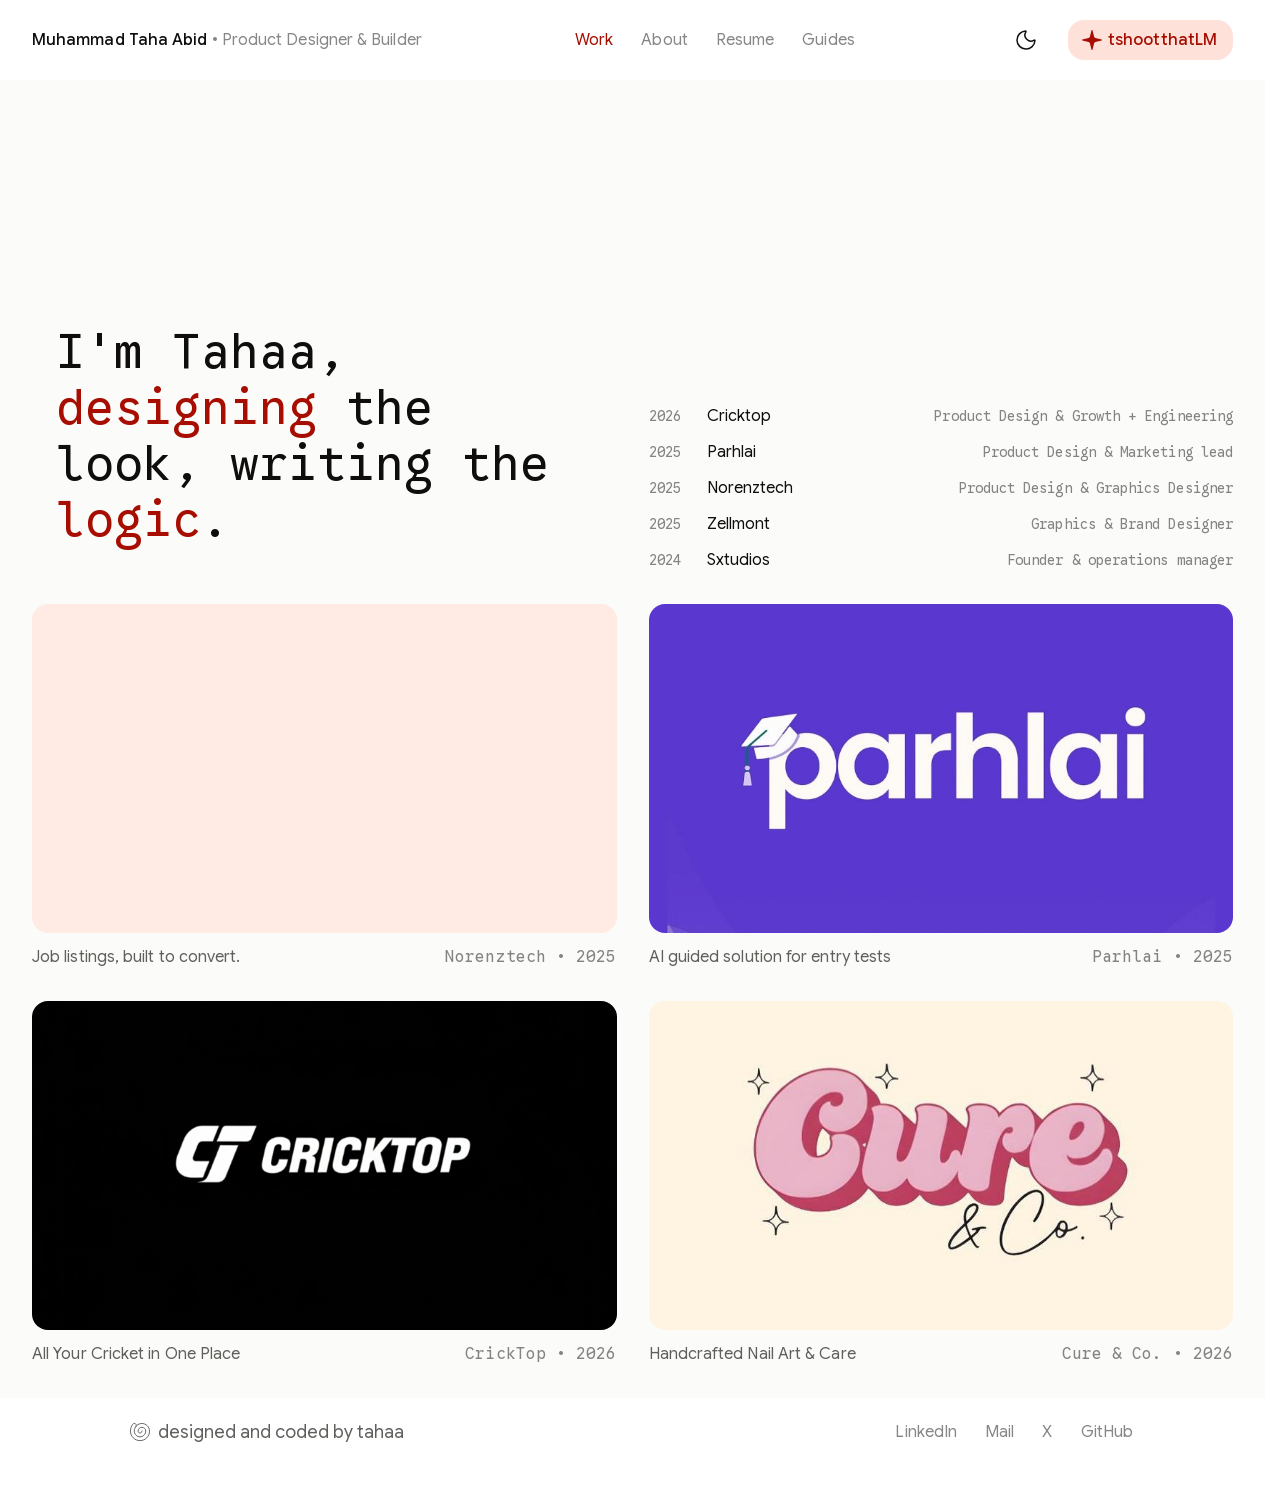
==== index.html @ 41723261 "initial commit: portfolio with vercel.json fix" ====
<!DOCTYPE html>
<html lang="en" data-theme="tahaa" class="h-full antialiased">

<head>
  <meta charset="utf-8" />
  <meta name="viewport" content="width=device-width, initial-scale=1" />
  <title>Muhammad Taha Abid · Product Designer &amp; Builder</title>
  <meta name="description"
    content="Portfolio of Muhammad Taha Abid, a product designer and builder crafting digital products, brands, and startups." />
  <meta name="robots" content="index, follow" />
  <link rel="canonical" href="https://tahaa.com" />

  <!-- OpenGraph -->
  <meta property="og:title" content="Muhammad Taha Abid · Product Designer &amp; Builder" />
  <meta property="og:description"
    content="Portfolio of Muhammad Taha Abid, a product designer and builder crafting digital products, brands, and startups." />
  <meta property="og:url" content="https://tahaa.com" />
  <meta property="og:site_name" content="Muhammad Taha Abid" />
  <meta property="og:locale" content="en_US" />
  <meta property="og:type" content="website" />
  <meta name="twitter:card" content="summary_large_image" />
  <meta name="twitter:title" content="Muhammad Taha Abid · Product Designer &amp; Builder" />
  <meta name="twitter:description"
    content="Portfolio of Muhammad Taha Abid, a product designer and builder crafting digital products, brands, and startups." />

  <!-- Icons -->
  <link rel="icon" href="icon.svg" sizes="any" type="image/svg+xml" />
  <link rel="apple-touch-icon" href="apple-icon.png" sizes="180x180" type="image/png" />

  <!-- Fonts & Styles -->
  <link rel="preload" href="media/9bf986576a67e941.p.3s_4z4byg0vu0.woff2" as="font" crossorigin="" type="font/woff2" />
  <link rel="preload" href="media/6babc54cc0db7717.p.21sbfhjunker-.woff2" as="font" crossorigin="" type="font/woff2" />

  <link rel="stylesheet" href="styles/fonts.css" />
  <link rel="stylesheet" href="styles/main.css" />
  <link rel="stylesheet" href="styles/interactions.css" />

  <script>
    try {
      if (localStorage.getItem("tahaa_portfolio_mode") === "dark" || sessionStorage.getItem("mode") === "dark") {
        document.documentElement.dataset.mode = "dark";
      }
    } catch (e) { }
  </script>
</head>

<body class="min-h-full">
  <div class="flex min-h-full flex-col">
    <!-- Header -->
    <header class="px-5 md:px-8">
      <div class="mx-auto flex h-20 w-full max-w-[1376px] items-center justify-between">
        <a class="flex items-center gap-2" aria-label="Home" href="index.html">
          <span class="text-body-md">
            <span class="text-content-primary font-medium">Muhammad Taha Abid</span>
            <span class="hidden text-content-tertiary desktop:inline"> • Product Designer &amp; Builder</span>
          </span>
        </a>

        <!-- Desktop Nav -->
        <nav aria-label="Main" class="hidden items-center gap-5 md:flex">
          <a class="inline-flex shrink-0 cursor-pointer items-center justify-center whitespace-nowrap transition-colors duration-(--s-motion-duration-fast) ease-standard disabled:cursor-not-allowed motion-reduce:transition-none text-(--s-color-content-brand) hover:text-(--s-color-content-brand-hover) active:text-(--s-color-border-brand-active) disabled:text-(--s-color-border-brand-disabled) text-body-md rounded-8 p-0"
            aria-current="page" href="index.html">
            <span class="px-1">Work</span>
          </a>

          <a class="inline-flex shrink-0 cursor-pointer items-center justify-center whitespace-nowrap transition-colors duration-(--s-motion-duration-fast) ease-standard disabled:cursor-not-allowed motion-reduce:transition-none text-(--s-color-content-tertiary) hover:text-(--s-color-content-secondary) active:text-(--s-color-content-primary) disabled:text-(--s-color-content-tertiary-disabled) text-body-md rounded-8 p-0"
            href="about.html">
            <span class="px-1">About</span>
          </a>
          <a class="inline-flex shrink-0 cursor-pointer items-center justify-center whitespace-nowrap transition-colors duration-(--s-motion-duration-fast) ease-standard disabled:cursor-not-allowed motion-reduce:transition-none text-(--s-color-content-tertiary) hover:text-(--s-color-content-secondary) active:text-(--s-color-content-primary) disabled:text-(--s-color-content-tertiary-disabled) text-body-md rounded-8 p-0"
            target="_blank" rel="noopener" href="https://taha-resume.vercel.app/">
            <span class="px-1">Resume</span>
          </a>
          <a class="inline-flex shrink-0 cursor-pointer items-center justify-center whitespace-nowrap transition-colors duration-(--s-motion-duration-fast) ease-standard disabled:cursor-not-allowed motion-reduce:transition-none text-(--s-color-content-tertiary) hover:text-(--s-color-content-secondary) active:text-(--s-color-content-primary) disabled:text-(--s-color-content-tertiary-disabled) text-body-md rounded-8 p-0"
            href="guides.html">
            <span class="px-1">Guides</span>
          </a>
        </nav>

        <!-- Header Actions -->
        <div class="relative z-50 flex items-center gap-3 md:gap-6">
          <button type="button"
            class="theme-toggle-btn inline-flex shrink-0 cursor-pointer items-center justify-center whitespace-nowrap transition-colors duration-(--s-motion-duration-fast) ease-standard disabled:cursor-not-allowed motion-reduce:transition-none text-(--s-color-content-primary) hover:bg-(--s-color-fill-primary-variant-hover) active:bg-(--s-color-fill-primary-variant-active) disabled:text-(--s-color-content-primary-disabled) disabled:bg-transparent text-body-sm rounded-7 size-9"
            aria-label="Switch to dark mode">
            <span aria-hidden="true" data-slot="icon" class="inline-block shrink-0 bg-current size-6"
              style="mask-image:url(icons/moon.svg);-webkit-mask-image:url(icons/moon.svg);mask-size:contain;-webkit-mask-size:contain;mask-repeat:no-repeat;-webkit-mask-repeat:no-repeat;mask-position:center;-webkit-mask-position:center"></span>
          </button>

          <button id="tahaalm-trigger-btn" type="button"
            class="inline-flex shrink-0 cursor-pointer items-center justify-center whitespace-nowrap transition-colors duration-(--s-motion-duration-fast) ease-standard disabled:cursor-not-allowed motion-reduce:transition-none bg-(--s-color-fill-brand-secondary) text-(--s-color-content-brand) hover:bg-(--s-color-fill-brand-secondary-hover) active:bg-(--s-color-fill-brand-secondary-active) text-body-md rounded-8 px-3 py-2">
            <span aria-hidden="true" data-slot="icon" class="inline-block shrink-0 bg-current size-6"
              style="mask-image:url(icons/sparkle.svg);-webkit-mask-image:url(icons/sparkle.svg);mask-size:contain;-webkit-mask-size:contain;mask-repeat:no-repeat;-webkit-mask-repeat:no-repeat;mask-position:center;-webkit-mask-position:center"></span>
            <span class="px-1 font-medium">tshootthatLM</span>
          </button>

          <button id="menu-toggle-btn" type="button"
            class="inline-flex shrink-0 cursor-pointer items-center justify-center whitespace-nowrap transition-colors duration-(--s-motion-duration-fast) ease-standard disabled:cursor-not-allowed motion-reduce:transition-none text-(--s-color-content-primary) hover:bg-(--s-color-fill-primary-variant-hover) active:bg-(--s-color-fill-primary-variant-active) text-body-sm rounded-7 size-9 md:hidden"
            aria-label="Open menu" aria-expanded="false">
            <span aria-hidden="true" data-slot="icon" class="inline-block shrink-0 bg-current size-6"
              style="mask-image:url(icons/panel-open.svg);-webkit-mask-image:url(icons/panel-open.svg);mask-size:contain;-webkit-mask-size:contain;mask-repeat:no-repeat;-webkit-mask-repeat:no-repeat;mask-position:center;-webkit-mask-position:center"></span>
          </button>
        </div>
      </div>

      <!-- Mobile Menu Backdrop -->
      <div id="menu-backdrop" aria-hidden="true"
        class="fixed inset-0 z-30 bg-content-primary/30 transition-opacity duration-(--s-motion-duration-slow) ease-standard motion-reduce:transition-none pointer-events-none opacity-0">
      </div>

      <!-- Mobile Menu Drawer -->
      <div id="menu-drawer" role="dialog" aria-modal="true" aria-label="Menu" inert=""
        class="fixed inset-y-0 right-0 z-40 flex w-[360px] max-w-[calc(100%-15px)] flex-col bg-fill-secondary-variant will-change-transform transition-[translate,visibility] duration-(--s-motion-duration-slow) ease-standard motion-reduce:transition-none invisible translate-x-full">
        <div class="flex h-20 items-center px-5">
          <button id="menu-close-btn" type="button"
            class="inline-flex shrink-0 cursor-pointer items-center justify-center whitespace-nowrap transition-colors duration-(--s-motion-duration-fast) ease-standard disabled:cursor-not-allowed motion-reduce:transition-none text-(--s-color-content-primary) hover:bg-(--s-color-fill-primary-variant-hover) active:bg-(--s-color-fill-primary-variant-active) text-body-sm rounded-7 size-9"
            aria-label="Close menu">
            <span aria-hidden="true" data-slot="icon" class="inline-block shrink-0 bg-current size-6"
              style="mask-image:url(icons/panel-open.svg);-webkit-mask-image:url(icons/panel-open.svg);mask-size:contain;-webkit-mask-size:contain;mask-repeat:no-repeat;-webkit-mask-repeat:no-repeat;mask-position:center;-webkit-mask-position:center"></span>
          </button>
        </div>
        <nav aria-label="Menu" class="flex flex-1 flex-col items-end justify-end gap-3 p-8">
          <a class="flex items-center text-heading-lg font-medium text-content-secondary transition-colors hover:text-content-primary motion-reduce:transition-none"
            href="index.html">Work</a>
          <a class="flex items-center text-heading-lg font-medium text-content-secondary transition-colors hover:text-content-primary motion-reduce:transition-none"
            href="about.html">About</a>
          <a target="_blank" rel="noopener"
            class="flex items-center text-heading-lg font-medium text-content-secondary transition-colors hover:text-content-primary motion-reduce:transition-none"
            href="https://taha-resume.vercel.app/">
            Resume
            <span aria-hidden="true" data-slot="icon" class="inline-block shrink-0 bg-current size-8"
              style="mask-image:url(icons/arrow-up-right.svg);-webkit-mask-image:url(icons/arrow-up-right.svg);mask-size:contain;-webkit-mask-size:contain;mask-repeat:no-repeat;-webkit-mask-repeat:no-repeat;mask-position:center;-webkit-mask-position:center"></span>
          </a>
          <a class="flex items-center text-heading-lg font-medium text-content-secondary transition-colors hover:text-content-primary motion-reduce:transition-none"
            href="guides.html">Guides</a>
        </nav>
        <div class="p-5">
          <ul class="flex items-center justify-between p-5">
            <li><a href="https://www.linkedin.com/in/tshootthat/" target="_blank" rel="noopener" aria-label="LinkedIn"
                class="text-content-primary transition-opacity hover:opacity-70 motion-reduce:transition-none"><span
                  aria-hidden="true" data-slot="icon" class="inline-block shrink-0 bg-current size-6"
                  style="mask-image:url(icons/linkedin.svg);-webkit-mask-image:url(icons/linkedin.svg);mask-size:contain;-webkit-mask-size:contain;mask-repeat:no-repeat;-webkit-mask-repeat:no-repeat;mask-position:center;-webkit-mask-position:center"></span></a>
            </li>
            <li><a href="mailto:Tah.bhati302@gmail.com" aria-label="Mail"
                class="text-content-primary transition-opacity hover:opacity-70 motion-reduce:transition-none"><span
                  aria-hidden="true" data-slot="icon" class="inline-block shrink-0 bg-current size-6"
                  style="mask-image:url(icons/mail.svg);-webkit-mask-image:url(icons/mail.svg);mask-size:contain;-webkit-mask-size:contain;mask-repeat:no-repeat;-webkit-mask-repeat:no-repeat;mask-position:center;-webkit-mask-position:center"></span></a>
            </li>
            <li><a href="https://x.com" target="_blank" rel="noopener" aria-label="X"
                class="text-content-primary transition-opacity hover:opacity-70 motion-reduce:transition-none"><span
                  aria-hidden="true" data-slot="icon" class="inline-block shrink-0 bg-current size-6"
                  style="mask-image:url(icons/twitter.svg);-webkit-mask-image:url(icons/twitter.svg);mask-size:contain;-webkit-mask-size:contain;mask-repeat:no-repeat;-webkit-mask-repeat:no-repeat;mask-position:center;-webkit-mask-position:center"></span></a>
            </li>
            <li><a href="https://github.com/tahabhatti10" target="_blank" rel="noopener" aria-label="GitHub"
                class="text-content-primary transition-opacity hover:opacity-70 motion-reduce:transition-none"><span
                  aria-hidden="true" data-slot="icon" class="inline-block shrink-0 bg-current size-6"
                  style="mask-image:url(icons/github.svg);-webkit-mask-image:url(icons/github.svg);mask-size:contain;-webkit-mask-size:contain;mask-repeat:no-repeat;-webkit-mask-repeat:no-repeat;mask-position:center;-webkit-mask-position:center"></span></a>
            </li>
          </ul>
        </div>
      </div>

      <!-- tshootthatLM Chat Backdrop -->
      <div id="tahaalm-backdrop" aria-hidden="true"
        class="fixed inset-0 z-[55] bg-content-primary/30 transition-opacity duration-(--s-motion-duration-slow) ease-standard motion-reduce:transition-none pointer-events-none opacity-0">
      </div>

      <!-- tshootthatLM Chat Drawer -->
      <div id="tahaalm-drawer" role="dialog" aria-modal="true" aria-label="tshootthatLM chat" inert=""
        class="fixed inset-y-0 right-0 z-[60] flex w-full flex-col bg-fill-primary-variant [background-image:linear-gradient(var(--s-color-fill-primary-disabled),var(--s-color-fill-primary-disabled))] will-change-transform transition-[translate,visibility] duration-(--s-motion-duration-slow) ease-standard motion-reduce:transition-none md:w-[600px] invisible translate-x-full">
        <!-- tshootthatLM Drawer Header -->
        <header class="flex shrink-0 items-center justify-between bg-fill-primary-variant p-5">
          <span class="flex pr-11">
            <button type="button"
              class="theme-toggle-btn inline-flex shrink-0 cursor-pointer items-center justify-center whitespace-nowrap transition-colors duration-(--s-motion-duration-fast) ease-standard disabled:cursor-not-allowed motion-reduce:transition-none text-(--s-color-content-primary) hover:bg-(--s-color-fill-primary-variant-hover) active:bg-(--s-color-fill-primary-variant-active) text-body-sm rounded-7 size-9"
              aria-label="Switch to dark mode">
              <span aria-hidden="true" data-slot="icon" class="inline-block shrink-0 bg-current size-6"
                style="mask-image:url(icons/moon.svg);-webkit-mask-image:url(icons/moon.svg);mask-size:contain;-webkit-mask-size:contain;mask-repeat:no-repeat;-webkit-mask-repeat:no-repeat;mask-position:center;-webkit-mask-position:center"></span>
            </button>
          </span>
          <span class="flex items-center gap-1.5 text-body-md text-content-primary">
            <span aria-hidden="true" data-slot="icon"
              class="inline-block shrink-0 bg-current size-6 text-(--s-color-fill-brand)"
              style="mask-image:url(icons/sparkle.svg);-webkit-mask-image:url(icons/sparkle.svg);mask-size:contain;-webkit-mask-size:contain;mask-repeat:no-repeat;-webkit-mask-repeat:no-repeat;mask-position:center;-webkit-mask-position:center"></span>
            tshootthatLM
            <span class="group relative flex items-center">
              <button type="button" aria-label="About tshootthatLM" aria-describedby="tahaalm-disclaimer"
                aria-expanded="false"
                class="flex cursor-help items-center text-content-tertiary transition-colors duration-(--s-motion-duration-fast) ease-standard hover:text-content-primary motion-reduce:transition-none">
                <span aria-hidden="true" data-slot="icon" class="inline-block shrink-0 bg-current size-3"
                  style="mask-image:url(icons/info-12.svg);-webkit-mask-image:url(icons/info-12.svg);mask-size:contain;-webkit-mask-size:contain;mask-repeat:no-repeat;-webkit-mask-repeat:no-repeat;mask-position:center;-webkit-mask-position:center"></span>
              </button>
              <span id="tahaalm-disclaimer" role="tooltip"
                class="pointer-events-none absolute top-full left-1/2 z-10 mt-2 w-64 -translate-x-1/2 rounded-8 border border-(--s-color-border-primary) bg-surface-elevated p-3 text-left text-body-sm text-content-secondary transition-opacity duration-(--s-motion-duration-fast) ease-standard motion-reduce:transition-none opacity-0 group-focus-within:opacity-100 group-hover:opacity-100">
                tshootthatLM is an AI chatbot, so it can get things wrong. Double-check anything important.
              </span>
            </span>
          </span>
          <span class="flex items-center gap-2">
            <button id="tahaalm-reset-btn" type="button"
              class="inline-flex shrink-0 cursor-pointer items-center justify-center whitespace-nowrap transition-colors duration-(--s-motion-duration-fast) ease-standard disabled:cursor-not-allowed motion-reduce:transition-none text-(--s-color-content-primary) hover:bg-(--s-color-fill-primary-variant-hover) active:bg-(--s-color-fill-primary-variant-active) disabled:text-(--s-color-content-primary-disabled) disabled:bg-transparent text-body-sm rounded-7 size-9"
              aria-label="Start a new chat" disabled="">
              <span aria-hidden="true" data-slot="icon" class="inline-block shrink-0 bg-current size-6"
                style="mask-image:url(icons/refresh-cw.svg);-webkit-mask-image:url(icons/refresh-cw.svg);mask-size:contain;-webkit-mask-size:contain;mask-repeat:no-repeat;-webkit-mask-repeat:no-repeat;mask-position:center;-webkit-mask-position:center"></span>
            </button>
            <button id="tahaalm-close-btn" type="button"
              class="inline-flex shrink-0 cursor-pointer items-center justify-center whitespace-nowrap transition-colors duration-(--s-motion-duration-fast) ease-standard disabled:cursor-not-allowed motion-reduce:transition-none text-(--s-color-content-primary) hover:bg-(--s-color-fill-primary-variant-hover) active:bg-(--s-color-fill-primary-variant-active) text-body-sm rounded-7 size-9"
              aria-label="Close tshootthatLM">
              <span aria-hidden="true" data-slot="icon" class="inline-block shrink-0 bg-current size-6"
                style="mask-image:url(icons/close.svg);-webkit-mask-image:url(icons/close.svg);mask-size:contain;-webkit-mask-size:contain;mask-repeat:no-repeat;-webkit-mask-repeat:no-repeat;mask-position:center;-webkit-mask-position:center"></span>
            </button>
          </span>
        </header>

        <!-- Intro Screen -->
        <div id="tahaalm-intro" class="flex flex-1 flex-col items-center justify-center gap-3 px-12 py-5 text-center">
          <p class="text-body-xl text-content-secondary">Ask me anything about myself and my journey</p>
        </div>

        <!-- Question Suggestions -->
        <div id="tahaalm-suggestions" class="flex w-full flex-col items-start px-3">
          <button type="button"
            class="inline-flex shrink-0 cursor-pointer items-center justify-center whitespace-nowrap transition-colors duration-(--s-motion-duration-fast) ease-standard text-body-lg rounded-9 px-3 py-2 text-content-tertiary hover:text-content-secondary hover:bg-(--s-color-fill-primary-variant-hover)">
            <span aria-hidden="true" data-slot="icon" class="inline-block shrink-0 bg-current size-5"
              style="mask-image:url(icons/arrow-up-right.svg);-webkit-mask-image:url(icons/arrow-up-right.svg);mask-size:contain;-webkit-mask-size:contain;mask-repeat:no-repeat;-webkit-mask-repeat:no-repeat;mask-position:center;-webkit-mask-position:center"></span>
            <span class="px-1">What are you working on now?</span>
          </button>
          <button type="button"
            class="inline-flex shrink-0 cursor-pointer items-center justify-center whitespace-nowrap transition-colors duration-(--s-motion-duration-fast) ease-standard text-body-lg rounded-9 px-3 py-2 text-content-tertiary hover:text-content-secondary hover:bg-(--s-color-fill-primary-variant-hover)">
            <span aria-hidden="true" data-slot="icon" class="inline-block shrink-0 bg-current size-5"
              style="mask-image:url(icons/arrow-up-right.svg);-webkit-mask-image:url(icons/arrow-up-right.svg);mask-size:contain;-webkit-mask-size:contain;mask-repeat:no-repeat;-webkit-mask-repeat:no-repeat;mask-position:center;-webkit-mask-position:center"></span>
            <span class="px-1">Show me your best work</span>
          </button>
          <button type="button"
            class="inline-flex shrink-0 cursor-pointer items-center justify-center whitespace-nowrap transition-colors duration-(--s-motion-duration-fast) ease-standard text-body-lg rounded-9 px-3 py-2 text-content-tertiary hover:text-content-secondary hover:bg-(--s-color-fill-primary-variant-hover)">
            <span aria-hidden="true" data-slot="icon" class="inline-block shrink-0 bg-current size-5"
              style="mask-image:url(icons/arrow-up-right.svg);-webkit-mask-image:url(icons/arrow-up-right.svg);mask-size:contain;-webkit-mask-size:contain;mask-repeat:no-repeat;-webkit-mask-repeat:no-repeat;mask-position:center;-webkit-mask-position:center"></span>
            <span class="px-1">What's your design process</span>
          </button>
          <button type="button"
            class="inline-flex shrink-0 cursor-pointer items-center justify-center whitespace-nowrap transition-colors duration-(--s-motion-duration-fast) ease-standard text-body-lg rounded-9 px-3 py-2 text-content-tertiary hover:text-content-secondary hover:bg-(--s-color-fill-primary-variant-hover)">
            <span aria-hidden="true" data-slot="icon" class="inline-block shrink-0 bg-current size-5"
              style="mask-image:url(icons/arrow-up-right.svg);-webkit-mask-image:url(icons/arrow-up-right.svg);mask-size:contain;-webkit-mask-size:contain;mask-repeat:no-repeat;-webkit-mask-repeat:no-repeat;mask-position:center;-webkit-mask-position:center"></span>
            <span class="px-1">How do you use AI in design</span>
          </button>
        </div>

        <!-- Live Chat Messages Container -->
        <div id="tahaalm-messages" class="chat-messages-container custom-scroll hidden"></div>

        <!-- Chat Input Form -->
        <div class="relative shrink-0 p-3">
          <form id="tahaalm-form"
            class="flex flex-col rounded-[28px] border border-(--s-color-border-primary) bg-fill-primary-variant py-1 pr-1 pl-5">
            <div class="flex items-end gap-3">
              <textarea id="tahaalm-input" rows="1" maxlength="600" placeholder="Ask anything about Tahaa"
                aria-label="Ask anything about Tahaa"
                class="max-h-40 min-w-0 flex-1 resize-none self-center bg-transparent py-2 text-body-md text-content-primary outline-none placeholder:text-(--s-color-content-primary-disabled)"></textarea>
              <button id="tahaalm-send-btn" type="submit"
                class="inline-flex shrink-0 cursor-pointer items-center justify-center whitespace-nowrap transition-colors duration-(--s-motion-duration-fast) ease-standard disabled:cursor-not-allowed text-body-lg rounded-full size-11 bg-linear-to-b from-[#c31800] to-[#5d0b00] text-(--s-color-content-fixed-inverse) disabled:opacity-40 disabled:bg-none"
                aria-label="Send message" disabled="">
                <span aria-hidden="true" data-slot="icon" class="inline-block shrink-0 bg-current size-6"
                  style="mask-image:url(icons/arrow-up.svg);-webkit-mask-image:url(icons/arrow-up.svg);mask-size:contain;-webkit-mask-size:contain;mask-repeat:no-repeat;-webkit-mask-repeat:no-repeat;mask-position:center;-webkit-mask-position:center"></span>
              </button>
            </div>
          </form>
        </div>
      </div>
    </header>

    <!-- Main Content -->
    <main class="flex flex-1 flex-col bg-fill-primary-disabled p-4 md:p-8">
      <div class="mx-auto flex w-full max-w-[1376px] flex-col gap-8">

        <!-- Hero Intro & Experience Section -->
        <div class="grid gap-8 desktop:grid-cols-2">
          <!-- Introduction -->
          <section aria-label="Introduction" class="flex flex-col gap-3 md:p-6 desktop:h-[460px] desktop:justify-end">
            <h1 class="font-mono text-hero-sm text-content-primary md:text-hero-lg">
              I'm Tahaa,<br />
              <em class="not-italic text-content-brand">designing</em> the<br />
              look, writing the<br />
              <em class="not-italic text-content-brand">logic</em>.
            </h1>
          </section>

          <!-- Experience -->
          <section id="experience" aria-label="Experience"
            class="flex flex-col gap-3 desktop:h-[460px] desktop:justify-end">
            <div class="flex items-center gap-2.5">
              <span class="w-12 shrink-0 font-mono text-body-sm text-content-tertiary">2026</span>
              <a href="https://play.google.com/store/apps/details?id=com.ddotrip.cricktop&amp;hl=en" target="_blank"
                rel="noopener"
                class="w-32 shrink-0 text-body-md text-content-primary transition-colors duration-(--s-motion-duration-fast) ease-standard hover:text-content-brand motion-reduce:transition-none">Cricktop</a>
              <span class="flex-1 text-right font-mono text-body-sm text-content-tertiary">Product Design &amp; Growth +
                Engineering</span>
            </div>

            <div class="flex items-center gap-2.5">
              <span class="w-12 shrink-0 font-mono text-body-sm text-content-tertiary">2025</span>
              <a href="https://parhlai.com/" target="_blank" rel="noopener"
                class="w-32 shrink-0 text-body-md text-content-primary transition-colors duration-(--s-motion-duration-fast) ease-standard hover:text-content-brand motion-reduce:transition-none">Parhlai</a>
              <span class="flex-1 text-right font-mono text-body-sm text-content-tertiary">Product Design &amp;
                Marketing lead</span>
            </div>
            <div class="flex items-center gap-2.5">
              <span class="w-12 shrink-0 font-mono text-body-sm text-content-tertiary">2025</span>
              <a href="https://www.norenztech.com/" target="_blank" rel="noopener"
                class="w-32 shrink-0 text-body-md text-content-primary transition-colors duration-(--s-motion-duration-fast) ease-standard hover:text-content-brand motion-reduce:transition-none">Norenztech</a>
              <span class="flex-1 text-right font-mono text-body-sm text-content-tertiary">Product Design &amp; Graphics
                Designer</span>
            </div>
            <div class="flex items-center gap-2.5">
              <span class="w-12 shrink-0 font-mono text-body-sm text-content-tertiary">2025</span>
              <a href="https://www.linkedin.com/company/rivonn-gen/about/" target="_blank" rel="noopener"
                class="w-32 shrink-0 text-body-md text-content-primary transition-colors duration-(--s-motion-duration-fast) ease-standard hover:text-content-brand motion-reduce:transition-none">Zellmont</a>
              <span class="flex-1 text-right font-mono text-body-sm text-content-tertiary">Graphics &amp; Brand
                Designer</span>
            </div>
            <div class="flex items-center gap-2.5">
              <span class="w-12 shrink-0 font-mono text-body-sm text-content-tertiary">2024</span>
              <a href="#"
                class="w-32 shrink-0 text-body-md text-content-primary transition-colors duration-(--s-motion-duration-fast) ease-standard hover:text-content-brand motion-reduce:transition-none">Sxtudios</a>
              <span class="flex-1 text-right font-mono text-body-sm text-content-tertiary">Founder &amp; operations
                manager</span>
            </div>
          </section>
        </div>

        <!-- Selected Work Section -->
        <section id="work" aria-label="Selected work" class="grid gap-8 md:grid-cols-2">
          <article class="flex flex-col gap-3">
            <div class="relative aspect-video w-full overflow-hidden bg-surface-brand rounded-8">
              <video aria-label="Emploi Rapide project preview"
                class="h-full w-full object-cover transition-transform duration-300 hover:scale-105" autoplay muted loop
                playsinline>
                <source src="media/emploi-rapide.mp4" type="video/mp4" />
                Your browser does not support the video preview.
              </video>
            </div>
            <div class="flex items-start gap-4 text-body-md">
              <h3 class="flex-1 font-normal text-content-secondary">Job listings, built to convert.</h3>
              <p class="flex-1 text-right font-mono text-content-tertiary">Norenztech • 2025</p>
            </div>
          </article>
          <article class="flex flex-col gap-3">
            <a href="https://parhlai.com/" target="_blank" rel="noopener" class="group flex flex-col gap-3">
              <div class="relative aspect-video w-full overflow-hidden bg-surface-brand rounded-8">
                <img alt="Parhlai - Entry Test Prep in Pakistan"
                  class="h-full w-full object-cover transition-transform duration-300 group-hover:scale-105"
                  src="covers/parhlai-cover.jpg" />
              </div>
              <div class="flex items-start gap-4 text-body-md">
                <h3
                  class="flex-1 font-normal text-content-secondary transition-colors duration-(--s-motion-duration-fast) group-hover:text-content-primary">
                  AI guided solution for entry tests</h3>
                <p
                  class="flex-1 text-right font-mono text-content-tertiary transition-colors duration-(--s-motion-duration-fast) group-hover:text-content-brand">
                  Parhlai • 2025</p>
              </div>
            </a>
          </article>

          <article class="flex flex-col gap-3">
            <a href="https://play.google.com/store/apps/details?id=com.ddotrip.cricktop&amp;hl=en" target="_blank"
              rel="noopener" class="group flex flex-col gap-3">
              <div class="relative aspect-video w-full overflow-hidden bg-surface-brand rounded-8">
                <img alt="CrickTop - Apps on Google Play"
                  class="h-full w-full object-cover transition-transform duration-300 group-hover:scale-105"
                  src="covers/cricktop-logo.png" />
              </div>
              <div class="flex items-start gap-4 text-body-md">
                <h3
                  class="flex-1 font-normal text-content-secondary transition-colors duration-(--s-motion-duration-fast) group-hover:text-content-primary">
                  All Your Cricket in One Place</h3>
                <p
                  class="flex-1 text-right font-mono text-content-tertiary transition-colors duration-(--s-motion-duration-fast) group-hover:text-content-brand">
                  CrickTop • 2026</p>
              </div>
            </a>
          </article>

          <article class="flex flex-col gap-3">
            <a href="https://www.instagram.com/cure.and.co" target="_blank"
              rel="noopener" class="group flex flex-col gap-3">
              <div class="relative aspect-video w-full overflow-hidden bg-surface-brand rounded-8">
                <img alt="Cure &amp; Co. - Nail Studio"
                  class="h-full w-full object-cover transition-transform duration-300 group-hover:scale-105"
                  src="covers/cure-and-co.png"
                  onerror="if(this.src.endsWith('.png')){this.src='covers/cure-and-co.jpg';}else if(this.src.endsWith('.jpg')){this.src='covers/cure-and-co.png.jpeg';}" />
              </div>
              <div class="flex items-start gap-4 text-body-md">
                <h3
                  class="flex-1 font-normal text-content-secondary transition-colors duration-(--s-motion-duration-fast) group-hover:text-content-primary">
                  Handcrafted Nail Art &amp; Care</h3>
                <p
                  class="flex-1 text-right font-mono text-content-tertiary transition-colors duration-(--s-motion-duration-fast) group-hover:text-content-brand">
                  Cure &amp; Co. • 2026</p>
              </div>
            </a>
          </article>
        </section>

      </div>
    </main>

    <!-- Footer -->
    <footer class="flex flex-col-reverse items-center gap-3 p-5 md:flex-row md:justify-between desktop:px-32">
      <p class="flex items-center gap-1.5 text-body-lg text-content-secondary">
        <span aria-hidden="true" data-slot="icon" class="inline-block shrink-0 bg-current size-6"
          style="mask-image:url(icons/shell.svg);-webkit-mask-image:url(icons/shell.svg);mask-size:contain;-webkit-mask-size:contain;mask-repeat:no-repeat;-webkit-mask-repeat:no-repeat;mask-position:center;-webkit-mask-position:center"></span>
        designed and coded by tahaa
      </p>
      <nav aria-label="Social links" class="flex items-center gap-5">
        <a class="inline-flex shrink-0 cursor-pointer items-center justify-center whitespace-nowrap transition-colors duration-(--s-motion-duration-fast) ease-standard text-(--s-color-content-tertiary) hover:text-(--s-color-content-secondary) text-body-md rounded-8 p-0"
          href="https://www.linkedin.com/in/tshootthat/" target="_blank" rel="noopener">
          <span class="px-1">LinkedIn</span>
        </a>
        <a class="inline-flex shrink-0 cursor-pointer items-center justify-center whitespace-nowrap transition-colors duration-(--s-motion-duration-fast) ease-standard text-(--s-color-content-tertiary) hover:text-(--s-color-content-secondary) text-body-md rounded-8 p-0"
          href="mailto:Tah.bhati302@gmail.com">
          <span class="px-1">Mail</span>
        </a>
        <a class="inline-flex shrink-0 cursor-pointer items-center justify-center whitespace-nowrap transition-colors duration-(--s-motion-duration-fast) ease-standard text-(--s-color-content-tertiary) hover:text-(--s-color-content-secondary) text-body-md rounded-8 p-0"
          href="https://x.com" target="_blank" rel="noopener">
          <span class="px-1">X</span>
        </a>
        <a class="inline-flex shrink-0 cursor-pointer items-center justify-center whitespace-nowrap transition-colors duration-(--s-motion-duration-fast) ease-standard text-(--s-color-content-tertiary) hover:text-(--s-color-content-secondary) text-body-md rounded-8 p-0"
          href="https://github.com/tahabhatti10" target="_blank" rel="noopener">
          <span class="px-1">GitHub</span>
        </a>
      </nav>
    </footer>
  </div>

  <script type="application/ld+json">
  {
    "@context": "https://schema.org",
    "@type": "Person",
    "name": "Muhammad Taha Abid",
    "jobTitle": "Product Designer",
    "description": "Portfolio of Muhammad Taha Abid, a product designer and builder crafting digital products, brands, and startups.",
    "url": "https://tahaa.com",
    "address": {
      "@type": "PostalAddress",
      "addressCountry": "PK"
    },
    "knowsAbout": ["Product Design", "Graphic Design", "Product Building", "Startups", "UX Design"]
  }
  </script>

  <!-- Interactive Scripts -->
  <script src="scripts/icons.js"></script>
  <script src="scripts/theme.js"></script>
  <script src="scripts/drawer.js"></script>
  <script src="scripts/tahaalm.js"></script>
</body>

</html>
---- styles/fonts.css ----
@font-face {
  font-family: 'Google Sans Flex';
  font-style: normal;
  font-weight: 100 900;
  font-display: swap;
  src: url('../media/9bf986576a67e941.p.3s_4z4byg0vu0.woff2') format('woff2');
}

@font-face {
  font-family: 'Google Sans Code';
  font-style: normal;
  font-weight: 300 800;
  font-display: swap;
  src: url('../media/6babc54cc0db7717.p.21sbfhjunker-.woff2') format('woff2');
}

@font-face {
  font-family: 'Google Sans Code';
  font-style: italic;
  font-weight: 300 800;
  font-display: swap;
  src: url('../media/ef93e6f9fdca11e7.p.42sbsef65-742.woff2') format('woff2');
}

:root {
  --font-google-sans-flex: 'Google Sans Flex', -apple-system, BlinkMacSystemFont, 'Segoe UI', Roboto, sans-serif;
  --font-google-sans-code: 'Google Sans Code', 'JetBrains Mono', monospace;
}

body {
  font-family: var(--font-google-sans-flex);
}

.font-mono {
  font-family: var(--font-google-sans-code) !important;
}
---- styles/main.css ----
@layer properties{@supports (((-webkit-hyphens:none)) and (not (margin-trim:inline))) or ((-moz-orient:inline) and (not (color:rgb(from red r g b)))){*,:before,:after,::backdrop{--tw-translate-x:0;--tw-translate-y:0;--tw-translate-z:0;--tw-scale-x:1;--tw-scale-y:1;--tw-scale-z:1;--tw-rotate-x:initial;--tw-rotate-y:initial;--tw-rotate-z:initial;--tw-skew-x:initial;--tw-skew-y:initial;--tw-space-y-reverse:0;--tw-border-style:solid;--tw-gradient-position:initial;--tw-gradient-from:#0000;--tw-gradient-via:#0000;--tw-gradient-to:#0000;--tw-gradient-stops:initial;--tw-gradient-via-stops:initial;--tw-gradient-from-position:0%;--tw-gradient-via-position:50%;--tw-gradient-to-position:100%;--tw-font-weight:initial;--tw-shadow:0 0 #0000;--tw-shadow-color:initial;--tw-shadow-alpha:100%;--tw-inset-shadow:0 0 #0000;--tw-inset-shadow-color:initial;--tw-inset-shadow-alpha:100%;--tw-ring-color:initial;--tw-ring-shadow:0 0 #0000;--tw-inset-ring-color:initial;--tw-inset-ring-shadow:0 0 #0000;--tw-ring-inset:initial;--tw-ring-offset-width:0px;--tw-ring-offset-color:#fff;--tw-ring-offset-shadow:0 0 #0000;--tw-outline-style:solid;--tw-duration:initial;--tw-ease:initial}}}@layer theme{:root,:host{--color-black:#000;--spacing:.25rem;--font-weight-normal:400;--font-weight-medium:500;--font-weight-semibold:600;--aspect-video:16 / 9;--default-transition-duration:.15s;--default-transition-timing-function:cubic-bezier(.4, 0, .2, 1);--default-font-family:var(--s-font-family-body);--default-mono-font-family:var(--s-font-family-code)}}@layer base{*,:after,:before,::backdrop{box-sizing:border-box;border:0 solid;margin:0;padding:0}::file-selector-button{box-sizing:border-box;border:0 solid;margin:0;padding:0}html,:host{-webkit-text-size-adjust:100%;tab-size:4;line-height:1.5;font-family:var(--default-font-family,ui-sans-serif, system-ui, sans-serif, "Apple Color Emoji", "Segoe UI Emoji", "Segoe UI Symbol", "Noto Color Emoji");font-feature-settings:var(--default-font-feature-settings,normal);font-variation-settings:var(--default-font-variation-settings,normal);-webkit-tap-highlight-color:transparent}hr{height:0;color:inherit;border-top-width:1px}abbr:where([title]){-webkit-text-decoration:underline dotted;text-decoration:underline dotted}h1,h2,h3,h4,h5,h6{font-size:inherit;font-weight:inherit}a{color:inherit;-webkit-text-decoration:inherit;-webkit-text-decoration:inherit;-webkit-text-decoration:inherit;-webkit-text-decoration:inherit;text-decoration:inherit}b,strong{font-weight:bolder}code,kbd,samp,pre{font-family:var(--default-mono-font-family,ui-monospace, SFMono-Regular, Menlo, Monaco, Consolas, "Liberation Mono", "Courier New", monospace);font-feature-settings:var(--default-mono-font-feature-settings,normal);font-variation-settings:var(--default-mono-font-variation-settings,normal);font-size:1em}small{font-size:80%}sub,sup{vertical-align:baseline;font-size:75%;line-height:0;position:relative}sub{bottom:-.25em}sup{top:-.5em}table{text-indent:0;border-color:inherit;border-collapse:collapse}:-moz-focusring{outline:auto}progress{vertical-align:baseline}summary{display:list-item}ol,ul,menu{list-style:none}img,svg,video,canvas,audio,iframe,embed,object{vertical-align:middle;display:block}img,video{max-width:100%;height:auto}button,input,select,optgroup,textarea{font:inherit;font-feature-settings:inherit;font-variation-settings:inherit;letter-spacing:inherit;color:inherit;opacity:1;background-color:#0000;border-radius:0}::file-selector-button{font:inherit;font-feature-settings:inherit;font-variation-settings:inherit;letter-spacing:inherit;color:inherit;opacity:1;background-color:#0000;border-radius:0}:where(select:is([multiple],[size])) optgroup{font-weight:bolder}:where(select:is([multiple],[size])) optgroup option{padding-inline-start:20px}::file-selector-button{margin-inline-end:4px}::placeholder{opacity:1}@supports (not ((-webkit-appearance:-apple-pay-button))) or (contain-intrinsic-size:1px){::placeholder{color:currentColor}@supports (color:color-mix(in lab, red, red)){::placeholder{color:color-mix(in oklab, currentcolor 50%, transparent)}}}textarea{resize:vertical}::-webkit-search-decoration{-webkit-appearance:none}::-webkit-date-and-time-value{min-height:1lh;text-align:inherit}::-webkit-datetime-edit{display:inline-flex}::-webkit-datetime-edit-fields-wrapper{padding:0}::-webkit-datetime-edit{padding-block:0}::-webkit-datetime-edit-year-field{padding-block:0}::-webkit-datetime-edit-month-field{padding-block:0}::-webkit-datetime-edit-day-field{padding-block:0}::-webkit-datetime-edit-hour-field{padding-block:0}::-webkit-datetime-edit-minute-field{padding-block:0}::-webkit-datetime-edit-second-field{padding-block:0}::-webkit-datetime-edit-millisecond-field{padding-block:0}::-webkit-datetime-edit-meridiem-field{padding-block:0}::-webkit-calendar-picker-indicator{line-height:1}:-moz-ui-invalid{box-shadow:none}button,input:where([type=button],[type=reset],[type=submit]){appearance:button}::file-selector-button{appearance:button}::-webkit-inner-spin-button{height:auto}::-webkit-outer-spin-button{height:auto}[hidden]:where(:not([hidden=until-found])){display:none!important}}@layer components;@layer utilities{.pointer-events-none{pointer-events:none}.invisible{visibility:hidden}.visible{visibility:visible}.sr-only{clip-path:inset(50%);white-space:nowrap;border-width:0;width:1px;height:1px;margin:-1px;padding:0;position:absolute;overflow:hidden}.absolute{position:absolute}.fixed{position:fixed}.relative{position:relative}.static{position:static}.inset-0{inset:0}.inset-y-0{inset-block:0}.-top-14{top:calc(var(--spacing) * -14)}.top-0{top:0}.top-full{top:100%}.right-0{right:0}.left-0{left:0}.left-1\/2{left:50%}.z-10{z-index:10}.z-30{z-index:30}.z-40{z-index:40}.z-50{z-index:50}.z-\[45\]{z-index:45}.z-\[55\]{z-index:55}.z-\[60\]{z-index:60}.z-\[2147483647\]{z-index:2147483647}.container{width:100%}@media (min-width:40rem){.container{max-width:40rem}}@media (min-width:48rem){.container{max-width:48rem}}@media (min-width:64rem){.container{max-width:64rem}}@media (min-width:64.0625rem){.container{max-width:64.0625rem}}@media (min-width:80rem){.container{max-width:80rem}}@media (min-width:96rem){.container{max-width:96rem}}.mx-auto{margin-inline:auto}.mt-2{margin-top:calc(var(--spacing) * 2)}.mr-1\.5{margin-right:calc(var(--spacing) * 1.5)}.mb-2{margin-bottom:calc(var(--spacing) * 2)}.ml-1{margin-left:var(--spacing)}.line-clamp-2{-webkit-line-clamp:2;-webkit-box-orient:vertical;display:-webkit-box;overflow:hidden}.block{display:block}.flex{display:flex}.grid{display:grid}.hidden{display:none}.inline{display:inline}.inline-block{display:inline-block}.inline-flex{display:inline-flex}.table{display:table}.aspect-video{aspect-ratio:var(--aspect-video)}.size-3{width:calc(var(--spacing) * 3);height:calc(var(--spacing) * 3)}.size-5{width:calc(var(--spacing) * 5);height:calc(var(--spacing) * 5)}.size-6{width:calc(var(--spacing) * 6);height:calc(var(--spacing) * 6)}.size-8{width:calc(var(--spacing) * 8);height:calc(var(--spacing) * 8)}.size-9{width:calc(var(--spacing) * 9);height:calc(var(--spacing) * 9)}.size-10{width:calc(var(--spacing) * 10);height:calc(var(--spacing) * 10)}.size-11{width:calc(var(--spacing) * 11);height:calc(var(--spacing) * 11)}.size-\[18px\]{width:18px;height:18px}.h-9{height:calc(var(--spacing) * 9)}.h-20{height:calc(var(--spacing) * 20)}.h-full{height:100%}.max-h-40{max-height:calc(var(--spacing) * 40)}.min-h-full{min-height:100%}.w-12{width:calc(var(--spacing) * 12)}.w-32{width:calc(var(--spacing) * 32)}.w-64{width:calc(var(--spacing) * 64)}.w-\[360px\]{width:360px}.w-full{width:100%}.max-w-\[360px\]{max-width:360px}.max-w-\[560px\]{max-width:560px}.max-w-\[720px\]{max-width:720px}.max-w-\[1376px\]{max-width:1376px}.max-w-\[calc\(100\%-15px\)\]{max-width:calc(100% - 15px)}.max-w-full{max-width:100%}.min-w-0{min-width:0}.flex-1{flex:1}.shrink{flex-shrink:1}.shrink-0{flex-shrink:0}.origin-bottom{transform-origin:bottom}.-translate-x-1\/2{--tw-translate-x:calc(calc(1 / 2 * 100%) * -1);translate:var(--tw-translate-x) var(--tw-translate-y)}.translate-x-0{--tw-translate-x:0;translate:var(--tw-translate-x) var(--tw-translate-y)}.translate-x-full{--tw-translate-x:100%;translate:var(--tw-translate-x) var(--tw-translate-y)}.scale-50{--tw-scale-x:50%;--tw-scale-y:50%;--tw-scale-z:50%;scale:var(--tw-scale-x) var(--tw-scale-y)}.scale-100{--tw-scale-x:100%;--tw-scale-y:100%;--tw-scale-z:100%;scale:var(--tw-scale-x) var(--tw-scale-y)}.-scale-x-100{--tw-scale-x:calc(100% * -1);scale:var(--tw-scale-x) var(--tw-scale-y)}.scale-x-100{--tw-scale-x:100%;scale:var(--tw-scale-x) var(--tw-scale-y)}.scale-\[1\.8\]{scale:1.8}.transform{transform:var(--tw-rotate-x,) var(--tw-rotate-y,) var(--tw-rotate-z,) var(--tw-skew-x,) var(--tw-skew-y,)}.animate-message-in{animation:message-in var(--s-motion-duration-fast) var(--s-motion-easing-standard)}.animate-quote-pill-in{animation:quote-pill-in var(--s-motion-duration-fast) var(--s-motion-easing-entrance)}.animate-theme-icon{animation:theme-icon-in var(--s-motion-duration-slow) var(--s-motion-easing-entrance)}.cursor-help{cursor:help}.cursor-pointer{cursor:pointer}.resize-none{resize:none}.scroll-mt-24{scroll-margin-top:calc(var(--spacing) * 24)}.list-decimal{list-style-type:decimal}.list-disc{list-style-type:disc}.flex-col{flex-direction:column}.flex-col-reverse{flex-direction:column-reverse}.items-center{align-items:center}.items-end{align-items:flex-end}.items-start{align-items:flex-start}.justify-between{justify-content:space-between}.justify-center{justify-content:center}.justify-end{justify-content:flex-end}.gap-0{gap:0}.gap-1{gap:var(--spacing)}.gap-1\.5{gap:calc(var(--spacing) * 1.5)}.gap-2{gap:calc(var(--spacing) * 2)}.gap-2\.5{gap:calc(var(--spacing) * 2.5)}.gap-3{gap:calc(var(--spacing) * 3)}.gap-4{gap:calc(var(--spacing) * 4)}.gap-5{gap:calc(var(--spacing) * 5)}.gap-8{gap:calc(var(--spacing) * 8)}.gap-10{gap:calc(var(--spacing) * 10)}.gap-\[3px\]{gap:3px}:where(.space-y-1>:not(:last-child)){--tw-space-y-reverse:0;margin-block-start:calc(var(--spacing) * var(--tw-space-y-reverse));margin-block-end:calc(var(--spacing) * calc(1 - var(--tw-space-y-reverse)))}:where(.space-y-2\.5>:not(:last-child)){--tw-space-y-reverse:0;margin-block-start:calc(calc(var(--spacing) * 2.5) * var(--tw-space-y-reverse));margin-block-end:calc(calc(var(--spacing) * 2.5) * calc(1 - var(--tw-space-y-reverse)))}.self-center{align-self:center}.overflow-hidden{overflow:hidden}.overflow-visible{overflow:visible}.overflow-x-auto{overflow-x:auto}.overflow-y-auto{overflow-y:auto}.rounded-7{border-radius:var(--s-radius-7)}.rounded-8{border-radius:var(--s-radius-8)}.rounded-9{border-radius:var(--s-radius-9)}.rounded-10{border-radius:var(--s-radius-10)}.rounded-\[18px\]{border-radius:18px}.rounded-\[28px\]{border-radius:28px}.rounded-full{border-radius:3.40282e38px}.border{border-style:var(--tw-border-style);border-width:1px}.border-t{border-top-style:var(--tw-border-style);border-top-width:1px}.border-b{border-bottom-style:var(--tw-border-style);border-bottom-width:1px}.border-l-2{border-left-style:var(--tw-border-style);border-left-width:2px}.border-\(--s-color-border-brand\){border-color:var(--s-color-border-brand)}.border-\(--s-color-border-primary\){border-color:var(--s-color-border-primary)}.border-\(--s-color-border-secondary\){border-color:var(--s-color-border-secondary)}.bg-\(--s-color-fill-brand\){background-color:var(--s-color-fill-brand)}.bg-\(--s-color-fill-brand-secondary\){background-color:var(--s-color-fill-brand-secondary)}.bg-\(--s-color-fill-critical\){background-color:var(--s-color-fill-critical)}.bg-\(--s-color-fill-inverse\){background-color:var(--s-color-fill-inverse)}.bg-\(--s-color-fill-secondary\){background-color:var(--s-color-fill-secondary)}.bg-\(--s-color-fill-success\){background-color:var(--s-color-fill-success)}.bg-\(--s-color-fill-tertiary\){background-color:var(--s-color-fill-tertiary)}.bg-\(--s-color-fill-warning\){background-color:var(--s-color-fill-warning)}.bg-black\/40{background-color:#0006}@supports (color:color-mix(in lab, red, red)){.bg-black\/40{background-color:color-mix(in oklab, var(--color-black) 40%, transparent)}}.bg-content-brand{background-color:var(--s-color-content-brand)}.bg-content-primary\/30{background-color:var(--s-color-content-primary)}@supports (color:color-mix(in lab, red, red)){.bg-content-primary\/30{background-color:color-mix(in oklab, var(--s-color-content-primary) 30%, transparent)}}.bg-current{background-color:currentColor}.bg-fill-primary-disabled{background-color:var(--s-color-fill-primary-disabled)}.bg-fill-primary-variant{background-color:var(--s-color-fill-primary-variant)}.bg-fill-secondary{background-color:var(--s-color-fill-secondary)}.bg-fill-secondary-variant{background-color:var(--s-color-fill-secondary-variant)}.bg-surface-brand{background-color:var(--s-color-surface-brand)}.bg-surface-elevated{background-color:var(--s-color-surface-elevated)}.bg-transparent{background-color:#0000}.bg-linear-to-b{--tw-gradient-position:to bottom}@supports (background-image:linear-gradient(in lab, red, red)){.bg-linear-to-b{--tw-gradient-position:to bottom in oklab}}.bg-linear-to-b{background-image:linear-gradient(var(--tw-gradient-stops))}.\[background-image\:linear-gradient\(var\(--s-color-fill-primary-disabled\)\,var\(--s-color-fill-primary-disabled\)\)\]{background-image:linear-gradient(var(--s-color-fill-primary-disabled),var(--s-color-fill-primary-disabled))}.from-\[\#c31800\]{--tw-gradient-from:#c31800;--tw-gradient-stops:var(--tw-gradient-via-stops,var(--tw-gradient-position), var(--tw-gradient-from) var(--tw-gradient-from-position), var(--tw-gradient-to) var(--tw-gradient-to-position))}.to-\[\#5d0b00\]{--tw-gradient-to:#5d0b00;--tw-gradient-stops:var(--tw-gradient-via-stops,var(--tw-gradient-position), var(--tw-gradient-from) var(--tw-gradient-from-position), var(--tw-gradient-to) var(--tw-gradient-to-position))}.object-cover{object-fit:cover}.p-0{padding:0}.p-3{padding:calc(var(--spacing) * 3)}.p-4{padding:calc(var(--spacing) * 4)}.p-5{padding:calc(var(--spacing) * 5)}.p-6{padding:calc(var(--spacing) * 6)}.p-8{padding:calc(var(--spacing) * 8)}.p-\[18px\]{padding:18px}.px-1{padding-inline:var(--spacing)}.px-3{padding-inline:calc(var(--spacing) * 3)}.px-4{padding-inline:calc(var(--spacing) * 4)}.px-5{padding-inline:calc(var(--spacing) * 5)}.px-12{padding-inline:calc(var(--spacing) * 12)}.py-1{padding-block:var(--spacing)}.py-2{padding-block:calc(var(--spacing) * 2)}.py-2\.5{padding-block:calc(var(--spacing) * 2.5)}.py-3{padding-block:calc(var(--spacing) * 3)}.py-5{padding-block:calc(var(--spacing) * 5)}.py-6{padding-block:calc(var(--spacing) * 6)}.pt-4{padding-top:calc(var(--spacing) * 4)}.pr-1{padding-right:var(--spacing)}.pr-3{padding-right:calc(var(--spacing) * 3)}.pr-4{padding-right:calc(var(--spacing) * 4)}.pr-11{padding-right:calc(var(--spacing) * 11)}.pl-2\.5{padding-left:calc(var(--spacing) * 2.5)}.pl-3{padding-left:calc(var(--spacing) * 3)}.pl-4{padding-left:calc(var(--spacing) * 4)}.pl-5{padding-left:calc(var(--spacing) * 5)}.text-center{text-align:center}.text-left{text-align:left}.text-right{text-align:right}.align-text-bottom{vertical-align:text-bottom}.align-top{vertical-align:top}.font-mono{font-family:var(--s-font-family-code)}.text-body-md{font-size:var(--s-font-size-body-md);line-height:var(--tw-leading,var(--s-line-height-body-md));letter-spacing:var(--tw-tracking,var(--s-letter-spacing-body-md))}.text-body-sm{font-size:var(--s-font-size-body-sm);line-height:var(--tw-leading,var(--s-line-height-body-sm));letter-spacing:var(--tw-tracking,var(--s-letter-spacing-body-sm))}.text-label-xs{font-size:var(--s-font-size-label-xs);line-height:var(--tw-leading,var(--s-line-height-label-xs));letter-spacing:var(--tw-tracking,var(--s-letter-spacing-label-xs))}.text-body-lg{font-size:var(--s-font-size-body-lg);line-height:var(--tw-leading,var(--s-line-height-body-lg))}.text-body-xl{font-size:var(--s-font-size-body-xl);line-height:var(--tw-leading,var(--s-line-height-body-xl))}.text-heading-lg{font-size:var(--s-font-size-heading-lg);line-height:var(--tw-leading,var(--s-line-height-heading-lg))}.text-hero-sm{font-size:32px;line-height:var(--tw-leading,40px)}.text-\(length\:--site-font-size-hero\){font-size:var(--site-font-size-hero)}.font-medium{--tw-font-weight:var(--font-weight-medium);font-weight:var(--font-weight-medium)}.font-normal{--tw-font-weight:var(--font-weight-normal);font-weight:var(--font-weight-normal)}.font-semibold{--tw-font-weight:var(--font-weight-semibold);font-weight:var(--font-weight-semibold)}.whitespace-nowrap{white-space:nowrap}.text-\(--s-color-content-brand\){color:var(--s-color-content-brand)}.text-\(--s-color-content-fixed-inverse\){color:var(--s-color-content-fixed-inverse)}.text-\(--s-color-content-primary\){color:var(--s-color-content-primary)}.text-\(--s-color-content-tertiary\){color:var(--s-color-content-tertiary)}.text-\(--s-color-fill-brand\){color:var(--s-color-fill-brand)}.text-content-brand{color:var(--s-color-content-brand)}.text-content-primary{color:var(--s-color-content-primary)}.text-content-secondary{color:var(--s-color-content-secondary)}.text-content-tertiary{color:var(--s-color-content-tertiary)}.italic{font-style:italic}.not-italic{font-style:normal}.underline{text-decoration-line:underline}.decoration-\(--s-color-border-primary\){-webkit-text-decoration-color:var(--s-color-border-primary);-webkit-text-decoration-color:var(--s-color-border-primary);-webkit-text-decoration-color:var(--s-color-border-primary);text-decoration-color:var(--s-color-border-primary)}.underline-offset-4{text-underline-offset:4px}.antialiased{-webkit-font-smoothing:antialiased;-moz-osx-font-smoothing:grayscale}.opacity-0{opacity:0}.opacity-50{opacity:.5}.opacity-55{opacity:.55}.opacity-70{opacity:.7}.opacity-90{opacity:.9}.opacity-100{opacity:1}.shadow-\(--s-elevation-md\){--tw-shadow:var(--s-elevation-md);box-shadow:var(--tw-inset-shadow), var(--tw-inset-ring-shadow), var(--tw-ring-offset-shadow), var(--tw-ring-shadow), var(--tw-shadow)}.ring{--tw-ring-shadow:var(--tw-ring-inset,) 0 0 0 calc(1px + var(--tw-ring-offset-width)) var(--tw-ring-color,currentcolor);box-shadow:var(--tw-inset-shadow), var(--tw-inset-ring-shadow), var(--tw-ring-offset-shadow), var(--tw-ring-shadow), var(--tw-shadow)}.outline{outline-style:var(--tw-outline-style);outline-width:1px}.transition{transition-property:color,background-color,border-color,outline-color,text-decoration-color,fill,stroke,--tw-gradient-from,--tw-gradient-via,--tw-gradient-to,opacity,box-shadow,transform,translate,scale,rotate,filter,-webkit-backdrop-filter,backdrop-filter,display,content-visibility,overlay,pointer-events;transition-timing-function:var(--tw-ease,var(--default-transition-timing-function));transition-duration:var(--tw-duration,var(--default-transition-duration))}.transition-\[scale\,opacity\]{transition-property:scale,opacity;transition-timing-function:var(--tw-ease,var(--default-transition-timing-function));transition-duration:var(--tw-duration,var(--default-transition-duration))}.transition-\[scale\]{transition-property:scale;transition-timing-function:var(--tw-ease,var(--default-transition-timing-function));transition-duration:var(--tw-duration,var(--default-transition-duration))}.transition-\[translate\,visibility\]{transition-property:translate,visibility;transition-timing-function:var(--tw-ease,var(--default-transition-timing-function));transition-duration:var(--tw-duration,var(--default-transition-duration))}.transition-colors{transition-property:color,background-color,border-color,outline-color,text-decoration-color,fill,stroke,--tw-gradient-from,--tw-gradient-via,--tw-gradient-to;transition-timing-function:var(--tw-ease,var(--default-transition-timing-function));transition-duration:var(--tw-duration,var(--default-transition-duration))}.transition-opacity{transition-property:opacity;transition-timing-function:var(--tw-ease,var(--default-transition-timing-function));transition-duration:var(--tw-duration,var(--default-transition-duration))}.duration-\(--s-motion-duration-base\){--tw-duration:var(--s-motion-duration-base);transition-duration:var(--s-motion-duration-base)}.duration-\(--s-motion-duration-fast\){--tw-duration:var(--s-motion-duration-fast);transition-duration:var(--s-motion-duration-fast)}.duration-\(--s-motion-duration-slow\){--tw-duration:var(--s-motion-duration-slow);transition-duration:var(--s-motion-duration-slow)}.ease-entrance{--tw-ease:var(--s-motion-easing-entrance);transition-timing-function:var(--s-motion-easing-entrance)}.ease-standard{--tw-ease:var(--s-motion-easing-standard);transition-timing-function:var(--s-motion-easing-standard)}.will-change-transform{will-change:transform}.outline-none{--tw-outline-style:none;outline-style:none}.\[animation-fill-mode\:backwards\]{animation-fill-mode:backwards}.\[view-transition-name\:cursor\]{view-transition-name:cursor}.group-focus-within\:opacity-100:is(:where(.group):focus-within *),.group-focus-within\/message\:opacity-100:is(:where(.group\/message):focus-within *){opacity:1}@media (hover:hover){.group-hover\:opacity-100:is(:where(.group):hover *),.group-hover\/message\:opacity-100:is(:where(.group\/message):hover *){opacity:1}}.marker\:text-content-tertiary ::marker{color:var(--s-color-content-tertiary)}.marker\:text-content-tertiary::marker{color:var(--s-color-content-tertiary)}.marker\:text-content-tertiary ::-webkit-details-marker{color:var(--s-color-content-tertiary)}.marker\:text-content-tertiary::-webkit-details-marker{color:var(--s-color-content-tertiary)}.placeholder\:text-\(--s-color-content-primary-disabled\)::placeholder{color:var(--s-color-content-primary-disabled)}@media (hover:hover){.hover\:border-\(--s-color-border-secondary-hover\):hover{border-color:var(--s-color-border-secondary-hover)}.hover\:bg-\(--s-color-fill-brand-hover\):hover{background-color:var(--s-color-fill-brand-hover)}.hover\:bg-\(--s-color-fill-brand-secondary-hover\):hover{background-color:var(--s-color-fill-brand-secondary-hover)}.hover\:bg-\(--s-color-fill-critical-hover\):hover{background-color:var(--s-color-fill-critical-hover)}.hover\:bg-\(--s-color-fill-inverse-hover\):hover{background-color:var(--s-color-fill-inverse-hover)}.hover\:bg-\(--s-color-fill-primary-variant-hover\):hover{background-color:var(--s-color-fill-primary-variant-hover)}.hover\:bg-\(--s-color-fill-secondary-hover\):hover{background-color:var(--s-color-fill-secondary-hover)}.hover\:bg-\(--s-color-fill-success-hover\):hover{background-color:var(--s-color-fill-success-hover)}.hover\:bg-\(--s-color-fill-tertiary-hover\):hover{background-color:var(--s-color-fill-tertiary-hover)}.hover\:bg-\(--s-color-fill-warning-hover\):hover{background-color:var(--s-color-fill-warning-hover)}.hover\:bg-black\/60:hover{background-color:#0009}@supports (color:color-mix(in lab, red, red)){.hover\:bg-black\/60:hover{background-color:color-mix(in oklab, var(--color-black) 60%, transparent)}}.hover\:bg-fill-secondary:hover{background-color:var(--s-color-fill-secondary)}.hover\:bg-transparent:hover{background-color:#0000}.hover\:text-\(--s-color-content-brand-hover\):hover{color:var(--s-color-content-brand-hover)}.hover\:text-\(--s-color-content-secondary\):hover{color:var(--s-color-content-secondary)}.hover\:text-content-brand:hover{color:var(--s-color-content-brand)}.hover\:text-content-primary:hover{color:var(--s-color-content-primary)}.hover\:text-content-secondary:hover{color:var(--s-color-content-secondary)}.hover\:opacity-70:hover{opacity:.7}}.active\:border-\(--s-color-border-secondary\):active{border-color:var(--s-color-border-secondary)}.active\:bg-\(--s-color-fill-brand-active\):active{background-color:var(--s-color-fill-brand-active)}.active\:bg-\(--s-color-fill-brand-secondary-active\):active{background-color:var(--s-color-fill-brand-secondary-active)}.active\:bg-\(--s-color-fill-critical-active\):active{background-color:var(--s-color-fill-critical-active)}.active\:bg-\(--s-color-fill-inverse-active\):active{background-color:var(--s-color-fill-inverse-active)}.active\:bg-\(--s-color-fill-primary-variant-active\):active{background-color:var(--s-color-fill-primary-variant-active)}.active\:bg-\(--s-color-fill-secondary-active\):active{background-color:var(--s-color-fill-secondary-active)}.active\:bg-\(--s-color-fill-success-active\):active{background-color:var(--s-color-fill-success-active)}.active\:bg-\(--s-color-fill-tertiary-active\):active{background-color:var(--s-color-fill-tertiary-active)}.active\:bg-\(--s-color-fill-warning-active\):active{background-color:var(--s-color-fill-warning-active)}.active\:text-\(--s-color-border-brand-active\):active{color:var(--s-color-border-brand-active)}.active\:text-\(--s-color-content-primary\):active{color:var(--s-color-content-primary)}.disabled\:cursor-not-allowed:disabled{cursor:not-allowed}.disabled\:border-\(--s-color-border-secondary-disabled\):disabled{border-color:var(--s-color-border-secondary-disabled)}.disabled\:bg-\(--s-color-fill-brand-disabled\):disabled{background-color:var(--s-color-fill-brand-disabled)}.disabled\:bg-\(--s-color-fill-brand-secondary\):disabled{background-color:var(--s-color-fill-brand-secondary)}.disabled\:bg-\(--s-color-fill-critical-disabled\):disabled{background-color:var(--s-color-fill-critical-disabled)}.disabled\:bg-\(--s-color-fill-inverse-disabled\):disabled{background-color:var(--s-color-fill-inverse-disabled)}.disabled\:bg-\(--s-color-fill-secondary-disabled\):disabled{background-color:var(--s-color-fill-secondary-disabled)}.disabled\:bg-\(--s-color-fill-success-disabled\):disabled{background-color:var(--s-color-fill-success-disabled)}.disabled\:bg-\(--s-color-fill-tertiary-disabled\):disabled{background-color:var(--s-color-fill-tertiary-disabled)}.disabled\:bg-\(--s-color-fill-warning-disabled\):disabled{background-color:var(--s-color-fill-warning-disabled)}.disabled\:bg-transparent:disabled{background-color:#0000}.disabled\:bg-none:disabled{background-image:none}.disabled\:text-\(--s-color-border-brand-disabled\):disabled{color:var(--s-color-border-brand-disabled)}.disabled\:text-\(--s-color-content-fixed-inverse-disabled\):disabled{color:var(--s-color-content-fixed-inverse-disabled)}.disabled\:text-\(--s-color-content-primary-disabled\):disabled{color:var(--s-color-content-primary-disabled)}.disabled\:text-\(--s-color-content-tertiary-disabled\):disabled{color:var(--s-color-content-tertiary-disabled)}:is(.\*\:data-\[slot\=icon\]\:size-3\.5>*)[data-slot=icon]{width:calc(var(--spacing) * 3.5);height:calc(var(--spacing) * 3.5)}:is(.\*\:data-\[slot\=icon\]\:size-4>*)[data-slot=icon]{width:calc(var(--spacing) * 4);height:calc(var(--spacing) * 4)}:is(.\*\:data-\[slot\=icon\]\:size-5>*)[data-slot=icon]{width:calc(var(--spacing) * 5);height:calc(var(--spacing) * 5)}:is(.\*\:data-\[slot\=icon\]\:size-6>*)[data-slot=icon]{width:calc(var(--spacing) * 6);height:calc(var(--spacing) * 6)}:is(.\*\:data-\[slot\=icon\]\:size-7>*)[data-slot=icon]{width:calc(var(--spacing) * 7);height:calc(var(--spacing) * 7)}:is(.\*\:data-\[slot\=icon\]\:size-8>*)[data-slot=icon]{width:calc(var(--spacing) * 8);height:calc(var(--spacing) * 8)}@media (prefers-reduced-motion:reduce){.motion-reduce\:animate-none{animation:none}.motion-reduce\:transition-none{transition-property:none}}@media not all and (min-width:767px){.max-\[767px\]\:opacity-100{opacity:1}}@media (min-width:40rem){.sm\:col-start-2{grid-column-start:2}.sm\:grid-cols-2{grid-template-columns:repeat(2,minmax(0,1fr))}}@media (min-width:48rem){.md\:flex{display:flex}.md\:hidden{display:none}.md\:w-\[600px\]{width:600px}.md\:grid-cols-2{grid-template-columns:repeat(2,minmax(0,1fr))}.md\:flex-row{flex-direction:row}.md\:justify-between{justify-content:space-between}.md\:gap-6{gap:calc(var(--spacing) * 6)}.md\:p-6{padding:calc(var(--spacing) * 6)}.md\:p-8{padding:calc(var(--spacing) * 8)}.md\:px-8{padding-inline:calc(var(--spacing) * 8)}.md\:text-hero-lg{font-size:48px;line-height:var(--tw-leading,56px)}}@media (min-width:64.0625rem){.desktop\:inline{display:inline}.desktop\:h-\[460px\]{height:460px}.desktop\:grid-cols-2{grid-template-columns:repeat(2,minmax(0,1fr))}.desktop\:justify-end{justify-content:flex-end}}@media (min-width:64rem){.lg\:p-8{padding:calc(var(--spacing) * 8)}}@media (min-width:64.0625rem){.desktop\:px-32{padding-inline:calc(var(--spacing) * 32)}}@media (min-width:80rem){.xl\:grid-cols-3{grid-template-columns:repeat(3,minmax(0,1fr))}.xl\:p-6{padding:calc(var(--spacing) * 6)}}.\[\&\>\[data-slot\=icon\]\]\:size-7>[data-slot=icon]{width:calc(var(--spacing) * 7);height:calc(var(--spacing) * 7)}.\[\&\>\[data-slot\=icon\]\]\:size-\[14px\]>[data-slot=icon]{width:14px;height:14px}}:root{--lightningcss-light:initial;--lightningcss-dark: ;color-scheme:light;--s-prim-neutral-10:#f7f7f4;--s-prim-neutral-20:#ecebe8;--s-prim-neutral-25:#e4e4e1;--s-prim-neutral-30:#dddcd9;--s-prim-neutral-35:#d4d3d0;--s-prim-neutral-40:#cbcac8;--s-prim-neutral-50:#b8b7b4;--s-prim-neutral-60:#605f5c;--s-prim-neutral-65:#4b4a48;--s-prim-neutral-70:#444441;--s-prim-neutral-75:#3b3a38;--s-prim-neutral-80:#32322f;--s-prim-neutral-85:#272624;--s-prim-neutral-90:#22221f;--s-prim-neutral-100:#181715;--s-prim-neutral-110:#0f0e0c;--s-prim-neutral-white:#fff;--s-prim-neutral-black:#000;--s-prim-brand-10:#ffebe4;--s-prim-brand-20:#ffcdc0;--s-prim-brand-30:#ffa48d;--s-prim-brand-40:#ff7559;--s-prim-brand-50:#f53606;--s-prim-brand-60:#c31800;--s-prim-brand-70:#a70d00;--s-prim-brand-80:#810300;--s-prim-brand-90:#5b0000;--s-prim-brand-100:#380000;--s-prim-brand-alt-10:#e4f6f4;--s-prim-brand-alt-20:#bfe8e2;--s-prim-brand-alt-30:#86d5cc;--s-prim-brand-alt-40:#3abbaf;--s-prim-brand-alt-50:#009a8d;--s-prim-brand-alt-60:#007f74;--s-prim-brand-alt-70:#006b62;--s-prim-brand-alt-80:#00524a;--s-prim-brand-alt-90:#003832;--s-prim-brand-alt-100:#00201c;--s-prim-error-10:#ffe9e8;--s-prim-error-20:#ffccca;--s-prim-error-30:#ffa1a0;--s-prim-error-40:#f75c64;--s-prim-error-50:#e42d45;--s-prim-error-60:#ba0b2f;--s-prim-error-70:#9c0325;--s-prim-error-80:#75061b;--s-prim-error-90:#4c0610;--s-prim-error-100:#280205;--s-prim-success-10:#e1f7e4;--s-prim-success-20:#beecc6;--s-prim-success-30:#8fd89e;--s-prim-success-40:#4db869;--s-prim-success-50:#009a44;--s-prim-success-60:#007f34;--s-prim-success-70:#006429;--s-prim-success-80:#004b1d;--s-prim-success-90:#023011;--s-prim-success-100:#011706;--s-prim-warning-10:#ffefd7;--s-prim-warning-20:#ffdcab;--s-prim-warning-30:#ffc16c;--s-prim-warning-40:#fcaa38;--s-prim-warning-50:#e19005;--s-prim-warning-60:#b46e00;--s-prim-warning-70:#8c5500;--s-prim-warning-80:#663d00;--s-prim-warning-90:#432600;--s-prim-warning-100:#231200;--s-prim-info-10:#e2f2ff;--s-prim-info-20:#c1e2ff;--s-prim-info-30:#8ccaff;--s-prim-info-40:#4ba3f7;--s-prim-info-50:#007cdf;--s-prim-info-60:#0062c6;--s-prim-info-70:#0051ad;--s-prim-info-80:#003c82;--s-prim-info-90:#002654;--s-prim-info-100:#00112d;--s-prim-spectrum-blue-10:#d8f6ff;--s-prim-spectrum-blue-20:#afe4ff;--s-prim-spectrum-blue-30:#83cbff;--s-prim-spectrum-blue-40:#58aefb;--s-prim-spectrum-blue-50:#2191e7;--s-prim-spectrum-blue-60:#0075c4;--s-prim-spectrum-blue-70:#005ea2;--s-prim-spectrum-blue-80:#00447c;--s-prim-spectrum-blue-90:#002f5d;--s-prim-spectrum-blue-100:#001b3d;--s-prim-spectrum-yellow-10:#fff5c8;--s-prim-spectrum-yellow-20:#ffe38d;--s-prim-spectrum-yellow-30:#f8d14f;--s-prim-spectrum-yellow-40:#e2b926;--s-prim-spectrum-yellow-50:#c09a00;--s-prim-spectrum-yellow-60:#9e7c00;--s-prim-spectrum-yellow-70:#7c5f00;--s-prim-spectrum-yellow-80:#5b4500;--s-prim-spectrum-yellow-90:#3f2e00;--s-prim-spectrum-yellow-100:#251900;--s-prim-spectrum-green-10:#d0ffdb;--s-prim-spectrum-green-20:#a6f3ba;--s-prim-spectrum-green-30:#70e093;--s-prim-spectrum-green-40:#47cf79;--s-prim-spectrum-green-50:#00b057;--s-prim-spectrum-green-60:#008d41;--s-prim-spectrum-green-70:#00702f;--s-prim-spectrum-green-80:#00531e;--s-prim-spectrum-green-90:#003b11;--s-prim-spectrum-green-100:#002405;--s-prim-neutral-10-opacity-8:#f7f7f414;--s-prim-neutral-20-opacity-8:#ecebe814;--s-prim-neutral-25-opacity-8:#e4e4e114;--s-prim-neutral-30-opacity-8:#dddcd914;--s-prim-neutral-35-opacity-8:#d4d3d014;--s-prim-neutral-40-opacity-8:#cbcac814;--s-prim-neutral-50-opacity-8:#b8b7b414;--s-prim-neutral-60-opacity-8:#605f5c14;--s-prim-neutral-65-opacity-8:#4b4a4814;--s-prim-neutral-70-opacity-8:#44444114;--s-prim-neutral-75-opacity-8:#3b3a3814;--s-prim-neutral-80-opacity-8:#32322f14;--s-prim-neutral-85-opacity-8:#27262414;--s-prim-neutral-90-opacity-8:#22221f14;--s-prim-neutral-100-opacity-8:#18171514;--s-prim-neutral-110-opacity-8:#0f0e0c14;--s-prim-neutral-white-opacity-8:#ffffff14;--s-prim-neutral-black-opacity-8:#00000014;--s-prim-brand-10-opacity-8:#ffebe414;--s-prim-brand-20-opacity-8:#ffcdc014;--s-prim-brand-30-opacity-8:#ffa48d14;--s-prim-brand-40-opacity-8:#ff755914;--s-prim-brand-50-opacity-8:#f5360614;--s-prim-brand-60-opacity-8:#c3180014;--s-prim-brand-70-opacity-8:#a70d0014;--s-prim-brand-80-opacity-8:#81030014;--s-prim-brand-90-opacity-8:#5b000014;--s-prim-brand-100-opacity-8:#38000014;--s-prim-brand-alt-10-opacity-8:#e4f6f414;--s-prim-brand-alt-20-opacity-8:#bfe8e214;--s-prim-brand-alt-30-opacity-8:#86d5cc14;--s-prim-brand-alt-40-opacity-8:#3abbaf14;--s-prim-brand-alt-50-opacity-8:#009a8d14;--s-prim-brand-alt-60-opacity-8:#007f7414;--s-prim-brand-alt-70-opacity-8:#006b6214;--s-prim-brand-alt-80-opacity-8:#00524a14;--s-prim-brand-alt-90-opacity-8:#00383214;--s-prim-brand-alt-100-opacity-8:#00201c14;--s-prim-error-10-opacity-8:#ffe9e814;--s-prim-error-20-opacity-8:#ffccca14;--s-prim-error-30-opacity-8:#ffa1a014;--s-prim-error-40-opacity-8:#f75c6414;--s-prim-error-50-opacity-8:#e42d4514;--s-prim-error-60-opacity-8:#ba0b2f14;--s-prim-error-70-opacity-8:#9c032514;--s-prim-error-80-opacity-8:#75061b14;--s-prim-error-90-opacity-8:#4c061014;--s-prim-error-100-opacity-8:#28020514;--s-prim-success-10-opacity-8:#e1f7e414;--s-prim-success-20-opacity-8:#beecc614;--s-prim-success-30-opacity-8:#8fd89e14;--s-prim-success-40-opacity-8:#4db86914;--s-prim-success-50-opacity-8:#009a4414;--s-prim-success-60-opacity-8:#007f3414;--s-prim-success-70-opacity-8:#00642914;--s-prim-success-80-opacity-8:#004b1d14;--s-prim-success-90-opacity-8:#02301114;--s-prim-success-100-opacity-8:#01170614;--s-prim-warning-10-opacity-8:#ffefd714;--s-prim-warning-20-opacity-8:#ffdcab14;--s-prim-warning-30-opacity-8:#ffc16c14;--s-prim-warning-40-opacity-8:#fcaa3814;--s-prim-warning-50-opacity-8:#e1900514;--s-prim-warning-60-opacity-8:#b46e0014;--s-prim-warning-70-opacity-8:#8c550014;--s-prim-warning-80-opacity-8:#663d0014;--s-prim-warning-90-opacity-8:#43260014;--s-prim-warning-100-opacity-8:#23120014;--s-prim-info-10-opacity-8:#e2f2ff14;--s-prim-info-20-opacity-8:#c1e2ff14;--s-prim-info-30-opacity-8:#8ccaff14;--s-prim-info-40-opacity-8:#4ba3f714;--s-prim-info-50-opacity-8:#007cdf14;--s-prim-info-60-opacity-8:#0062c614;--s-prim-info-70-opacity-8:#0051ad14;--s-prim-info-80-opacity-8:#003c8214;--s-prim-info-90-opacity-8:#00265414;--s-prim-info-100-opacity-8:#00112d14;--s-prim-spectrum-blue-10-opacity-8:#d8f6ff14;--s-prim-spectrum-blue-20-opacity-8:#afe4ff14;--s-prim-spectrum-blue-30-opacity-8:#83cbff14;--s-prim-spectrum-blue-40-opacity-8:#58aefb14;--s-prim-spectrum-blue-50-opacity-8:#2191e714;--s-prim-spectrum-blue-60-opacity-8:#0075c414;--s-prim-spectrum-blue-70-opacity-8:#005ea214;--s-prim-spectrum-blue-80-opacity-8:#00447c14;--s-prim-spectrum-blue-90-opacity-8:#002f5d14;--s-prim-spectrum-blue-100-opacity-8:#001b3d14;--s-prim-spectrum-yellow-10-opacity-8:#fff5c814;--s-prim-spectrum-yellow-20-opacity-8:#ffe38d14;--s-prim-spectrum-yellow-30-opacity-8:#f8d14f14;--s-prim-spectrum-yellow-40-opacity-8:#e2b92614;--s-prim-spectrum-yellow-50-opacity-8:#c09a0014;--s-prim-spectrum-yellow-60-opacity-8:#9e7c0014;--s-prim-spectrum-yellow-70-opacity-8:#7c5f0014;--s-prim-spectrum-yellow-80-opacity-8:#5b450014;--s-prim-spectrum-yellow-90-opacity-8:#3f2e0014;--s-prim-spectrum-yellow-100-opacity-8:#25190014;--s-prim-spectrum-green-10-opacity-8:#d0ffdb14;--s-prim-spectrum-green-20-opacity-8:#a6f3ba14;--s-prim-spectrum-green-30-opacity-8:#70e09314;--s-prim-spectrum-green-40-opacity-8:#47cf7914;--s-prim-spectrum-green-50-opacity-8:#00b05714;--s-prim-spectrum-green-60-opacity-8:#008d4114;--s-prim-spectrum-green-70-opacity-8:#00702f14;--s-prim-spectrum-green-80-opacity-8:#00531e14;--s-prim-spectrum-green-90-opacity-8:#003b1114;--s-prim-spectrum-green-100-opacity-8:#00240514;--s-prim-neutral-10-opacity-15:#f7f7f426;--s-prim-neutral-20-opacity-15:#ecebe826;--s-prim-neutral-25-opacity-15:#e4e4e126;--s-prim-neutral-30-opacity-15:#dddcd926;--s-prim-neutral-35-opacity-15:#d4d3d026;--s-prim-neutral-40-opacity-15:#cbcac826;--s-prim-neutral-50-opacity-15:#b8b7b426;--s-prim-neutral-60-opacity-15:#605f5c26;--s-prim-neutral-65-opacity-15:#4b4a4826;--s-prim-neutral-70-opacity-15:#44444126;--s-prim-neutral-75-opacity-15:#3b3a3826;--s-prim-neutral-80-opacity-15:#32322f26;--s-prim-neutral-85-opacity-15:#27262426;--s-prim-neutral-90-opacity-15:#22221f26;--s-prim-neutral-100-opacity-15:#18171526;--s-prim-neutral-110-opacity-15:#0f0e0c26;--s-prim-neutral-white-opacity-15:#ffffff26;--s-prim-neutral-black-opacity-15:#00000026;--s-prim-brand-10-opacity-15:#ffebe426;--s-prim-brand-20-opacity-15:#ffcdc026;--s-prim-brand-30-opacity-15:#ffa48d26;--s-prim-brand-40-opacity-15:#ff755926;--s-prim-brand-50-opacity-15:#f5360626;--s-prim-brand-60-opacity-15:#c3180026;--s-prim-brand-70-opacity-15:#a70d0026;--s-prim-brand-80-opacity-15:#81030026;--s-prim-brand-90-opacity-15:#5b000026;--s-prim-brand-100-opacity-15:#38000026;--s-prim-brand-alt-10-opacity-15:#e4f6f426;--s-prim-brand-alt-20-opacity-15:#bfe8e226;--s-prim-brand-alt-30-opacity-15:#86d5cc26;--s-prim-brand-alt-40-opacity-15:#3abbaf26;--s-prim-brand-alt-50-opacity-15:#009a8d26;--s-prim-brand-alt-60-opacity-15:#007f7426;--s-prim-brand-alt-70-opacity-15:#006b6226;--s-prim-brand-alt-80-opacity-15:#00524a26;--s-prim-brand-alt-90-opacity-15:#00383226;--s-prim-brand-alt-100-opacity-15:#00201c26;--s-prim-error-10-opacity-15:#ffe9e826;--s-prim-error-20-opacity-15:#ffccca26;--s-prim-error-30-opacity-15:#ffa1a026;--s-prim-error-40-opacity-15:#f75c6426;--s-prim-error-50-opacity-15:#e42d4526;--s-prim-error-60-opacity-15:#ba0b2f26;--s-prim-error-70-opacity-15:#9c032526;--s-prim-error-80-opacity-15:#75061b26;--s-prim-error-90-opacity-15:#4c061026;--s-prim-error-100-opacity-15:#28020526;--s-prim-success-10-opacity-15:#e1f7e426;--s-prim-success-20-opacity-15:#beecc626;--s-prim-success-30-opacity-15:#8fd89e26;--s-prim-success-40-opacity-15:#4db86926;--s-prim-success-50-opacity-15:#009a4426;--s-prim-success-60-opacity-15:#007f3426;--s-prim-success-70-opacity-15:#00642926;--s-prim-success-80-opacity-15:#004b1d26;--s-prim-success-90-opacity-15:#02301126;--s-prim-success-100-opacity-15:#01170626;--s-prim-warning-10-opacity-15:#ffefd726;--s-prim-warning-20-opacity-15:#ffdcab26;--s-prim-warning-30-opacity-15:#ffc16c26;--s-prim-warning-40-opacity-15:#fcaa3826;--s-prim-warning-50-opacity-15:#e1900526;--s-prim-warning-60-opacity-15:#b46e0026;--s-prim-warning-70-opacity-15:#8c550026;--s-prim-warning-80-opacity-15:#663d0026;--s-prim-warning-90-opacity-15:#43260026;--s-prim-warning-100-opacity-15:#23120026;--s-prim-info-10-opacity-15:#e2f2ff26;--s-prim-info-20-opacity-15:#c1e2ff26;--s-prim-info-30-opacity-15:#8ccaff26;--s-prim-info-40-opacity-15:#4ba3f726;--s-prim-info-50-opacity-15:#007cdf26;--s-prim-info-60-opacity-15:#0062c626;--s-prim-info-70-opacity-15:#0051ad26;--s-prim-info-80-opacity-15:#003c8226;--s-prim-info-90-opacity-15:#00265426;--s-prim-info-100-opacity-15:#00112d26;--s-prim-spectrum-blue-10-opacity-15:#d8f6ff26;--s-prim-spectrum-blue-20-opacity-15:#afe4ff26;--s-prim-spectrum-blue-30-opacity-15:#83cbff26;--s-prim-spectrum-blue-40-opacity-15:#58aefb26;--s-prim-spectrum-blue-50-opacity-15:#2191e726;--s-prim-spectrum-blue-60-opacity-15:#0075c426;--s-prim-spectrum-blue-70-opacity-15:#005ea226;--s-prim-spectrum-blue-80-opacity-15:#00447c26;--s-prim-spectrum-blue-90-opacity-15:#002f5d26;--s-prim-spectrum-blue-100-opacity-15:#001b3d26;--s-prim-spectrum-yellow-10-opacity-15:#fff5c826;--s-prim-spectrum-yellow-20-opacity-15:#ffe38d26;--s-prim-spectrum-yellow-30-opacity-15:#f8d14f26;--s-prim-spectrum-yellow-40-opacity-15:#e2b92626;--s-prim-spectrum-yellow-50-opacity-15:#c09a0026;--s-prim-spectrum-yellow-60-opacity-15:#9e7c0026;--s-prim-spectrum-yellow-70-opacity-15:#7c5f0026;--s-prim-spectrum-yellow-80-opacity-15:#5b450026;--s-prim-spectrum-yellow-90-opacity-15:#3f2e0026;--s-prim-spectrum-yellow-100-opacity-15:#25190026;--s-prim-spectrum-green-10-opacity-15:#d0ffdb26;--s-prim-spectrum-green-20-opacity-15:#a6f3ba26;--s-prim-spectrum-green-30-opacity-15:#70e09326;--s-prim-spectrum-green-40-opacity-15:#47cf7926;--s-prim-spectrum-green-50-opacity-15:#00b05726;--s-prim-spectrum-green-60-opacity-15:#008d4126;--s-prim-spectrum-green-70-opacity-15:#00702f26;--s-prim-spectrum-green-80-opacity-15:#00531e26;--s-prim-spectrum-green-90-opacity-15:#003b1126;--s-prim-spectrum-green-100-opacity-15:#00240526;--s-prim-neutral-10-opacity-30:#f7f7f44d;--s-prim-neutral-20-opacity-30:#ecebe84d;--s-prim-neutral-25-opacity-30:#e4e4e14d;--s-prim-neutral-30-opacity-30:#dddcd94d;--s-prim-neutral-35-opacity-30:#d4d3d04d;--s-prim-neutral-40-opacity-30:#cbcac84d;--s-prim-neutral-50-opacity-30:#b8b7b44d;--s-prim-neutral-60-opacity-30:#605f5c4d;--s-prim-neutral-65-opacity-30:#4b4a484d;--s-prim-neutral-70-opacity-30:#4444414d;--s-prim-neutral-75-opacity-30:#3b3a384d;--s-prim-neutral-80-opacity-30:#32322f4d;--s-prim-neutral-85-opacity-30:#2726244d;--s-prim-neutral-90-opacity-30:#22221f4d;--s-prim-neutral-100-opacity-30:#1817154d;--s-prim-neutral-110-opacity-30:#0f0e0c4d;--s-prim-neutral-white-opacity-30:#ffffff4d;--s-prim-neutral-black-opacity-30:#0000004d;--s-prim-brand-10-opacity-30:#ffebe44d;--s-prim-brand-20-opacity-30:#ffcdc04d;--s-prim-brand-30-opacity-30:#ffa48d4d;--s-prim-brand-40-opacity-30:#ff75594d;--s-prim-brand-50-opacity-30:#f536064d;--s-prim-brand-60-opacity-30:#c318004d;--s-prim-brand-70-opacity-30:#a70d004d;--s-prim-brand-80-opacity-30:#8103004d;--s-prim-brand-90-opacity-30:#5b00004d;--s-prim-brand-100-opacity-30:#3800004d;--s-prim-brand-alt-10-opacity-30:#e4f6f44d;--s-prim-brand-alt-20-opacity-30:#bfe8e24d;--s-prim-brand-alt-30-opacity-30:#86d5cc4d;--s-prim-brand-alt-40-opacity-30:#3abbaf4d;--s-prim-brand-alt-50-opacity-30:#009a8d4d;--s-prim-brand-alt-60-opacity-30:#007f744d;--s-prim-brand-alt-70-opacity-30:#006b624d;--s-prim-brand-alt-80-opacity-30:#00524a4d;--s-prim-brand-alt-90-opacity-30:#0038324d;--s-prim-brand-alt-100-opacity-30:#00201c4d;--s-prim-error-10-opacity-30:#ffe9e84d;--s-prim-error-20-opacity-30:#ffccca4d;--s-prim-error-30-opacity-30:#ffa1a04d;--s-prim-error-40-opacity-30:#f75c644d;--s-prim-error-50-opacity-30:#e42d454d;--s-prim-error-60-opacity-30:#ba0b2f4d;--s-prim-error-70-opacity-30:#9c03254d;--s-prim-error-80-opacity-30:#75061b4d;--s-prim-error-90-opacity-30:#4c06104d;--s-prim-error-100-opacity-30:#2802054d;--s-prim-success-10-opacity-30:#e1f7e44d;--s-prim-success-20-opacity-30:#beecc64d;--s-prim-success-30-opacity-30:#8fd89e4d;--s-prim-success-40-opacity-30:#4db8694d;--s-prim-success-50-opacity-30:#009a444d;--s-prim-success-60-opacity-30:#007f344d;--s-prim-success-70-opacity-30:#0064294d;--s-prim-success-80-opacity-30:#004b1d4d;--s-prim-success-90-opacity-30:#0230114d;--s-prim-success-100-opacity-30:#0117064d;--s-prim-warning-10-opacity-30:#ffefd74d;--s-prim-warning-20-opacity-30:#ffdcab4d;--s-prim-warning-30-opacity-30:#ffc16c4d;--s-prim-warning-40-opacity-30:#fcaa384d;--s-prim-warning-50-opacity-30:#e190054d;--s-prim-warning-60-opacity-30:#b46e004d;--s-prim-warning-70-opacity-30:#8c55004d;--s-prim-warning-80-opacity-30:#663d004d;--s-prim-warning-90-opacity-30:#4326004d;--s-prim-warning-100-opacity-30:#2312004d;--s-prim-info-10-opacity-30:#e2f2ff4d;--s-prim-info-20-opacity-30:#c1e2ff4d;--s-prim-info-30-opacity-30:#8ccaff4d;--s-prim-info-40-opacity-30:#4ba3f74d;--s-prim-info-50-opacity-30:#007cdf4d;--s-prim-info-60-opacity-30:#0062c64d;--s-prim-info-70-opacity-30:#0051ad4d;--s-prim-info-80-opacity-30:#003c824d;--s-prim-info-90-opacity-30:#0026544d;--s-prim-info-100-opacity-30:#00112d4d;--s-prim-spectrum-blue-10-opacity-30:#d8f6ff4d;--s-prim-spectrum-blue-20-opacity-30:#afe4ff4d;--s-prim-spectrum-blue-30-opacity-30:#83cbff4d;--s-prim-spectrum-blue-40-opacity-30:#58aefb4d;--s-prim-spectrum-blue-50-opacity-30:#2191e74d;--s-prim-spectrum-blue-60-opacity-30:#0075c44d;--s-prim-spectrum-blue-70-opacity-30:#005ea24d;--s-prim-spectrum-blue-80-opacity-30:#00447c4d;--s-prim-spectrum-blue-90-opacity-30:#002f5d4d;--s-prim-spectrum-blue-100-opacity-30:#001b3d4d;--s-prim-spectrum-yellow-10-opacity-30:#fff5c84d;--s-prim-spectrum-yellow-20-opacity-30:#ffe38d4d;--s-prim-spectrum-yellow-30-opacity-30:#f8d14f4d;--s-prim-spectrum-yellow-40-opacity-30:#e2b9264d;--s-prim-spectrum-yellow-50-opacity-30:#c09a004d;--s-prim-spectrum-yellow-60-opacity-30:#9e7c004d;--s-prim-spectrum-yellow-70-opacity-30:#7c5f004d;--s-prim-spectrum-yellow-80-opacity-30:#5b45004d;--s-prim-spectrum-yellow-90-opacity-30:#3f2e004d;--s-prim-spectrum-yellow-100-opacity-30:#2519004d;--s-prim-spectrum-green-10-opacity-30:#d0ffdb4d;--s-prim-spectrum-green-20-opacity-30:#a6f3ba4d;--s-prim-spectrum-green-30-opacity-30:#70e0934d;--s-prim-spectrum-green-40-opacity-30:#47cf794d;--s-prim-spectrum-green-50-opacity-30:#00b0574d;--s-prim-spectrum-green-60-opacity-30:#008d414d;--s-prim-spectrum-green-70-opacity-30:#00702f4d;--s-prim-spectrum-green-80-opacity-30:#00531e4d;--s-prim-spectrum-green-90-opacity-30:#003b114d;--s-prim-spectrum-green-100-opacity-30:#0024054d;--s-prim-neutral-10-opacity-50:#f7f7f480;--s-prim-neutral-20-opacity-50:#ecebe880;--s-prim-neutral-25-opacity-50:#e4e4e180;--s-prim-neutral-30-opacity-50:#dddcd980;--s-prim-neutral-35-opacity-50:#d4d3d080;--s-prim-neutral-40-opacity-50:#cbcac880;--s-prim-neutral-50-opacity-50:#b8b7b480;--s-prim-neutral-60-opacity-50:#605f5c80;--s-prim-neutral-65-opacity-50:#4b4a4880;--s-prim-neutral-70-opacity-50:#44444180;--s-prim-neutral-75-opacity-50:#3b3a3880;--s-prim-neutral-80-opacity-50:#32322f80;--s-prim-neutral-85-opacity-50:#27262480;--s-prim-neutral-90-opacity-50:#22221f80;--s-prim-neutral-100-opacity-50:#18171580;--s-prim-neutral-110-opacity-50:#0f0e0c80;--s-prim-neutral-white-opacity-50:#ffffff80;--s-prim-neutral-black-opacity-50:#00000080;--s-prim-brand-10-opacity-50:#ffebe480;--s-prim-brand-20-opacity-50:#ffcdc080;--s-prim-brand-30-opacity-50:#ffa48d80;--s-prim-brand-40-opacity-50:#ff755980;--s-prim-brand-50-opacity-50:#f5360680;--s-prim-brand-60-opacity-50:#c3180080;--s-prim-brand-70-opacity-50:#a70d0080;--s-prim-brand-80-opacity-50:#81030080;--s-prim-brand-90-opacity-50:#5b000080;--s-prim-brand-100-opacity-50:#38000080;--s-prim-brand-alt-10-opacity-50:#e4f6f480;--s-prim-brand-alt-20-opacity-50:#bfe8e280;--s-prim-brand-alt-30-opacity-50:#86d5cc80;--s-prim-brand-alt-40-opacity-50:#3abbaf80;--s-prim-brand-alt-50-opacity-50:#009a8d80;--s-prim-brand-alt-60-opacity-50:#007f7480;--s-prim-brand-alt-70-opacity-50:#006b6280;--s-prim-brand-alt-80-opacity-50:#00524a80;--s-prim-brand-alt-90-opacity-50:#00383280;--s-prim-brand-alt-100-opacity-50:#00201c80;--s-prim-error-10-opacity-50:#ffe9e880;--s-prim-error-20-opacity-50:#ffccca80;--s-prim-error-30-opacity-50:#ffa1a080;--s-prim-error-40-opacity-50:#f75c6480;--s-prim-error-50-opacity-50:#e42d4580;--s-prim-error-60-opacity-50:#ba0b2f80;--s-prim-error-70-opacity-50:#9c032580;--s-prim-error-80-opacity-50:#75061b80;--s-prim-error-90-opacity-50:#4c061080;--s-prim-error-100-opacity-50:#28020580;--s-prim-success-10-opacity-50:#e1f7e480;--s-prim-success-20-opacity-50:#beecc680;--s-prim-success-30-opacity-50:#8fd89e80;--s-prim-success-40-opacity-50:#4db86980;--s-prim-success-50-opacity-50:#009a4480;--s-prim-success-60-opacity-50:#007f3480;--s-prim-success-70-opacity-50:#00642980;--s-prim-success-80-opacity-50:#004b1d80;--s-prim-success-90-opacity-50:#02301180;--s-prim-success-100-opacity-50:#01170680;--s-prim-warning-10-opacity-50:#ffefd780;--s-prim-warning-20-opacity-50:#ffdcab80;--s-prim-warning-30-opacity-50:#ffc16c80;--s-prim-warning-40-opacity-50:#fcaa3880;--s-prim-warning-50-opacity-50:#e1900580;--s-prim-warning-60-opacity-50:#b46e0080;--s-prim-warning-70-opacity-50:#8c550080;--s-prim-warning-80-opacity-50:#663d0080;--s-prim-warning-90-opacity-50:#43260080;--s-prim-warning-100-opacity-50:#23120080;--s-prim-info-10-opacity-50:#e2f2ff80;--s-prim-info-20-opacity-50:#c1e2ff80;--s-prim-info-30-opacity-50:#8ccaff80;--s-prim-info-40-opacity-50:#4ba3f780;--s-prim-info-50-opacity-50:#007cdf80;--s-prim-info-60-opacity-50:#0062c680;--s-prim-info-70-opacity-50:#0051ad80;--s-prim-info-80-opacity-50:#003c8280;--s-prim-info-90-opacity-50:#00265480;--s-prim-info-100-opacity-50:#00112d80;--s-prim-spectrum-blue-10-opacity-50:#d8f6ff80;--s-prim-spectrum-blue-20-opacity-50:#afe4ff80;--s-prim-spectrum-blue-30-opacity-50:#83cbff80;--s-prim-spectrum-blue-40-opacity-50:#58aefb80;--s-prim-spectrum-blue-50-opacity-50:#2191e780;--s-prim-spectrum-blue-60-opacity-50:#0075c480;--s-prim-spectrum-blue-70-opacity-50:#005ea280;--s-prim-spectrum-blue-80-opacity-50:#00447c80;--s-prim-spectrum-blue-90-opacity-50:#002f5d80;--s-prim-spectrum-blue-100-opacity-50:#001b3d80;--s-prim-spectrum-yellow-10-opacity-50:#fff5c880;--s-prim-spectrum-yellow-20-opacity-50:#ffe38d80;--s-prim-spectrum-yellow-30-opacity-50:#f8d14f80;--s-prim-spectrum-yellow-40-opacity-50:#e2b92680;--s-prim-spectrum-yellow-50-opacity-50:#c09a0080;--s-prim-spectrum-yellow-60-opacity-50:#9e7c0080;--s-prim-spectrum-yellow-70-opacity-50:#7c5f0080;--s-prim-spectrum-yellow-80-opacity-50:#5b450080;--s-prim-spectrum-yellow-90-opacity-50:#3f2e0080;--s-prim-spectrum-yellow-100-opacity-50:#25190080;--s-prim-spectrum-green-10-opacity-50:#d0ffdb80;--s-prim-spectrum-green-20-opacity-50:#a6f3ba80;--s-prim-spectrum-green-30-opacity-50:#70e09380;--s-prim-spectrum-green-40-opacity-50:#47cf7980;--s-prim-spectrum-green-50-opacity-50:#00b05780;--s-prim-spectrum-green-60-opacity-50:#008d4180;--s-prim-spectrum-green-70-opacity-50:#00702f80;--s-prim-spectrum-green-80-opacity-50:#00531e80;--s-prim-spectrum-green-90-opacity-50:#003b1180;--s-prim-spectrum-green-100-opacity-50:#00240580;--s-number-0:0px;--s-number-05:.5px;--s-number-1:1px;--s-number-105:1.5px;--s-number-2:2px;--s-number-205:2.5px;--s-number-4:4px;--s-number-6:6px;--s-number-8:8px;--s-number-10:10px;--s-number-12:12px;--s-number-14:14px;--s-number-16:16px;--s-number-18:18px;--s-number-20:20px;--s-number-24:24px;--s-number-28:28px;--s-number-32:32px;--s-number-36:36px;--s-number-40:40px;--s-number-48:48px;--s-number-56:56px;--s-number-64:64px;--s-number-72:72px;--s-number-80:80px;--s-number-96:96px;--s-number-120:120px;--s-number-1000:1000px;--s-spacing-1:4px;--s-spacing-2:6px;--s-spacing-3:8px;--s-spacing-4:12px;--s-spacing-5:16px;--s-spacing-6:20px;--s-spacing-7:24px;--s-spacing-8:28px;--s-spacing-9:32px;--s-spacing-10:36px;--s-spacing-11:40px;--s-spacing-12:48px;--s-spacing-13:56px;--s-spacing-14:64px;--s-spacing-15:72px;--s-spacing-16:80px;--s-spacing-17:96px;--s-spacing-18:120px;--s-radius-1:2px;--s-radius-2:4px;--s-radius-3:6px;--s-radius-4:8px;--s-radius-5:10px;--s-radius-6:12px;--s-radius-7:14px;--s-radius-8:16px;--s-radius-9:18px;--s-radius-10:20px;--s-radius-11:24px;--s-radius-12:32px;--s-radius-13:40px;--s-radius-14:56px;--s-radius-full:1000px;--s-stroke-width-1:.5px;--s-stroke-width-2:1px;--s-stroke-width-3:1.5px;--s-stroke-width-4:2px;--s-stroke-width-5:2.5px;--s-stroke-width-6:4px;--s-focus-ring-width:2px;--s-focus-ring-offset:2px;--s-size-target-min:44px;--s-size-target-comfortable:48px;--s-icon-size-sm:16px;--s-icon-size-md:20px;--s-icon-size-lg:24px;--s-icon-size-xl:32px;--s-icon-stroke:2px;--s-layer-base:0;--s-layer-dropdown:1000;--s-layer-sticky:1100;--s-layer-overlay:1200;--s-layer-modal:1300;--s-layer-popover:1400;--s-layer-toast:1500;--s-layer-tooltip:1600;--s-drag-opacity:.5;--s-breakpoint-sm:480px;--s-breakpoint-md:768px;--s-breakpoint-lg:1024px;--s-breakpoint-xl:1280px;--s-container-sm:640px;--s-container-md:768px;--s-container-lg:1024px;--s-container-xl:1280px;--s-container-gutter:24px;--s-container-measure:65ch;--s-font-family-display:Google Sans Flex;--s-font-family-heading:Google Sans Flex;--s-font-family-body:Google Sans Flex;--s-font-family-label:Google Sans Flex;--s-font-family-code:Google Sans Code;--s-font-family-pixel:Bitcount;--s-font-family-pixel-alt:Pixelify Sans;--s-font-weight-regular:400;--s-font-weight-medium:500;--s-font-weight-semibold:600;--s-font-weight-bold:700;--s-font-weight-extrabold:800;--s-font-style-regular:Regular;--s-font-style-medium:Medium;--s-font-style-semibold:SemiBold;--s-font-style-bold:Bold;--s-font-style-extrabold:ExtraBold;--s-font-size-display-md:clamp(36px, calc(36px + (72 - 36) * (100vw - 360px) / 880), 72px);--s-font-size-display-sm:clamp(32px, calc(32px + (60 - 32) * (100vw - 360px) / 880), 60px);--s-font-size-display-xs:clamp(28px, calc(28px + (48 - 28) * (100vw - 360px) / 880), 48px);--s-font-size-heading-2xl:clamp(28px, calc(28px + (40 - 28) * (100vw - 360px) / 880), 40px);--s-font-size-heading-xl:clamp(26px, calc(26px + (36 - 26) * (100vw - 360px) / 880), 36px);--s-font-size-heading-lg:clamp(24px, calc(24px + (32 - 24) * (100vw - 360px) / 880), 32px);--s-font-size-heading-md:clamp(22px, calc(22px + (28 - 22) * (100vw - 360px) / 880), 28px);--s-font-size-heading-sm:clamp(20px, calc(20px + (24 - 20) * (100vw - 360px) / 880), 24px);--s-font-size-heading-xs:clamp(18px, calc(18px + (20 - 18) * (100vw - 360px) / 880), 20px);--s-font-size-body-xl:20px;--s-font-size-body-lg:18px;--s-font-size-body-md:16px;--s-font-size-body-sm:14px;--s-font-size-body-xs:12px;--s-font-size-label-2xl:20px;--s-font-size-label-xl:18px;--s-font-size-label-lg:16px;--s-font-size-label-md:14px;--s-font-size-label-sm:12px;--s-font-size-label-xs:11px;--s-line-height-display-md:1.167;--s-line-height-display-sm:1.2;--s-line-height-display-xs:1.167;--s-line-height-heading-2xl:1.2;--s-line-height-heading-xl:1.222;--s-line-height-heading-lg:1.25;--s-line-height-heading-md:1.286;--s-line-height-heading-sm:1.333;--s-line-height-heading-xs:1.2;--s-line-height-body-xl:1.4;--s-line-height-body-lg:1.556;--s-line-height-body-md:1.5;--s-line-height-body-sm:1.429;--s-line-height-body-xs:1.333;--s-line-height-label-2xl:1.2;--s-line-height-label-xl:1.333;--s-line-height-label-lg:1.25;--s-line-height-label-md:1.429;--s-line-height-label-sm:1.333;--s-line-height-label-xs:1.455;--s-letter-spacing-display-md:-.02em;--s-letter-spacing-display-sm:-.015em;--s-letter-spacing-display-xs:0em;--s-letter-spacing-heading-2xl:0em;--s-letter-spacing-heading-xl:0em;--s-letter-spacing-heading-lg:0em;--s-letter-spacing-heading-md:0em;--s-letter-spacing-heading-sm:.005em;--s-letter-spacing-heading-xs:.005em;--s-letter-spacing-body-xl:0em;--s-letter-spacing-body-lg:0em;--s-letter-spacing-body-md:.005em;--s-letter-spacing-body-sm:.005em;--s-letter-spacing-body-xs:.005em;--s-letter-spacing-label-2xl:.01em;--s-letter-spacing-label-xl:.01em;--s-letter-spacing-label-lg:.01em;--s-letter-spacing-label-md:.01em;--s-letter-spacing-label-sm:.01em;--s-letter-spacing-label-xs:.015em;--s-default-weight-display:bold;--s-default-weight-heading:semibold;--s-default-weight-body:regular;--s-default-weight-label:medium;--s-motion-spring-effects-fast:linear(0, .024, .0822, .1593, .2446, .3313, .4151, .4932, .5644, .628, .6842, .7333, .7756, .812, .843, .8693, .8915, .9101, .9257, .9387, .9496, .9585, .966, .9721, .9772, .9814, .9848, .9876, .9899, .9918, .9933, .9946, .9956, .9964, .9971, .9977, .9981, .9985, .9988, 1);--s-motion-spring-effects-fast-ms:.12s;--s-motion-spring-effects-default:linear(0, .024, .0822, .1593, .2446, .3313, .4151, .4932, .5644, .628, .6842, .7333, .7756, .812, .843, .8693, .8915, .9101, .9257, .9387, .9496, .9585, .966, .9721, .9772, .9814, .9848, .9876, .9899, .9918, .9933, .9946, .9956, .9964, .9971, .9977, .9981, .9985, .9988, 1);--s-motion-spring-effects-default-ms:.18s;--s-motion-spring-effects-slow:linear(0, .024, .0822, .1593, .2446, .3313, .4151, .4932, .5644, .628, .6842, .7333, .7756, .812, .843, .8693, .8915, .9101, .9257, .9387, .9496, .9585, .966, .9721, .9772, .9814, .9848, .9876, .9899, .9918, .9933, .9946, .9956, .9964, .9971, .9977, .9981, .9985, .9988, 1);--s-motion-spring-effects-slow-ms:.28s;--s-motion-spring-spatial-fast:linear(0, .018, .064, .1281, .2028, .2822, .3624, .4403, .5141, .5823, .6444, .7001, .7493, .7924, .8297, .8616, .8888, .9116, .9306, .9463, .9592, .9696, .9779, .9845, .9896, .9936, .9966, .9988, 1.0004, 1.0016, 1.0023, 1.0027, 1.0029, 1.003, 1.0029, 1.0028, 1.0026, 1.0023, 1.0021, 1);--s-motion-spring-spatial-fast-ms:.19s;--s-motion-spring-spatial-default:linear(0, .0207, .0736, .1469, .2318, .3214, .4108, .4967, .5766, .6492, .7139, .7705, .8192, .8605, .8949, .9231, .946, .9641, .9782, .989, .997, 1.0027, 1.0066, 1.0091, 1.0105, 1.0111, 1.011, 1.0106, 1.0098, 1.0089, 1.0079, 1.0069, 1.006, 1.0051, 1.0042, 1.0035, 1.0028, 1.0022, 1.0017, 1);--s-motion-spring-spatial-default-ms:.34s;--s-motion-spring-spatial-slow:linear(0, .0229, .0812, .1618, .2547, .352, .4484, .5398, .6239, .6991, .7649, .8213, .8685, .9074, .9387, .9632, .9821, .9961, 1.0061, 1.0128, 1.017, 1.0192, 1.0199, 1.0196, 1.0185, 1.0169, 1.0151, 1.0131, 1.0112, 1.0094, 1.0077, 1.0061, 1.0048, 1.0037, 1.0027, 1.0019, 1.0013, 1.0008, 1.0004, 1);--s-motion-spring-spatial-slow-ms:.48s;--s-motion-spring-expressive:linear(0, .0361, .1273, .2508, .3887, .5271, .6565, .7708, .8666, .9429, 1.0004, 1.0407, 1.0662, 1.0796, 1.0835, 1.0806, 1.073, 1.0628, 1.0513, 1.0397, 1.0289, 1.0193, 1.0113, 1.0049, 1, .9966, .9945, .9934, .993, .9933, .9939, .9947, .9957, .9967, .9976, .9984, .9991, .9996, 1, 1);--s-motion-spring-expressive-ms:.52s;--s-motion-scale-spatial:1;--s-motion-duration-instant:0s;--s-motion-duration-fast:.15s;--s-motion-duration-base:.25s;--s-motion-duration-slow:.42s;--s-motion-duration-slower:.72s;--s-motion-duration-ambient:1.5s;--s-motion-easing-entrance:cubic-bezier(.34, 1.56, .64, 1);--s-motion-easing-exit:cubic-bezier(.4, 0, 1, 1);--s-motion-easing-standard:cubic-bezier(.4, 0, .2, 1);--s-motion-easing-linear:linear;--s-color-background:var(--s-prim-neutral-white);--s-color-surface-primary:var(--s-prim-neutral-10);--s-color-surface-primary-variant:var(--s-prim-neutral-white);--s-color-surface-secondary:var(--s-prim-neutral-20);--s-color-surface-secondary-variant:var(--s-prim-neutral-10);--s-color-surface-tertiary:var(--s-prim-neutral-30);--s-color-surface-tertiary-variant:var(--s-prim-neutral-20);--s-color-surface-inverse:var(--s-prim-neutral-110);--s-color-surface-elevated:var(--s-prim-neutral-white);--s-color-surface-overlay:var(--s-prim-neutral-white);--s-color-surface-fixed:var(--s-prim-neutral-white);--s-color-surface-brand:var(--s-prim-brand-10);--s-color-surface-critical:var(--s-prim-error-10);--s-color-surface-success:var(--s-prim-success-10);--s-color-surface-warning:var(--s-prim-warning-10);--s-color-surface-info:var(--s-prim-info-10);--s-color-surface-brand-flat:var(--s-prim-brand-10);--s-color-surface-critical-flat:var(--s-prim-error-10);--s-color-surface-success-flat:var(--s-prim-success-10);--s-color-surface-warning-flat:var(--s-prim-warning-10);--s-color-surface-info-flat:var(--s-prim-info-10);--s-color-surface-skeleton:var(--s-prim-neutral-20);--s-color-surface-skeleton-highlight:var(--s-prim-neutral-10);--s-color-fill-primary:var(--s-prim-neutral-10);--s-color-fill-primary-hover:var(--s-prim-neutral-20);--s-color-fill-primary-active:var(--s-prim-neutral-30);--s-color-fill-primary-disabled:var(--s-prim-neutral-10-opacity-50);--s-color-fill-primary-variant:var(--s-prim-neutral-white);--s-color-fill-primary-variant-hover:var(--s-prim-neutral-10);--s-color-fill-primary-variant-active:var(--s-prim-neutral-20);--s-color-fill-primary-variant-disabled:var(--s-prim-neutral-white-opacity-50);--s-color-fill-secondary:var(--s-prim-neutral-20);--s-color-fill-secondary-hover:var(--s-prim-neutral-30);--s-color-fill-secondary-active:var(--s-prim-neutral-40);--s-color-fill-secondary-disabled:var(--s-prim-neutral-20-opacity-50);--s-color-fill-secondary-variant:var(--s-prim-neutral-10);--s-color-fill-secondary-variant-hover:var(--s-prim-neutral-20);--s-color-fill-secondary-variant-active:var(--s-prim-neutral-30);--s-color-fill-secondary-variant-disabled:var(--s-prim-neutral-10-opacity-50);--s-color-fill-tertiary:var(--s-prim-neutral-30);--s-color-fill-tertiary-hover:var(--s-prim-neutral-40);--s-color-fill-tertiary-active:var(--s-prim-neutral-50);--s-color-fill-tertiary-disabled:var(--s-prim-neutral-30-opacity-50);--s-color-fill-tertiary-variant:var(--s-prim-neutral-20);--s-color-fill-tertiary-variant-hover:var(--s-prim-neutral-30);--s-color-fill-tertiary-variant-active:var(--s-prim-neutral-40);--s-color-fill-tertiary-variant-disabled:var(--s-prim-neutral-20-opacity-50);--s-color-fill-inverse:var(--s-prim-neutral-110);--s-color-fill-inverse-hover:var(--s-prim-neutral-100);--s-color-fill-inverse-active:var(--s-prim-neutral-90);--s-color-fill-inverse-disabled:var(--s-prim-neutral-110-opacity-50);--s-color-fill-elevated:var(--s-prim-neutral-white);--s-color-fill-elevated-hover:var(--s-prim-neutral-10);--s-color-fill-elevated-active:var(--s-prim-neutral-20);--s-color-fill-elevated-disabled:var(--s-prim-neutral-white-opacity-50);--s-color-fill-fixed:var(--s-prim-neutral-white);--s-color-fill-fixed-disabled:var(--s-prim-neutral-white-opacity-50);--s-color-fill-brand:var(--s-prim-brand-60);--s-color-fill-brand-hover:var(--s-prim-brand-70);--s-color-fill-brand-active:var(--s-prim-brand-80);--s-color-fill-brand-disabled:var(--s-prim-brand-60-opacity-50);--s-color-fill-brand-secondary:var(--s-prim-brand-50-opacity-15);--s-color-fill-brand-secondary-hover:var(--s-prim-brand-50-opacity-30);--s-color-fill-brand-secondary-active:var(--s-prim-brand-60-opacity-30);--s-color-fill-brand-secondary-disabled:var(--s-prim-brand-50-opacity-8);--s-color-fill-success:var(--s-prim-success-60);--s-color-fill-success-hover:var(--s-prim-success-70);--s-color-fill-success-active:var(--s-prim-success-80);--s-color-fill-success-disabled:var(--s-prim-success-60-opacity-50);--s-color-fill-warning:var(--s-prim-warning-50);--s-color-fill-warning-hover:var(--s-prim-warning-60);--s-color-fill-warning-active:var(--s-prim-warning-70);--s-color-fill-warning-disabled:var(--s-prim-warning-50-opacity-50);--s-color-fill-critical:var(--s-prim-error-60);--s-color-fill-critical-hover:var(--s-prim-error-70);--s-color-fill-critical-active:var(--s-prim-error-80);--s-color-fill-critical-disabled:var(--s-prim-error-60-opacity-50);--s-color-fill-info:var(--s-prim-info-60);--s-color-fill-info-hover:var(--s-prim-info-70);--s-color-fill-info-active:var(--s-prim-info-80);--s-color-fill-info-disabled:var(--s-prim-info-60-opacity-50);--s-color-fill-success-secondary:var(--s-prim-success-50-opacity-15);--s-color-fill-success-secondary-hover:var(--s-prim-success-50-opacity-30);--s-color-fill-success-secondary-active:var(--s-prim-success-60-opacity-30);--s-color-fill-success-secondary-disabled:var(--s-prim-success-50-opacity-8);--s-color-fill-warning-secondary:var(--s-prim-warning-50-opacity-15);--s-color-fill-warning-secondary-hover:var(--s-prim-warning-50-opacity-30);--s-color-fill-warning-secondary-active:var(--s-prim-warning-60-opacity-30);--s-color-fill-warning-secondary-disabled:var(--s-prim-warning-50-opacity-8);--s-color-fill-critical-secondary:var(--s-prim-error-50-opacity-15);--s-color-fill-critical-secondary-hover:var(--s-prim-error-50-opacity-30);--s-color-fill-critical-secondary-active:var(--s-prim-error-60-opacity-30);--s-color-fill-critical-secondary-disabled:var(--s-prim-error-50-opacity-8);--s-color-fill-info-secondary:var(--s-prim-info-50-opacity-15);--s-color-fill-info-secondary-hover:var(--s-prim-info-50-opacity-30);--s-color-fill-info-secondary-active:var(--s-prim-info-60-opacity-30);--s-color-fill-info-secondary-disabled:var(--s-prim-info-50-opacity-8);--s-color-fill-selected:var(--s-prim-brand-50-opacity-15);--s-color-fill-selected-hover:var(--s-prim-brand-50-opacity-30);--s-color-fill-selected-active:var(--s-prim-brand-60-opacity-30);--s-color-fill-selected-disabled:var(--s-prim-brand-50-opacity-8);--s-color-fill-text-selection:var(--s-prim-brand-50-opacity-30);--s-color-fill-dropzone:var(--s-prim-brand-50-opacity-15);--s-color-fill-dropzone-active:var(--s-prim-brand-50-opacity-30);--s-color-border-primary:var(--s-prim-neutral-25);--s-color-border-primary-hover:var(--s-prim-neutral-35);--s-color-border-primary-disabled:var(--s-prim-neutral-25-opacity-50);--s-color-border-secondary:var(--s-prim-neutral-35);--s-color-border-secondary-hover:var(--s-prim-neutral-40);--s-color-border-secondary-disabled:var(--s-prim-neutral-35-opacity-50);--s-color-border-tertiary:var(--s-prim-neutral-40);--s-color-border-tertiary-hover:var(--s-prim-neutral-50);--s-color-border-tertiary-disabled:var(--s-prim-neutral-40-opacity-50);--s-color-border-inverse:var(--s-prim-neutral-110);--s-color-border-inverse-hover:var(--s-prim-neutral-100);--s-color-border-inverse-disabled:var(--s-prim-neutral-110-opacity-50);--s-color-border-elevated:var(--s-prim-neutral-25);--s-color-border-elevated-hover:var(--s-prim-neutral-30);--s-color-border-elevated-disabled:var(--s-prim-neutral-25-opacity-50);--s-color-border-brand:var(--s-prim-brand-60);--s-color-border-brand-hover:var(--s-prim-brand-70);--s-color-border-brand-disabled:var(--s-prim-brand-60-opacity-50);--s-color-border-brand-secondary:var(--s-prim-brand-50-opacity-15);--s-color-border-brand-secondary-hover:var(--s-prim-brand-50-opacity-30);--s-color-border-brand-secondary-active:var(--s-prim-brand-60-opacity-30);--s-color-border-brand-secondary-disabled:var(--s-prim-brand-50-opacity-8);--s-color-border-selected:var(--s-prim-brand-70);--s-color-border-success:var(--s-prim-success-50);--s-color-border-success-hover:var(--s-prim-success-60);--s-color-border-success-disabled:var(--s-prim-success-50-opacity-50);--s-color-border-warning:var(--s-prim-warning-50);--s-color-border-warning-hover:var(--s-prim-warning-60);--s-color-border-warning-disabled:var(--s-prim-warning-50-opacity-50);--s-color-border-critical:var(--s-prim-error-50);--s-color-border-critical-hover:var(--s-prim-error-60);--s-color-border-critical-disabled:var(--s-prim-error-50-opacity-50);--s-color-border-info:var(--s-prim-info-50);--s-color-border-info-hover:var(--s-prim-info-60);--s-color-border-info-disabled:var(--s-prim-info-50-opacity-50);--s-color-border-dropzone:var(--s-prim-brand-60-opacity-30);--s-color-border-primary-active:var(--s-prim-neutral-40);--s-color-border-secondary-active:var(--s-prim-neutral-50);--s-color-border-brand-active:var(--s-prim-brand-80);--s-color-border-critical-active:var(--s-prim-error-70);--s-color-border-success-active:var(--s-prim-success-70);--s-color-border-warning-active:var(--s-prim-warning-70);--s-color-border-info-active:var(--s-prim-info-70);--s-color-border-focus:var(--s-prim-brand-60);--s-color-border-focus-inverse:var(--s-prim-neutral-white);--s-color-content-primary:var(--s-prim-neutral-110);--s-color-content-secondary:var(--s-prim-neutral-60);--s-color-content-tertiary:var(--s-prim-neutral-110-opacity-50);--s-color-content-primary-disabled:var(--s-prim-neutral-110-opacity-30);--s-color-content-secondary-disabled:var(--s-prim-neutral-60-opacity-30);--s-color-content-tertiary-disabled:var(--s-prim-neutral-110-opacity-15);--s-color-content-primary-inverse:var(--s-prim-neutral-white);--s-color-content-primary-inverse-disabled:var(--s-prim-neutral-white-opacity-50);--s-color-content-secondary-inverse:var(--s-prim-neutral-50);--s-color-content-secondary-inverse-disabled:var(--s-prim-neutral-50-opacity-50);--s-color-content-fixed:var(--s-prim-neutral-110);--s-color-content-fixed-disabled:var(--s-prim-neutral-110-opacity-50);--s-color-content-fixed-inverse:var(--s-prim-neutral-white);--s-color-content-fixed-inverse-disabled:var(--s-prim-neutral-white-opacity-50);--s-color-content-on-brand:var(--s-prim-neutral-white);--s-color-content-on-brand-disabled:var(--s-prim-neutral-white-opacity-50);--s-color-content-on-critical:var(--s-prim-neutral-white);--s-color-content-on-critical-disabled:var(--s-prim-neutral-white-opacity-50);--s-color-content-on-success:var(--s-prim-neutral-white);--s-color-content-on-success-disabled:var(--s-prim-neutral-white-opacity-50);--s-color-content-on-warning:var(--s-prim-neutral-110);--s-color-content-on-warning-disabled:var(--s-prim-neutral-110-opacity-50);--s-color-content-on-info:var(--s-prim-neutral-white);--s-color-content-on-info-disabled:var(--s-prim-neutral-white-opacity-50);--s-color-content-link:var(--s-prim-brand-70);--s-color-content-link-hover:var(--s-prim-brand-80);--s-color-content-link-visited:var(--s-prim-brand-90);--s-color-content-placeholder:var(--s-prim-neutral-110-opacity-50);--s-color-content-selected:var(--s-prim-brand-80);--s-color-content-brand:var(--s-prim-brand-70);--s-color-content-brand-hover:var(--s-prim-brand-80);--s-color-content-brand-active:var(--s-prim-brand-90);--s-color-content-brand-disabled:var(--s-prim-brand-70-opacity-50);--s-color-content-critical:var(--s-prim-error-70);--s-color-content-critical-hover:var(--s-prim-error-80);--s-color-content-critical-active:var(--s-prim-error-90);--s-color-content-critical-disabled:var(--s-prim-error-70-opacity-50);--s-color-content-success:var(--s-prim-success-70);--s-color-content-success-hover:var(--s-prim-success-80);--s-color-content-success-active:var(--s-prim-success-90);--s-color-content-success-disabled:var(--s-prim-success-70-opacity-50);--s-color-content-warning:var(--s-prim-warning-70);--s-color-content-warning-hover:var(--s-prim-warning-80);--s-color-content-warning-active:var(--s-prim-warning-90);--s-color-content-warning-disabled:var(--s-prim-warning-70-opacity-50);--s-color-content-info:var(--s-prim-info-70);--s-color-content-info-hover:var(--s-prim-info-80);--s-color-content-info-active:var(--s-prim-info-90);--s-color-content-info-disabled:var(--s-prim-info-70-opacity-50);--s-color-content-brand-inverse:var(--s-prim-brand-30);--s-color-content-critical-inverse:var(--s-prim-error-40);--s-color-content-success-inverse:var(--s-prim-success-40);--s-color-content-warning-inverse:var(--s-prim-warning-40);--s-color-content-info-inverse:var(--s-prim-info-40);--s-elevation-overlay-dimness:#00000080;--s-elevation-overlay-blur:4px;--s-elevation-drop-shadow-x-small:#9f9e9c14;--s-elevation-drop-shadow-small:#9f9e9c1f;--s-elevation-drop-shadow-medium:#9f9e9c29;--s-elevation-drop-shadow-large:#9f9e9c38;--s-elevation-sm:0 1px 2px #9f9e9c1f, 0 1px 3px #9f9e9c1f;--s-elevation-md:0 2px 6px #9f9e9c29, 0 4px 12px #9f9e9c29;--s-elevation-lg:0 8px 24px #9f9e9c38, 0 2px 6px #9f9e9c38}[data-theme=tahaa][data-mode=light],[data-theme=tahaa][data-mode=light]{--lightningcss-light:initial;--lightningcss-dark: ;color-scheme:light;--s-color-background:var(--s-prim-neutral-white);--s-color-surface-primary:var(--s-prim-neutral-10);--s-color-surface-primary-variant:var(--s-prim-neutral-white);--s-color-surface-secondary:var(--s-prim-neutral-20);--s-color-surface-secondary-variant:var(--s-prim-neutral-10);--s-color-surface-tertiary:var(--s-prim-neutral-30);--s-color-surface-tertiary-variant:var(--s-prim-neutral-20);--s-color-surface-inverse:var(--s-prim-neutral-110);--s-color-surface-elevated:var(--s-prim-neutral-white);--s-color-surface-overlay:var(--s-prim-neutral-white);--s-color-surface-fixed:var(--s-prim-neutral-white);--s-color-surface-brand:var(--s-prim-brand-10);--s-color-surface-critical:var(--s-prim-error-10);--s-color-surface-success:var(--s-prim-success-10);--s-color-surface-warning:var(--s-prim-warning-10);--s-color-surface-info:var(--s-prim-info-10);--s-color-surface-brand-flat:var(--s-prim-brand-10);--s-color-surface-critical-flat:var(--s-prim-error-10);--s-color-surface-success-flat:var(--s-prim-success-10);--s-color-surface-warning-flat:var(--s-prim-warning-10);--s-color-surface-info-flat:var(--s-prim-info-10);--s-color-surface-skeleton:var(--s-prim-neutral-20);--s-color-surface-skeleton-highlight:var(--s-prim-neutral-10);--s-color-fill-primary:var(--s-prim-neutral-10);--s-color-fill-primary-hover:var(--s-prim-neutral-20);--s-color-fill-primary-active:var(--s-prim-neutral-30);--s-color-fill-primary-disabled:var(--s-prim-neutral-10-opacity-50);--s-color-fill-primary-variant:var(--s-prim-neutral-white);--s-color-fill-primary-variant-hover:var(--s-prim-neutral-10);--s-color-fill-primary-variant-active:var(--s-prim-neutral-20);--s-color-fill-primary-variant-disabled:var(--s-prim-neutral-white-opacity-50);--s-color-fill-secondary:var(--s-prim-neutral-20);--s-color-fill-secondary-hover:var(--s-prim-neutral-30);--s-color-fill-secondary-active:var(--s-prim-neutral-40);--s-color-fill-secondary-disabled:var(--s-prim-neutral-20-opacity-50);--s-color-fill-secondary-variant:var(--s-prim-neutral-10);--s-color-fill-secondary-variant-hover:var(--s-prim-neutral-20);--s-color-fill-secondary-variant-active:var(--s-prim-neutral-30);--s-color-fill-secondary-variant-disabled:var(--s-prim-neutral-10-opacity-50);--s-color-fill-tertiary:var(--s-prim-neutral-30);--s-color-fill-tertiary-hover:var(--s-prim-neutral-40);--s-color-fill-tertiary-active:var(--s-prim-neutral-50);--s-color-fill-tertiary-disabled:var(--s-prim-neutral-30-opacity-50);--s-color-fill-tertiary-variant:var(--s-prim-neutral-20);--s-color-fill-tertiary-variant-hover:var(--s-prim-neutral-30);--s-color-fill-tertiary-variant-active:var(--s-prim-neutral-40);--s-color-fill-tertiary-variant-disabled:var(--s-prim-neutral-20-opacity-50);--s-color-fill-inverse:var(--s-prim-neutral-110);--s-color-fill-inverse-hover:var(--s-prim-neutral-100);--s-color-fill-inverse-active:var(--s-prim-neutral-90);--s-color-fill-inverse-disabled:var(--s-prim-neutral-110-opacity-50);--s-color-fill-elevated:var(--s-prim-neutral-white);--s-color-fill-elevated-hover:var(--s-prim-neutral-10);--s-color-fill-elevated-active:var(--s-prim-neutral-20);--s-color-fill-elevated-disabled:var(--s-prim-neutral-white-opacity-50);--s-color-fill-fixed:var(--s-prim-neutral-white);--s-color-fill-fixed-disabled:var(--s-prim-neutral-white-opacity-50);--s-color-fill-brand:var(--s-prim-brand-60);--s-color-fill-brand-hover:var(--s-prim-brand-70);--s-color-fill-brand-active:var(--s-prim-brand-80);--s-color-fill-brand-disabled:var(--s-prim-brand-60-opacity-50);--s-color-fill-brand-secondary:var(--s-prim-brand-50-opacity-15);--s-color-fill-brand-secondary-hover:var(--s-prim-brand-50-opacity-30);--s-color-fill-brand-secondary-active:var(--s-prim-brand-60-opacity-30);--s-color-fill-brand-secondary-disabled:var(--s-prim-brand-50-opacity-8);--s-color-fill-success:var(--s-prim-success-60);--s-color-fill-success-hover:var(--s-prim-success-70);--s-color-fill-success-active:var(--s-prim-success-80);--s-color-fill-success-disabled:var(--s-prim-success-60-opacity-50);--s-color-fill-warning:var(--s-prim-warning-50);--s-color-fill-warning-hover:var(--s-prim-warning-60);--s-color-fill-warning-active:var(--s-prim-warning-70);--s-color-fill-warning-disabled:var(--s-prim-warning-50-opacity-50);--s-color-fill-critical:var(--s-prim-error-60);--s-color-fill-critical-hover:var(--s-prim-error-70);--s-color-fill-critical-active:var(--s-prim-error-80);--s-color-fill-critical-disabled:var(--s-prim-error-60-opacity-50);--s-color-fill-info:var(--s-prim-info-60);--s-color-fill-info-hover:var(--s-prim-info-70);--s-color-fill-info-active:var(--s-prim-info-80);--s-color-fill-info-disabled:var(--s-prim-info-60-opacity-50);--s-color-fill-success-secondary:var(--s-prim-success-50-opacity-15);--s-color-fill-success-secondary-hover:var(--s-prim-success-50-opacity-30);--s-color-fill-success-secondary-active:var(--s-prim-success-60-opacity-30);--s-color-fill-success-secondary-disabled:var(--s-prim-success-50-opacity-8);--s-color-fill-warning-secondary:var(--s-prim-warning-50-opacity-15);--s-color-fill-warning-secondary-hover:var(--s-prim-warning-50-opacity-30);--s-color-fill-warning-secondary-active:var(--s-prim-warning-60-opacity-30);--s-color-fill-warning-secondary-disabled:var(--s-prim-warning-50-opacity-8);--s-color-fill-critical-secondary:var(--s-prim-error-50-opacity-15);--s-color-fill-critical-secondary-hover:var(--s-prim-error-50-opacity-30);--s-color-fill-critical-secondary-active:var(--s-prim-error-60-opacity-30);--s-color-fill-critical-secondary-disabled:var(--s-prim-error-50-opacity-8);--s-color-fill-info-secondary:var(--s-prim-info-50-opacity-15);--s-color-fill-info-secondary-hover:var(--s-prim-info-50-opacity-30);--s-color-fill-info-secondary-active:var(--s-prim-info-60-opacity-30);--s-color-fill-info-secondary-disabled:var(--s-prim-info-50-opacity-8);--s-color-fill-selected:var(--s-prim-brand-50-opacity-15);--s-color-fill-selected-hover:var(--s-prim-brand-50-opacity-30);--s-color-fill-selected-active:var(--s-prim-brand-60-opacity-30);--s-color-fill-selected-disabled:var(--s-prim-brand-50-opacity-8);--s-color-fill-text-selection:var(--s-prim-brand-50-opacity-30);--s-color-fill-dropzone:var(--s-prim-brand-50-opacity-15);--s-color-fill-dropzone-active:var(--s-prim-brand-50-opacity-30);--s-color-border-primary:var(--s-prim-neutral-25);--s-color-border-primary-hover:var(--s-prim-neutral-35);--s-color-border-primary-disabled:var(--s-prim-neutral-25-opacity-50);--s-color-border-secondary:var(--s-prim-neutral-35);--s-color-border-secondary-hover:var(--s-prim-neutral-40);--s-color-border-secondary-disabled:var(--s-prim-neutral-35-opacity-50);--s-color-border-tertiary:var(--s-prim-neutral-40);--s-color-border-tertiary-hover:var(--s-prim-neutral-50);--s-color-border-tertiary-disabled:var(--s-prim-neutral-40-opacity-50);--s-color-border-inverse:var(--s-prim-neutral-110);--s-color-border-inverse-hover:var(--s-prim-neutral-100);--s-color-border-inverse-disabled:var(--s-prim-neutral-110-opacity-50);--s-color-border-elevated:var(--s-prim-neutral-25);--s-color-border-elevated-hover:var(--s-prim-neutral-30);--s-color-border-elevated-disabled:var(--s-prim-neutral-25-opacity-50);--s-color-border-brand:var(--s-prim-brand-60);--s-color-border-brand-hover:var(--s-prim-brand-70);--s-color-border-brand-disabled:var(--s-prim-brand-60-opacity-50);--s-color-border-brand-secondary:var(--s-prim-brand-50-opacity-15);--s-color-border-brand-secondary-hover:var(--s-prim-brand-50-opacity-30);--s-color-border-brand-secondary-active:var(--s-prim-brand-60-opacity-30);--s-color-border-brand-secondary-disabled:var(--s-prim-brand-50-opacity-8);--s-color-border-selected:var(--s-prim-brand-70);--s-color-border-success:var(--s-prim-success-50);--s-color-border-success-hover:var(--s-prim-success-60);--s-color-border-success-disabled:var(--s-prim-success-50-opacity-50);--s-color-border-warning:var(--s-prim-warning-50);--s-color-border-warning-hover:var(--s-prim-warning-60);--s-color-border-warning-disabled:var(--s-prim-warning-50-opacity-50);--s-color-border-critical:var(--s-prim-error-50);--s-color-border-critical-hover:var(--s-prim-error-60);--s-color-border-critical-disabled:var(--s-prim-error-50-opacity-50);--s-color-border-info:var(--s-prim-info-50);--s-color-border-info-hover:var(--s-prim-info-60);--s-color-border-info-disabled:var(--s-prim-info-50-opacity-50);--s-color-border-dropzone:var(--s-prim-brand-60-opacity-30);--s-color-border-primary-active:var(--s-prim-neutral-40);--s-color-border-secondary-active:var(--s-prim-neutral-50);--s-color-border-brand-active:var(--s-prim-brand-80);--s-color-border-critical-active:var(--s-prim-error-70);--s-color-border-success-active:var(--s-prim-success-70);--s-color-border-warning-active:var(--s-prim-warning-70);--s-color-border-info-active:var(--s-prim-info-70);--s-color-border-focus:var(--s-prim-brand-60);--s-color-border-focus-inverse:var(--s-prim-neutral-white);--s-color-content-primary:var(--s-prim-neutral-110);--s-color-content-secondary:var(--s-prim-neutral-60);--s-color-content-tertiary:var(--s-prim-neutral-110-opacity-50);--s-color-content-primary-disabled:var(--s-prim-neutral-110-opacity-30);--s-color-content-secondary-disabled:var(--s-prim-neutral-60-opacity-30);--s-color-content-tertiary-disabled:var(--s-prim-neutral-110-opacity-15);--s-color-content-primary-inverse:var(--s-prim-neutral-white);--s-color-content-primary-inverse-disabled:var(--s-prim-neutral-white-opacity-50);--s-color-content-secondary-inverse:var(--s-prim-neutral-50);--s-color-content-secondary-inverse-disabled:var(--s-prim-neutral-50-opacity-50);--s-color-content-fixed:var(--s-prim-neutral-110);--s-color-content-fixed-disabled:var(--s-prim-neutral-110-opacity-50);--s-color-content-fixed-inverse:var(--s-prim-neutral-white);--s-color-content-fixed-inverse-disabled:var(--s-prim-neutral-white-opacity-50);--s-color-content-on-brand:var(--s-prim-neutral-white);--s-color-content-on-brand-disabled:var(--s-prim-neutral-white-opacity-50);--s-color-content-on-critical:var(--s-prim-neutral-white);--s-color-content-on-critical-disabled:var(--s-prim-neutral-white-opacity-50);--s-color-content-on-success:var(--s-prim-neutral-white);--s-color-content-on-success-disabled:var(--s-prim-neutral-white-opacity-50);--s-color-content-on-warning:var(--s-prim-neutral-110);--s-color-content-on-warning-disabled:var(--s-prim-neutral-110-opacity-50);--s-color-content-on-info:var(--s-prim-neutral-white);--s-color-content-on-info-disabled:var(--s-prim-neutral-white-opacity-50);--s-color-content-link:var(--s-prim-brand-70);--s-color-content-link-hover:var(--s-prim-brand-80);--s-color-content-link-visited:var(--s-prim-brand-90);--s-color-content-placeholder:var(--s-prim-neutral-110-opacity-50);--s-color-content-selected:var(--s-prim-brand-80);--s-color-content-brand:var(--s-prim-brand-70);--s-color-content-brand-hover:var(--s-prim-brand-80);--s-color-content-brand-active:var(--s-prim-brand-90);--s-color-content-brand-disabled:var(--s-prim-brand-70-opacity-50);--s-color-content-critical:var(--s-prim-error-70);--s-color-content-critical-hover:var(--s-prim-error-80);--s-color-content-critical-active:var(--s-prim-error-90);--s-color-content-critical-disabled:var(--s-prim-error-70-opacity-50);--s-color-content-success:var(--s-prim-success-70);--s-color-content-success-hover:var(--s-prim-success-80);--s-color-content-success-active:var(--s-prim-success-90);--s-color-content-success-disabled:var(--s-prim-success-70-opacity-50);--s-color-content-warning:var(--s-prim-warning-70);--s-color-content-warning-hover:var(--s-prim-warning-80);--s-color-content-warning-active:var(--s-prim-warning-90);--s-color-content-warning-disabled:var(--s-prim-warning-70-opacity-50);--s-color-content-info:var(--s-prim-info-70);--s-color-content-info-hover:var(--s-prim-info-80);--s-color-content-info-active:var(--s-prim-info-90);--s-color-content-info-disabled:var(--s-prim-info-70-opacity-50);--s-color-content-brand-inverse:var(--s-prim-brand-30);--s-color-content-critical-inverse:var(--s-prim-error-40);--s-color-content-success-inverse:var(--s-prim-success-40);--s-color-content-warning-inverse:var(--s-prim-warning-40);--s-color-content-info-inverse:var(--s-prim-info-40);--s-elevation-overlay-dimness:#00000080;--s-elevation-overlay-blur:4px;--s-elevation-drop-shadow-x-small:#9f9e9c14;--s-elevation-drop-shadow-small:#9f9e9c1f;--s-elevation-drop-shadow-medium:#9f9e9c29;--s-elevation-drop-shadow-large:#9f9e9c38;--s-elevation-sm:0 1px 2px #9f9e9c1f, 0 1px 3px #9f9e9c1f;--s-elevation-md:0 2px 6px #9f9e9c29, 0 4px 12px #9f9e9c29;--s-elevation-lg:0 8px 24px #9f9e9c38, 0 2px 6px #9f9e9c38}[data-theme=tahaa][data-mode=dark],[data-theme=tahaa][data-mode=dark]{--lightningcss-light: ;--lightningcss-dark:initial;color-scheme:dark;--s-color-background:var(--s-prim-neutral-110);--s-color-surface-primary:var(--s-prim-neutral-100);--s-color-surface-primary-variant:var(--s-prim-neutral-110);--s-color-surface-secondary:var(--s-prim-neutral-90);--s-color-surface-secondary-variant:var(--s-prim-neutral-100);--s-color-surface-tertiary:var(--s-prim-neutral-80);--s-color-surface-tertiary-variant:var(--s-prim-neutral-90);--s-color-surface-inverse:var(--s-prim-neutral-10);--s-color-surface-elevated:var(--s-prim-neutral-75);--s-color-surface-overlay:var(--s-prim-neutral-75);--s-color-surface-fixed:var(--s-prim-neutral-white);--s-color-surface-brand:var(--s-prim-brand-50-opacity-15);--s-color-surface-critical:var(--s-prim-error-50-opacity-15);--s-color-surface-success:var(--s-prim-success-50-opacity-15);--s-color-surface-warning:var(--s-prim-warning-60-opacity-15);--s-color-surface-info:var(--s-prim-info-50-opacity-15);--s-color-surface-brand-flat:var(--s-prim-brand-100);--s-color-surface-critical-flat:var(--s-prim-error-100);--s-color-surface-success-flat:var(--s-prim-success-100);--s-color-surface-warning-flat:var(--s-prim-warning-100);--s-color-surface-info-flat:var(--s-prim-info-100);--s-color-surface-skeleton:var(--s-prim-neutral-90);--s-color-surface-skeleton-highlight:var(--s-prim-neutral-80);--s-color-fill-primary:var(--s-prim-neutral-100);--s-color-fill-primary-hover:var(--s-prim-neutral-90);--s-color-fill-primary-active:var(--s-prim-neutral-80);--s-color-fill-primary-disabled:var(--s-prim-neutral-100-opacity-50);--s-color-fill-primary-variant:var(--s-prim-neutral-110);--s-color-fill-primary-variant-hover:var(--s-prim-neutral-100);--s-color-fill-primary-variant-active:var(--s-prim-neutral-90);--s-color-fill-primary-variant-disabled:var(--s-prim-neutral-110-opacity-50);--s-color-fill-secondary:var(--s-prim-neutral-90);--s-color-fill-secondary-hover:var(--s-prim-neutral-80);--s-color-fill-secondary-active:var(--s-prim-neutral-70);--s-color-fill-secondary-disabled:var(--s-prim-neutral-90-opacity-50);--s-color-fill-secondary-variant:var(--s-prim-neutral-100);--s-color-fill-secondary-variant-hover:var(--s-prim-neutral-90);--s-color-fill-secondary-variant-active:var(--s-prim-neutral-80);--s-color-fill-secondary-variant-disabled:var(--s-prim-neutral-100-opacity-50);--s-color-fill-tertiary:var(--s-prim-neutral-80);--s-color-fill-tertiary-hover:var(--s-prim-neutral-70);--s-color-fill-tertiary-active:var(--s-prim-neutral-60);--s-color-fill-tertiary-disabled:var(--s-prim-neutral-80-opacity-50);--s-color-fill-tertiary-variant:var(--s-prim-neutral-90);--s-color-fill-tertiary-variant-hover:var(--s-prim-neutral-80);--s-color-fill-tertiary-variant-active:var(--s-prim-neutral-70);--s-color-fill-tertiary-variant-disabled:var(--s-prim-neutral-90-opacity-50);--s-color-fill-inverse:var(--s-prim-neutral-10);--s-color-fill-inverse-hover:var(--s-prim-neutral-20);--s-color-fill-inverse-active:var(--s-prim-neutral-30);--s-color-fill-inverse-disabled:var(--s-prim-neutral-10-opacity-50);--s-color-fill-elevated:var(--s-prim-neutral-75);--s-color-fill-elevated-hover:var(--s-prim-neutral-70);--s-color-fill-elevated-active:var(--s-prim-neutral-60);--s-color-fill-elevated-disabled:var(--s-prim-neutral-75-opacity-50);--s-color-fill-fixed:var(--s-prim-neutral-white);--s-color-fill-fixed-disabled:var(--s-prim-neutral-white-opacity-50);--s-color-fill-brand:var(--s-prim-brand-60);--s-color-fill-brand-hover:var(--s-prim-brand-70);--s-color-fill-brand-active:var(--s-prim-brand-80);--s-color-fill-brand-disabled:var(--s-prim-brand-60-opacity-50);--s-color-fill-brand-secondary:var(--s-prim-brand-50-opacity-15);--s-color-fill-brand-secondary-hover:var(--s-prim-brand-50-opacity-30);--s-color-fill-brand-secondary-active:var(--s-prim-brand-40-opacity-30);--s-color-fill-brand-secondary-disabled:var(--s-prim-brand-50-opacity-8);--s-color-fill-success:var(--s-prim-success-60);--s-color-fill-success-hover:var(--s-prim-success-70);--s-color-fill-success-active:var(--s-prim-success-80);--s-color-fill-success-disabled:var(--s-prim-success-60-opacity-50);--s-color-fill-warning:var(--s-prim-warning-50);--s-color-fill-warning-hover:var(--s-prim-warning-40);--s-color-fill-warning-active:var(--s-prim-warning-30);--s-color-fill-warning-disabled:var(--s-prim-warning-50-opacity-50);--s-color-fill-critical:var(--s-prim-error-60);--s-color-fill-critical-hover:var(--s-prim-error-70);--s-color-fill-critical-active:var(--s-prim-error-80);--s-color-fill-critical-disabled:var(--s-prim-error-60-opacity-50);--s-color-fill-info:var(--s-prim-info-60);--s-color-fill-info-hover:var(--s-prim-info-70);--s-color-fill-info-active:var(--s-prim-info-80);--s-color-fill-info-disabled:var(--s-prim-info-60-opacity-50);--s-color-fill-success-secondary:var(--s-prim-success-50-opacity-15);--s-color-fill-success-secondary-hover:var(--s-prim-success-50-opacity-30);--s-color-fill-success-secondary-active:var(--s-prim-success-40-opacity-30);--s-color-fill-success-secondary-disabled:var(--s-prim-success-50-opacity-8);--s-color-fill-warning-secondary:var(--s-prim-warning-50-opacity-15);--s-color-fill-warning-secondary-hover:var(--s-prim-warning-50-opacity-30);--s-color-fill-warning-secondary-active:var(--s-prim-warning-40-opacity-30);--s-color-fill-warning-secondary-disabled:var(--s-prim-warning-50-opacity-8);--s-color-fill-critical-secondary:var(--s-prim-error-50-opacity-15);--s-color-fill-critical-secondary-hover:var(--s-prim-error-50-opacity-30);--s-color-fill-critical-secondary-active:var(--s-prim-error-40-opacity-30);--s-color-fill-critical-secondary-disabled:var(--s-prim-error-50-opacity-8);--s-color-fill-info-secondary:var(--s-prim-info-50-opacity-15);--s-color-fill-info-secondary-hover:var(--s-prim-info-50-opacity-30);--s-color-fill-info-secondary-active:var(--s-prim-info-40-opacity-30);--s-color-fill-info-secondary-disabled:var(--s-prim-info-50-opacity-8);--s-color-fill-selected:var(--s-prim-brand-50-opacity-15);--s-color-fill-selected-hover:var(--s-prim-brand-50-opacity-30);--s-color-fill-selected-active:var(--s-prim-brand-40-opacity-30);--s-color-fill-selected-disabled:var(--s-prim-brand-50-opacity-8);--s-color-fill-text-selection:var(--s-prim-brand-50-opacity-30);--s-color-fill-dropzone:var(--s-prim-brand-50-opacity-15);--s-color-fill-dropzone-active:var(--s-prim-brand-50-opacity-30);--s-color-border-primary:var(--s-prim-neutral-85);--s-color-border-primary-hover:var(--s-prim-neutral-80);--s-color-border-primary-disabled:var(--s-prim-neutral-85-opacity-50);--s-color-border-secondary:var(--s-prim-neutral-80);--s-color-border-secondary-hover:var(--s-prim-neutral-70);--s-color-border-secondary-disabled:var(--s-prim-neutral-80-opacity-50);--s-color-border-tertiary:var(--s-prim-neutral-70);--s-color-border-tertiary-hover:var(--s-prim-neutral-60);--s-color-border-tertiary-disabled:var(--s-prim-neutral-70-opacity-50);--s-color-border-inverse:var(--s-prim-neutral-10);--s-color-border-inverse-hover:var(--s-prim-neutral-20);--s-color-border-inverse-disabled:var(--s-prim-neutral-10-opacity-50);--s-color-border-elevated:var(--s-prim-neutral-65);--s-color-border-elevated-hover:var(--s-prim-neutral-60);--s-color-border-elevated-disabled:var(--s-prim-neutral-65-opacity-50);--s-color-border-brand:var(--s-prim-brand-50);--s-color-border-brand-hover:var(--s-prim-brand-40);--s-color-border-brand-disabled:var(--s-prim-brand-50-opacity-50);--s-color-border-brand-secondary:var(--s-prim-brand-50-opacity-15);--s-color-border-brand-secondary-hover:var(--s-prim-brand-50-opacity-30);--s-color-border-brand-secondary-active:var(--s-prim-brand-40-opacity-30);--s-color-border-brand-secondary-disabled:var(--s-prim-brand-50-opacity-8);--s-color-border-selected:var(--s-prim-brand-40);--s-color-border-success:var(--s-prim-success-50);--s-color-border-success-hover:var(--s-prim-success-40);--s-color-border-success-disabled:var(--s-prim-success-50-opacity-50);--s-color-border-warning:var(--s-prim-warning-50);--s-color-border-warning-hover:var(--s-prim-warning-40);--s-color-border-warning-disabled:var(--s-prim-warning-50-opacity-50);--s-color-border-critical:var(--s-prim-error-50);--s-color-border-critical-hover:var(--s-prim-error-40);--s-color-border-critical-disabled:var(--s-prim-error-50-opacity-50);--s-color-border-info:var(--s-prim-info-50);--s-color-border-info-hover:var(--s-prim-info-40);--s-color-border-info-disabled:var(--s-prim-info-50-opacity-50);--s-color-border-dropzone:var(--s-prim-brand-50-opacity-30);--s-color-border-primary-active:var(--s-prim-neutral-70);--s-color-border-secondary-active:var(--s-prim-neutral-60);--s-color-border-brand-active:var(--s-prim-brand-30);--s-color-border-critical-active:var(--s-prim-error-30);--s-color-border-success-active:var(--s-prim-success-30);--s-color-border-warning-active:var(--s-prim-warning-30);--s-color-border-info-active:var(--s-prim-info-30);--s-color-border-focus:var(--s-prim-brand-40);--s-color-border-focus-inverse:var(--s-prim-neutral-110);--s-color-content-primary:var(--s-prim-neutral-10);--s-color-content-secondary:var(--s-prim-neutral-50);--s-color-content-tertiary:var(--s-prim-neutral-10-opacity-50);--s-color-content-primary-disabled:var(--s-prim-neutral-10-opacity-30);--s-color-content-secondary-disabled:var(--s-prim-neutral-50-opacity-30);--s-color-content-tertiary-disabled:var(--s-prim-neutral-10-opacity-15);--s-color-content-primary-inverse:var(--s-prim-neutral-110);--s-color-content-primary-inverse-disabled:var(--s-prim-neutral-110-opacity-50);--s-color-content-secondary-inverse:var(--s-prim-neutral-60);--s-color-content-secondary-inverse-disabled:var(--s-prim-neutral-60-opacity-50);--s-color-content-fixed:var(--s-prim-neutral-110);--s-color-content-fixed-disabled:var(--s-prim-neutral-110-opacity-50);--s-color-content-fixed-inverse:var(--s-prim-neutral-white);--s-color-content-fixed-inverse-disabled:var(--s-prim-neutral-white-opacity-50);--s-color-content-on-brand:var(--s-prim-neutral-white);--s-color-content-on-brand-disabled:var(--s-prim-neutral-white-opacity-50);--s-color-content-on-critical:var(--s-prim-neutral-white);--s-color-content-on-critical-disabled:var(--s-prim-neutral-white-opacity-50);--s-color-content-on-success:var(--s-prim-neutral-white);--s-color-content-on-success-disabled:var(--s-prim-neutral-white-opacity-50);--s-color-content-on-warning:var(--s-prim-neutral-110);--s-color-content-on-warning-disabled:var(--s-prim-neutral-110-opacity-50);--s-color-content-on-info:var(--s-prim-neutral-white);--s-color-content-on-info-disabled:var(--s-prim-neutral-white-opacity-50);--s-color-content-link:var(--s-prim-brand-30);--s-color-content-link-hover:var(--s-prim-brand-20);--s-color-content-link-visited:var(--s-prim-brand-40);--s-color-content-placeholder:var(--s-prim-neutral-10-opacity-50);--s-color-content-selected:var(--s-prim-brand-30);--s-color-content-brand:var(--s-prim-brand-30);--s-color-content-brand-hover:var(--s-prim-brand-20);--s-color-content-brand-active:var(--s-prim-brand-10);--s-color-content-brand-disabled:var(--s-prim-brand-30-opacity-50);--s-color-content-critical:var(--s-prim-error-40);--s-color-content-critical-hover:var(--s-prim-error-30);--s-color-content-critical-active:var(--s-prim-error-20);--s-color-content-critical-disabled:var(--s-prim-error-40-opacity-50);--s-color-content-success:var(--s-prim-success-40);--s-color-content-success-hover:var(--s-prim-success-30);--s-color-content-success-active:var(--s-prim-success-20);--s-color-content-success-disabled:var(--s-prim-success-40-opacity-50);--s-color-content-warning:var(--s-prim-warning-40);--s-color-content-warning-hover:var(--s-prim-warning-30);--s-color-content-warning-active:var(--s-prim-warning-20);--s-color-content-warning-disabled:var(--s-prim-warning-40-opacity-50);--s-color-content-info:var(--s-prim-info-40);--s-color-content-info-hover:var(--s-prim-info-30);--s-color-content-info-active:var(--s-prim-info-20);--s-color-content-info-disabled:var(--s-prim-info-40-opacity-50);--s-color-content-brand-inverse:var(--s-prim-brand-70);--s-color-content-critical-inverse:var(--s-prim-error-70);--s-color-content-success-inverse:var(--s-prim-success-70);--s-color-content-warning-inverse:var(--s-prim-warning-70);--s-color-content-info-inverse:var(--s-prim-info-70);--s-elevation-overlay-dimness:#0009;--s-elevation-overlay-blur:4px;--s-elevation-drop-shadow-x-small:#0003;--s-elevation-drop-shadow-small:#00000047;--s-elevation-drop-shadow-medium:#00000061;--s-elevation-drop-shadow-large:#00000080;--s-elevation-sm:0 1px 2px #00000047, 0 1px 3px #00000047;--s-elevation-md:0 2px 6px #00000061, 0 4px 12px #00000061;--s-elevation-lg:0 8px 24px #00000080, 0 2px 6px #00000080}@media (prefers-reduced-motion:reduce){:root{--s-motion-spring-effects-fast-ms:0s;--s-motion-spring-effects-default-ms:0s;--s-motion-spring-effects-slow-ms:0s;--s-motion-spring-spatial-fast-ms:0s;--s-motion-spring-spatial-default-ms:0s;--s-motion-spring-spatial-slow-ms:0s;--s-motion-spring-expressive-ms:0s;--s-motion-duration-instant:0s;--s-motion-duration-fast:0s;--s-motion-duration-base:0s;--s-motion-duration-slow:0s;--s-motion-duration-slower:0s;--s-motion-duration-ambient:0s}}::selection{background-color:var(--s-color-fill-text-selection)}::view-transition-old(root){animation-duration:var(--s-motion-duration-slow);animation-timing-function:var(--s-motion-easing-standard)}::view-transition-new(root){animation-duration:var(--s-motion-duration-slow);animation-timing-function:var(--s-motion-easing-standard)}::view-transition-old(theme-toggle){opacity:0;animation:none}::view-transition-new(theme-toggle){opacity:1;animation:none}::view-transition-old(cursor){opacity:0;animation:none}::view-transition-new(cursor){opacity:1;animation:none}[data-custom-cursor],[data-custom-cursor] *{cursor:none!important}[data-custom-cursor] :is(input,textarea,select,[contenteditable=true]){cursor:auto!important}:root{--s-font-family-display:var(--font-google-sans-flex), system-ui, sans-serif;--s-font-family-heading:var(--font-google-sans-flex), system-ui, sans-serif;--s-font-family-body:var(--font-google-sans-flex), system-ui, sans-serif;--s-font-family-label:var(--font-google-sans-flex), system-ui, sans-serif;--s-font-family-code:var(--font-google-sans-code), ui-monospace, monospace;--site-font-size-hero:clamp(32px, calc(32px + 24 * (100vw - 360px) / 1080), 56px)}html{scrollbar-gutter:stable}body{background:var(--s-color-background);color:var(--s-color-content-primary);font-family:var(--s-font-family-body)}:focus-visible{outline:2px solid var(--s-color-border-focus);outline-offset:2px}input:focus-visible,textarea:focus-visible,select:focus-visible,[contenteditable=true]:focus-visible{outline:none}@property --tw-translate-x{syntax:"*";inherits:false;initial-value:0}@property --tw-translate-y{syntax:"*";inherits:false;initial-value:0}@property --tw-translate-z{syntax:"*";inherits:false;initial-value:0}@property --tw-scale-x{syntax:"*";inherits:false;initial-value:1}@property --tw-scale-y{syntax:"*";inherits:false;initial-value:1}@property --tw-scale-z{syntax:"*";inherits:false;initial-value:1}@property --tw-rotate-x{syntax:"*";inherits:false}@property --tw-rotate-y{syntax:"*";inherits:false}@property --tw-rotate-z{syntax:"*";inherits:false}@property --tw-skew-x{syntax:"*";inherits:false}@property --tw-skew-y{syntax:"*";inherits:false}@property --tw-space-y-reverse{syntax:"*";inherits:false;initial-value:0}@property --tw-border-style{syntax:"*";inherits:false;initial-value:solid}@property --tw-gradient-position{syntax:"*";inherits:false}@property --tw-gradient-from{syntax:"<color>";inherits:false;initial-value:#0000}@property --tw-gradient-via{syntax:"<color>";inherits:false;initial-value:#0000}@property --tw-gradient-to{syntax:"<color>";inherits:false;initial-value:#0000}@property --tw-gradient-stops{syntax:"*";inherits:false}@property --tw-gradient-via-stops{syntax:"*";inherits:false}@property --tw-gradient-from-position{syntax:"<length-percentage>";inherits:false;initial-value:0%}@property --tw-gradient-via-position{syntax:"<length-percentage>";inherits:false;initial-value:50%}@property --tw-gradient-to-position{syntax:"<length-percentage>";inherits:false;initial-value:100%}@property --tw-font-weight{syntax:"*";inherits:false}@property --tw-shadow{syntax:"*";inherits:false;initial-value:0 0 #0000}@property --tw-shadow-color{syntax:"*";inherits:false}@property --tw-shadow-alpha{syntax:"<percentage>";inherits:false;initial-value:100%}@property --tw-inset-shadow{syntax:"*";inherits:false;initial-value:0 0 #0000}@property --tw-inset-shadow-color{syntax:"*";inherits:false}@property --tw-inset-shadow-alpha{syntax:"<percentage>";inherits:false;initial-value:100%}@property --tw-ring-color{syntax:"*";inherits:false}@property --tw-ring-shadow{syntax:"*";inherits:false;initial-value:0 0 #0000}@property --tw-inset-ring-color{syntax:"*";inherits:false}@property --tw-inset-ring-shadow{syntax:"*";inherits:false;initial-value:0 0 #0000}@property --tw-ring-inset{syntax:"*";inherits:false}@property --tw-ring-offset-width{syntax:"<length>";inherits:false;initial-value:0}@property --tw-ring-offset-color{syntax:"*";inherits:false;initial-value:#fff}@property --tw-ring-offset-shadow{syntax:"*";inherits:false;initial-value:0 0 #0000}@property --tw-outline-style{syntax:"*";inherits:false;initial-value:solid}@property --tw-duration{syntax:"*";inherits:false}@property --tw-ease{syntax:"*";inherits:false}@keyframes theme-icon-in{0%{opacity:0;transform:rotate(-90deg)scale(0)}}@keyframes message-in{0%{opacity:0;transform:translateY(8px)}}@keyframes quote-pill-in{0%{opacity:0;transform:scale(.95)}}
---- styles/interactions.css ----
/* Interactions and State Transitions */

/* Drawer Open States */
.drawer-open {
  transform: translateX(0) !important;
  visibility: visible !important;
}

.backdrop-open {
  opacity: 1 !important;
  pointer-events: auto !important;
}

/* Chat Messages Container */
.chat-messages-container {
  display: flex;
  flex-direction: column;
  gap: 16px;
  padding: 16px 20px;
  overflow-y: auto;
  flex: 1 1 auto;
}

.chat-bubble-user {
  align-self: flex-end;
  background-color: var(--s-color-fill-secondary-hover, #ebeae7);
  color: var(--s-color-content-primary, #181715);
  border-radius: 18px 18px 4px 18px;
  padding: 10px 16px;
  font-size: 0.95rem;
  line-height: 1.45;
  max-width: 85%;
  word-break: break-word;
  box-shadow: 0 1px 3px rgba(0, 0, 0, 0.05);
}

[data-mode="dark"] .chat-bubble-user {
  background-color: var(--s-color-surface-secondary, #22221f);
  color: var(--s-color-content-primary, #f7f7f4);
}

.chat-bubble-ai {
  align-self: flex-start;
  background-color: transparent;
  color: var(--s-color-content-primary, #181715);
  font-size: 0.95rem;
  line-height: 1.5;
  max-width: 90%;
  display: flex;
  gap: 12px;
  align-items: flex-start;
}

[data-mode="dark"] .chat-bubble-ai {
  color: var(--s-color-content-primary, #f7f7f4);
}

.chat-bubble-ai-content {
  background-color: var(--s-color-fill-secondary, #f7f7f4);
  padding: 12px 16px;
  border-radius: 4px 18px 18px 18px;
  border: 1px solid var(--s-color-border-primary, rgba(0, 0, 0, 0.06));
}

[data-mode="dark"] .chat-bubble-ai-content {
  background-color: var(--s-color-surface-primary, #181715);
  border-color: var(--s-color-border-primary, rgba(255, 255, 255, 0.08));
}

/* Typing pulse animation */
@keyframes typingPulse {
  0%, 100% { opacity: 0.3; transform: scale(0.9); }
  50% { opacity: 1; transform: scale(1.1); }
}

.typing-dot {
  display: inline-block;
  width: 6px;
  height: 6px;
  background-color: currentColor;
  border-radius: 50%;
  animation: typingPulse 1.2s infinite ease-in-out;
}
.typing-dot:nth-child(2) { animation-delay: 0.2s; }
.typing-dot:nth-child(3) { animation-delay: 0.4s; }

/* Custom scrollbar */
.custom-scroll::-webkit-scrollbar {
  width: 6px;
}
.custom-scroll::-webkit-scrollbar-track {
  background: transparent;
}
.custom-scroll::-webkit-scrollbar-thumb {
  background: var(--s-color-border-primary, rgba(0, 0, 0, 0.1));
  border-radius: 3px;
}
[data-mode="dark"] .custom-scroll::-webkit-scrollbar-thumb {
  background: var(--s-color-border-primary, rgba(255, 255, 255, 0.15));
}

/* Floating Selection "Ask TshootthatLM" Popup */
.selection-lm-popup {
  position: absolute;
  z-index: 50;
  display: inline-flex;
  align-items: center;
  gap: 6px;
  padding: 6px 14px;
  border-radius: 9999px;
  background-color: #ffffff;
  color: var(--s-color-content-primary, #181715);
  border: 1px solid rgba(0, 0, 0, 0.1);
  box-shadow: 0 4px 16px rgba(0, 0, 0, 0.08), 0 1px 4px rgba(0, 0, 0, 0.04);
  font-family: var(--default-font-family, system-ui, sans-serif);
  font-size: 0.8125rem;
  line-height: 1.25;
  font-weight: 500;
  cursor: pointer;
  white-space: nowrap;
  pointer-events: none;
  opacity: 0;
  transform: translateY(6px) scale(0.96);
  transition: opacity 0.16s cubic-bezier(0.16, 1, 0.3, 1),
              transform 0.16s cubic-bezier(0.16, 1, 0.3, 1),
              background-color 0.15s ease,
              border-color 0.15s ease;
  user-select: none;
  -webkit-user-select: none;
}

.selection-lm-popup.visible {
  opacity: 1;
  pointer-events: auto;
  transform: translateY(0) scale(1);
}

.selection-lm-popup:hover {
  background-color: var(--s-color-fill-secondary, #f7f7f4);
  border-color: rgba(0, 0, 0, 0.18);
}

.selection-lm-popup:active {
  transform: translateY(0) scale(0.97);
}

[data-mode="dark"] .selection-lm-popup {
  background-color: var(--s-color-surface-elevated, #22221f);
  color: var(--s-color-content-primary, #f7f7f4);
  border-color: rgba(255, 255, 255, 0.14);
  box-shadow: 0 4px 20px rgba(0, 0, 0, 0.45), 0 1px 4px rgba(0, 0, 0, 0.3);
}

[data-mode="dark"] .selection-lm-popup:hover {
  background-color: var(--s-color-fill-primary-variant-hover, #2c2b28);
  border-color: rgba(255, 255, 255, 0.22);
}

.selection-lm-icon {
  display: inline-flex;
  align-items: center;
  justify-content: center;
  color: #c31800;
  flex-shrink: 0;
}

.selection-lm-text {
  letter-spacing: -0.01em;
}
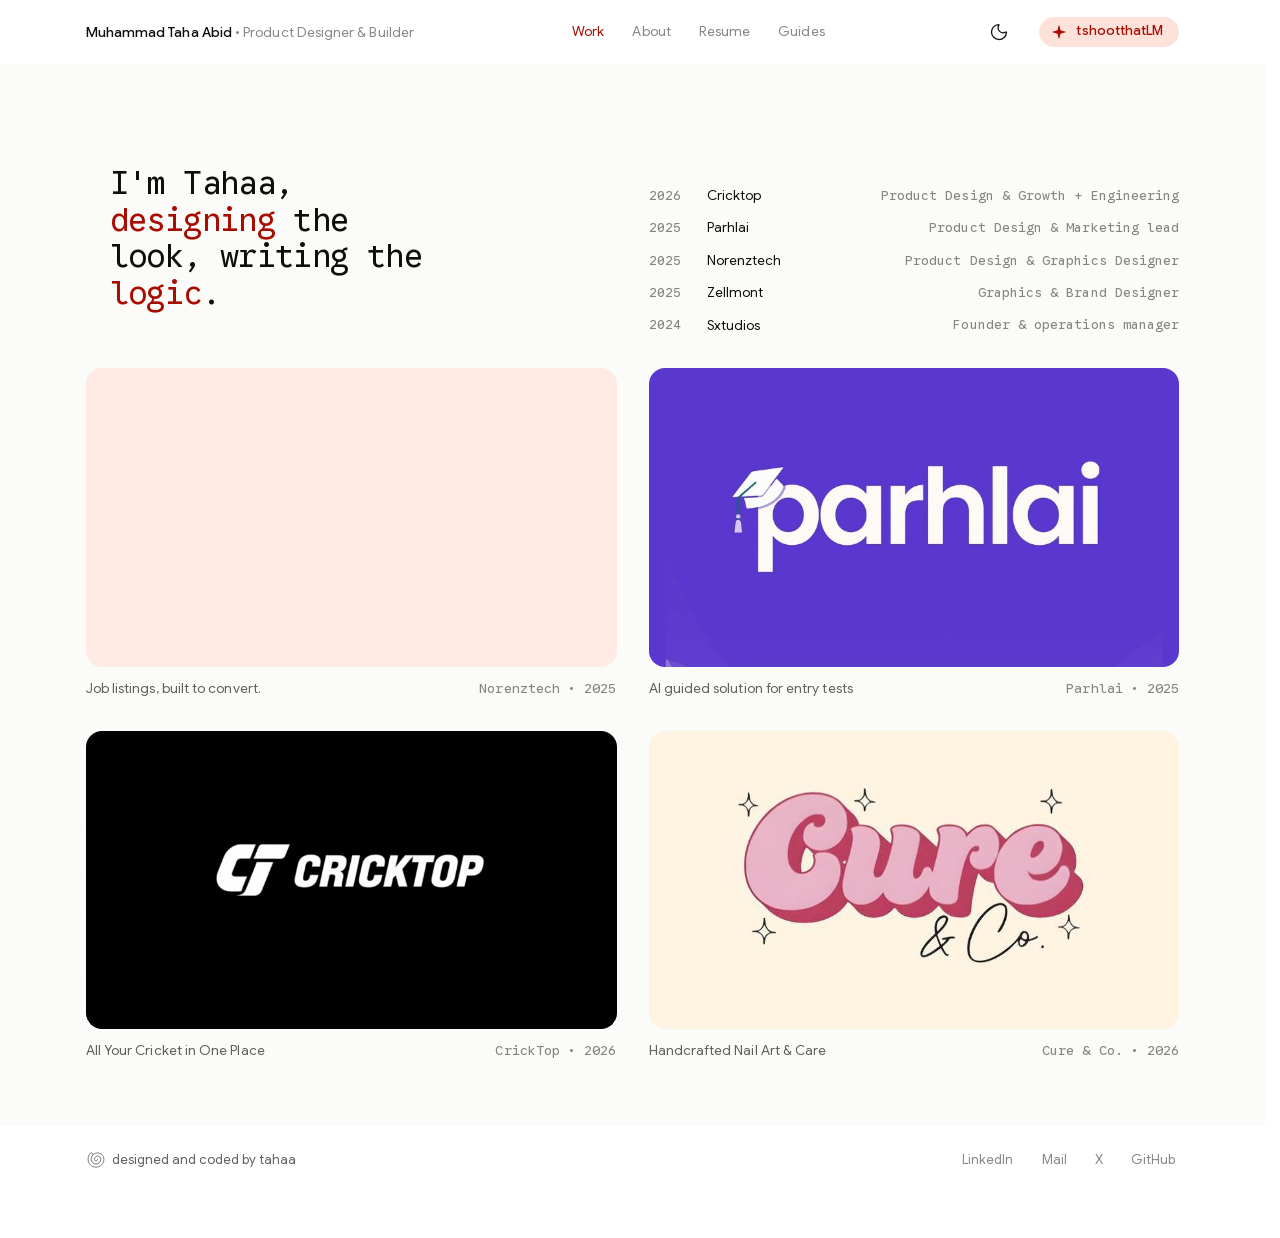
==== commit 4b90fdc2: "Add CrickTop case study, match responsive nav and typography across portfolio" ====
--- a/index.html
+++ b/index.html
@@ -288,8 +288,7 @@
             class="flex flex-col gap-3 desktop:h-[460px] desktop:justify-end">
             <div class="flex items-center gap-2.5">
               <span class="w-12 shrink-0 font-mono text-body-sm text-content-tertiary">2026</span>
-              <a href="https://play.google.com/store/apps/details?id=com.ddotrip.cricktop&amp;hl=en" target="_blank"
-                rel="noopener"
+              <a href="cricktop.html"
                 class="w-32 shrink-0 text-body-md text-content-primary transition-colors duration-(--s-motion-duration-fast) ease-standard hover:text-content-brand motion-reduce:transition-none">Cricktop</a>
               <span class="flex-1 text-right font-mono text-body-sm text-content-tertiary">Product Design &amp; Growth +
                 Engineering</span>
@@ -361,10 +360,9 @@
           </article>
 
           <article class="flex flex-col gap-3">
-            <a href="https://play.google.com/store/apps/details?id=com.ddotrip.cricktop&amp;hl=en" target="_blank"
-              rel="noopener" class="group flex flex-col gap-3">
+            <a href="cricktop.html" class="group flex flex-col gap-3">
               <div class="relative aspect-video w-full overflow-hidden bg-surface-brand rounded-8">
-                <img alt="CrickTop - Apps on Google Play"
+                <img alt="CrickTop - All Your Cricket in One Place"
                   class="h-full w-full object-cover transition-transform duration-300 group-hover:scale-105"
                   src="covers/cricktop-logo.png" />
               </div>
--- a/styles/main.css
+++ b/styles/main.css
@@ -1 +1,209 @@
-@layer properties{@supports (((-webkit-hyphens:none)) and (not (margin-trim:inline))) or ((-moz-orient:inline) and (not (color:rgb(from red r g b)))){*,:before,:after,::backdrop{--tw-translate-x:0;--tw-translate-y:0;--tw-translate-z:0;--tw-scale-x:1;--tw-scale-y:1;--tw-scale-z:1;--tw-rotate-x:initial;--tw-rotate-y:initial;--tw-rotate-z:initial;--tw-skew-x:initial;--tw-skew-y:initial;--tw-space-y-reverse:0;--tw-border-style:solid;--tw-gradient-position:initial;--tw-gradient-from:#0000;--tw-gradient-via:#0000;--tw-gradient-to:#0000;--tw-gradient-stops:initial;--tw-gradient-via-stops:initial;--tw-gradient-from-position:0%;--tw-gradient-via-position:50%;--tw-gradient-to-position:100%;--tw-font-weight:initial;--tw-shadow:0 0 #0000;--tw-shadow-color:initial;--tw-shadow-alpha:100%;--tw-inset-shadow:0 0 #0000;--tw-inset-shadow-color:initial;--tw-inset-shadow-alpha:100%;--tw-ring-color:initial;--tw-ring-shadow:0 0 #0000;--tw-inset-ring-color:initial;--tw-inset-ring-shadow:0 0 #0000;--tw-ring-inset:initial;--tw-ring-offset-width:0px;--tw-ring-offset-color:#fff;--tw-ring-offset-shadow:0 0 #0000;--tw-outline-style:solid;--tw-duration:initial;--tw-ease:initial}}}@layer theme{:root,:host{--color-black:#000;--spacing:.25rem;--font-weight-normal:400;--font-weight-medium:500;--font-weight-semibold:600;--aspect-video:16 / 9;--default-transition-duration:.15s;--default-transition-timing-function:cubic-bezier(.4, 0, .2, 1);--default-font-family:var(--s-font-family-body);--default-mono-font-family:var(--s-font-family-code)}}@layer base{*,:after,:before,::backdrop{box-sizing:border-box;border:0 solid;margin:0;padding:0}::file-selector-button{box-sizing:border-box;border:0 solid;margin:0;padding:0}html,:host{-webkit-text-size-adjust:100%;tab-size:4;line-height:1.5;font-family:var(--default-font-family,ui-sans-serif, system-ui, sans-serif, "Apple Color Emoji", "Segoe UI Emoji", "Segoe UI Symbol", "Noto Color Emoji");font-feature-settings:var(--default-font-feature-settings,normal);font-variation-settings:var(--default-font-variation-settings,normal);-webkit-tap-highlight-color:transparent}hr{height:0;color:inherit;border-top-width:1px}abbr:where([title]){-webkit-text-decoration:underline dotted;text-decoration:underline dotted}h1,h2,h3,h4,h5,h6{font-size:inherit;font-weight:inherit}a{color:inherit;-webkit-text-decoration:inherit;-webkit-text-decoration:inherit;-webkit-text-decoration:inherit;-webkit-text-decoration:inherit;text-decoration:inherit}b,strong{font-weight:bolder}code,kbd,samp,pre{font-family:var(--default-mono-font-family,ui-monospace, SFMono-Regular, Menlo, Monaco, Consolas, "Liberation Mono", "Courier New", monospace);font-feature-settings:var(--default-mono-font-feature-settings,normal);font-variation-settings:var(--default-mono-font-variation-settings,normal);font-size:1em}small{font-size:80%}sub,sup{vertical-align:baseline;font-size:75%;line-height:0;position:relative}sub{bottom:-.25em}sup{top:-.5em}table{text-indent:0;border-color:inherit;border-collapse:collapse}:-moz-focusring{outline:auto}progress{vertical-align:baseline}summary{display:list-item}ol,ul,menu{list-style:none}img,svg,video,canvas,audio,iframe,embed,object{vertical-align:middle;display:block}img,video{max-width:100%;height:auto}button,input,select,optgroup,textarea{font:inherit;font-feature-settings:inherit;font-variation-settings:inherit;letter-spacing:inherit;color:inherit;opacity:1;background-color:#0000;border-radius:0}::file-selector-button{font:inherit;font-feature-settings:inherit;font-variation-settings:inherit;letter-spacing:inherit;color:inherit;opacity:1;background-color:#0000;border-radius:0}:where(select:is([multiple],[size])) optgroup{font-weight:bolder}:where(select:is([multiple],[size])) optgroup option{padding-inline-start:20px}::file-selector-button{margin-inline-end:4px}::placeholder{opacity:1}@supports (not ((-webkit-appearance:-apple-pay-button))) or (contain-intrinsic-size:1px){::placeholder{color:currentColor}@supports (color:color-mix(in lab, red, red)){::placeholder{color:color-mix(in oklab, currentcolor 50%, transparent)}}}textarea{resize:vertical}::-webkit-search-decoration{-webkit-appearance:none}::-webkit-date-and-time-value{min-height:1lh;text-align:inherit}::-webkit-datetime-edit{display:inline-flex}::-webkit-datetime-edit-fields-wrapper{padding:0}::-webkit-datetime-edit{padding-block:0}::-webkit-datetime-edit-year-field{padding-block:0}::-webkit-datetime-edit-month-field{padding-block:0}::-webkit-datetime-edit-day-field{padding-block:0}::-webkit-datetime-edit-hour-field{padding-block:0}::-webkit-datetime-edit-minute-field{padding-block:0}::-webkit-datetime-edit-second-field{padding-block:0}::-webkit-datetime-edit-millisecond-field{padding-block:0}::-webkit-datetime-edit-meridiem-field{padding-block:0}::-webkit-calendar-picker-indicator{line-height:1}:-moz-ui-invalid{box-shadow:none}button,input:where([type=button],[type=reset],[type=submit]){appearance:button}::file-selector-button{appearance:button}::-webkit-inner-spin-button{height:auto}::-webkit-outer-spin-button{height:auto}[hidden]:where(:not([hidden=until-found])){display:none!important}}@layer components;@layer utilities{.pointer-events-none{pointer-events:none}.invisible{visibility:hidden}.visible{visibility:visible}.sr-only{clip-path:inset(50%);white-space:nowrap;border-width:0;width:1px;height:1px;margin:-1px;padding:0;position:absolute;overflow:hidden}.absolute{position:absolute}.fixed{position:fixed}.relative{position:relative}.static{position:static}.inset-0{inset:0}.inset-y-0{inset-block:0}.-top-14{top:calc(var(--spacing) * -14)}.top-0{top:0}.top-full{top:100%}.right-0{right:0}.left-0{left:0}.left-1\/2{left:50%}.z-10{z-index:10}.z-30{z-index:30}.z-40{z-index:40}.z-50{z-index:50}.z-\[45\]{z-index:45}.z-\[55\]{z-index:55}.z-\[60\]{z-index:60}.z-\[2147483647\]{z-index:2147483647}.container{width:100%}@media (min-width:40rem){.container{max-width:40rem}}@media (min-width:48rem){.container{max-width:48rem}}@media (min-width:64rem){.container{max-width:64rem}}@media (min-width:64.0625rem){.container{max-width:64.0625rem}}@media (min-width:80rem){.container{max-width:80rem}}@media (min-width:96rem){.container{max-width:96rem}}.mx-auto{margin-inline:auto}.mt-2{margin-top:calc(var(--spacing) * 2)}.mr-1\.5{margin-right:calc(var(--spacing) * 1.5)}.mb-2{margin-bottom:calc(var(--spacing) * 2)}.ml-1{margin-left:var(--spacing)}.line-clamp-2{-webkit-line-clamp:2;-webkit-box-orient:vertical;display:-webkit-box;overflow:hidden}.block{display:block}.flex{display:flex}.grid{display:grid}.hidden{display:none}.inline{display:inline}.inline-block{display:inline-block}.inline-flex{display:inline-flex}.table{display:table}.aspect-video{aspect-ratio:var(--aspect-video)}.size-3{width:calc(var(--spacing) * 3);height:calc(var(--spacing) * 3)}.size-5{width:calc(var(--spacing) * 5);height:calc(var(--spacing) * 5)}.size-6{width:calc(var(--spacing) * 6);height:calc(var(--spacing) * 6)}.size-8{width:calc(var(--spacing) * 8);height:calc(var(--spacing) * 8)}.size-9{width:calc(var(--spacing) * 9);height:calc(var(--spacing) * 9)}.size-10{width:calc(var(--spacing) * 10);height:calc(var(--spacing) * 10)}.size-11{width:calc(var(--spacing) * 11);height:calc(var(--spacing) * 11)}.size-\[18px\]{width:18px;height:18px}.h-9{height:calc(var(--spacing) * 9)}.h-20{height:calc(var(--spacing) * 20)}.h-full{height:100%}.max-h-40{max-height:calc(var(--spacing) * 40)}.min-h-full{min-height:100%}.w-12{width:calc(var(--spacing) * 12)}.w-32{width:calc(var(--spacing) * 32)}.w-64{width:calc(var(--spacing) * 64)}.w-\[360px\]{width:360px}.w-full{width:100%}.max-w-\[360px\]{max-width:360px}.max-w-\[560px\]{max-width:560px}.max-w-\[720px\]{max-width:720px}.max-w-\[1376px\]{max-width:1376px}.max-w-\[calc\(100\%-15px\)\]{max-width:calc(100% - 15px)}.max-w-full{max-width:100%}.min-w-0{min-width:0}.flex-1{flex:1}.shrink{flex-shrink:1}.shrink-0{flex-shrink:0}.origin-bottom{transform-origin:bottom}.-translate-x-1\/2{--tw-translate-x:calc(calc(1 / 2 * 100%) * -1);translate:var(--tw-translate-x) var(--tw-translate-y)}.translate-x-0{--tw-translate-x:0;translate:var(--tw-translate-x) var(--tw-translate-y)}.translate-x-full{--tw-translate-x:100%;translate:var(--tw-translate-x) var(--tw-translate-y)}.scale-50{--tw-scale-x:50%;--tw-scale-y:50%;--tw-scale-z:50%;scale:var(--tw-scale-x) var(--tw-scale-y)}.scale-100{--tw-scale-x:100%;--tw-scale-y:100%;--tw-scale-z:100%;scale:var(--tw-scale-x) var(--tw-scale-y)}.-scale-x-100{--tw-scale-x:calc(100% * -1);scale:var(--tw-scale-x) var(--tw-scale-y)}.scale-x-100{--tw-scale-x:100%;scale:var(--tw-scale-x) var(--tw-scale-y)}.scale-\[1\.8\]{scale:1.8}.transform{transform:var(--tw-rotate-x,) var(--tw-rotate-y,) var(--tw-rotate-z,) var(--tw-skew-x,) var(--tw-skew-y,)}.animate-message-in{animation:message-in var(--s-motion-duration-fast) var(--s-motion-easing-standard)}.animate-quote-pill-in{animation:quote-pill-in var(--s-motion-duration-fast) var(--s-motion-easing-entrance)}.animate-theme-icon{animation:theme-icon-in var(--s-motion-duration-slow) var(--s-motion-easing-entrance)}.cursor-help{cursor:help}.cursor-pointer{cursor:pointer}.resize-none{resize:none}.scroll-mt-24{scroll-margin-top:calc(var(--spacing) * 24)}.list-decimal{list-style-type:decimal}.list-disc{list-style-type:disc}.flex-col{flex-direction:column}.flex-col-reverse{flex-direction:column-reverse}.items-center{align-items:center}.items-end{align-items:flex-end}.items-start{align-items:flex-start}.justify-between{justify-content:space-between}.justify-center{justify-content:center}.justify-end{justify-content:flex-end}.gap-0{gap:0}.gap-1{gap:var(--spacing)}.gap-1\.5{gap:calc(var(--spacing) * 1.5)}.gap-2{gap:calc(var(--spacing) * 2)}.gap-2\.5{gap:calc(var(--spacing) * 2.5)}.gap-3{gap:calc(var(--spacing) * 3)}.gap-4{gap:calc(var(--spacing) * 4)}.gap-5{gap:calc(var(--spacing) * 5)}.gap-8{gap:calc(var(--spacing) * 8)}.gap-10{gap:calc(var(--spacing) * 10)}.gap-\[3px\]{gap:3px}:where(.space-y-1>:not(:last-child)){--tw-space-y-reverse:0;margin-block-start:calc(var(--spacing) * var(--tw-space-y-reverse));margin-block-end:calc(var(--spacing) * calc(1 - var(--tw-space-y-reverse)))}:where(.space-y-2\.5>:not(:last-child)){--tw-space-y-reverse:0;margin-block-start:calc(calc(var(--spacing) * 2.5) * var(--tw-space-y-reverse));margin-block-end:calc(calc(var(--spacing) * 2.5) * calc(1 - var(--tw-space-y-reverse)))}.self-center{align-self:center}.overflow-hidden{overflow:hidden}.overflow-visible{overflow:visible}.overflow-x-auto{overflow-x:auto}.overflow-y-auto{overflow-y:auto}.rounded-7{border-radius:var(--s-radius-7)}.rounded-8{border-radius:var(--s-radius-8)}.rounded-9{border-radius:var(--s-radius-9)}.rounded-10{border-radius:var(--s-radius-10)}.rounded-\[18px\]{border-radius:18px}.rounded-\[28px\]{border-radius:28px}.rounded-full{border-radius:3.40282e38px}.border{border-style:var(--tw-border-style);border-width:1px}.border-t{border-top-style:var(--tw-border-style);border-top-width:1px}.border-b{border-bottom-style:var(--tw-border-style);border-bottom-width:1px}.border-l-2{border-left-style:var(--tw-border-style);border-left-width:2px}.border-\(--s-color-border-brand\){border-color:var(--s-color-border-brand)}.border-\(--s-color-border-primary\){border-color:var(--s-color-border-primary)}.border-\(--s-color-border-secondary\){border-color:var(--s-color-border-secondary)}.bg-\(--s-color-fill-brand\){background-color:var(--s-color-fill-brand)}.bg-\(--s-color-fill-brand-secondary\){background-color:var(--s-color-fill-brand-secondary)}.bg-\(--s-color-fill-critical\){background-color:var(--s-color-fill-critical)}.bg-\(--s-color-fill-inverse\){background-color:var(--s-color-fill-inverse)}.bg-\(--s-color-fill-secondary\){background-color:var(--s-color-fill-secondary)}.bg-\(--s-color-fill-success\){background-color:var(--s-color-fill-success)}.bg-\(--s-color-fill-tertiary\){background-color:var(--s-color-fill-tertiary)}.bg-\(--s-color-fill-warning\){background-color:var(--s-color-fill-warning)}.bg-black\/40{background-color:#0006}@supports (color:color-mix(in lab, red, red)){.bg-black\/40{background-color:color-mix(in oklab, var(--color-black) 40%, transparent)}}.bg-content-brand{background-color:var(--s-color-content-brand)}.bg-content-primary\/30{background-color:var(--s-color-content-primary)}@supports (color:color-mix(in lab, red, red)){.bg-content-primary\/30{background-color:color-mix(in oklab, var(--s-color-content-primary) 30%, transparent)}}.bg-current{background-color:currentColor}.bg-fill-primary-disabled{background-color:var(--s-color-fill-primary-disabled)}.bg-fill-primary-variant{background-color:var(--s-color-fill-primary-variant)}.bg-fill-secondary{background-color:var(--s-color-fill-secondary)}.bg-fill-secondary-variant{background-color:var(--s-color-fill-secondary-variant)}.bg-surface-brand{background-color:var(--s-color-surface-brand)}.bg-surface-elevated{background-color:var(--s-color-surface-elevated)}.bg-transparent{background-color:#0000}.bg-linear-to-b{--tw-gradient-position:to bottom}@supports (background-image:linear-gradient(in lab, red, red)){.bg-linear-to-b{--tw-gradient-position:to bottom in oklab}}.bg-linear-to-b{background-image:linear-gradient(var(--tw-gradient-stops))}.\[background-image\:linear-gradient\(var\(--s-color-fill-primary-disabled\)\,var\(--s-color-fill-primary-disabled\)\)\]{background-image:linear-gradient(var(--s-color-fill-primary-disabled),var(--s-color-fill-primary-disabled))}.from-\[\#c31800\]{--tw-gradient-from:#c31800;--tw-gradient-stops:var(--tw-gradient-via-stops,var(--tw-gradient-position), var(--tw-gradient-from) var(--tw-gradient-from-position), var(--tw-gradient-to) var(--tw-gradient-to-position))}.to-\[\#5d0b00\]{--tw-gradient-to:#5d0b00;--tw-gradient-stops:var(--tw-gradient-via-stops,var(--tw-gradient-position), var(--tw-gradient-from) var(--tw-gradient-from-position), var(--tw-gradient-to) var(--tw-gradient-to-position))}.object-cover{object-fit:cover}.p-0{padding:0}.p-3{padding:calc(var(--spacing) * 3)}.p-4{padding:calc(var(--spacing) * 4)}.p-5{padding:calc(var(--spacing) * 5)}.p-6{padding:calc(var(--spacing) * 6)}.p-8{padding:calc(var(--spacing) * 8)}.p-\[18px\]{padding:18px}.px-1{padding-inline:var(--spacing)}.px-3{padding-inline:calc(var(--spacing) * 3)}.px-4{padding-inline:calc(var(--spacing) * 4)}.px-5{padding-inline:calc(var(--spacing) * 5)}.px-12{padding-inline:calc(var(--spacing) * 12)}.py-1{padding-block:var(--spacing)}.py-2{padding-block:calc(var(--spacing) * 2)}.py-2\.5{padding-block:calc(var(--spacing) * 2.5)}.py-3{padding-block:calc(var(--spacing) * 3)}.py-5{padding-block:calc(var(--spacing) * 5)}.py-6{padding-block:calc(var(--spacing) * 6)}.pt-4{padding-top:calc(var(--spacing) * 4)}.pr-1{padding-right:var(--spacing)}.pr-3{padding-right:calc(var(--spacing) * 3)}.pr-4{padding-right:calc(var(--spacing) * 4)}.pr-11{padding-right:calc(var(--spacing) * 11)}.pl-2\.5{padding-left:calc(var(--spacing) * 2.5)}.pl-3{padding-left:calc(var(--spacing) * 3)}.pl-4{padding-left:calc(var(--spacing) * 4)}.pl-5{padding-left:calc(var(--spacing) * 5)}.text-center{text-align:center}.text-left{text-align:left}.text-right{text-align:right}.align-text-bottom{vertical-align:text-bottom}.align-top{vertical-align:top}.font-mono{font-family:var(--s-font-family-code)}.text-body-md{font-size:var(--s-font-size-body-md);line-height:var(--tw-leading,var(--s-line-height-body-md));letter-spacing:var(--tw-tracking,var(--s-letter-spacing-body-md))}.text-body-sm{font-size:var(--s-font-size-body-sm);line-height:var(--tw-leading,var(--s-line-height-body-sm));letter-spacing:var(--tw-tracking,var(--s-letter-spacing-body-sm))}.text-label-xs{font-size:var(--s-font-size-label-xs);line-height:var(--tw-leading,var(--s-line-height-label-xs));letter-spacing:var(--tw-tracking,var(--s-letter-spacing-label-xs))}.text-body-lg{font-size:var(--s-font-size-body-lg);line-height:var(--tw-leading,var(--s-line-height-body-lg))}.text-body-xl{font-size:var(--s-font-size-body-xl);line-height:var(--tw-leading,var(--s-line-height-body-xl))}.text-heading-lg{font-size:var(--s-font-size-heading-lg);line-height:var(--tw-leading,var(--s-line-height-heading-lg))}.text-hero-sm{font-size:32px;line-height:var(--tw-leading,40px)}.text-\(length\:--site-font-size-hero\){font-size:var(--site-font-size-hero)}.font-medium{--tw-font-weight:var(--font-weight-medium);font-weight:var(--font-weight-medium)}.font-normal{--tw-font-weight:var(--font-weight-normal);font-weight:var(--font-weight-normal)}.font-semibold{--tw-font-weight:var(--font-weight-semibold);font-weight:var(--font-weight-semibold)}.whitespace-nowrap{white-space:nowrap}.text-\(--s-color-content-brand\){color:var(--s-color-content-brand)}.text-\(--s-color-content-fixed-inverse\){color:var(--s-color-content-fixed-inverse)}.text-\(--s-color-content-primary\){color:var(--s-color-content-primary)}.text-\(--s-color-content-tertiary\){color:var(--s-color-content-tertiary)}.text-\(--s-color-fill-brand\){color:var(--s-color-fill-brand)}.text-content-brand{color:var(--s-color-content-brand)}.text-content-primary{color:var(--s-color-content-primary)}.text-content-secondary{color:var(--s-color-content-secondary)}.text-content-tertiary{color:var(--s-color-content-tertiary)}.italic{font-style:italic}.not-italic{font-style:normal}.underline{text-decoration-line:underline}.decoration-\(--s-color-border-primary\){-webkit-text-decoration-color:var(--s-color-border-primary);-webkit-text-decoration-color:var(--s-color-border-primary);-webkit-text-decoration-color:var(--s-color-border-primary);text-decoration-color:var(--s-color-border-primary)}.underline-offset-4{text-underline-offset:4px}.antialiased{-webkit-font-smoothing:antialiased;-moz-osx-font-smoothing:grayscale}.opacity-0{opacity:0}.opacity-50{opacity:.5}.opacity-55{opacity:.55}.opacity-70{opacity:.7}.opacity-90{opacity:.9}.opacity-100{opacity:1}.shadow-\(--s-elevation-md\){--tw-shadow:var(--s-elevation-md);box-shadow:var(--tw-inset-shadow), var(--tw-inset-ring-shadow), var(--tw-ring-offset-shadow), var(--tw-ring-shadow), var(--tw-shadow)}.ring{--tw-ring-shadow:var(--tw-ring-inset,) 0 0 0 calc(1px + var(--tw-ring-offset-width)) var(--tw-ring-color,currentcolor);box-shadow:var(--tw-inset-shadow), var(--tw-inset-ring-shadow), var(--tw-ring-offset-shadow), var(--tw-ring-shadow), var(--tw-shadow)}.outline{outline-style:var(--tw-outline-style);outline-width:1px}.transition{transition-property:color,background-color,border-color,outline-color,text-decoration-color,fill,stroke,--tw-gradient-from,--tw-gradient-via,--tw-gradient-to,opacity,box-shadow,transform,translate,scale,rotate,filter,-webkit-backdrop-filter,backdrop-filter,display,content-visibility,overlay,pointer-events;transition-timing-function:var(--tw-ease,var(--default-transition-timing-function));transition-duration:var(--tw-duration,var(--default-transition-duration))}.transition-\[scale\,opacity\]{transition-property:scale,opacity;transition-timing-function:var(--tw-ease,var(--default-transition-timing-function));transition-duration:var(--tw-duration,var(--default-transition-duration))}.transition-\[scale\]{transition-property:scale;transition-timing-function:var(--tw-ease,var(--default-transition-timing-function));transition-duration:var(--tw-duration,var(--default-transition-duration))}.transition-\[translate\,visibility\]{transition-property:translate,visibility;transition-timing-function:var(--tw-ease,var(--default-transition-timing-function));transition-duration:var(--tw-duration,var(--default-transition-duration))}.transition-colors{transition-property:color,background-color,border-color,outline-color,text-decoration-color,fill,stroke,--tw-gradient-from,--tw-gradient-via,--tw-gradient-to;transition-timing-function:var(--tw-ease,var(--default-transition-timing-function));transition-duration:var(--tw-duration,var(--default-transition-duration))}.transition-opacity{transition-property:opacity;transition-timing-function:var(--tw-ease,var(--default-transition-timing-function));transition-duration:var(--tw-duration,var(--default-transition-duration))}.duration-\(--s-motion-duration-base\){--tw-duration:var(--s-motion-duration-base);transition-duration:var(--s-motion-duration-base)}.duration-\(--s-motion-duration-fast\){--tw-duration:var(--s-motion-duration-fast);transition-duration:var(--s-motion-duration-fast)}.duration-\(--s-motion-duration-slow\){--tw-duration:var(--s-motion-duration-slow);transition-duration:var(--s-motion-duration-slow)}.ease-entrance{--tw-ease:var(--s-motion-easing-entrance);transition-timing-function:var(--s-motion-easing-entrance)}.ease-standard{--tw-ease:var(--s-motion-easing-standard);transition-timing-function:var(--s-motion-easing-standard)}.will-change-transform{will-change:transform}.outline-none{--tw-outline-style:none;outline-style:none}.\[animation-fill-mode\:backwards\]{animation-fill-mode:backwards}.\[view-transition-name\:cursor\]{view-transition-name:cursor}.group-focus-within\:opacity-100:is(:where(.group):focus-within *),.group-focus-within\/message\:opacity-100:is(:where(.group\/message):focus-within *){opacity:1}@media (hover:hover){.group-hover\:opacity-100:is(:where(.group):hover *),.group-hover\/message\:opacity-100:is(:where(.group\/message):hover *){opacity:1}}.marker\:text-content-tertiary ::marker{color:var(--s-color-content-tertiary)}.marker\:text-content-tertiary::marker{color:var(--s-color-content-tertiary)}.marker\:text-content-tertiary ::-webkit-details-marker{color:var(--s-color-content-tertiary)}.marker\:text-content-tertiary::-webkit-details-marker{color:var(--s-color-content-tertiary)}.placeholder\:text-\(--s-color-content-primary-disabled\)::placeholder{color:var(--s-color-content-primary-disabled)}@media (hover:hover){.hover\:border-\(--s-color-border-secondary-hover\):hover{border-color:var(--s-color-border-secondary-hover)}.hover\:bg-\(--s-color-fill-brand-hover\):hover{background-color:var(--s-color-fill-brand-hover)}.hover\:bg-\(--s-color-fill-brand-secondary-hover\):hover{background-color:var(--s-color-fill-brand-secondary-hover)}.hover\:bg-\(--s-color-fill-critical-hover\):hover{background-color:var(--s-color-fill-critical-hover)}.hover\:bg-\(--s-color-fill-inverse-hover\):hover{background-color:var(--s-color-fill-inverse-hover)}.hover\:bg-\(--s-color-fill-primary-variant-hover\):hover{background-color:var(--s-color-fill-primary-variant-hover)}.hover\:bg-\(--s-color-fill-secondary-hover\):hover{background-color:var(--s-color-fill-secondary-hover)}.hover\:bg-\(--s-color-fill-success-hover\):hover{background-color:var(--s-color-fill-success-hover)}.hover\:bg-\(--s-color-fill-tertiary-hover\):hover{background-color:var(--s-color-fill-tertiary-hover)}.hover\:bg-\(--s-color-fill-warning-hover\):hover{background-color:var(--s-color-fill-warning-hover)}.hover\:bg-black\/60:hover{background-color:#0009}@supports (color:color-mix(in lab, red, red)){.hover\:bg-black\/60:hover{background-color:color-mix(in oklab, var(--color-black) 60%, transparent)}}.hover\:bg-fill-secondary:hover{background-color:var(--s-color-fill-secondary)}.hover\:bg-transparent:hover{background-color:#0000}.hover\:text-\(--s-color-content-brand-hover\):hover{color:var(--s-color-content-brand-hover)}.hover\:text-\(--s-color-content-secondary\):hover{color:var(--s-color-content-secondary)}.hover\:text-content-brand:hover{color:var(--s-color-content-brand)}.hover\:text-content-primary:hover{color:var(--s-color-content-primary)}.hover\:text-content-secondary:hover{color:var(--s-color-content-secondary)}.hover\:opacity-70:hover{opacity:.7}}.active\:border-\(--s-color-border-secondary\):active{border-color:var(--s-color-border-secondary)}.active\:bg-\(--s-color-fill-brand-active\):active{background-color:var(--s-color-fill-brand-active)}.active\:bg-\(--s-color-fill-brand-secondary-active\):active{background-color:var(--s-color-fill-brand-secondary-active)}.active\:bg-\(--s-color-fill-critical-active\):active{background-color:var(--s-color-fill-critical-active)}.active\:bg-\(--s-color-fill-inverse-active\):active{background-color:var(--s-color-fill-inverse-active)}.active\:bg-\(--s-color-fill-primary-variant-active\):active{background-color:var(--s-color-fill-primary-variant-active)}.active\:bg-\(--s-color-fill-secondary-active\):active{background-color:var(--s-color-fill-secondary-active)}.active\:bg-\(--s-color-fill-success-active\):active{background-color:var(--s-color-fill-success-active)}.active\:bg-\(--s-color-fill-tertiary-active\):active{background-color:var(--s-color-fill-tertiary-active)}.active\:bg-\(--s-color-fill-warning-active\):active{background-color:var(--s-color-fill-warning-active)}.active\:text-\(--s-color-border-brand-active\):active{color:var(--s-color-border-brand-active)}.active\:text-\(--s-color-content-primary\):active{color:var(--s-color-content-primary)}.disabled\:cursor-not-allowed:disabled{cursor:not-allowed}.disabled\:border-\(--s-color-border-secondary-disabled\):disabled{border-color:var(--s-color-border-secondary-disabled)}.disabled\:bg-\(--s-color-fill-brand-disabled\):disabled{background-color:var(--s-color-fill-brand-disabled)}.disabled\:bg-\(--s-color-fill-brand-secondary\):disabled{background-color:var(--s-color-fill-brand-secondary)}.disabled\:bg-\(--s-color-fill-critical-disabled\):disabled{background-color:var(--s-color-fill-critical-disabled)}.disabled\:bg-\(--s-color-fill-inverse-disabled\):disabled{background-color:var(--s-color-fill-inverse-disabled)}.disabled\:bg-\(--s-color-fill-secondary-disabled\):disabled{background-color:var(--s-color-fill-secondary-disabled)}.disabled\:bg-\(--s-color-fill-success-disabled\):disabled{background-color:var(--s-color-fill-success-disabled)}.disabled\:bg-\(--s-color-fill-tertiary-disabled\):disabled{background-color:var(--s-color-fill-tertiary-disabled)}.disabled\:bg-\(--s-color-fill-warning-disabled\):disabled{background-color:var(--s-color-fill-warning-disabled)}.disabled\:bg-transparent:disabled{background-color:#0000}.disabled\:bg-none:disabled{background-image:none}.disabled\:text-\(--s-color-border-brand-disabled\):disabled{color:var(--s-color-border-brand-disabled)}.disabled\:text-\(--s-color-content-fixed-inverse-disabled\):disabled{color:var(--s-color-content-fixed-inverse-disabled)}.disabled\:text-\(--s-color-content-primary-disabled\):disabled{color:var(--s-color-content-primary-disabled)}.disabled\:text-\(--s-color-content-tertiary-disabled\):disabled{color:var(--s-color-content-tertiary-disabled)}:is(.\*\:data-\[slot\=icon\]\:size-3\.5>*)[data-slot=icon]{width:calc(var(--spacing) * 3.5);height:calc(var(--spacing) * 3.5)}:is(.\*\:data-\[slot\=icon\]\:size-4>*)[data-slot=icon]{width:calc(var(--spacing) * 4);height:calc(var(--spacing) * 4)}:is(.\*\:data-\[slot\=icon\]\:size-5>*)[data-slot=icon]{width:calc(var(--spacing) * 5);height:calc(var(--spacing) * 5)}:is(.\*\:data-\[slot\=icon\]\:size-6>*)[data-slot=icon]{width:calc(var(--spacing) * 6);height:calc(var(--spacing) * 6)}:is(.\*\:data-\[slot\=icon\]\:size-7>*)[data-slot=icon]{width:calc(var(--spacing) * 7);height:calc(var(--spacing) * 7)}:is(.\*\:data-\[slot\=icon\]\:size-8>*)[data-slot=icon]{width:calc(var(--spacing) * 8);height:calc(var(--spacing) * 8)}@media (prefers-reduced-motion:reduce){.motion-reduce\:animate-none{animation:none}.motion-reduce\:transition-none{transition-property:none}}@media not all and (min-width:767px){.max-\[767px\]\:opacity-100{opacity:1}}@media (min-width:40rem){.sm\:col-start-2{grid-column-start:2}.sm\:grid-cols-2{grid-template-columns:repeat(2,minmax(0,1fr))}}@media (min-width:48rem){.md\:flex{display:flex}.md\:hidden{display:none}.md\:w-\[600px\]{width:600px}.md\:grid-cols-2{grid-template-columns:repeat(2,minmax(0,1fr))}.md\:flex-row{flex-direction:row}.md\:justify-between{justify-content:space-between}.md\:gap-6{gap:calc(var(--spacing) * 6)}.md\:p-6{padding:calc(var(--spacing) * 6)}.md\:p-8{padding:calc(var(--spacing) * 8)}.md\:px-8{padding-inline:calc(var(--spacing) * 8)}.md\:text-hero-lg{font-size:48px;line-height:var(--tw-leading,56px)}}@media (min-width:64.0625rem){.desktop\:inline{display:inline}.desktop\:h-\[460px\]{height:460px}.desktop\:grid-cols-2{grid-template-columns:repeat(2,minmax(0,1fr))}.desktop\:justify-end{justify-content:flex-end}}@media (min-width:64rem){.lg\:p-8{padding:calc(var(--spacing) * 8)}}@media (min-width:64.0625rem){.desktop\:px-32{padding-inline:calc(var(--spacing) * 32)}}@media (min-width:80rem){.xl\:grid-cols-3{grid-template-columns:repeat(3,minmax(0,1fr))}.xl\:p-6{padding:calc(var(--spacing) * 6)}}.\[\&\>\[data-slot\=icon\]\]\:size-7>[data-slot=icon]{width:calc(var(--spacing) * 7);height:calc(var(--spacing) * 7)}.\[\&\>\[data-slot\=icon\]\]\:size-\[14px\]>[data-slot=icon]{width:14px;height:14px}}:root{--lightningcss-light:initial;--lightningcss-dark: ;color-scheme:light;--s-prim-neutral-10:#f7f7f4;--s-prim-neutral-20:#ecebe8;--s-prim-neutral-25:#e4e4e1;--s-prim-neutral-30:#dddcd9;--s-prim-neutral-35:#d4d3d0;--s-prim-neutral-40:#cbcac8;--s-prim-neutral-50:#b8b7b4;--s-prim-neutral-60:#605f5c;--s-prim-neutral-65:#4b4a48;--s-prim-neutral-70:#444441;--s-prim-neutral-75:#3b3a38;--s-prim-neutral-80:#32322f;--s-prim-neutral-85:#272624;--s-prim-neutral-90:#22221f;--s-prim-neutral-100:#181715;--s-prim-neutral-110:#0f0e0c;--s-prim-neutral-white:#fff;--s-prim-neutral-black:#000;--s-prim-brand-10:#ffebe4;--s-prim-brand-20:#ffcdc0;--s-prim-brand-30:#ffa48d;--s-prim-brand-40:#ff7559;--s-prim-brand-50:#f53606;--s-prim-brand-60:#c31800;--s-prim-brand-70:#a70d00;--s-prim-brand-80:#810300;--s-prim-brand-90:#5b0000;--s-prim-brand-100:#380000;--s-prim-brand-alt-10:#e4f6f4;--s-prim-brand-alt-20:#bfe8e2;--s-prim-brand-alt-30:#86d5cc;--s-prim-brand-alt-40:#3abbaf;--s-prim-brand-alt-50:#009a8d;--s-prim-brand-alt-60:#007f74;--s-prim-brand-alt-70:#006b62;--s-prim-brand-alt-80:#00524a;--s-prim-brand-alt-90:#003832;--s-prim-brand-alt-100:#00201c;--s-prim-error-10:#ffe9e8;--s-prim-error-20:#ffccca;--s-prim-error-30:#ffa1a0;--s-prim-error-40:#f75c64;--s-prim-error-50:#e42d45;--s-prim-error-60:#ba0b2f;--s-prim-error-70:#9c0325;--s-prim-error-80:#75061b;--s-prim-error-90:#4c0610;--s-prim-error-100:#280205;--s-prim-success-10:#e1f7e4;--s-prim-success-20:#beecc6;--s-prim-success-30:#8fd89e;--s-prim-success-40:#4db869;--s-prim-success-50:#009a44;--s-prim-success-60:#007f34;--s-prim-success-70:#006429;--s-prim-success-80:#004b1d;--s-prim-success-90:#023011;--s-prim-success-100:#011706;--s-prim-warning-10:#ffefd7;--s-prim-warning-20:#ffdcab;--s-prim-warning-30:#ffc16c;--s-prim-warning-40:#fcaa38;--s-prim-warning-50:#e19005;--s-prim-warning-60:#b46e00;--s-prim-warning-70:#8c5500;--s-prim-warning-80:#663d00;--s-prim-warning-90:#432600;--s-prim-warning-100:#231200;--s-prim-info-10:#e2f2ff;--s-prim-info-20:#c1e2ff;--s-prim-info-30:#8ccaff;--s-prim-info-40:#4ba3f7;--s-prim-info-50:#007cdf;--s-prim-info-60:#0062c6;--s-prim-info-70:#0051ad;--s-prim-info-80:#003c82;--s-prim-info-90:#002654;--s-prim-info-100:#00112d;--s-prim-spectrum-blue-10:#d8f6ff;--s-prim-spectrum-blue-20:#afe4ff;--s-prim-spectrum-blue-30:#83cbff;--s-prim-spectrum-blue-40:#58aefb;--s-prim-spectrum-blue-50:#2191e7;--s-prim-spectrum-blue-60:#0075c4;--s-prim-spectrum-blue-70:#005ea2;--s-prim-spectrum-blue-80:#00447c;--s-prim-spectrum-blue-90:#002f5d;--s-prim-spectrum-blue-100:#001b3d;--s-prim-spectrum-yellow-10:#fff5c8;--s-prim-spectrum-yellow-20:#ffe38d;--s-prim-spectrum-yellow-30:#f8d14f;--s-prim-spectrum-yellow-40:#e2b926;--s-prim-spectrum-yellow-50:#c09a00;--s-prim-spectrum-yellow-60:#9e7c00;--s-prim-spectrum-yellow-70:#7c5f00;--s-prim-spectrum-yellow-80:#5b4500;--s-prim-spectrum-yellow-90:#3f2e00;--s-prim-spectrum-yellow-100:#251900;--s-prim-spectrum-green-10:#d0ffdb;--s-prim-spectrum-green-20:#a6f3ba;--s-prim-spectrum-green-30:#70e093;--s-prim-spectrum-green-40:#47cf79;--s-prim-spectrum-green-50:#00b057;--s-prim-spectrum-green-60:#008d41;--s-prim-spectrum-green-70:#00702f;--s-prim-spectrum-green-80:#00531e;--s-prim-spectrum-green-90:#003b11;--s-prim-spectrum-green-100:#002405;--s-prim-neutral-10-opacity-8:#f7f7f414;--s-prim-neutral-20-opacity-8:#ecebe814;--s-prim-neutral-25-opacity-8:#e4e4e114;--s-prim-neutral-30-opacity-8:#dddcd914;--s-prim-neutral-35-opacity-8:#d4d3d014;--s-prim-neutral-40-opacity-8:#cbcac814;--s-prim-neutral-50-opacity-8:#b8b7b414;--s-prim-neutral-60-opacity-8:#605f5c14;--s-prim-neutral-65-opacity-8:#4b4a4814;--s-prim-neutral-70-opacity-8:#44444114;--s-prim-neutral-75-opacity-8:#3b3a3814;--s-prim-neutral-80-opacity-8:#32322f14;--s-prim-neutral-85-opacity-8:#27262414;--s-prim-neutral-90-opacity-8:#22221f14;--s-prim-neutral-100-opacity-8:#18171514;--s-prim-neutral-110-opacity-8:#0f0e0c14;--s-prim-neutral-white-opacity-8:#ffffff14;--s-prim-neutral-black-opacity-8:#00000014;--s-prim-brand-10-opacity-8:#ffebe414;--s-prim-brand-20-opacity-8:#ffcdc014;--s-prim-brand-30-opacity-8:#ffa48d14;--s-prim-brand-40-opacity-8:#ff755914;--s-prim-brand-50-opacity-8:#f5360614;--s-prim-brand-60-opacity-8:#c3180014;--s-prim-brand-70-opacity-8:#a70d0014;--s-prim-brand-80-opacity-8:#81030014;--s-prim-brand-90-opacity-8:#5b000014;--s-prim-brand-100-opacity-8:#38000014;--s-prim-brand-alt-10-opacity-8:#e4f6f414;--s-prim-brand-alt-20-opacity-8:#bfe8e214;--s-prim-brand-alt-30-opacity-8:#86d5cc14;--s-prim-brand-alt-40-opacity-8:#3abbaf14;--s-prim-brand-alt-50-opacity-8:#009a8d14;--s-prim-brand-alt-60-opacity-8:#007f7414;--s-prim-brand-alt-70-opacity-8:#006b6214;--s-prim-brand-alt-80-opacity-8:#00524a14;--s-prim-brand-alt-90-opacity-8:#00383214;--s-prim-brand-alt-100-opacity-8:#00201c14;--s-prim-error-10-opacity-8:#ffe9e814;--s-prim-error-20-opacity-8:#ffccca14;--s-prim-error-30-opacity-8:#ffa1a014;--s-prim-error-40-opacity-8:#f75c6414;--s-prim-error-50-opacity-8:#e42d4514;--s-prim-error-60-opacity-8:#ba0b2f14;--s-prim-error-70-opacity-8:#9c032514;--s-prim-error-80-opacity-8:#75061b14;--s-prim-error-90-opacity-8:#4c061014;--s-prim-error-100-opacity-8:#28020514;--s-prim-success-10-opacity-8:#e1f7e414;--s-prim-success-20-opacity-8:#beecc614;--s-prim-success-30-opacity-8:#8fd89e14;--s-prim-success-40-opacity-8:#4db86914;--s-prim-success-50-opacity-8:#009a4414;--s-prim-success-60-opacity-8:#007f3414;--s-prim-success-70-opacity-8:#00642914;--s-prim-success-80-opacity-8:#004b1d14;--s-prim-success-90-opacity-8:#02301114;--s-prim-success-100-opacity-8:#01170614;--s-prim-warning-10-opacity-8:#ffefd714;--s-prim-warning-20-opacity-8:#ffdcab14;--s-prim-warning-30-opacity-8:#ffc16c14;--s-prim-warning-40-opacity-8:#fcaa3814;--s-prim-warning-50-opacity-8:#e1900514;--s-prim-warning-60-opacity-8:#b46e0014;--s-prim-warning-70-opacity-8:#8c550014;--s-prim-warning-80-opacity-8:#663d0014;--s-prim-warning-90-opacity-8:#43260014;--s-prim-warning-100-opacity-8:#23120014;--s-prim-info-10-opacity-8:#e2f2ff14;--s-prim-info-20-opacity-8:#c1e2ff14;--s-prim-info-30-opacity-8:#8ccaff14;--s-prim-info-40-opacity-8:#4ba3f714;--s-prim-info-50-opacity-8:#007cdf14;--s-prim-info-60-opacity-8:#0062c614;--s-prim-info-70-opacity-8:#0051ad14;--s-prim-info-80-opacity-8:#003c8214;--s-prim-info-90-opacity-8:#00265414;--s-prim-info-100-opacity-8:#00112d14;--s-prim-spectrum-blue-10-opacity-8:#d8f6ff14;--s-prim-spectrum-blue-20-opacity-8:#afe4ff14;--s-prim-spectrum-blue-30-opacity-8:#83cbff14;--s-prim-spectrum-blue-40-opacity-8:#58aefb14;--s-prim-spectrum-blue-50-opacity-8:#2191e714;--s-prim-spectrum-blue-60-opacity-8:#0075c414;--s-prim-spectrum-blue-70-opacity-8:#005ea214;--s-prim-spectrum-blue-80-opacity-8:#00447c14;--s-prim-spectrum-blue-90-opacity-8:#002f5d14;--s-prim-spectrum-blue-100-opacity-8:#001b3d14;--s-prim-spectrum-yellow-10-opacity-8:#fff5c814;--s-prim-spectrum-yellow-20-opacity-8:#ffe38d14;--s-prim-spectrum-yellow-30-opacity-8:#f8d14f14;--s-prim-spectrum-yellow-40-opacity-8:#e2b92614;--s-prim-spectrum-yellow-50-opacity-8:#c09a0014;--s-prim-spectrum-yellow-60-opacity-8:#9e7c0014;--s-prim-spectrum-yellow-70-opacity-8:#7c5f0014;--s-prim-spectrum-yellow-80-opacity-8:#5b450014;--s-prim-spectrum-yellow-90-opacity-8:#3f2e0014;--s-prim-spectrum-yellow-100-opacity-8:#25190014;--s-prim-spectrum-green-10-opacity-8:#d0ffdb14;--s-prim-spectrum-green-20-opacity-8:#a6f3ba14;--s-prim-spectrum-green-30-opacity-8:#70e09314;--s-prim-spectrum-green-40-opacity-8:#47cf7914;--s-prim-spectrum-green-50-opacity-8:#00b05714;--s-prim-spectrum-green-60-opacity-8:#008d4114;--s-prim-spectrum-green-70-opacity-8:#00702f14;--s-prim-spectrum-green-80-opacity-8:#00531e14;--s-prim-spectrum-green-90-opacity-8:#003b1114;--s-prim-spectrum-green-100-opacity-8:#00240514;--s-prim-neutral-10-opacity-15:#f7f7f426;--s-prim-neutral-20-opacity-15:#ecebe826;--s-prim-neutral-25-opacity-15:#e4e4e126;--s-prim-neutral-30-opacity-15:#dddcd926;--s-prim-neutral-35-opacity-15:#d4d3d026;--s-prim-neutral-40-opacity-15:#cbcac826;--s-prim-neutral-50-opacity-15:#b8b7b426;--s-prim-neutral-60-opacity-15:#605f5c26;--s-prim-neutral-65-opacity-15:#4b4a4826;--s-prim-neutral-70-opacity-15:#44444126;--s-prim-neutral-75-opacity-15:#3b3a3826;--s-prim-neutral-80-opacity-15:#32322f26;--s-prim-neutral-85-opacity-15:#27262426;--s-prim-neutral-90-opacity-15:#22221f26;--s-prim-neutral-100-opacity-15:#18171526;--s-prim-neutral-110-opacity-15:#0f0e0c26;--s-prim-neutral-white-opacity-15:#ffffff26;--s-prim-neutral-black-opacity-15:#00000026;--s-prim-brand-10-opacity-15:#ffebe426;--s-prim-brand-20-opacity-15:#ffcdc026;--s-prim-brand-30-opacity-15:#ffa48d26;--s-prim-brand-40-opacity-15:#ff755926;--s-prim-brand-50-opacity-15:#f5360626;--s-prim-brand-60-opacity-15:#c3180026;--s-prim-brand-70-opacity-15:#a70d0026;--s-prim-brand-80-opacity-15:#81030026;--s-prim-brand-90-opacity-15:#5b000026;--s-prim-brand-100-opacity-15:#38000026;--s-prim-brand-alt-10-opacity-15:#e4f6f426;--s-prim-brand-alt-20-opacity-15:#bfe8e226;--s-prim-brand-alt-30-opacity-15:#86d5cc26;--s-prim-brand-alt-40-opacity-15:#3abbaf26;--s-prim-brand-alt-50-opacity-15:#009a8d26;--s-prim-brand-alt-60-opacity-15:#007f7426;--s-prim-brand-alt-70-opacity-15:#006b6226;--s-prim-brand-alt-80-opacity-15:#00524a26;--s-prim-brand-alt-90-opacity-15:#00383226;--s-prim-brand-alt-100-opacity-15:#00201c26;--s-prim-error-10-opacity-15:#ffe9e826;--s-prim-error-20-opacity-15:#ffccca26;--s-prim-error-30-opacity-15:#ffa1a026;--s-prim-error-40-opacity-15:#f75c6426;--s-prim-error-50-opacity-15:#e42d4526;--s-prim-error-60-opacity-15:#ba0b2f26;--s-prim-error-70-opacity-15:#9c032526;--s-prim-error-80-opacity-15:#75061b26;--s-prim-error-90-opacity-15:#4c061026;--s-prim-error-100-opacity-15:#28020526;--s-prim-success-10-opacity-15:#e1f7e426;--s-prim-success-20-opacity-15:#beecc626;--s-prim-success-30-opacity-15:#8fd89e26;--s-prim-success-40-opacity-15:#4db86926;--s-prim-success-50-opacity-15:#009a4426;--s-prim-success-60-opacity-15:#007f3426;--s-prim-success-70-opacity-15:#00642926;--s-prim-success-80-opacity-15:#004b1d26;--s-prim-success-90-opacity-15:#02301126;--s-prim-success-100-opacity-15:#01170626;--s-prim-warning-10-opacity-15:#ffefd726;--s-prim-warning-20-opacity-15:#ffdcab26;--s-prim-warning-30-opacity-15:#ffc16c26;--s-prim-warning-40-opacity-15:#fcaa3826;--s-prim-warning-50-opacity-15:#e1900526;--s-prim-warning-60-opacity-15:#b46e0026;--s-prim-warning-70-opacity-15:#8c550026;--s-prim-warning-80-opacity-15:#663d0026;--s-prim-warning-90-opacity-15:#43260026;--s-prim-warning-100-opacity-15:#23120026;--s-prim-info-10-opacity-15:#e2f2ff26;--s-prim-info-20-opacity-15:#c1e2ff26;--s-prim-info-30-opacity-15:#8ccaff26;--s-prim-info-40-opacity-15:#4ba3f726;--s-prim-info-50-opacity-15:#007cdf26;--s-prim-info-60-opacity-15:#0062c626;--s-prim-info-70-opacity-15:#0051ad26;--s-prim-info-80-opacity-15:#003c8226;--s-prim-info-90-opacity-15:#00265426;--s-prim-info-100-opacity-15:#00112d26;--s-prim-spectrum-blue-10-opacity-15:#d8f6ff26;--s-prim-spectrum-blue-20-opacity-15:#afe4ff26;--s-prim-spectrum-blue-30-opacity-15:#83cbff26;--s-prim-spectrum-blue-40-opacity-15:#58aefb26;--s-prim-spectrum-blue-50-opacity-15:#2191e726;--s-prim-spectrum-blue-60-opacity-15:#0075c426;--s-prim-spectrum-blue-70-opacity-15:#005ea226;--s-prim-spectrum-blue-80-opacity-15:#00447c26;--s-prim-spectrum-blue-90-opacity-15:#002f5d26;--s-prim-spectrum-blue-100-opacity-15:#001b3d26;--s-prim-spectrum-yellow-10-opacity-15:#fff5c826;--s-prim-spectrum-yellow-20-opacity-15:#ffe38d26;--s-prim-spectrum-yellow-30-opacity-15:#f8d14f26;--s-prim-spectrum-yellow-40-opacity-15:#e2b92626;--s-prim-spectrum-yellow-50-opacity-15:#c09a0026;--s-prim-spectrum-yellow-60-opacity-15:#9e7c0026;--s-prim-spectrum-yellow-70-opacity-15:#7c5f0026;--s-prim-spectrum-yellow-80-opacity-15:#5b450026;--s-prim-spectrum-yellow-90-opacity-15:#3f2e0026;--s-prim-spectrum-yellow-100-opacity-15:#25190026;--s-prim-spectrum-green-10-opacity-15:#d0ffdb26;--s-prim-spectrum-green-20-opacity-15:#a6f3ba26;--s-prim-spectrum-green-30-opacity-15:#70e09326;--s-prim-spectrum-green-40-opacity-15:#47cf7926;--s-prim-spectrum-green-50-opacity-15:#00b05726;--s-prim-spectrum-green-60-opacity-15:#008d4126;--s-prim-spectrum-green-70-opacity-15:#00702f26;--s-prim-spectrum-green-80-opacity-15:#00531e26;--s-prim-spectrum-green-90-opacity-15:#003b1126;--s-prim-spectrum-green-100-opacity-15:#00240526;--s-prim-neutral-10-opacity-30:#f7f7f44d;--s-prim-neutral-20-opacity-30:#ecebe84d;--s-prim-neutral-25-opacity-30:#e4e4e14d;--s-prim-neutral-30-opacity-30:#dddcd94d;--s-prim-neutral-35-opacity-30:#d4d3d04d;--s-prim-neutral-40-opacity-30:#cbcac84d;--s-prim-neutral-50-opacity-30:#b8b7b44d;--s-prim-neutral-60-opacity-30:#605f5c4d;--s-prim-neutral-65-opacity-30:#4b4a484d;--s-prim-neutral-70-opacity-30:#4444414d;--s-prim-neutral-75-opacity-30:#3b3a384d;--s-prim-neutral-80-opacity-30:#32322f4d;--s-prim-neutral-85-opacity-30:#2726244d;--s-prim-neutral-90-opacity-30:#22221f4d;--s-prim-neutral-100-opacity-30:#1817154d;--s-prim-neutral-110-opacity-30:#0f0e0c4d;--s-prim-neutral-white-opacity-30:#ffffff4d;--s-prim-neutral-black-opacity-30:#0000004d;--s-prim-brand-10-opacity-30:#ffebe44d;--s-prim-brand-20-opacity-30:#ffcdc04d;--s-prim-brand-30-opacity-30:#ffa48d4d;--s-prim-brand-40-opacity-30:#ff75594d;--s-prim-brand-50-opacity-30:#f536064d;--s-prim-brand-60-opacity-30:#c318004d;--s-prim-brand-70-opacity-30:#a70d004d;--s-prim-brand-80-opacity-30:#8103004d;--s-prim-brand-90-opacity-30:#5b00004d;--s-prim-brand-100-opacity-30:#3800004d;--s-prim-brand-alt-10-opacity-30:#e4f6f44d;--s-prim-brand-alt-20-opacity-30:#bfe8e24d;--s-prim-brand-alt-30-opacity-30:#86d5cc4d;--s-prim-brand-alt-40-opacity-30:#3abbaf4d;--s-prim-brand-alt-50-opacity-30:#009a8d4d;--s-prim-brand-alt-60-opacity-30:#007f744d;--s-prim-brand-alt-70-opacity-30:#006b624d;--s-prim-brand-alt-80-opacity-30:#00524a4d;--s-prim-brand-alt-90-opacity-30:#0038324d;--s-prim-brand-alt-100-opacity-30:#00201c4d;--s-prim-error-10-opacity-30:#ffe9e84d;--s-prim-error-20-opacity-30:#ffccca4d;--s-prim-error-30-opacity-30:#ffa1a04d;--s-prim-error-40-opacity-30:#f75c644d;--s-prim-error-50-opacity-30:#e42d454d;--s-prim-error-60-opacity-30:#ba0b2f4d;--s-prim-error-70-opacity-30:#9c03254d;--s-prim-error-80-opacity-30:#75061b4d;--s-prim-error-90-opacity-30:#4c06104d;--s-prim-error-100-opacity-30:#2802054d;--s-prim-success-10-opacity-30:#e1f7e44d;--s-prim-success-20-opacity-30:#beecc64d;--s-prim-success-30-opacity-30:#8fd89e4d;--s-prim-success-40-opacity-30:#4db8694d;--s-prim-success-50-opacity-30:#009a444d;--s-prim-success-60-opacity-30:#007f344d;--s-prim-success-70-opacity-30:#0064294d;--s-prim-success-80-opacity-30:#004b1d4d;--s-prim-success-90-opacity-30:#0230114d;--s-prim-success-100-opacity-30:#0117064d;--s-prim-warning-10-opacity-30:#ffefd74d;--s-prim-warning-20-opacity-30:#ffdcab4d;--s-prim-warning-30-opacity-30:#ffc16c4d;--s-prim-warning-40-opacity-30:#fcaa384d;--s-prim-warning-50-opacity-30:#e190054d;--s-prim-warning-60-opacity-30:#b46e004d;--s-prim-warning-70-opacity-30:#8c55004d;--s-prim-warning-80-opacity-30:#663d004d;--s-prim-warning-90-opacity-30:#4326004d;--s-prim-warning-100-opacity-30:#2312004d;--s-prim-info-10-opacity-30:#e2f2ff4d;--s-prim-info-20-opacity-30:#c1e2ff4d;--s-prim-info-30-opacity-30:#8ccaff4d;--s-prim-info-40-opacity-30:#4ba3f74d;--s-prim-info-50-opacity-30:#007cdf4d;--s-prim-info-60-opacity-30:#0062c64d;--s-prim-info-70-opacity-30:#0051ad4d;--s-prim-info-80-opacity-30:#003c824d;--s-prim-info-90-opacity-30:#0026544d;--s-prim-info-100-opacity-30:#00112d4d;--s-prim-spectrum-blue-10-opacity-30:#d8f6ff4d;--s-prim-spectrum-blue-20-opacity-30:#afe4ff4d;--s-prim-spectrum-blue-30-opacity-30:#83cbff4d;--s-prim-spectrum-blue-40-opacity-30:#58aefb4d;--s-prim-spectrum-blue-50-opacity-30:#2191e74d;--s-prim-spectrum-blue-60-opacity-30:#0075c44d;--s-prim-spectrum-blue-70-opacity-30:#005ea24d;--s-prim-spectrum-blue-80-opacity-30:#00447c4d;--s-prim-spectrum-blue-90-opacity-30:#002f5d4d;--s-prim-spectrum-blue-100-opacity-30:#001b3d4d;--s-prim-spectrum-yellow-10-opacity-30:#fff5c84d;--s-prim-spectrum-yellow-20-opacity-30:#ffe38d4d;--s-prim-spectrum-yellow-30-opacity-30:#f8d14f4d;--s-prim-spectrum-yellow-40-opacity-30:#e2b9264d;--s-prim-spectrum-yellow-50-opacity-30:#c09a004d;--s-prim-spectrum-yellow-60-opacity-30:#9e7c004d;--s-prim-spectrum-yellow-70-opacity-30:#7c5f004d;--s-prim-spectrum-yellow-80-opacity-30:#5b45004d;--s-prim-spectrum-yellow-90-opacity-30:#3f2e004d;--s-prim-spectrum-yellow-100-opacity-30:#2519004d;--s-prim-spectrum-green-10-opacity-30:#d0ffdb4d;--s-prim-spectrum-green-20-opacity-30:#a6f3ba4d;--s-prim-spectrum-green-30-opacity-30:#70e0934d;--s-prim-spectrum-green-40-opacity-30:#47cf794d;--s-prim-spectrum-green-50-opacity-30:#00b0574d;--s-prim-spectrum-green-60-opacity-30:#008d414d;--s-prim-spectrum-green-70-opacity-30:#00702f4d;--s-prim-spectrum-green-80-opacity-30:#00531e4d;--s-prim-spectrum-green-90-opacity-30:#003b114d;--s-prim-spectrum-green-100-opacity-30:#0024054d;--s-prim-neutral-10-opacity-50:#f7f7f480;--s-prim-neutral-20-opacity-50:#ecebe880;--s-prim-neutral-25-opacity-50:#e4e4e180;--s-prim-neutral-30-opacity-50:#dddcd980;--s-prim-neutral-35-opacity-50:#d4d3d080;--s-prim-neutral-40-opacity-50:#cbcac880;--s-prim-neutral-50-opacity-50:#b8b7b480;--s-prim-neutral-60-opacity-50:#605f5c80;--s-prim-neutral-65-opacity-50:#4b4a4880;--s-prim-neutral-70-opacity-50:#44444180;--s-prim-neutral-75-opacity-50:#3b3a3880;--s-prim-neutral-80-opacity-50:#32322f80;--s-prim-neutral-85-opacity-50:#27262480;--s-prim-neutral-90-opacity-50:#22221f80;--s-prim-neutral-100-opacity-50:#18171580;--s-prim-neutral-110-opacity-50:#0f0e0c80;--s-prim-neutral-white-opacity-50:#ffffff80;--s-prim-neutral-black-opacity-50:#00000080;--s-prim-brand-10-opacity-50:#ffebe480;--s-prim-brand-20-opacity-50:#ffcdc080;--s-prim-brand-30-opacity-50:#ffa48d80;--s-prim-brand-40-opacity-50:#ff755980;--s-prim-brand-50-opacity-50:#f5360680;--s-prim-brand-60-opacity-50:#c3180080;--s-prim-brand-70-opacity-50:#a70d0080;--s-prim-brand-80-opacity-50:#81030080;--s-prim-brand-90-opacity-50:#5b000080;--s-prim-brand-100-opacity-50:#38000080;--s-prim-brand-alt-10-opacity-50:#e4f6f480;--s-prim-brand-alt-20-opacity-50:#bfe8e280;--s-prim-brand-alt-30-opacity-50:#86d5cc80;--s-prim-brand-alt-40-opacity-50:#3abbaf80;--s-prim-brand-alt-50-opacity-50:#009a8d80;--s-prim-brand-alt-60-opacity-50:#007f7480;--s-prim-brand-alt-70-opacity-50:#006b6280;--s-prim-brand-alt-80-opacity-50:#00524a80;--s-prim-brand-alt-90-opacity-50:#00383280;--s-prim-brand-alt-100-opacity-50:#00201c80;--s-prim-error-10-opacity-50:#ffe9e880;--s-prim-error-20-opacity-50:#ffccca80;--s-prim-error-30-opacity-50:#ffa1a080;--s-prim-error-40-opacity-50:#f75c6480;--s-prim-error-50-opacity-50:#e42d4580;--s-prim-error-60-opacity-50:#ba0b2f80;--s-prim-error-70-opacity-50:#9c032580;--s-prim-error-80-opacity-50:#75061b80;--s-prim-error-90-opacity-50:#4c061080;--s-prim-error-100-opacity-50:#28020580;--s-prim-success-10-opacity-50:#e1f7e480;--s-prim-success-20-opacity-50:#beecc680;--s-prim-success-30-opacity-50:#8fd89e80;--s-prim-success-40-opacity-50:#4db86980;--s-prim-success-50-opacity-50:#009a4480;--s-prim-success-60-opacity-50:#007f3480;--s-prim-success-70-opacity-50:#00642980;--s-prim-success-80-opacity-50:#004b1d80;--s-prim-success-90-opacity-50:#02301180;--s-prim-success-100-opacity-50:#01170680;--s-prim-warning-10-opacity-50:#ffefd780;--s-prim-warning-20-opacity-50:#ffdcab80;--s-prim-warning-30-opacity-50:#ffc16c80;--s-prim-warning-40-opacity-50:#fcaa3880;--s-prim-warning-50-opacity-50:#e1900580;--s-prim-warning-60-opacity-50:#b46e0080;--s-prim-warning-70-opacity-50:#8c550080;--s-prim-warning-80-opacity-50:#663d0080;--s-prim-warning-90-opacity-50:#43260080;--s-prim-warning-100-opacity-50:#23120080;--s-prim-info-10-opacity-50:#e2f2ff80;--s-prim-info-20-opacity-50:#c1e2ff80;--s-prim-info-30-opacity-50:#8ccaff80;--s-prim-info-40-opacity-50:#4ba3f780;--s-prim-info-50-opacity-50:#007cdf80;--s-prim-info-60-opacity-50:#0062c680;--s-prim-info-70-opacity-50:#0051ad80;--s-prim-info-80-opacity-50:#003c8280;--s-prim-info-90-opacity-50:#00265480;--s-prim-info-100-opacity-50:#00112d80;--s-prim-spectrum-blue-10-opacity-50:#d8f6ff80;--s-prim-spectrum-blue-20-opacity-50:#afe4ff80;--s-prim-spectrum-blue-30-opacity-50:#83cbff80;--s-prim-spectrum-blue-40-opacity-50:#58aefb80;--s-prim-spectrum-blue-50-opacity-50:#2191e780;--s-prim-spectrum-blue-60-opacity-50:#0075c480;--s-prim-spectrum-blue-70-opacity-50:#005ea280;--s-prim-spectrum-blue-80-opacity-50:#00447c80;--s-prim-spectrum-blue-90-opacity-50:#002f5d80;--s-prim-spectrum-blue-100-opacity-50:#001b3d80;--s-prim-spectrum-yellow-10-opacity-50:#fff5c880;--s-prim-spectrum-yellow-20-opacity-50:#ffe38d80;--s-prim-spectrum-yellow-30-opacity-50:#f8d14f80;--s-prim-spectrum-yellow-40-opacity-50:#e2b92680;--s-prim-spectrum-yellow-50-opacity-50:#c09a0080;--s-prim-spectrum-yellow-60-opacity-50:#9e7c0080;--s-prim-spectrum-yellow-70-opacity-50:#7c5f0080;--s-prim-spectrum-yellow-80-opacity-50:#5b450080;--s-prim-spectrum-yellow-90-opacity-50:#3f2e0080;--s-prim-spectrum-yellow-100-opacity-50:#25190080;--s-prim-spectrum-green-10-opacity-50:#d0ffdb80;--s-prim-spectrum-green-20-opacity-50:#a6f3ba80;--s-prim-spectrum-green-30-opacity-50:#70e09380;--s-prim-spectrum-green-40-opacity-50:#47cf7980;--s-prim-spectrum-green-50-opacity-50:#00b05780;--s-prim-spectrum-green-60-opacity-50:#008d4180;--s-prim-spectrum-green-70-opacity-50:#00702f80;--s-prim-spectrum-green-80-opacity-50:#00531e80;--s-prim-spectrum-green-90-opacity-50:#003b1180;--s-prim-spectrum-green-100-opacity-50:#00240580;--s-number-0:0px;--s-number-05:.5px;--s-number-1:1px;--s-number-105:1.5px;--s-number-2:2px;--s-number-205:2.5px;--s-number-4:4px;--s-number-6:6px;--s-number-8:8px;--s-number-10:10px;--s-number-12:12px;--s-number-14:14px;--s-number-16:16px;--s-number-18:18px;--s-number-20:20px;--s-number-24:24px;--s-number-28:28px;--s-number-32:32px;--s-number-36:36px;--s-number-40:40px;--s-number-48:48px;--s-number-56:56px;--s-number-64:64px;--s-number-72:72px;--s-number-80:80px;--s-number-96:96px;--s-number-120:120px;--s-number-1000:1000px;--s-spacing-1:4px;--s-spacing-2:6px;--s-spacing-3:8px;--s-spacing-4:12px;--s-spacing-5:16px;--s-spacing-6:20px;--s-spacing-7:24px;--s-spacing-8:28px;--s-spacing-9:32px;--s-spacing-10:36px;--s-spacing-11:40px;--s-spacing-12:48px;--s-spacing-13:56px;--s-spacing-14:64px;--s-spacing-15:72px;--s-spacing-16:80px;--s-spacing-17:96px;--s-spacing-18:120px;--s-radius-1:2px;--s-radius-2:4px;--s-radius-3:6px;--s-radius-4:8px;--s-radius-5:10px;--s-radius-6:12px;--s-radius-7:14px;--s-radius-8:16px;--s-radius-9:18px;--s-radius-10:20px;--s-radius-11:24px;--s-radius-12:32px;--s-radius-13:40px;--s-radius-14:56px;--s-radius-full:1000px;--s-stroke-width-1:.5px;--s-stroke-width-2:1px;--s-stroke-width-3:1.5px;--s-stroke-width-4:2px;--s-stroke-width-5:2.5px;--s-stroke-width-6:4px;--s-focus-ring-width:2px;--s-focus-ring-offset:2px;--s-size-target-min:44px;--s-size-target-comfortable:48px;--s-icon-size-sm:16px;--s-icon-size-md:20px;--s-icon-size-lg:24px;--s-icon-size-xl:32px;--s-icon-stroke:2px;--s-layer-base:0;--s-layer-dropdown:1000;--s-layer-sticky:1100;--s-layer-overlay:1200;--s-layer-modal:1300;--s-layer-popover:1400;--s-layer-toast:1500;--s-layer-tooltip:1600;--s-drag-opacity:.5;--s-breakpoint-sm:480px;--s-breakpoint-md:768px;--s-breakpoint-lg:1024px;--s-breakpoint-xl:1280px;--s-container-sm:640px;--s-container-md:768px;--s-container-lg:1024px;--s-container-xl:1280px;--s-container-gutter:24px;--s-container-measure:65ch;--s-font-family-display:Google Sans Flex;--s-font-family-heading:Google Sans Flex;--s-font-family-body:Google Sans Flex;--s-font-family-label:Google Sans Flex;--s-font-family-code:Google Sans Code;--s-font-family-pixel:Bitcount;--s-font-family-pixel-alt:Pixelify Sans;--s-font-weight-regular:400;--s-font-weight-medium:500;--s-font-weight-semibold:600;--s-font-weight-bold:700;--s-font-weight-extrabold:800;--s-font-style-regular:Regular;--s-font-style-medium:Medium;--s-font-style-semibold:SemiBold;--s-font-style-bold:Bold;--s-font-style-extrabold:ExtraBold;--s-font-size-display-md:clamp(36px, calc(36px + (72 - 36) * (100vw - 360px) / 880), 72px);--s-font-size-display-sm:clamp(32px, calc(32px + (60 - 32) * (100vw - 360px) / 880), 60px);--s-font-size-display-xs:clamp(28px, calc(28px + (48 - 28) * (100vw - 360px) / 880), 48px);--s-font-size-heading-2xl:clamp(28px, calc(28px + (40 - 28) * (100vw - 360px) / 880), 40px);--s-font-size-heading-xl:clamp(26px, calc(26px + (36 - 26) * (100vw - 360px) / 880), 36px);--s-font-size-heading-lg:clamp(24px, calc(24px + (32 - 24) * (100vw - 360px) / 880), 32px);--s-font-size-heading-md:clamp(22px, calc(22px + (28 - 22) * (100vw - 360px) / 880), 28px);--s-font-size-heading-sm:clamp(20px, calc(20px + (24 - 20) * (100vw - 360px) / 880), 24px);--s-font-size-heading-xs:clamp(18px, calc(18px + (20 - 18) * (100vw - 360px) / 880), 20px);--s-font-size-body-xl:20px;--s-font-size-body-lg:18px;--s-font-size-body-md:16px;--s-font-size-body-sm:14px;--s-font-size-body-xs:12px;--s-font-size-label-2xl:20px;--s-font-size-label-xl:18px;--s-font-size-label-lg:16px;--s-font-size-label-md:14px;--s-font-size-label-sm:12px;--s-font-size-label-xs:11px;--s-line-height-display-md:1.167;--s-line-height-display-sm:1.2;--s-line-height-display-xs:1.167;--s-line-height-heading-2xl:1.2;--s-line-height-heading-xl:1.222;--s-line-height-heading-lg:1.25;--s-line-height-heading-md:1.286;--s-line-height-heading-sm:1.333;--s-line-height-heading-xs:1.2;--s-line-height-body-xl:1.4;--s-line-height-body-lg:1.556;--s-line-height-body-md:1.5;--s-line-height-body-sm:1.429;--s-line-height-body-xs:1.333;--s-line-height-label-2xl:1.2;--s-line-height-label-xl:1.333;--s-line-height-label-lg:1.25;--s-line-height-label-md:1.429;--s-line-height-label-sm:1.333;--s-line-height-label-xs:1.455;--s-letter-spacing-display-md:-.02em;--s-letter-spacing-display-sm:-.015em;--s-letter-spacing-display-xs:0em;--s-letter-spacing-heading-2xl:0em;--s-letter-spacing-heading-xl:0em;--s-letter-spacing-heading-lg:0em;--s-letter-spacing-heading-md:0em;--s-letter-spacing-heading-sm:.005em;--s-letter-spacing-heading-xs:.005em;--s-letter-spacing-body-xl:0em;--s-letter-spacing-body-lg:0em;--s-letter-spacing-body-md:.005em;--s-letter-spacing-body-sm:.005em;--s-letter-spacing-body-xs:.005em;--s-letter-spacing-label-2xl:.01em;--s-letter-spacing-label-xl:.01em;--s-letter-spacing-label-lg:.01em;--s-letter-spacing-label-md:.01em;--s-letter-spacing-label-sm:.01em;--s-letter-spacing-label-xs:.015em;--s-default-weight-display:bold;--s-default-weight-heading:semibold;--s-default-weight-body:regular;--s-default-weight-label:medium;--s-motion-spring-effects-fast:linear(0, .024, .0822, .1593, .2446, .3313, .4151, .4932, .5644, .628, .6842, .7333, .7756, .812, .843, .8693, .8915, .9101, .9257, .9387, .9496, .9585, .966, .9721, .9772, .9814, .9848, .9876, .9899, .9918, .9933, .9946, .9956, .9964, .9971, .9977, .9981, .9985, .9988, 1);--s-motion-spring-effects-fast-ms:.12s;--s-motion-spring-effects-default:linear(0, .024, .0822, .1593, .2446, .3313, .4151, .4932, .5644, .628, .6842, .7333, .7756, .812, .843, .8693, .8915, .9101, .9257, .9387, .9496, .9585, .966, .9721, .9772, .9814, .9848, .9876, .9899, .9918, .9933, .9946, .9956, .9964, .9971, .9977, .9981, .9985, .9988, 1);--s-motion-spring-effects-default-ms:.18s;--s-motion-spring-effects-slow:linear(0, .024, .0822, .1593, .2446, .3313, .4151, .4932, .5644, .628, .6842, .7333, .7756, .812, .843, .8693, .8915, .9101, .9257, .9387, .9496, .9585, .966, .9721, .9772, .9814, .9848, .9876, .9899, .9918, .9933, .9946, .9956, .9964, .9971, .9977, .9981, .9985, .9988, 1);--s-motion-spring-effects-slow-ms:.28s;--s-motion-spring-spatial-fast:linear(0, .018, .064, .1281, .2028, .2822, .3624, .4403, .5141, .5823, .6444, .7001, .7493, .7924, .8297, .8616, .8888, .9116, .9306, .9463, .9592, .9696, .9779, .9845, .9896, .9936, .9966, .9988, 1.0004, 1.0016, 1.0023, 1.0027, 1.0029, 1.003, 1.0029, 1.0028, 1.0026, 1.0023, 1.0021, 1);--s-motion-spring-spatial-fast-ms:.19s;--s-motion-spring-spatial-default:linear(0, .0207, .0736, .1469, .2318, .3214, .4108, .4967, .5766, .6492, .7139, .7705, .8192, .8605, .8949, .9231, .946, .9641, .9782, .989, .997, 1.0027, 1.0066, 1.0091, 1.0105, 1.0111, 1.011, 1.0106, 1.0098, 1.0089, 1.0079, 1.0069, 1.006, 1.0051, 1.0042, 1.0035, 1.0028, 1.0022, 1.0017, 1);--s-motion-spring-spatial-default-ms:.34s;--s-motion-spring-spatial-slow:linear(0, .0229, .0812, .1618, .2547, .352, .4484, .5398, .6239, .6991, .7649, .8213, .8685, .9074, .9387, .9632, .9821, .9961, 1.0061, 1.0128, 1.017, 1.0192, 1.0199, 1.0196, 1.0185, 1.0169, 1.0151, 1.0131, 1.0112, 1.0094, 1.0077, 1.0061, 1.0048, 1.0037, 1.0027, 1.0019, 1.0013, 1.0008, 1.0004, 1);--s-motion-spring-spatial-slow-ms:.48s;--s-motion-spring-expressive:linear(0, .0361, .1273, .2508, .3887, .5271, .6565, .7708, .8666, .9429, 1.0004, 1.0407, 1.0662, 1.0796, 1.0835, 1.0806, 1.073, 1.0628, 1.0513, 1.0397, 1.0289, 1.0193, 1.0113, 1.0049, 1, .9966, .9945, .9934, .993, .9933, .9939, .9947, .9957, .9967, .9976, .9984, .9991, .9996, 1, 1);--s-motion-spring-expressive-ms:.52s;--s-motion-scale-spatial:1;--s-motion-duration-instant:0s;--s-motion-duration-fast:.15s;--s-motion-duration-base:.25s;--s-motion-duration-slow:.42s;--s-motion-duration-slower:.72s;--s-motion-duration-ambient:1.5s;--s-motion-easing-entrance:cubic-bezier(.34, 1.56, .64, 1);--s-motion-easing-exit:cubic-bezier(.4, 0, 1, 1);--s-motion-easing-standard:cubic-bezier(.4, 0, .2, 1);--s-motion-easing-linear:linear;--s-color-background:var(--s-prim-neutral-white);--s-color-surface-primary:var(--s-prim-neutral-10);--s-color-surface-primary-variant:var(--s-prim-neutral-white);--s-color-surface-secondary:var(--s-prim-neutral-20);--s-color-surface-secondary-variant:var(--s-prim-neutral-10);--s-color-surface-tertiary:var(--s-prim-neutral-30);--s-color-surface-tertiary-variant:var(--s-prim-neutral-20);--s-color-surface-inverse:var(--s-prim-neutral-110);--s-color-surface-elevated:var(--s-prim-neutral-white);--s-color-surface-overlay:var(--s-prim-neutral-white);--s-color-surface-fixed:var(--s-prim-neutral-white);--s-color-surface-brand:var(--s-prim-brand-10);--s-color-surface-critical:var(--s-prim-error-10);--s-color-surface-success:var(--s-prim-success-10);--s-color-surface-warning:var(--s-prim-warning-10);--s-color-surface-info:var(--s-prim-info-10);--s-color-surface-brand-flat:var(--s-prim-brand-10);--s-color-surface-critical-flat:var(--s-prim-error-10);--s-color-surface-success-flat:var(--s-prim-success-10);--s-color-surface-warning-flat:var(--s-prim-warning-10);--s-color-surface-info-flat:var(--s-prim-info-10);--s-color-surface-skeleton:var(--s-prim-neutral-20);--s-color-surface-skeleton-highlight:var(--s-prim-neutral-10);--s-color-fill-primary:var(--s-prim-neutral-10);--s-color-fill-primary-hover:var(--s-prim-neutral-20);--s-color-fill-primary-active:var(--s-prim-neutral-30);--s-color-fill-primary-disabled:var(--s-prim-neutral-10-opacity-50);--s-color-fill-primary-variant:var(--s-prim-neutral-white);--s-color-fill-primary-variant-hover:var(--s-prim-neutral-10);--s-color-fill-primary-variant-active:var(--s-prim-neutral-20);--s-color-fill-primary-variant-disabled:var(--s-prim-neutral-white-opacity-50);--s-color-fill-secondary:var(--s-prim-neutral-20);--s-color-fill-secondary-hover:var(--s-prim-neutral-30);--s-color-fill-secondary-active:var(--s-prim-neutral-40);--s-color-fill-secondary-disabled:var(--s-prim-neutral-20-opacity-50);--s-color-fill-secondary-variant:var(--s-prim-neutral-10);--s-color-fill-secondary-variant-hover:var(--s-prim-neutral-20);--s-color-fill-secondary-variant-active:var(--s-prim-neutral-30);--s-color-fill-secondary-variant-disabled:var(--s-prim-neutral-10-opacity-50);--s-color-fill-tertiary:var(--s-prim-neutral-30);--s-color-fill-tertiary-hover:var(--s-prim-neutral-40);--s-color-fill-tertiary-active:var(--s-prim-neutral-50);--s-color-fill-tertiary-disabled:var(--s-prim-neutral-30-opacity-50);--s-color-fill-tertiary-variant:var(--s-prim-neutral-20);--s-color-fill-tertiary-variant-hover:var(--s-prim-neutral-30);--s-color-fill-tertiary-variant-active:var(--s-prim-neutral-40);--s-color-fill-tertiary-variant-disabled:var(--s-prim-neutral-20-opacity-50);--s-color-fill-inverse:var(--s-prim-neutral-110);--s-color-fill-inverse-hover:var(--s-prim-neutral-100);--s-color-fill-inverse-active:var(--s-prim-neutral-90);--s-color-fill-inverse-disabled:var(--s-prim-neutral-110-opacity-50);--s-color-fill-elevated:var(--s-prim-neutral-white);--s-color-fill-elevated-hover:var(--s-prim-neutral-10);--s-color-fill-elevated-active:var(--s-prim-neutral-20);--s-color-fill-elevated-disabled:var(--s-prim-neutral-white-opacity-50);--s-color-fill-fixed:var(--s-prim-neutral-white);--s-color-fill-fixed-disabled:var(--s-prim-neutral-white-opacity-50);--s-color-fill-brand:var(--s-prim-brand-60);--s-color-fill-brand-hover:var(--s-prim-brand-70);--s-color-fill-brand-active:var(--s-prim-brand-80);--s-color-fill-brand-disabled:var(--s-prim-brand-60-opacity-50);--s-color-fill-brand-secondary:var(--s-prim-brand-50-opacity-15);--s-color-fill-brand-secondary-hover:var(--s-prim-brand-50-opacity-30);--s-color-fill-brand-secondary-active:var(--s-prim-brand-60-opacity-30);--s-color-fill-brand-secondary-disabled:var(--s-prim-brand-50-opacity-8);--s-color-fill-success:var(--s-prim-success-60);--s-color-fill-success-hover:var(--s-prim-success-70);--s-color-fill-success-active:var(--s-prim-success-80);--s-color-fill-success-disabled:var(--s-prim-success-60-opacity-50);--s-color-fill-warning:var(--s-prim-warning-50);--s-color-fill-warning-hover:var(--s-prim-warning-60);--s-color-fill-warning-active:var(--s-prim-warning-70);--s-color-fill-warning-disabled:var(--s-prim-warning-50-opacity-50);--s-color-fill-critical:var(--s-prim-error-60);--s-color-fill-critical-hover:var(--s-prim-error-70);--s-color-fill-critical-active:var(--s-prim-error-80);--s-color-fill-critical-disabled:var(--s-prim-error-60-opacity-50);--s-color-fill-info:var(--s-prim-info-60);--s-color-fill-info-hover:var(--s-prim-info-70);--s-color-fill-info-active:var(--s-prim-info-80);--s-color-fill-info-disabled:var(--s-prim-info-60-opacity-50);--s-color-fill-success-secondary:var(--s-prim-success-50-opacity-15);--s-color-fill-success-secondary-hover:var(--s-prim-success-50-opacity-30);--s-color-fill-success-secondary-active:var(--s-prim-success-60-opacity-30);--s-color-fill-success-secondary-disabled:var(--s-prim-success-50-opacity-8);--s-color-fill-warning-secondary:var(--s-prim-warning-50-opacity-15);--s-color-fill-warning-secondary-hover:var(--s-prim-warning-50-opacity-30);--s-color-fill-warning-secondary-active:var(--s-prim-warning-60-opacity-30);--s-color-fill-warning-secondary-disabled:var(--s-prim-warning-50-opacity-8);--s-color-fill-critical-secondary:var(--s-prim-error-50-opacity-15);--s-color-fill-critical-secondary-hover:var(--s-prim-error-50-opacity-30);--s-color-fill-critical-secondary-active:var(--s-prim-error-60-opacity-30);--s-color-fill-critical-secondary-disabled:var(--s-prim-error-50-opacity-8);--s-color-fill-info-secondary:var(--s-prim-info-50-opacity-15);--s-color-fill-info-secondary-hover:var(--s-prim-info-50-opacity-30);--s-color-fill-info-secondary-active:var(--s-prim-info-60-opacity-30);--s-color-fill-info-secondary-disabled:var(--s-prim-info-50-opacity-8);--s-color-fill-selected:var(--s-prim-brand-50-opacity-15);--s-color-fill-selected-hover:var(--s-prim-brand-50-opacity-30);--s-color-fill-selected-active:var(--s-prim-brand-60-opacity-30);--s-color-fill-selected-disabled:var(--s-prim-brand-50-opacity-8);--s-color-fill-text-selection:var(--s-prim-brand-50-opacity-30);--s-color-fill-dropzone:var(--s-prim-brand-50-opacity-15);--s-color-fill-dropzone-active:var(--s-prim-brand-50-opacity-30);--s-color-border-primary:var(--s-prim-neutral-25);--s-color-border-primary-hover:var(--s-prim-neutral-35);--s-color-border-primary-disabled:var(--s-prim-neutral-25-opacity-50);--s-color-border-secondary:var(--s-prim-neutral-35);--s-color-border-secondary-hover:var(--s-prim-neutral-40);--s-color-border-secondary-disabled:var(--s-prim-neutral-35-opacity-50);--s-color-border-tertiary:var(--s-prim-neutral-40);--s-color-border-tertiary-hover:var(--s-prim-neutral-50);--s-color-border-tertiary-disabled:var(--s-prim-neutral-40-opacity-50);--s-color-border-inverse:var(--s-prim-neutral-110);--s-color-border-inverse-hover:var(--s-prim-neutral-100);--s-color-border-inverse-disabled:var(--s-prim-neutral-110-opacity-50);--s-color-border-elevated:var(--s-prim-neutral-25);--s-color-border-elevated-hover:var(--s-prim-neutral-30);--s-color-border-elevated-disabled:var(--s-prim-neutral-25-opacity-50);--s-color-border-brand:var(--s-prim-brand-60);--s-color-border-brand-hover:var(--s-prim-brand-70);--s-color-border-brand-disabled:var(--s-prim-brand-60-opacity-50);--s-color-border-brand-secondary:var(--s-prim-brand-50-opacity-15);--s-color-border-brand-secondary-hover:var(--s-prim-brand-50-opacity-30);--s-color-border-brand-secondary-active:var(--s-prim-brand-60-opacity-30);--s-color-border-brand-secondary-disabled:var(--s-prim-brand-50-opacity-8);--s-color-border-selected:var(--s-prim-brand-70);--s-color-border-success:var(--s-prim-success-50);--s-color-border-success-hover:var(--s-prim-success-60);--s-color-border-success-disabled:var(--s-prim-success-50-opacity-50);--s-color-border-warning:var(--s-prim-warning-50);--s-color-border-warning-hover:var(--s-prim-warning-60);--s-color-border-warning-disabled:var(--s-prim-warning-50-opacity-50);--s-color-border-critical:var(--s-prim-error-50);--s-color-border-critical-hover:var(--s-prim-error-60);--s-color-border-critical-disabled:var(--s-prim-error-50-opacity-50);--s-color-border-info:var(--s-prim-info-50);--s-color-border-info-hover:var(--s-prim-info-60);--s-color-border-info-disabled:var(--s-prim-info-50-opacity-50);--s-color-border-dropzone:var(--s-prim-brand-60-opacity-30);--s-color-border-primary-active:var(--s-prim-neutral-40);--s-color-border-secondary-active:var(--s-prim-neutral-50);--s-color-border-brand-active:var(--s-prim-brand-80);--s-color-border-critical-active:var(--s-prim-error-70);--s-color-border-success-active:var(--s-prim-success-70);--s-color-border-warning-active:var(--s-prim-warning-70);--s-color-border-info-active:var(--s-prim-info-70);--s-color-border-focus:var(--s-prim-brand-60);--s-color-border-focus-inverse:var(--s-prim-neutral-white);--s-color-content-primary:var(--s-prim-neutral-110);--s-color-content-secondary:var(--s-prim-neutral-60);--s-color-content-tertiary:var(--s-prim-neutral-110-opacity-50);--s-color-content-primary-disabled:var(--s-prim-neutral-110-opacity-30);--s-color-content-secondary-disabled:var(--s-prim-neutral-60-opacity-30);--s-color-content-tertiary-disabled:var(--s-prim-neutral-110-opacity-15);--s-color-content-primary-inverse:var(--s-prim-neutral-white);--s-color-content-primary-inverse-disabled:var(--s-prim-neutral-white-opacity-50);--s-color-content-secondary-inverse:var(--s-prim-neutral-50);--s-color-content-secondary-inverse-disabled:var(--s-prim-neutral-50-opacity-50);--s-color-content-fixed:var(--s-prim-neutral-110);--s-color-content-fixed-disabled:var(--s-prim-neutral-110-opacity-50);--s-color-content-fixed-inverse:var(--s-prim-neutral-white);--s-color-content-fixed-inverse-disabled:var(--s-prim-neutral-white-opacity-50);--s-color-content-on-brand:var(--s-prim-neutral-white);--s-color-content-on-brand-disabled:var(--s-prim-neutral-white-opacity-50);--s-color-content-on-critical:var(--s-prim-neutral-white);--s-color-content-on-critical-disabled:var(--s-prim-neutral-white-opacity-50);--s-color-content-on-success:var(--s-prim-neutral-white);--s-color-content-on-success-disabled:var(--s-prim-neutral-white-opacity-50);--s-color-content-on-warning:var(--s-prim-neutral-110);--s-color-content-on-warning-disabled:var(--s-prim-neutral-110-opacity-50);--s-color-content-on-info:var(--s-prim-neutral-white);--s-color-content-on-info-disabled:var(--s-prim-neutral-white-opacity-50);--s-color-content-link:var(--s-prim-brand-70);--s-color-content-link-hover:var(--s-prim-brand-80);--s-color-content-link-visited:var(--s-prim-brand-90);--s-color-content-placeholder:var(--s-prim-neutral-110-opacity-50);--s-color-content-selected:var(--s-prim-brand-80);--s-color-content-brand:var(--s-prim-brand-70);--s-color-content-brand-hover:var(--s-prim-brand-80);--s-color-content-brand-active:var(--s-prim-brand-90);--s-color-content-brand-disabled:var(--s-prim-brand-70-opacity-50);--s-color-content-critical:var(--s-prim-error-70);--s-color-content-critical-hover:var(--s-prim-error-80);--s-color-content-critical-active:var(--s-prim-error-90);--s-color-content-critical-disabled:var(--s-prim-error-70-opacity-50);--s-color-content-success:var(--s-prim-success-70);--s-color-content-success-hover:var(--s-prim-success-80);--s-color-content-success-active:var(--s-prim-success-90);--s-color-content-success-disabled:var(--s-prim-success-70-opacity-50);--s-color-content-warning:var(--s-prim-warning-70);--s-color-content-warning-hover:var(--s-prim-warning-80);--s-color-content-warning-active:var(--s-prim-warning-90);--s-color-content-warning-disabled:var(--s-prim-warning-70-opacity-50);--s-color-content-info:var(--s-prim-info-70);--s-color-content-info-hover:var(--s-prim-info-80);--s-color-content-info-active:var(--s-prim-info-90);--s-color-content-info-disabled:var(--s-prim-info-70-opacity-50);--s-color-content-brand-inverse:var(--s-prim-brand-30);--s-color-content-critical-inverse:var(--s-prim-error-40);--s-color-content-success-inverse:var(--s-prim-success-40);--s-color-content-warning-inverse:var(--s-prim-warning-40);--s-color-content-info-inverse:var(--s-prim-info-40);--s-elevation-overlay-dimness:#00000080;--s-elevation-overlay-blur:4px;--s-elevation-drop-shadow-x-small:#9f9e9c14;--s-elevation-drop-shadow-small:#9f9e9c1f;--s-elevation-drop-shadow-medium:#9f9e9c29;--s-elevation-drop-shadow-large:#9f9e9c38;--s-elevation-sm:0 1px 2px #9f9e9c1f, 0 1px 3px #9f9e9c1f;--s-elevation-md:0 2px 6px #9f9e9c29, 0 4px 12px #9f9e9c29;--s-elevation-lg:0 8px 24px #9f9e9c38, 0 2px 6px #9f9e9c38}[data-theme=tahaa][data-mode=light],[data-theme=tahaa][data-mode=light]{--lightningcss-light:initial;--lightningcss-dark: ;color-scheme:light;--s-color-background:var(--s-prim-neutral-white);--s-color-surface-primary:var(--s-prim-neutral-10);--s-color-surface-primary-variant:var(--s-prim-neutral-white);--s-color-surface-secondary:var(--s-prim-neutral-20);--s-color-surface-secondary-variant:var(--s-prim-neutral-10);--s-color-surface-tertiary:var(--s-prim-neutral-30);--s-color-surface-tertiary-variant:var(--s-prim-neutral-20);--s-color-surface-inverse:var(--s-prim-neutral-110);--s-color-surface-elevated:var(--s-prim-neutral-white);--s-color-surface-overlay:var(--s-prim-neutral-white);--s-color-surface-fixed:var(--s-prim-neutral-white);--s-color-surface-brand:var(--s-prim-brand-10);--s-color-surface-critical:var(--s-prim-error-10);--s-color-surface-success:var(--s-prim-success-10);--s-color-surface-warning:var(--s-prim-warning-10);--s-color-surface-info:var(--s-prim-info-10);--s-color-surface-brand-flat:var(--s-prim-brand-10);--s-color-surface-critical-flat:var(--s-prim-error-10);--s-color-surface-success-flat:var(--s-prim-success-10);--s-color-surface-warning-flat:var(--s-prim-warning-10);--s-color-surface-info-flat:var(--s-prim-info-10);--s-color-surface-skeleton:var(--s-prim-neutral-20);--s-color-surface-skeleton-highlight:var(--s-prim-neutral-10);--s-color-fill-primary:var(--s-prim-neutral-10);--s-color-fill-primary-hover:var(--s-prim-neutral-20);--s-color-fill-primary-active:var(--s-prim-neutral-30);--s-color-fill-primary-disabled:var(--s-prim-neutral-10-opacity-50);--s-color-fill-primary-variant:var(--s-prim-neutral-white);--s-color-fill-primary-variant-hover:var(--s-prim-neutral-10);--s-color-fill-primary-variant-active:var(--s-prim-neutral-20);--s-color-fill-primary-variant-disabled:var(--s-prim-neutral-white-opacity-50);--s-color-fill-secondary:var(--s-prim-neutral-20);--s-color-fill-secondary-hover:var(--s-prim-neutral-30);--s-color-fill-secondary-active:var(--s-prim-neutral-40);--s-color-fill-secondary-disabled:var(--s-prim-neutral-20-opacity-50);--s-color-fill-secondary-variant:var(--s-prim-neutral-10);--s-color-fill-secondary-variant-hover:var(--s-prim-neutral-20);--s-color-fill-secondary-variant-active:var(--s-prim-neutral-30);--s-color-fill-secondary-variant-disabled:var(--s-prim-neutral-10-opacity-50);--s-color-fill-tertiary:var(--s-prim-neutral-30);--s-color-fill-tertiary-hover:var(--s-prim-neutral-40);--s-color-fill-tertiary-active:var(--s-prim-neutral-50);--s-color-fill-tertiary-disabled:var(--s-prim-neutral-30-opacity-50);--s-color-fill-tertiary-variant:var(--s-prim-neutral-20);--s-color-fill-tertiary-variant-hover:var(--s-prim-neutral-30);--s-color-fill-tertiary-variant-active:var(--s-prim-neutral-40);--s-color-fill-tertiary-variant-disabled:var(--s-prim-neutral-20-opacity-50);--s-color-fill-inverse:var(--s-prim-neutral-110);--s-color-fill-inverse-hover:var(--s-prim-neutral-100);--s-color-fill-inverse-active:var(--s-prim-neutral-90);--s-color-fill-inverse-disabled:var(--s-prim-neutral-110-opacity-50);--s-color-fill-elevated:var(--s-prim-neutral-white);--s-color-fill-elevated-hover:var(--s-prim-neutral-10);--s-color-fill-elevated-active:var(--s-prim-neutral-20);--s-color-fill-elevated-disabled:var(--s-prim-neutral-white-opacity-50);--s-color-fill-fixed:var(--s-prim-neutral-white);--s-color-fill-fixed-disabled:var(--s-prim-neutral-white-opacity-50);--s-color-fill-brand:var(--s-prim-brand-60);--s-color-fill-brand-hover:var(--s-prim-brand-70);--s-color-fill-brand-active:var(--s-prim-brand-80);--s-color-fill-brand-disabled:var(--s-prim-brand-60-opacity-50);--s-color-fill-brand-secondary:var(--s-prim-brand-50-opacity-15);--s-color-fill-brand-secondary-hover:var(--s-prim-brand-50-opacity-30);--s-color-fill-brand-secondary-active:var(--s-prim-brand-60-opacity-30);--s-color-fill-brand-secondary-disabled:var(--s-prim-brand-50-opacity-8);--s-color-fill-success:var(--s-prim-success-60);--s-color-fill-success-hover:var(--s-prim-success-70);--s-color-fill-success-active:var(--s-prim-success-80);--s-color-fill-success-disabled:var(--s-prim-success-60-opacity-50);--s-color-fill-warning:var(--s-prim-warning-50);--s-color-fill-warning-hover:var(--s-prim-warning-60);--s-color-fill-warning-active:var(--s-prim-warning-70);--s-color-fill-warning-disabled:var(--s-prim-warning-50-opacity-50);--s-color-fill-critical:var(--s-prim-error-60);--s-color-fill-critical-hover:var(--s-prim-error-70);--s-color-fill-critical-active:var(--s-prim-error-80);--s-color-fill-critical-disabled:var(--s-prim-error-60-opacity-50);--s-color-fill-info:var(--s-prim-info-60);--s-color-fill-info-hover:var(--s-prim-info-70);--s-color-fill-info-active:var(--s-prim-info-80);--s-color-fill-info-disabled:var(--s-prim-info-60-opacity-50);--s-color-fill-success-secondary:var(--s-prim-success-50-opacity-15);--s-color-fill-success-secondary-hover:var(--s-prim-success-50-opacity-30);--s-color-fill-success-secondary-active:var(--s-prim-success-60-opacity-30);--s-color-fill-success-secondary-disabled:var(--s-prim-success-50-opacity-8);--s-color-fill-warning-secondary:var(--s-prim-warning-50-opacity-15);--s-color-fill-warning-secondary-hover:var(--s-prim-warning-50-opacity-30);--s-color-fill-warning-secondary-active:var(--s-prim-warning-60-opacity-30);--s-color-fill-warning-secondary-disabled:var(--s-prim-warning-50-opacity-8);--s-color-fill-critical-secondary:var(--s-prim-error-50-opacity-15);--s-color-fill-critical-secondary-hover:var(--s-prim-error-50-opacity-30);--s-color-fill-critical-secondary-active:var(--s-prim-error-60-opacity-30);--s-color-fill-critical-secondary-disabled:var(--s-prim-error-50-opacity-8);--s-color-fill-info-secondary:var(--s-prim-info-50-opacity-15);--s-color-fill-info-secondary-hover:var(--s-prim-info-50-opacity-30);--s-color-fill-info-secondary-active:var(--s-prim-info-60-opacity-30);--s-color-fill-info-secondary-disabled:var(--s-prim-info-50-opacity-8);--s-color-fill-selected:var(--s-prim-brand-50-opacity-15);--s-color-fill-selected-hover:var(--s-prim-brand-50-opacity-30);--s-color-fill-selected-active:var(--s-prim-brand-60-opacity-30);--s-color-fill-selected-disabled:var(--s-prim-brand-50-opacity-8);--s-color-fill-text-selection:var(--s-prim-brand-50-opacity-30);--s-color-fill-dropzone:var(--s-prim-brand-50-opacity-15);--s-color-fill-dropzone-active:var(--s-prim-brand-50-opacity-30);--s-color-border-primary:var(--s-prim-neutral-25);--s-color-border-primary-hover:var(--s-prim-neutral-35);--s-color-border-primary-disabled:var(--s-prim-neutral-25-opacity-50);--s-color-border-secondary:var(--s-prim-neutral-35);--s-color-border-secondary-hover:var(--s-prim-neutral-40);--s-color-border-secondary-disabled:var(--s-prim-neutral-35-opacity-50);--s-color-border-tertiary:var(--s-prim-neutral-40);--s-color-border-tertiary-hover:var(--s-prim-neutral-50);--s-color-border-tertiary-disabled:var(--s-prim-neutral-40-opacity-50);--s-color-border-inverse:var(--s-prim-neutral-110);--s-color-border-inverse-hover:var(--s-prim-neutral-100);--s-color-border-inverse-disabled:var(--s-prim-neutral-110-opacity-50);--s-color-border-elevated:var(--s-prim-neutral-25);--s-color-border-elevated-hover:var(--s-prim-neutral-30);--s-color-border-elevated-disabled:var(--s-prim-neutral-25-opacity-50);--s-color-border-brand:var(--s-prim-brand-60);--s-color-border-brand-hover:var(--s-prim-brand-70);--s-color-border-brand-disabled:var(--s-prim-brand-60-opacity-50);--s-color-border-brand-secondary:var(--s-prim-brand-50-opacity-15);--s-color-border-brand-secondary-hover:var(--s-prim-brand-50-opacity-30);--s-color-border-brand-secondary-active:var(--s-prim-brand-60-opacity-30);--s-color-border-brand-secondary-disabled:var(--s-prim-brand-50-opacity-8);--s-color-border-selected:var(--s-prim-brand-70);--s-color-border-success:var(--s-prim-success-50);--s-color-border-success-hover:var(--s-prim-success-60);--s-color-border-success-disabled:var(--s-prim-success-50-opacity-50);--s-color-border-warning:var(--s-prim-warning-50);--s-color-border-warning-hover:var(--s-prim-warning-60);--s-color-border-warning-disabled:var(--s-prim-warning-50-opacity-50);--s-color-border-critical:var(--s-prim-error-50);--s-color-border-critical-hover:var(--s-prim-error-60);--s-color-border-critical-disabled:var(--s-prim-error-50-opacity-50);--s-color-border-info:var(--s-prim-info-50);--s-color-border-info-hover:var(--s-prim-info-60);--s-color-border-info-disabled:var(--s-prim-info-50-opacity-50);--s-color-border-dropzone:var(--s-prim-brand-60-opacity-30);--s-color-border-primary-active:var(--s-prim-neutral-40);--s-color-border-secondary-active:var(--s-prim-neutral-50);--s-color-border-brand-active:var(--s-prim-brand-80);--s-color-border-critical-active:var(--s-prim-error-70);--s-color-border-success-active:var(--s-prim-success-70);--s-color-border-warning-active:var(--s-prim-warning-70);--s-color-border-info-active:var(--s-prim-info-70);--s-color-border-focus:var(--s-prim-brand-60);--s-color-border-focus-inverse:var(--s-prim-neutral-white);--s-color-content-primary:var(--s-prim-neutral-110);--s-color-content-secondary:var(--s-prim-neutral-60);--s-color-content-tertiary:var(--s-prim-neutral-110-opacity-50);--s-color-content-primary-disabled:var(--s-prim-neutral-110-opacity-30);--s-color-content-secondary-disabled:var(--s-prim-neutral-60-opacity-30);--s-color-content-tertiary-disabled:var(--s-prim-neutral-110-opacity-15);--s-color-content-primary-inverse:var(--s-prim-neutral-white);--s-color-content-primary-inverse-disabled:var(--s-prim-neutral-white-opacity-50);--s-color-content-secondary-inverse:var(--s-prim-neutral-50);--s-color-content-secondary-inverse-disabled:var(--s-prim-neutral-50-opacity-50);--s-color-content-fixed:var(--s-prim-neutral-110);--s-color-content-fixed-disabled:var(--s-prim-neutral-110-opacity-50);--s-color-content-fixed-inverse:var(--s-prim-neutral-white);--s-color-content-fixed-inverse-disabled:var(--s-prim-neutral-white-opacity-50);--s-color-content-on-brand:var(--s-prim-neutral-white);--s-color-content-on-brand-disabled:var(--s-prim-neutral-white-opacity-50);--s-color-content-on-critical:var(--s-prim-neutral-white);--s-color-content-on-critical-disabled:var(--s-prim-neutral-white-opacity-50);--s-color-content-on-success:var(--s-prim-neutral-white);--s-color-content-on-success-disabled:var(--s-prim-neutral-white-opacity-50);--s-color-content-on-warning:var(--s-prim-neutral-110);--s-color-content-on-warning-disabled:var(--s-prim-neutral-110-opacity-50);--s-color-content-on-info:var(--s-prim-neutral-white);--s-color-content-on-info-disabled:var(--s-prim-neutral-white-opacity-50);--s-color-content-link:var(--s-prim-brand-70);--s-color-content-link-hover:var(--s-prim-brand-80);--s-color-content-link-visited:var(--s-prim-brand-90);--s-color-content-placeholder:var(--s-prim-neutral-110-opacity-50);--s-color-content-selected:var(--s-prim-brand-80);--s-color-content-brand:var(--s-prim-brand-70);--s-color-content-brand-hover:var(--s-prim-brand-80);--s-color-content-brand-active:var(--s-prim-brand-90);--s-color-content-brand-disabled:var(--s-prim-brand-70-opacity-50);--s-color-content-critical:var(--s-prim-error-70);--s-color-content-critical-hover:var(--s-prim-error-80);--s-color-content-critical-active:var(--s-prim-error-90);--s-color-content-critical-disabled:var(--s-prim-error-70-opacity-50);--s-color-content-success:var(--s-prim-success-70);--s-color-content-success-hover:var(--s-prim-success-80);--s-color-content-success-active:var(--s-prim-success-90);--s-color-content-success-disabled:var(--s-prim-success-70-opacity-50);--s-color-content-warning:var(--s-prim-warning-70);--s-color-content-warning-hover:var(--s-prim-warning-80);--s-color-content-warning-active:var(--s-prim-warning-90);--s-color-content-warning-disabled:var(--s-prim-warning-70-opacity-50);--s-color-content-info:var(--s-prim-info-70);--s-color-content-info-hover:var(--s-prim-info-80);--s-color-content-info-active:var(--s-prim-info-90);--s-color-content-info-disabled:var(--s-prim-info-70-opacity-50);--s-color-content-brand-inverse:var(--s-prim-brand-30);--s-color-content-critical-inverse:var(--s-prim-error-40);--s-color-content-success-inverse:var(--s-prim-success-40);--s-color-content-warning-inverse:var(--s-prim-warning-40);--s-color-content-info-inverse:var(--s-prim-info-40);--s-elevation-overlay-dimness:#00000080;--s-elevation-overlay-blur:4px;--s-elevation-drop-shadow-x-small:#9f9e9c14;--s-elevation-drop-shadow-small:#9f9e9c1f;--s-elevation-drop-shadow-medium:#9f9e9c29;--s-elevation-drop-shadow-large:#9f9e9c38;--s-elevation-sm:0 1px 2px #9f9e9c1f, 0 1px 3px #9f9e9c1f;--s-elevation-md:0 2px 6px #9f9e9c29, 0 4px 12px #9f9e9c29;--s-elevation-lg:0 8px 24px #9f9e9c38, 0 2px 6px #9f9e9c38}[data-theme=tahaa][data-mode=dark],[data-theme=tahaa][data-mode=dark]{--lightningcss-light: ;--lightningcss-dark:initial;color-scheme:dark;--s-color-background:var(--s-prim-neutral-110);--s-color-surface-primary:var(--s-prim-neutral-100);--s-color-surface-primary-variant:var(--s-prim-neutral-110);--s-color-surface-secondary:var(--s-prim-neutral-90);--s-color-surface-secondary-variant:var(--s-prim-neutral-100);--s-color-surface-tertiary:var(--s-prim-neutral-80);--s-color-surface-tertiary-variant:var(--s-prim-neutral-90);--s-color-surface-inverse:var(--s-prim-neutral-10);--s-color-surface-elevated:var(--s-prim-neutral-75);--s-color-surface-overlay:var(--s-prim-neutral-75);--s-color-surface-fixed:var(--s-prim-neutral-white);--s-color-surface-brand:var(--s-prim-brand-50-opacity-15);--s-color-surface-critical:var(--s-prim-error-50-opacity-15);--s-color-surface-success:var(--s-prim-success-50-opacity-15);--s-color-surface-warning:var(--s-prim-warning-60-opacity-15);--s-color-surface-info:var(--s-prim-info-50-opacity-15);--s-color-surface-brand-flat:var(--s-prim-brand-100);--s-color-surface-critical-flat:var(--s-prim-error-100);--s-color-surface-success-flat:var(--s-prim-success-100);--s-color-surface-warning-flat:var(--s-prim-warning-100);--s-color-surface-info-flat:var(--s-prim-info-100);--s-color-surface-skeleton:var(--s-prim-neutral-90);--s-color-surface-skeleton-highlight:var(--s-prim-neutral-80);--s-color-fill-primary:var(--s-prim-neutral-100);--s-color-fill-primary-hover:var(--s-prim-neutral-90);--s-color-fill-primary-active:var(--s-prim-neutral-80);--s-color-fill-primary-disabled:var(--s-prim-neutral-100-opacity-50);--s-color-fill-primary-variant:var(--s-prim-neutral-110);--s-color-fill-primary-variant-hover:var(--s-prim-neutral-100);--s-color-fill-primary-variant-active:var(--s-prim-neutral-90);--s-color-fill-primary-variant-disabled:var(--s-prim-neutral-110-opacity-50);--s-color-fill-secondary:var(--s-prim-neutral-90);--s-color-fill-secondary-hover:var(--s-prim-neutral-80);--s-color-fill-secondary-active:var(--s-prim-neutral-70);--s-color-fill-secondary-disabled:var(--s-prim-neutral-90-opacity-50);--s-color-fill-secondary-variant:var(--s-prim-neutral-100);--s-color-fill-secondary-variant-hover:var(--s-prim-neutral-90);--s-color-fill-secondary-variant-active:var(--s-prim-neutral-80);--s-color-fill-secondary-variant-disabled:var(--s-prim-neutral-100-opacity-50);--s-color-fill-tertiary:var(--s-prim-neutral-80);--s-color-fill-tertiary-hover:var(--s-prim-neutral-70);--s-color-fill-tertiary-active:var(--s-prim-neutral-60);--s-color-fill-tertiary-disabled:var(--s-prim-neutral-80-opacity-50);--s-color-fill-tertiary-variant:var(--s-prim-neutral-90);--s-color-fill-tertiary-variant-hover:var(--s-prim-neutral-80);--s-color-fill-tertiary-variant-active:var(--s-prim-neutral-70);--s-color-fill-tertiary-variant-disabled:var(--s-prim-neutral-90-opacity-50);--s-color-fill-inverse:var(--s-prim-neutral-10);--s-color-fill-inverse-hover:var(--s-prim-neutral-20);--s-color-fill-inverse-active:var(--s-prim-neutral-30);--s-color-fill-inverse-disabled:var(--s-prim-neutral-10-opacity-50);--s-color-fill-elevated:var(--s-prim-neutral-75);--s-color-fill-elevated-hover:var(--s-prim-neutral-70);--s-color-fill-elevated-active:var(--s-prim-neutral-60);--s-color-fill-elevated-disabled:var(--s-prim-neutral-75-opacity-50);--s-color-fill-fixed:var(--s-prim-neutral-white);--s-color-fill-fixed-disabled:var(--s-prim-neutral-white-opacity-50);--s-color-fill-brand:var(--s-prim-brand-60);--s-color-fill-brand-hover:var(--s-prim-brand-70);--s-color-fill-brand-active:var(--s-prim-brand-80);--s-color-fill-brand-disabled:var(--s-prim-brand-60-opacity-50);--s-color-fill-brand-secondary:var(--s-prim-brand-50-opacity-15);--s-color-fill-brand-secondary-hover:var(--s-prim-brand-50-opacity-30);--s-color-fill-brand-secondary-active:var(--s-prim-brand-40-opacity-30);--s-color-fill-brand-secondary-disabled:var(--s-prim-brand-50-opacity-8);--s-color-fill-success:var(--s-prim-success-60);--s-color-fill-success-hover:var(--s-prim-success-70);--s-color-fill-success-active:var(--s-prim-success-80);--s-color-fill-success-disabled:var(--s-prim-success-60-opacity-50);--s-color-fill-warning:var(--s-prim-warning-50);--s-color-fill-warning-hover:var(--s-prim-warning-40);--s-color-fill-warning-active:var(--s-prim-warning-30);--s-color-fill-warning-disabled:var(--s-prim-warning-50-opacity-50);--s-color-fill-critical:var(--s-prim-error-60);--s-color-fill-critical-hover:var(--s-prim-error-70);--s-color-fill-critical-active:var(--s-prim-error-80);--s-color-fill-critical-disabled:var(--s-prim-error-60-opacity-50);--s-color-fill-info:var(--s-prim-info-60);--s-color-fill-info-hover:var(--s-prim-info-70);--s-color-fill-info-active:var(--s-prim-info-80);--s-color-fill-info-disabled:var(--s-prim-info-60-opacity-50);--s-color-fill-success-secondary:var(--s-prim-success-50-opacity-15);--s-color-fill-success-secondary-hover:var(--s-prim-success-50-opacity-30);--s-color-fill-success-secondary-active:var(--s-prim-success-40-opacity-30);--s-color-fill-success-secondary-disabled:var(--s-prim-success-50-opacity-8);--s-color-fill-warning-secondary:var(--s-prim-warning-50-opacity-15);--s-color-fill-warning-secondary-hover:var(--s-prim-warning-50-opacity-30);--s-color-fill-warning-secondary-active:var(--s-prim-warning-40-opacity-30);--s-color-fill-warning-secondary-disabled:var(--s-prim-warning-50-opacity-8);--s-color-fill-critical-secondary:var(--s-prim-error-50-opacity-15);--s-color-fill-critical-secondary-hover:var(--s-prim-error-50-opacity-30);--s-color-fill-critical-secondary-active:var(--s-prim-error-40-opacity-30);--s-color-fill-critical-secondary-disabled:var(--s-prim-error-50-opacity-8);--s-color-fill-info-secondary:var(--s-prim-info-50-opacity-15);--s-color-fill-info-secondary-hover:var(--s-prim-info-50-opacity-30);--s-color-fill-info-secondary-active:var(--s-prim-info-40-opacity-30);--s-color-fill-info-secondary-disabled:var(--s-prim-info-50-opacity-8);--s-color-fill-selected:var(--s-prim-brand-50-opacity-15);--s-color-fill-selected-hover:var(--s-prim-brand-50-opacity-30);--s-color-fill-selected-active:var(--s-prim-brand-40-opacity-30);--s-color-fill-selected-disabled:var(--s-prim-brand-50-opacity-8);--s-color-fill-text-selection:var(--s-prim-brand-50-opacity-30);--s-color-fill-dropzone:var(--s-prim-brand-50-opacity-15);--s-color-fill-dropzone-active:var(--s-prim-brand-50-opacity-30);--s-color-border-primary:var(--s-prim-neutral-85);--s-color-border-primary-hover:var(--s-prim-neutral-80);--s-color-border-primary-disabled:var(--s-prim-neutral-85-opacity-50);--s-color-border-secondary:var(--s-prim-neutral-80);--s-color-border-secondary-hover:var(--s-prim-neutral-70);--s-color-border-secondary-disabled:var(--s-prim-neutral-80-opacity-50);--s-color-border-tertiary:var(--s-prim-neutral-70);--s-color-border-tertiary-hover:var(--s-prim-neutral-60);--s-color-border-tertiary-disabled:var(--s-prim-neutral-70-opacity-50);--s-color-border-inverse:var(--s-prim-neutral-10);--s-color-border-inverse-hover:var(--s-prim-neutral-20);--s-color-border-inverse-disabled:var(--s-prim-neutral-10-opacity-50);--s-color-border-elevated:var(--s-prim-neutral-65);--s-color-border-elevated-hover:var(--s-prim-neutral-60);--s-color-border-elevated-disabled:var(--s-prim-neutral-65-opacity-50);--s-color-border-brand:var(--s-prim-brand-50);--s-color-border-brand-hover:var(--s-prim-brand-40);--s-color-border-brand-disabled:var(--s-prim-brand-50-opacity-50);--s-color-border-brand-secondary:var(--s-prim-brand-50-opacity-15);--s-color-border-brand-secondary-hover:var(--s-prim-brand-50-opacity-30);--s-color-border-brand-secondary-active:var(--s-prim-brand-40-opacity-30);--s-color-border-brand-secondary-disabled:var(--s-prim-brand-50-opacity-8);--s-color-border-selected:var(--s-prim-brand-40);--s-color-border-success:var(--s-prim-success-50);--s-color-border-success-hover:var(--s-prim-success-40);--s-color-border-success-disabled:var(--s-prim-success-50-opacity-50);--s-color-border-warning:var(--s-prim-warning-50);--s-color-border-warning-hover:var(--s-prim-warning-40);--s-color-border-warning-disabled:var(--s-prim-warning-50-opacity-50);--s-color-border-critical:var(--s-prim-error-50);--s-color-border-critical-hover:var(--s-prim-error-40);--s-color-border-critical-disabled:var(--s-prim-error-50-opacity-50);--s-color-border-info:var(--s-prim-info-50);--s-color-border-info-hover:var(--s-prim-info-40);--s-color-border-info-disabled:var(--s-prim-info-50-opacity-50);--s-color-border-dropzone:var(--s-prim-brand-50-opacity-30);--s-color-border-primary-active:var(--s-prim-neutral-70);--s-color-border-secondary-active:var(--s-prim-neutral-60);--s-color-border-brand-active:var(--s-prim-brand-30);--s-color-border-critical-active:var(--s-prim-error-30);--s-color-border-success-active:var(--s-prim-success-30);--s-color-border-warning-active:var(--s-prim-warning-30);--s-color-border-info-active:var(--s-prim-info-30);--s-color-border-focus:var(--s-prim-brand-40);--s-color-border-focus-inverse:var(--s-prim-neutral-110);--s-color-content-primary:var(--s-prim-neutral-10);--s-color-content-secondary:var(--s-prim-neutral-50);--s-color-content-tertiary:var(--s-prim-neutral-10-opacity-50);--s-color-content-primary-disabled:var(--s-prim-neutral-10-opacity-30);--s-color-content-secondary-disabled:var(--s-prim-neutral-50-opacity-30);--s-color-content-tertiary-disabled:var(--s-prim-neutral-10-opacity-15);--s-color-content-primary-inverse:var(--s-prim-neutral-110);--s-color-content-primary-inverse-disabled:var(--s-prim-neutral-110-opacity-50);--s-color-content-secondary-inverse:var(--s-prim-neutral-60);--s-color-content-secondary-inverse-disabled:var(--s-prim-neutral-60-opacity-50);--s-color-content-fixed:var(--s-prim-neutral-110);--s-color-content-fixed-disabled:var(--s-prim-neutral-110-opacity-50);--s-color-content-fixed-inverse:var(--s-prim-neutral-white);--s-color-content-fixed-inverse-disabled:var(--s-prim-neutral-white-opacity-50);--s-color-content-on-brand:var(--s-prim-neutral-white);--s-color-content-on-brand-disabled:var(--s-prim-neutral-white-opacity-50);--s-color-content-on-critical:var(--s-prim-neutral-white);--s-color-content-on-critical-disabled:var(--s-prim-neutral-white-opacity-50);--s-color-content-on-success:var(--s-prim-neutral-white);--s-color-content-on-success-disabled:var(--s-prim-neutral-white-opacity-50);--s-color-content-on-warning:var(--s-prim-neutral-110);--s-color-content-on-warning-disabled:var(--s-prim-neutral-110-opacity-50);--s-color-content-on-info:var(--s-prim-neutral-white);--s-color-content-on-info-disabled:var(--s-prim-neutral-white-opacity-50);--s-color-content-link:var(--s-prim-brand-30);--s-color-content-link-hover:var(--s-prim-brand-20);--s-color-content-link-visited:var(--s-prim-brand-40);--s-color-content-placeholder:var(--s-prim-neutral-10-opacity-50);--s-color-content-selected:var(--s-prim-brand-30);--s-color-content-brand:var(--s-prim-brand-30);--s-color-content-brand-hover:var(--s-prim-brand-20);--s-color-content-brand-active:var(--s-prim-brand-10);--s-color-content-brand-disabled:var(--s-prim-brand-30-opacity-50);--s-color-content-critical:var(--s-prim-error-40);--s-color-content-critical-hover:var(--s-prim-error-30);--s-color-content-critical-active:var(--s-prim-error-20);--s-color-content-critical-disabled:var(--s-prim-error-40-opacity-50);--s-color-content-success:var(--s-prim-success-40);--s-color-content-success-hover:var(--s-prim-success-30);--s-color-content-success-active:var(--s-prim-success-20);--s-color-content-success-disabled:var(--s-prim-success-40-opacity-50);--s-color-content-warning:var(--s-prim-warning-40);--s-color-content-warning-hover:var(--s-prim-warning-30);--s-color-content-warning-active:var(--s-prim-warning-20);--s-color-content-warning-disabled:var(--s-prim-warning-40-opacity-50);--s-color-content-info:var(--s-prim-info-40);--s-color-content-info-hover:var(--s-prim-info-30);--s-color-content-info-active:var(--s-prim-info-20);--s-color-content-info-disabled:var(--s-prim-info-40-opacity-50);--s-color-content-brand-inverse:var(--s-prim-brand-70);--s-color-content-critical-inverse:var(--s-prim-error-70);--s-color-content-success-inverse:var(--s-prim-success-70);--s-color-content-warning-inverse:var(--s-prim-warning-70);--s-color-content-info-inverse:var(--s-prim-info-70);--s-elevation-overlay-dimness:#0009;--s-elevation-overlay-blur:4px;--s-elevation-drop-shadow-x-small:#0003;--s-elevation-drop-shadow-small:#00000047;--s-elevation-drop-shadow-medium:#00000061;--s-elevation-drop-shadow-large:#00000080;--s-elevation-sm:0 1px 2px #00000047, 0 1px 3px #00000047;--s-elevation-md:0 2px 6px #00000061, 0 4px 12px #00000061;--s-elevation-lg:0 8px 24px #00000080, 0 2px 6px #00000080}@media (prefers-reduced-motion:reduce){:root{--s-motion-spring-effects-fast-ms:0s;--s-motion-spring-effects-default-ms:0s;--s-motion-spring-effects-slow-ms:0s;--s-motion-spring-spatial-fast-ms:0s;--s-motion-spring-spatial-default-ms:0s;--s-motion-spring-spatial-slow-ms:0s;--s-motion-spring-expressive-ms:0s;--s-motion-duration-instant:0s;--s-motion-duration-fast:0s;--s-motion-duration-base:0s;--s-motion-duration-slow:0s;--s-motion-duration-slower:0s;--s-motion-duration-ambient:0s}}::selection{background-color:var(--s-color-fill-text-selection)}::view-transition-old(root){animation-duration:var(--s-motion-duration-slow);animation-timing-function:var(--s-motion-easing-standard)}::view-transition-new(root){animation-duration:var(--s-motion-duration-slow);animation-timing-function:var(--s-motion-easing-standard)}::view-transition-old(theme-toggle){opacity:0;animation:none}::view-transition-new(theme-toggle){opacity:1;animation:none}::view-transition-old(cursor){opacity:0;animation:none}::view-transition-new(cursor){opacity:1;animation:none}[data-custom-cursor],[data-custom-cursor] *{cursor:none!important}[data-custom-cursor] :is(input,textarea,select,[contenteditable=true]){cursor:auto!important}:root{--s-font-family-display:var(--font-google-sans-flex), system-ui, sans-serif;--s-font-family-heading:var(--font-google-sans-flex), system-ui, sans-serif;--s-font-family-body:var(--font-google-sans-flex), system-ui, sans-serif;--s-font-family-label:var(--font-google-sans-flex), system-ui, sans-serif;--s-font-family-code:var(--font-google-sans-code), ui-monospace, monospace;--site-font-size-hero:clamp(32px, calc(32px + 24 * (100vw - 360px) / 1080), 56px)}html{scrollbar-gutter:stable}body{background:var(--s-color-background);color:var(--s-color-content-primary);font-family:var(--s-font-family-body)}:focus-visible{outline:2px solid var(--s-color-border-focus);outline-offset:2px}input:focus-visible,textarea:focus-visible,select:focus-visible,[contenteditable=true]:focus-visible{outline:none}@property --tw-translate-x{syntax:"*";inherits:false;initial-value:0}@property --tw-translate-y{syntax:"*";inherits:false;initial-value:0}@property --tw-translate-z{syntax:"*";inherits:false;initial-value:0}@property --tw-scale-x{syntax:"*";inherits:false;initial-value:1}@property --tw-scale-y{syntax:"*";inherits:false;initial-value:1}@property --tw-scale-z{syntax:"*";inherits:false;initial-value:1}@property --tw-rotate-x{syntax:"*";inherits:false}@property --tw-rotate-y{syntax:"*";inherits:false}@property --tw-rotate-z{syntax:"*";inherits:false}@property --tw-skew-x{syntax:"*";inherits:false}@property --tw-skew-y{syntax:"*";inherits:false}@property --tw-space-y-reverse{syntax:"*";inherits:false;initial-value:0}@property --tw-border-style{syntax:"*";inherits:false;initial-value:solid}@property --tw-gradient-position{syntax:"*";inherits:false}@property --tw-gradient-from{syntax:"<color>";inherits:false;initial-value:#0000}@property --tw-gradient-via{syntax:"<color>";inherits:false;initial-value:#0000}@property --tw-gradient-to{syntax:"<color>";inherits:false;initial-value:#0000}@property --tw-gradient-stops{syntax:"*";inherits:false}@property --tw-gradient-via-stops{syntax:"*";inherits:false}@property --tw-gradient-from-position{syntax:"<length-percentage>";inherits:false;initial-value:0%}@property --tw-gradient-via-position{syntax:"<length-percentage>";inherits:false;initial-value:50%}@property --tw-gradient-to-position{syntax:"<length-percentage>";inherits:false;initial-value:100%}@property --tw-font-weight{syntax:"*";inherits:false}@property --tw-shadow{syntax:"*";inherits:false;initial-value:0 0 #0000}@property --tw-shadow-color{syntax:"*";inherits:false}@property --tw-shadow-alpha{syntax:"<percentage>";inherits:false;initial-value:100%}@property --tw-inset-shadow{syntax:"*";inherits:false;initial-value:0 0 #0000}@property --tw-inset-shadow-color{syntax:"*";inherits:false}@property --tw-inset-shadow-alpha{syntax:"<percentage>";inherits:false;initial-value:100%}@property --tw-ring-color{syntax:"*";inherits:false}@property --tw-ring-shadow{syntax:"*";inherits:false;initial-value:0 0 #0000}@property --tw-inset-ring-color{syntax:"*";inherits:false}@property --tw-inset-ring-shadow{syntax:"*";inherits:false;initial-value:0 0 #0000}@property --tw-ring-inset{syntax:"*";inherits:false}@property --tw-ring-offset-width{syntax:"<length>";inherits:false;initial-value:0}@property --tw-ring-offset-color{syntax:"*";inherits:false;initial-value:#fff}@property --tw-ring-offset-shadow{syntax:"*";inherits:false;initial-value:0 0 #0000}@property --tw-outline-style{syntax:"*";inherits:false;initial-value:solid}@property --tw-duration{syntax:"*";inherits:false}@property --tw-ease{syntax:"*";inherits:false}@keyframes theme-icon-in{0%{opacity:0;transform:rotate(-90deg)scale(0)}}@keyframes message-in{0%{opacity:0;transform:translateY(8px)}}@keyframes quote-pill-in{0%{opacity:0;transform:scale(.95)}}
+@layer properties{@supports (((-webkit-hyphens:none)) and (not (margin-trim:inline))) or ((-moz-orient:inline) and (not (color:rgb(from red r g b)))){*,:before,:after,::backdrop{--tw-translate-x:0;--tw-translate-y:0;--tw-translate-z:0;--tw-scale-x:1;--tw-scale-y:1;--tw-scale-z:1;--tw-rotate-x:initial;--tw-rotate-y:initial;--tw-rotate-z:initial;--tw-skew-x:initial;--tw-skew-y:initial;--tw-space-y-reverse:0;--tw-border-style:solid;--tw-gradient-position:initial;--tw-gradient-from:#0000;--tw-gradient-via:#0000;--tw-gradient-to:#0000;--tw-gradient-stops:initial;--tw-gradient-via-stops:initial;--tw-gradient-from-position:0%;--tw-gradient-via-position:50%;--tw-gradient-to-position:100%;--tw-font-weight:initial;--tw-shadow:0 0 #0000;--tw-shadow-color:initial;--tw-shadow-alpha:100%;--tw-inset-shadow:0 0 #0000;--tw-inset-shadow-color:initial;--tw-inset-shadow-alpha:100%;--tw-ring-color:initial;--tw-ring-shadow:0 0 #0000;--tw-inset-ring-color:initial;--tw-inset-ring-shadow:0 0 #0000;--tw-ring-inset:initial;--tw-ring-offset-width:0px;--tw-ring-offset-color:#fff;--tw-ring-offset-shadow:0 0 #0000;--tw-outline-style:solid;--tw-duration:initial;--tw-ease:initial}}}@layer theme{:root,:host{--color-black:#000;--spacing:.25rem;--font-weight-normal:400;--font-weight-medium:500;--font-weight-semibold:600;--aspect-video:16 / 9;--default-transition-duration:.15s;--default-transition-timing-function:cubic-bezier(.4, 0, .2, 1);--default-font-family:var(--s-font-family-body);--default-mono-font-family:var(--s-font-family-code)}}@layer base{*,:after,:before,::backdrop{box-sizing:border-box;border:0 solid;margin:0;padding:0}::file-selector-button{box-sizing:border-box;border:0 solid;margin:0;padding:0}html,:host{-webkit-text-size-adjust:100%;tab-size:4;line-height:1.5;font-family:var(--default-font-family,ui-sans-serif, system-ui, sans-serif, "Apple Color Emoji", "Segoe UI Emoji", "Segoe UI Symbol", "Noto Color Emoji");font-feature-settings:var(--default-font-feature-settings,normal);font-variation-settings:var(--default-font-variation-settings,normal);-webkit-tap-highlight-color:transparent}hr{height:0;color:inherit;border-top-width:1px}abbr:where([title]){-webkit-text-decoration:underline dotted;text-decoration:underline dotted}h1,h2,h3,h4,h5,h6{font-size:inherit;font-weight:inherit}a{color:inherit;-webkit-text-decoration:inherit;-webkit-text-decoration:inherit;-webkit-text-decoration:inherit;-webkit-text-decoration:inherit;text-decoration:inherit}b,strong{font-weight:bolder}code,kbd,samp,pre{font-family:var(--default-mono-font-family,ui-monospace, SFMono-Regular, Menlo, Monaco, Consolas, "Liberation Mono", "Courier New", monospace);font-feature-settings:var(--default-mono-font-feature-settings,normal);font-variation-settings:var(--default-mono-font-variation-settings,normal);font-size:1em}small{font-size:80%}sub,sup{vertical-align:baseline;font-size:75%;line-height:0;position:relative}sub{bottom:-.25em}sup{top:-.5em}table{text-indent:0;border-color:inherit;border-collapse:collapse}:-moz-focusring{outline:auto}progress{vertical-align:baseline}summary{display:list-item}ol,ul,menu{list-style:none}img,svg,video,canvas,audio,iframe,embed,object{vertical-align:middle;display:block}img,video{max-width:100%;height:auto}button,input,select,optgroup,textarea{font:inherit;font-feature-settings:inherit;font-variation-settings:inherit;letter-spacing:inherit;color:inherit;opacity:1;background-color:#0000;border-radius:0}::file-selector-button{font:inherit;font-feature-settings:inherit;font-variation-settings:inherit;letter-spacing:inherit;color:inherit;opacity:1;background-color:#0000;border-radius:0}:where(select:is([multiple],[size])) optgroup{font-weight:bolder}:where(select:is([multiple],[size])) optgroup option{padding-inline-start:20px}::file-selector-button{margin-inline-end:4px}::placeholder{opacity:1}@supports (not ((-webkit-appearance:-apple-pay-button))) or (contain-intrinsic-size:1px){::placeholder{color:currentColor}@supports (color:color-mix(in lab, red, red)){::placeholder{color:color-mix(in oklab, currentcolor 50%, transparent)}}}textarea{resize:vertical}::-webkit-search-decoration{-webkit-appearance:none}::-webkit-date-and-time-value{min-height:1lh;text-align:inherit}::-webkit-datetime-edit{display:inline-flex}::-webkit-datetime-edit-fields-wrapper{padding:0}::-webkit-datetime-edit{padding-block:0}::-webkit-datetime-edit-year-field{padding-block:0}::-webkit-datetime-edit-month-field{padding-block:0}::-webkit-datetime-edit-day-field{padding-block:0}::-webkit-datetime-edit-hour-field{padding-block:0}::-webkit-datetime-edit-minute-field{padding-block:0}::-webkit-datetime-edit-second-field{padding-block:0}::-webkit-datetime-edit-millisecond-field{padding-block:0}::-webkit-datetime-edit-meridiem-field{padding-block:0}::-webkit-calendar-picker-indicator{line-height:1}:-moz-ui-invalid{box-shadow:none}button,input:where([type=button],[type=reset],[type=submit]){appearance:button}::file-selector-button{appearance:button}::-webkit-inner-spin-button{height:auto}::-webkit-outer-spin-button{height:auto}[hidden]:where(:not([hidden=until-found])){display:none!important}}@layer components;@layer utilities{.pointer-events-none{pointer-events:none}.invisible{visibility:hidden}.visible{visibility:visible}.sr-only{clip-path:inset(50%);white-space:nowrap;border-width:0;width:1px;height:1px;margin:-1px;padding:0;position:absolute;overflow:hidden}.absolute{position:absolute}.fixed{position:fixed}.relative{position:relative}.static{position:static}.inset-0{inset:0}.inset-y-0{inset-block:0}.-top-14{top:calc(var(--spacing) * -14)}.top-0{top:0}.top-full{top:100%}.right-0{right:0}.left-0{left:0}.left-1\/2{left:50%}.z-10{z-index:10}.z-30{z-index:30}.z-40{z-index:40}.z-50{z-index:50}.z-\[45\]{z-index:45}.z-\[55\]{z-index:55}.z-\[60\]{z-index:60}.z-\[2147483647\]{z-index:2147483647}.container{width:100%}@media (min-width:40rem){.container{max-width:40rem}}@media (min-width:48rem){.container{max-width:48rem}}@media (min-width:64rem){.container{max-width:64rem}}@media (min-width:64.0625rem){.container{max-width:64.0625rem}}@media (min-width:80rem){.container{max-width:80rem}}@media (min-width:96rem){.container{max-width:96rem}}.mx-auto{margin-inline:auto}.mt-2{margin-top:calc(var(--spacing) * 2)}.mr-1\.5{margin-right:calc(var(--spacing) * 1.5)}.mb-2{margin-bottom:calc(var(--spacing) * 2)}.ml-1{margin-left:var(--spacing)}.line-clamp-2{-webkit-line-clamp:2;-webkit-box-orient:vertical;display:-webkit-box;overflow:hidden}.block{display:block}.flex{display:flex}.grid{display:grid}.hidden{display:none}.inline{display:inline}.inline-block{display:inline-block}.inline-flex{display:inline-flex}.table{display:table}.aspect-video{aspect-ratio:var(--aspect-video)}.size-3{width:calc(var(--spacing) * 3);height:calc(var(--spacing) * 3)}.size-5{width:calc(var(--spacing) * 5);height:calc(var(--spacing) * 5)}.size-6{width:1.25rem;height:1.25rem}.size-8{width:calc(var(--spacing) * 8);height:calc(var(--spacing) * 8)}.size-9{width:calc(var(--spacing) * 9);height:calc(var(--spacing) * 9)}.size-10{width:calc(var(--spacing) * 10);height:calc(var(--spacing) * 10)}.size-11{width:calc(var(--spacing) * 11);height:calc(var(--spacing) * 11)}.size-\[18px\]{width:18px;height:18px}.h-9{height:calc(var(--spacing) * 9)}.h-20{height:64px}.h-full{height:100%}.max-h-40{max-height:calc(var(--spacing) * 40)}.min-h-full{min-height:100%}.w-12{width:calc(var(--spacing) * 12)}.w-32{width:calc(var(--spacing) * 32)}.w-64{width:calc(var(--spacing) * 64)}.w-\[360px\]{width:360px}.w-full{width:100%}.max-w-\[360px\]{max-width:360px}.max-w-\[560px\]{max-width:560px}.max-w-\[720px\]{max-width:720px}.max-w-\[1376px\]{max-width:1376px}.max-w-\[calc\(100\%-15px\)\]{max-width:calc(100% - 15px)}.max-w-full{max-width:100%}.min-w-0{min-width:0}.flex-1{flex:1}.shrink{flex-shrink:1}.shrink-0{flex-shrink:0}.origin-bottom{transform-origin:bottom}.-translate-x-1\/2{--tw-translate-x:calc(calc(1 / 2 * 100%) * -1);translate:var(--tw-translate-x) var(--tw-translate-y)}.translate-x-0{--tw-translate-x:0;translate:var(--tw-translate-x) var(--tw-translate-y)}.translate-x-full{--tw-translate-x:100%;translate:var(--tw-translate-x) var(--tw-translate-y)}.scale-50{--tw-scale-x:50%;--tw-scale-y:50%;--tw-scale-z:50%;scale:var(--tw-scale-x) var(--tw-scale-y)}.scale-100{--tw-scale-x:100%;--tw-scale-y:100%;--tw-scale-z:100%;scale:var(--tw-scale-x) var(--tw-scale-y)}.-scale-x-100{--tw-scale-x:calc(100% * -1);scale:var(--tw-scale-x) var(--tw-scale-y)}.scale-x-100{--tw-scale-x:100%;scale:var(--tw-scale-x) var(--tw-scale-y)}.scale-\[1\.8\]{scale:1.8}.transform{transform:var(--tw-rotate-x,) var(--tw-rotate-y,) var(--tw-rotate-z,) var(--tw-skew-x,) var(--tw-skew-y,)}.animate-message-in{animation:message-in var(--s-motion-duration-fast) var(--s-motion-easing-standard)}.animate-quote-pill-in{animation:quote-pill-in var(--s-motion-duration-fast) var(--s-motion-easing-entrance)}.animate-theme-icon{animation:theme-icon-in var(--s-motion-duration-slow) var(--s-motion-easing-entrance)}.cursor-help{cursor:help}.cursor-pointer{cursor:pointer}.resize-none{resize:none}.scroll-mt-24{scroll-margin-top:calc(var(--spacing) * 24)}.list-decimal{list-style-type:decimal}.list-disc{list-style-type:disc}.flex-col{flex-direction:column}.flex-col-reverse{flex-direction:column-reverse}.items-center{align-items:center}.items-end{align-items:flex-end}.items-start{align-items:flex-start}.justify-between{justify-content:space-between}.justify-center{justify-content:center}.justify-end{justify-content:flex-end}.gap-0{gap:0}.gap-1{gap:var(--spacing)}.gap-1\.5{gap:calc(var(--spacing) * 1.5)}.gap-2{gap:calc(var(--spacing) * 2)}.gap-2\.5{gap:calc(var(--spacing) * 2.5)}.gap-3{gap:calc(var(--spacing) * 3)}.gap-4{gap:calc(var(--spacing) * 4)}.gap-5{gap:calc(var(--spacing) * 5)}.gap-8{gap:calc(var(--spacing) * 8)}.gap-10{gap:calc(var(--spacing) * 10)}.gap-\[3px\]{gap:3px}:where(.space-y-1>:not(:last-child)){--tw-space-y-reverse:0;margin-block-start:calc(var(--spacing) * var(--tw-space-y-reverse));margin-block-end:calc(var(--spacing) * calc(1 - var(--tw-space-y-reverse)))}:where(.space-y-2\.5>:not(:last-child)){--tw-space-y-reverse:0;margin-block-start:calc(calc(var(--spacing) * 2.5) * var(--tw-space-y-reverse));margin-block-end:calc(calc(var(--spacing) * 2.5) * calc(1 - var(--tw-space-y-reverse)))}.self-center{align-self:center}.overflow-hidden{overflow:hidden}.overflow-visible{overflow:visible}.overflow-x-auto{overflow-x:auto}.overflow-y-auto{overflow-y:auto}.rounded-7{border-radius:var(--s-radius-7)}.rounded-8{border-radius:var(--s-radius-8)}.rounded-9{border-radius:var(--s-radius-9)}.rounded-10{border-radius:var(--s-radius-10)}.rounded-\[18px\]{border-radius:18px}.rounded-\[28px\]{border-radius:28px}.rounded-full{border-radius:3.40282e38px}.border{border-style:var(--tw-border-style);border-width:1px}.border-t{border-top-style:var(--tw-border-style);border-top-width:1px}.border-b{border-bottom-style:var(--tw-border-style);border-bottom-width:1px}.border-l-2{border-left-style:var(--tw-border-style);border-left-width:2px}.border-\(--s-color-border-brand\){border-color:var(--s-color-border-brand)}.border-\(--s-color-border-primary\){border-color:var(--s-color-border-primary)}.border-\(--s-color-border-secondary\){border-color:var(--s-color-border-secondary)}.bg-\(--s-color-fill-brand\){background-color:var(--s-color-fill-brand)}.bg-\(--s-color-fill-brand-secondary\){background-color:var(--s-color-fill-brand-secondary)}.bg-\(--s-color-fill-critical\){background-color:var(--s-color-fill-critical)}.bg-\(--s-color-fill-inverse\){background-color:var(--s-color-fill-inverse)}.bg-\(--s-color-fill-secondary\){background-color:var(--s-color-fill-secondary)}.bg-\(--s-color-fill-success\){background-color:var(--s-color-fill-success)}.bg-\(--s-color-fill-tertiary\){background-color:var(--s-color-fill-tertiary)}.bg-\(--s-color-fill-warning\){background-color:var(--s-color-fill-warning)}.bg-black\/40{background-color:#0006}@supports (color:color-mix(in lab, red, red)){.bg-black\/40{background-color:color-mix(in oklab, var(--color-black) 40%, transparent)}}.bg-content-brand{background-color:var(--s-color-content-brand)}.bg-content-primary\/30{background-color:var(--s-color-content-primary)}@supports (color:color-mix(in lab, red, red)){.bg-content-primary\/30{background-color:color-mix(in oklab, var(--s-color-content-primary) 30%, transparent)}}.bg-current{background-color:currentColor}.bg-fill-primary-disabled{background-color:var(--s-color-fill-primary-disabled)}.bg-fill-primary-variant{background-color:var(--s-color-fill-primary-variant)}.bg-fill-secondary{background-color:var(--s-color-fill-secondary)}.bg-fill-secondary-variant{background-color:var(--s-color-fill-secondary-variant)}.bg-surface-brand{background-color:var(--s-color-surface-brand)}.bg-surface-elevated{background-color:var(--s-color-surface-elevated)}.bg-transparent{background-color:#0000}.bg-linear-to-b{--tw-gradient-position:to bottom}@supports (background-image:linear-gradient(in lab, red, red)){.bg-linear-to-b{--tw-gradient-position:to bottom in oklab}}.bg-linear-to-b{background-image:linear-gradient(var(--tw-gradient-stops))}.\[background-image\:linear-gradient\(var\(--s-color-fill-primary-disabled\)\,var\(--s-color-fill-primary-disabled\)\)\]{background-image:linear-gradient(var(--s-color-fill-primary-disabled),var(--s-color-fill-primary-disabled))}.from-\[\#c31800\]{--tw-gradient-from:#c31800;--tw-gradient-stops:var(--tw-gradient-via-stops,var(--tw-gradient-position), var(--tw-gradient-from) var(--tw-gradient-from-position), var(--tw-gradient-to) var(--tw-gradient-to-position))}.to-\[\#5d0b00\]{--tw-gradient-to:#5d0b00;--tw-gradient-stops:var(--tw-gradient-via-stops,var(--tw-gradient-position), var(--tw-gradient-from) var(--tw-gradient-from-position), var(--tw-gradient-to) var(--tw-gradient-to-position))}.object-cover{object-fit:cover}.p-0{padding:0}.p-3{padding:calc(var(--spacing) * 3)}.p-4{padding:calc(var(--spacing) * 4)}.p-5{padding:calc(var(--spacing) * 5)}.p-6{padding:calc(var(--spacing) * 6)}.p-8{padding:calc(var(--spacing) * 8)}.p-\[18px\]{padding:18px}.px-1{padding-inline:var(--spacing)}.px-3{padding-inline:calc(var(--spacing) * 3)}.px-4{padding-inline:calc(var(--spacing) * 4)}.px-5{padding-inline:calc(var(--spacing) * 5)}.px-12{padding-inline:calc(var(--spacing) * 12)}.py-1{padding-block:var(--spacing)}.py-2{padding-block:calc(var(--spacing) * 2)}.py-2\.5{padding-block:calc(var(--spacing) * 2.5)}.py-3{padding-block:calc(var(--spacing) * 3)}.py-5{padding-block:calc(var(--spacing) * 5)}.py-6{padding-block:calc(var(--spacing) * 6)}.pt-4{padding-top:calc(var(--spacing) * 4)}.pr-1{padding-right:var(--spacing)}.pr-3{padding-right:calc(var(--spacing) * 3)}.pr-4{padding-right:calc(var(--spacing) * 4)}.pr-11{padding-right:calc(var(--spacing) * 11)}.pl-2\.5{padding-left:calc(var(--spacing) * 2.5)}.pl-3{padding-left:calc(var(--spacing) * 3)}.pl-4{padding-left:calc(var(--spacing) * 4)}.pl-5{padding-left:calc(var(--spacing) * 5)}.text-center{text-align:center}.text-left{text-align:left}.text-right{text-align:right}.align-text-bottom{vertical-align:text-bottom}.align-top{vertical-align:top}.font-mono{font-family:var(--s-font-family-code)}.text-body-md{font-size:var(--s-font-size-body-md);line-height:var(--tw-leading,var(--s-line-height-body-md));letter-spacing:var(--tw-tracking,var(--s-letter-spacing-body-md))}.text-body-sm{font-size:var(--s-font-size-body-sm);line-height:var(--tw-leading,var(--s-line-height-body-sm));letter-spacing:var(--tw-tracking,var(--s-letter-spacing-body-sm))}.text-label-xs{font-size:var(--s-font-size-label-xs);line-height:var(--tw-leading,var(--s-line-height-label-xs));letter-spacing:var(--tw-tracking,var(--s-letter-spacing-label-xs))}.text-body-lg{font-size:var(--s-font-size-body-lg);line-height:var(--tw-leading,var(--s-line-height-body-lg))}.text-body-xl{font-size:var(--s-font-size-body-xl);line-height:var(--tw-leading,var(--s-line-height-body-xl))}.text-heading-lg{font-size:var(--s-font-size-heading-lg);line-height:var(--tw-leading,var(--s-line-height-heading-lg))}.text-hero-sm{font-size:clamp(1.75rem, 2.4vw, 2.5rem);line-height:1.15;letter-spacing:-0.02em}.text-\(length\:--site-font-size-hero\){font-size:var(--site-font-size-hero)}.font-medium{--tw-font-weight:var(--font-weight-medium);font-weight:var(--font-weight-medium)}.font-normal{--tw-font-weight:var(--font-weight-normal);font-weight:var(--font-weight-normal)}.font-semibold{--tw-font-weight:var(--font-weight-semibold);font-weight:var(--font-weight-semibold)}.whitespace-nowrap{white-space:nowrap}.text-\(--s-color-content-brand\){color:var(--s-color-content-brand)}.text-\(--s-color-content-fixed-inverse\){color:var(--s-color-content-fixed-inverse)}.text-\(--s-color-content-primary\){color:var(--s-color-content-primary)}.text-\(--s-color-content-tertiary\){color:var(--s-color-content-tertiary)}.text-\(--s-color-fill-brand\){color:var(--s-color-fill-brand)}.text-content-brand{color:var(--s-color-content-brand)}.text-content-primary{color:var(--s-color-content-primary)}.text-content-secondary{color:var(--s-color-content-secondary)}.text-content-tertiary{color:var(--s-color-content-tertiary)}.italic{font-style:italic}.not-italic{font-style:normal}.underline{text-decoration-line:underline}.decoration-\(--s-color-border-primary\){-webkit-text-decoration-color:var(--s-color-border-primary);-webkit-text-decoration-color:var(--s-color-border-primary);-webkit-text-decoration-color:var(--s-color-border-primary);text-decoration-color:var(--s-color-border-primary)}.underline-offset-4{text-underline-offset:4px}.antialiased{-webkit-font-smoothing:antialiased;-moz-osx-font-smoothing:grayscale}.opacity-0{opacity:0}.opacity-50{opacity:.5}.opacity-55{opacity:.55}.opacity-70{opacity:.7}.opacity-90{opacity:.9}.opacity-100{opacity:1}.shadow-\(--s-elevation-md\){--tw-shadow:var(--s-elevation-md);box-shadow:var(--tw-inset-shadow), var(--tw-inset-ring-shadow), var(--tw-ring-offset-shadow), var(--tw-ring-shadow), var(--tw-shadow)}.ring{--tw-ring-shadow:var(--tw-ring-inset,) 0 0 0 calc(1px + var(--tw-ring-offset-width)) var(--tw-ring-color,currentcolor);box-shadow:var(--tw-inset-shadow), var(--tw-inset-ring-shadow), var(--tw-ring-offset-shadow), var(--tw-ring-shadow), var(--tw-shadow)}.outline{outline-style:var(--tw-outline-style);outline-width:1px}.transition{transition-property:color,background-color,border-color,outline-color,text-decoration-color,fill,stroke,--tw-gradient-from,--tw-gradient-via,--tw-gradient-to,opacity,box-shadow,transform,translate,scale,rotate,filter,-webkit-backdrop-filter,backdrop-filter,display,content-visibility,overlay,pointer-events;transition-timing-function:var(--tw-ease,var(--default-transition-timing-function));transition-duration:var(--tw-duration,var(--default-transition-duration))}.transition-\[scale\,opacity\]{transition-property:scale,opacity;transition-timing-function:var(--tw-ease,var(--default-transition-timing-function));transition-duration:var(--tw-duration,var(--default-transition-duration))}.transition-\[scale\]{transition-property:scale;transition-timing-function:var(--tw-ease,var(--default-transition-timing-function));transition-duration:var(--tw-duration,var(--default-transition-duration))}.transition-\[translate\,visibility\]{transition-property:translate,visibility;transition-timing-function:var(--tw-ease,var(--default-transition-timing-function));transition-duration:var(--tw-duration,var(--default-transition-duration))}.transition-colors{transition-property:color,background-color,border-color,outline-color,text-decoration-color,fill,stroke,--tw-gradient-from,--tw-gradient-via,--tw-gradient-to;transition-timing-function:var(--tw-ease,var(--default-transition-timing-function));transition-duration:var(--tw-duration,var(--default-transition-duration))}.transition-opacity{transition-property:opacity;transition-timing-function:var(--tw-ease,var(--default-transition-timing-function));transition-duration:var(--tw-duration,var(--default-transition-duration))}.duration-\(--s-motion-duration-base\){--tw-duration:var(--s-motion-duration-base);transition-duration:var(--s-motion-duration-base)}.duration-\(--s-motion-duration-fast\){--tw-duration:var(--s-motion-duration-fast);transition-duration:var(--s-motion-duration-fast)}.duration-\(--s-motion-duration-slow\){--tw-duration:var(--s-motion-duration-slow);transition-duration:var(--s-motion-duration-slow)}.ease-entrance{--tw-ease:var(--s-motion-easing-entrance);transition-timing-function:var(--s-motion-easing-entrance)}.ease-standard{--tw-ease:var(--s-motion-easing-standard);transition-timing-function:var(--s-motion-easing-standard)}.will-change-transform{will-change:transform}.outline-none{--tw-outline-style:none;outline-style:none}.\[animation-fill-mode\:backwards\]{animation-fill-mode:backwards}.\[view-transition-name\:cursor\]{view-transition-name:cursor}.group-focus-within\:opacity-100:is(:where(.group):focus-within *),.group-focus-within\/message\:opacity-100:is(:where(.group\/message):focus-within *){opacity:1}@media (hover:hover){.group-hover\:opacity-100:is(:where(.group):hover *),.group-hover\/message\:opacity-100:is(:where(.group\/message):hover *){opacity:1}}.marker\:text-content-tertiary ::marker{color:var(--s-color-content-tertiary)}.marker\:text-content-tertiary::marker{color:var(--s-color-content-tertiary)}.marker\:text-content-tertiary ::-webkit-details-marker{color:var(--s-color-content-tertiary)}.marker\:text-content-tertiary::-webkit-details-marker{color:var(--s-color-content-tertiary)}.placeholder\:text-\(--s-color-content-primary-disabled\)::placeholder{color:var(--s-color-content-primary-disabled)}@media (hover:hover){.hover\:border-\(--s-color-border-secondary-hover\):hover{border-color:var(--s-color-border-secondary-hover)}.hover\:bg-\(--s-color-fill-brand-hover\):hover{background-color:var(--s-color-fill-brand-hover)}.hover\:bg-\(--s-color-fill-brand-secondary-hover\):hover{background-color:var(--s-color-fill-brand-secondary-hover)}.hover\:bg-\(--s-color-fill-critical-hover\):hover{background-color:var(--s-color-fill-critical-hover)}.hover\:bg-\(--s-color-fill-inverse-hover\):hover{background-color:var(--s-color-fill-inverse-hover)}.hover\:bg-\(--s-color-fill-primary-variant-hover\):hover{background-color:var(--s-color-fill-primary-variant-hover)}.hover\:bg-\(--s-color-fill-secondary-hover\):hover{background-color:var(--s-color-fill-secondary-hover)}.hover\:bg-\(--s-color-fill-success-hover\):hover{background-color:var(--s-color-fill-success-hover)}.hover\:bg-\(--s-color-fill-tertiary-hover\):hover{background-color:var(--s-color-fill-tertiary-hover)}.hover\:bg-\(--s-color-fill-warning-hover\):hover{background-color:var(--s-color-fill-warning-hover)}.hover\:bg-black\/60:hover{background-color:#0009}@supports (color:color-mix(in lab, red, red)){.hover\:bg-black\/60:hover{background-color:color-mix(in oklab, var(--color-black) 60%, transparent)}}.hover\:bg-fill-secondary:hover{background-color:var(--s-color-fill-secondary)}.hover\:bg-transparent:hover{background-color:#0000}.hover\:text-\(--s-color-content-brand-hover\):hover{color:var(--s-color-content-brand-hover)}.hover\:text-\(--s-color-content-secondary\):hover{color:var(--s-color-content-secondary)}.hover\:text-content-brand:hover{color:var(--s-color-content-brand)}.hover\:text-content-primary:hover{color:var(--s-color-content-primary)}.hover\:text-content-secondary:hover{color:var(--s-color-content-secondary)}.hover\:opacity-70:hover{opacity:.7}}.active\:border-\(--s-color-border-secondary\):active{border-color:var(--s-color-border-secondary)}.active\:bg-\(--s-color-fill-brand-active\):active{background-color:var(--s-color-fill-brand-active)}.active\:bg-\(--s-color-fill-brand-secondary-active\):active{background-color:var(--s-color-fill-brand-secondary-active)}.active\:bg-\(--s-color-fill-critical-active\):active{background-color:var(--s-color-fill-critical-active)}.active\:bg-\(--s-color-fill-inverse-active\):active{background-color:var(--s-color-fill-inverse-active)}.active\:bg-\(--s-color-fill-primary-variant-active\):active{background-color:var(--s-color-fill-primary-variant-active)}.active\:bg-\(--s-color-fill-secondary-active\):active{background-color:var(--s-color-fill-secondary-active)}.active\:bg-\(--s-color-fill-success-active\):active{background-color:var(--s-color-fill-success-active)}.active\:bg-\(--s-color-fill-tertiary-active\):active{background-color:var(--s-color-fill-tertiary-active)}.active\:bg-\(--s-color-fill-warning-active\):active{background-color:var(--s-color-fill-warning-active)}.active\:text-\(--s-color-border-brand-active\):active{color:var(--s-color-border-brand-active)}.active\:text-\(--s-color-content-primary\):active{color:var(--s-color-content-primary)}.disabled\:cursor-not-allowed:disabled{cursor:not-allowed}.disabled\:border-\(--s-color-border-secondary-disabled\):disabled{border-color:var(--s-color-border-secondary-disabled)}.disabled\:bg-\(--s-color-fill-brand-disabled\):disabled{background-color:var(--s-color-fill-brand-disabled)}.disabled\:bg-\(--s-color-fill-brand-secondary\):disabled{background-color:var(--s-color-fill-brand-secondary)}.disabled\:bg-\(--s-color-fill-critical-disabled\):disabled{background-color:var(--s-color-fill-critical-disabled)}.disabled\:bg-\(--s-color-fill-inverse-disabled\):disabled{background-color:var(--s-color-fill-inverse-disabled)}.disabled\:bg-\(--s-color-fill-secondary-disabled\):disabled{background-color:var(--s-color-fill-secondary-disabled)}.disabled\:bg-\(--s-color-fill-success-disabled\):disabled{background-color:var(--s-color-fill-success-disabled)}.disabled\:bg-\(--s-color-fill-tertiary-disabled\):disabled{background-color:var(--s-color-fill-tertiary-disabled)}.disabled\:bg-\(--s-color-fill-warning-disabled\):disabled{background-color:var(--s-color-fill-warning-disabled)}.disabled\:bg-transparent:disabled{background-color:#0000}.disabled\:bg-none:disabled{background-image:none}.disabled\:text-\(--s-color-border-brand-disabled\):disabled{color:var(--s-color-border-brand-disabled)}.disabled\:text-\(--s-color-content-fixed-inverse-disabled\):disabled{color:var(--s-color-content-fixed-inverse-disabled)}.disabled\:text-\(--s-color-content-primary-disabled\):disabled{color:var(--s-color-content-primary-disabled)}.disabled\:text-\(--s-color-content-tertiary-disabled\):disabled{color:var(--s-color-content-tertiary-disabled)}:is(.\*\:data-\[slot\=icon\]\:size-3\.5>*)[data-slot=icon]{width:calc(var(--spacing) * 3.5);height:calc(var(--spacing) * 3.5)}:is(.\*\:data-\[slot\=icon\]\:size-4>*)[data-slot=icon]{width:calc(var(--spacing) * 4);height:calc(var(--spacing) * 4)}:is(.\*\:data-\[slot\=icon\]\:size-5>*)[data-slot=icon]{width:calc(var(--spacing) * 5);height:calc(var(--spacing) * 5)}:is(.\*\:data-\[slot\=icon\]\:size-6>*)[data-slot=icon]{width:calc(var(--spacing) * 6);height:calc(var(--spacing) * 6)}:is(.\*\:data-\[slot\=icon\]\:size-7>*)[data-slot=icon]{width:calc(var(--spacing) * 7);height:calc(var(--spacing) * 7)}:is(.\*\:data-\[slot\=icon\]\:size-8>*)[data-slot=icon]{width:calc(var(--spacing) * 8);height:calc(var(--spacing) * 8)}@media (prefers-reduced-motion:reduce){.motion-reduce\:animate-none{animation:none}.motion-reduce\:transition-none{transition-property:none}}@media not all and (min-width:767px){.max-\[767px\]\:opacity-100{opacity:1}}@media (min-width:40rem){.sm\:col-start-2{grid-column-start:2}.sm\:grid-cols-2{grid-template-columns:repeat(2,minmax(0,1fr))}}@media (min-width:48rem){.md\:flex{display:flex}.md\:hidden{display:none}.md\:w-\[600px\]{width:600px}.md\:grid-cols-2{grid-template-columns:repeat(2,minmax(0,1fr))}.md\:flex-row{flex-direction:row}.md\:justify-between{justify-content:space-between}.md\:gap-6{gap:calc(var(--spacing) * 6)}.md\:p-6{padding:calc(var(--spacing) * 6)}.md\:p-8{padding:calc(var(--spacing) * 8)}.md\:px-8{padding-inline:calc(var(--spacing) * 8)}.md\:text-hero-lg{font-size:clamp(2rem, 2.8vw, 2.75rem);line-height:1.15;letter-spacing:-0.02em}}@media (min-width:64.0625rem){.desktop\:inline{display:inline}.desktop\:h-\[460px\]{min-height:clamp(280px, 30vh, 340px);height:auto}.desktop\:grid-cols-2{grid-template-columns:repeat(2,minmax(0,1fr))}.desktop\:justify-end{justify-content:flex-end}}@media (min-width:64rem){.lg\:p-8{padding:calc(var(--spacing) * 8)}}@media (min-width:64.0625rem){.desktop\:px-32{padding-inline:clamp(1.25rem, 6.7vw, 6.7vw)}}@media (min-width:80rem){.xl\:grid-cols-3{grid-template-columns:repeat(3,minmax(0,1fr))}.xl\:p-6{padding:calc(var(--spacing) * 6)}}.\[\&\>\[data-slot\=icon\]\]\:size-7>[data-slot=icon]{width:calc(var(--spacing) * 7);height:calc(var(--spacing) * 7)}.\[\&\>\[data-slot\=icon\]\]\:size-\[14px\]>[data-slot=icon]{width:14px;height:14px}}:root{--lightningcss-light:initial;--lightningcss-dark: ;color-scheme:light;--s-prim-neutral-10:#f7f7f4;--s-prim-neutral-20:#ecebe8;--s-prim-neutral-25:#e4e4e1;--s-prim-neutral-30:#dddcd9;--s-prim-neutral-35:#d4d3d0;--s-prim-neutral-40:#cbcac8;--s-prim-neutral-50:#b8b7b4;--s-prim-neutral-60:#605f5c;--s-prim-neutral-65:#4b4a48;--s-prim-neutral-70:#444441;--s-prim-neutral-75:#3b3a38;--s-prim-neutral-80:#32322f;--s-prim-neutral-85:#272624;--s-prim-neutral-90:#22221f;--s-prim-neutral-100:#181715;--s-prim-neutral-110:#0f0e0c;--s-prim-neutral-white:#fff;--s-prim-neutral-black:#000;--s-prim-brand-10:#ffebe4;--s-prim-brand-20:#ffcdc0;--s-prim-brand-30:#ffa48d;--s-prim-brand-40:#ff7559;--s-prim-brand-50:#f53606;--s-prim-brand-60:#c31800;--s-prim-brand-70:#a70d00;--s-prim-brand-80:#810300;--s-prim-brand-90:#5b0000;--s-prim-brand-100:#380000;--s-prim-brand-alt-10:#e4f6f4;--s-prim-brand-alt-20:#bfe8e2;--s-prim-brand-alt-30:#86d5cc;--s-prim-brand-alt-40:#3abbaf;--s-prim-brand-alt-50:#009a8d;--s-prim-brand-alt-60:#007f74;--s-prim-brand-alt-70:#006b62;--s-prim-brand-alt-80:#00524a;--s-prim-brand-alt-90:#003832;--s-prim-brand-alt-100:#00201c;--s-prim-error-10:#ffe9e8;--s-prim-error-20:#ffccca;--s-prim-error-30:#ffa1a0;--s-prim-error-40:#f75c64;--s-prim-error-50:#e42d45;--s-prim-error-60:#ba0b2f;--s-prim-error-70:#9c0325;--s-prim-error-80:#75061b;--s-prim-error-90:#4c0610;--s-prim-error-100:#280205;--s-prim-success-10:#e1f7e4;--s-prim-success-20:#beecc6;--s-prim-success-30:#8fd89e;--s-prim-success-40:#4db869;--s-prim-success-50:#009a44;--s-prim-success-60:#007f34;--s-prim-success-70:#006429;--s-prim-success-80:#004b1d;--s-prim-success-90:#023011;--s-prim-success-100:#011706;--s-prim-warning-10:#ffefd7;--s-prim-warning-20:#ffdcab;--s-prim-warning-30:#ffc16c;--s-prim-warning-40:#fcaa38;--s-prim-warning-50:#e19005;--s-prim-warning-60:#b46e00;--s-prim-warning-70:#8c5500;--s-prim-warning-80:#663d00;--s-prim-warning-90:#432600;--s-prim-warning-100:#231200;--s-prim-info-10:#e2f2ff;--s-prim-info-20:#c1e2ff;--s-prim-info-30:#8ccaff;--s-prim-info-40:#4ba3f7;--s-prim-info-50:#007cdf;--s-prim-info-60:#0062c6;--s-prim-info-70:#0051ad;--s-prim-info-80:#003c82;--s-prim-info-90:#002654;--s-prim-info-100:#00112d;--s-prim-spectrum-blue-10:#d8f6ff;--s-prim-spectrum-blue-20:#afe4ff;--s-prim-spectrum-blue-30:#83cbff;--s-prim-spectrum-blue-40:#58aefb;--s-prim-spectrum-blue-50:#2191e7;--s-prim-spectrum-blue-60:#0075c4;--s-prim-spectrum-blue-70:#005ea2;--s-prim-spectrum-blue-80:#00447c;--s-prim-spectrum-blue-90:#002f5d;--s-prim-spectrum-blue-100:#001b3d;--s-prim-spectrum-yellow-10:#fff5c8;--s-prim-spectrum-yellow-20:#ffe38d;--s-prim-spectrum-yellow-30:#f8d14f;--s-prim-spectrum-yellow-40:#e2b926;--s-prim-spectrum-yellow-50:#c09a00;--s-prim-spectrum-yellow-60:#9e7c00;--s-prim-spectrum-yellow-70:#7c5f00;--s-prim-spectrum-yellow-80:#5b4500;--s-prim-spectrum-yellow-90:#3f2e00;--s-prim-spectrum-yellow-100:#251900;--s-prim-spectrum-green-10:#d0ffdb;--s-prim-spectrum-green-20:#a6f3ba;--s-prim-spectrum-green-30:#70e093;--s-prim-spectrum-green-40:#47cf79;--s-prim-spectrum-green-50:#00b057;--s-prim-spectrum-green-60:#008d41;--s-prim-spectrum-green-70:#00702f;--s-prim-spectrum-green-80:#00531e;--s-prim-spectrum-green-90:#003b11;--s-prim-spectrum-green-100:#002405;--s-prim-neutral-10-opacity-8:#f7f7f414;--s-prim-neutral-20-opacity-8:#ecebe814;--s-prim-neutral-25-opacity-8:#e4e4e114;--s-prim-neutral-30-opacity-8:#dddcd914;--s-prim-neutral-35-opacity-8:#d4d3d014;--s-prim-neutral-40-opacity-8:#cbcac814;--s-prim-neutral-50-opacity-8:#b8b7b414;--s-prim-neutral-60-opacity-8:#605f5c14;--s-prim-neutral-65-opacity-8:#4b4a4814;--s-prim-neutral-70-opacity-8:#44444114;--s-prim-neutral-75-opacity-8:#3b3a3814;--s-prim-neutral-80-opacity-8:#32322f14;--s-prim-neutral-85-opacity-8:#27262414;--s-prim-neutral-90-opacity-8:#22221f14;--s-prim-neutral-100-opacity-8:#18171514;--s-prim-neutral-110-opacity-8:#0f0e0c14;--s-prim-neutral-white-opacity-8:#ffffff14;--s-prim-neutral-black-opacity-8:#00000014;--s-prim-brand-10-opacity-8:#ffebe414;--s-prim-brand-20-opacity-8:#ffcdc014;--s-prim-brand-30-opacity-8:#ffa48d14;--s-prim-brand-40-opacity-8:#ff755914;--s-prim-brand-50-opacity-8:#f5360614;--s-prim-brand-60-opacity-8:#c3180014;--s-prim-brand-70-opacity-8:#a70d0014;--s-prim-brand-80-opacity-8:#81030014;--s-prim-brand-90-opacity-8:#5b000014;--s-prim-brand-100-opacity-8:#38000014;--s-prim-brand-alt-10-opacity-8:#e4f6f414;--s-prim-brand-alt-20-opacity-8:#bfe8e214;--s-prim-brand-alt-30-opacity-8:#86d5cc14;--s-prim-brand-alt-40-opacity-8:#3abbaf14;--s-prim-brand-alt-50-opacity-8:#009a8d14;--s-prim-brand-alt-60-opacity-8:#007f7414;--s-prim-brand-alt-70-opacity-8:#006b6214;--s-prim-brand-alt-80-opacity-8:#00524a14;--s-prim-brand-alt-90-opacity-8:#00383214;--s-prim-brand-alt-100-opacity-8:#00201c14;--s-prim-error-10-opacity-8:#ffe9e814;--s-prim-error-20-opacity-8:#ffccca14;--s-prim-error-30-opacity-8:#ffa1a014;--s-prim-error-40-opacity-8:#f75c6414;--s-prim-error-50-opacity-8:#e42d4514;--s-prim-error-60-opacity-8:#ba0b2f14;--s-prim-error-70-opacity-8:#9c032514;--s-prim-error-80-opacity-8:#75061b14;--s-prim-error-90-opacity-8:#4c061014;--s-prim-error-100-opacity-8:#28020514;--s-prim-success-10-opacity-8:#e1f7e414;--s-prim-success-20-opacity-8:#beecc614;--s-prim-success-30-opacity-8:#8fd89e14;--s-prim-success-40-opacity-8:#4db86914;--s-prim-success-50-opacity-8:#009a4414;--s-prim-success-60-opacity-8:#007f3414;--s-prim-success-70-opacity-8:#00642914;--s-prim-success-80-opacity-8:#004b1d14;--s-prim-success-90-opacity-8:#02301114;--s-prim-success-100-opacity-8:#01170614;--s-prim-warning-10-opacity-8:#ffefd714;--s-prim-warning-20-opacity-8:#ffdcab14;--s-prim-warning-30-opacity-8:#ffc16c14;--s-prim-warning-40-opacity-8:#fcaa3814;--s-prim-warning-50-opacity-8:#e1900514;--s-prim-warning-60-opacity-8:#b46e0014;--s-prim-warning-70-opacity-8:#8c550014;--s-prim-warning-80-opacity-8:#663d0014;--s-prim-warning-90-opacity-8:#43260014;--s-prim-warning-100-opacity-8:#23120014;--s-prim-info-10-opacity-8:#e2f2ff14;--s-prim-info-20-opacity-8:#c1e2ff14;--s-prim-info-30-opacity-8:#8ccaff14;--s-prim-info-40-opacity-8:#4ba3f714;--s-prim-info-50-opacity-8:#007cdf14;--s-prim-info-60-opacity-8:#0062c614;--s-prim-info-70-opacity-8:#0051ad14;--s-prim-info-80-opacity-8:#003c8214;--s-prim-info-90-opacity-8:#00265414;--s-prim-info-100-opacity-8:#00112d14;--s-prim-spectrum-blue-10-opacity-8:#d8f6ff14;--s-prim-spectrum-blue-20-opacity-8:#afe4ff14;--s-prim-spectrum-blue-30-opacity-8:#83cbff14;--s-prim-spectrum-blue-40-opacity-8:#58aefb14;--s-prim-spectrum-blue-50-opacity-8:#2191e714;--s-prim-spectrum-blue-60-opacity-8:#0075c414;--s-prim-spectrum-blue-70-opacity-8:#005ea214;--s-prim-spectrum-blue-80-opacity-8:#00447c14;--s-prim-spectrum-blue-90-opacity-8:#002f5d14;--s-prim-spectrum-blue-100-opacity-8:#001b3d14;--s-prim-spectrum-yellow-10-opacity-8:#fff5c814;--s-prim-spectrum-yellow-20-opacity-8:#ffe38d14;--s-prim-spectrum-yellow-30-opacity-8:#f8d14f14;--s-prim-spectrum-yellow-40-opacity-8:#e2b92614;--s-prim-spectrum-yellow-50-opacity-8:#c09a0014;--s-prim-spectrum-yellow-60-opacity-8:#9e7c0014;--s-prim-spectrum-yellow-70-opacity-8:#7c5f0014;--s-prim-spectrum-yellow-80-opacity-8:#5b450014;--s-prim-spectrum-yellow-90-opacity-8:#3f2e0014;--s-prim-spectrum-yellow-100-opacity-8:#25190014;--s-prim-spectrum-green-10-opacity-8:#d0ffdb14;--s-prim-spectrum-green-20-opacity-8:#a6f3ba14;--s-prim-spectrum-green-30-opacity-8:#70e09314;--s-prim-spectrum-green-40-opacity-8:#47cf7914;--s-prim-spectrum-green-50-opacity-8:#00b05714;--s-prim-spectrum-green-60-opacity-8:#008d4114;--s-prim-spectrum-green-70-opacity-8:#00702f14;--s-prim-spectrum-green-80-opacity-8:#00531e14;--s-prim-spectrum-green-90-opacity-8:#003b1114;--s-prim-spectrum-green-100-opacity-8:#00240514;--s-prim-neutral-10-opacity-15:#f7f7f426;--s-prim-neutral-20-opacity-15:#ecebe826;--s-prim-neutral-25-opacity-15:#e4e4e126;--s-prim-neutral-30-opacity-15:#dddcd926;--s-prim-neutral-35-opacity-15:#d4d3d026;--s-prim-neutral-40-opacity-15:#cbcac826;--s-prim-neutral-50-opacity-15:#b8b7b426;--s-prim-neutral-60-opacity-15:#605f5c26;--s-prim-neutral-65-opacity-15:#4b4a4826;--s-prim-neutral-70-opacity-15:#44444126;--s-prim-neutral-75-opacity-15:#3b3a3826;--s-prim-neutral-80-opacity-15:#32322f26;--s-prim-neutral-85-opacity-15:#27262426;--s-prim-neutral-90-opacity-15:#22221f26;--s-prim-neutral-100-opacity-15:#18171526;--s-prim-neutral-110-opacity-15:#0f0e0c26;--s-prim-neutral-white-opacity-15:#ffffff26;--s-prim-neutral-black-opacity-15:#00000026;--s-prim-brand-10-opacity-15:#ffebe426;--s-prim-brand-20-opacity-15:#ffcdc026;--s-prim-brand-30-opacity-15:#ffa48d26;--s-prim-brand-40-opacity-15:#ff755926;--s-prim-brand-50-opacity-15:#f5360626;--s-prim-brand-60-opacity-15:#c3180026;--s-prim-brand-70-opacity-15:#a70d0026;--s-prim-brand-80-opacity-15:#81030026;--s-prim-brand-90-opacity-15:#5b000026;--s-prim-brand-100-opacity-15:#38000026;--s-prim-brand-alt-10-opacity-15:#e4f6f426;--s-prim-brand-alt-20-opacity-15:#bfe8e226;--s-prim-brand-alt-30-opacity-15:#86d5cc26;--s-prim-brand-alt-40-opacity-15:#3abbaf26;--s-prim-brand-alt-50-opacity-15:#009a8d26;--s-prim-brand-alt-60-opacity-15:#007f7426;--s-prim-brand-alt-70-opacity-15:#006b6226;--s-prim-brand-alt-80-opacity-15:#00524a26;--s-prim-brand-alt-90-opacity-15:#00383226;--s-prim-brand-alt-100-opacity-15:#00201c26;--s-prim-error-10-opacity-15:#ffe9e826;--s-prim-error-20-opacity-15:#ffccca26;--s-prim-error-30-opacity-15:#ffa1a026;--s-prim-error-40-opacity-15:#f75c6426;--s-prim-error-50-opacity-15:#e42d4526;--s-prim-error-60-opacity-15:#ba0b2f26;--s-prim-error-70-opacity-15:#9c032526;--s-prim-error-80-opacity-15:#75061b26;--s-prim-error-90-opacity-15:#4c061026;--s-prim-error-100-opacity-15:#28020526;--s-prim-success-10-opacity-15:#e1f7e426;--s-prim-success-20-opacity-15:#beecc626;--s-prim-success-30-opacity-15:#8fd89e26;--s-prim-success-40-opacity-15:#4db86926;--s-prim-success-50-opacity-15:#009a4426;--s-prim-success-60-opacity-15:#007f3426;--s-prim-success-70-opacity-15:#00642926;--s-prim-success-80-opacity-15:#004b1d26;--s-prim-success-90-opacity-15:#02301126;--s-prim-success-100-opacity-15:#01170626;--s-prim-warning-10-opacity-15:#ffefd726;--s-prim-warning-20-opacity-15:#ffdcab26;--s-prim-warning-30-opacity-15:#ffc16c26;--s-prim-warning-40-opacity-15:#fcaa3826;--s-prim-warning-50-opacity-15:#e1900526;--s-prim-warning-60-opacity-15:#b46e0026;--s-prim-warning-70-opacity-15:#8c550026;--s-prim-warning-80-opacity-15:#663d0026;--s-prim-warning-90-opacity-15:#43260026;--s-prim-warning-100-opacity-15:#23120026;--s-prim-info-10-opacity-15:#e2f2ff26;--s-prim-info-20-opacity-15:#c1e2ff26;--s-prim-info-30-opacity-15:#8ccaff26;--s-prim-info-40-opacity-15:#4ba3f726;--s-prim-info-50-opacity-15:#007cdf26;--s-prim-info-60-opacity-15:#0062c626;--s-prim-info-70-opacity-15:#0051ad26;--s-prim-info-80-opacity-15:#003c8226;--s-prim-info-90-opacity-15:#00265426;--s-prim-info-100-opacity-15:#00112d26;--s-prim-spectrum-blue-10-opacity-15:#d8f6ff26;--s-prim-spectrum-blue-20-opacity-15:#afe4ff26;--s-prim-spectrum-blue-30-opacity-15:#83cbff26;--s-prim-spectrum-blue-40-opacity-15:#58aefb26;--s-prim-spectrum-blue-50-opacity-15:#2191e726;--s-prim-spectrum-blue-60-opacity-15:#0075c426;--s-prim-spectrum-blue-70-opacity-15:#005ea226;--s-prim-spectrum-blue-80-opacity-15:#00447c26;--s-prim-spectrum-blue-90-opacity-15:#002f5d26;--s-prim-spectrum-blue-100-opacity-15:#001b3d26;--s-prim-spectrum-yellow-10-opacity-15:#fff5c826;--s-prim-spectrum-yellow-20-opacity-15:#ffe38d26;--s-prim-spectrum-yellow-30-opacity-15:#f8d14f26;--s-prim-spectrum-yellow-40-opacity-15:#e2b92626;--s-prim-spectrum-yellow-50-opacity-15:#c09a0026;--s-prim-spectrum-yellow-60-opacity-15:#9e7c0026;--s-prim-spectrum-yellow-70-opacity-15:#7c5f0026;--s-prim-spectrum-yellow-80-opacity-15:#5b450026;--s-prim-spectrum-yellow-90-opacity-15:#3f2e0026;--s-prim-spectrum-yellow-100-opacity-15:#25190026;--s-prim-spectrum-green-10-opacity-15:#d0ffdb26;--s-prim-spectrum-green-20-opacity-15:#a6f3ba26;--s-prim-spectrum-green-30-opacity-15:#70e09326;--s-prim-spectrum-green-40-opacity-15:#47cf7926;--s-prim-spectrum-green-50-opacity-15:#00b05726;--s-prim-spectrum-green-60-opacity-15:#008d4126;--s-prim-spectrum-green-70-opacity-15:#00702f26;--s-prim-spectrum-green-80-opacity-15:#00531e26;--s-prim-spectrum-green-90-opacity-15:#003b1126;--s-prim-spectrum-green-100-opacity-15:#00240526;--s-prim-neutral-10-opacity-30:#f7f7f44d;--s-prim-neutral-20-opacity-30:#ecebe84d;--s-prim-neutral-25-opacity-30:#e4e4e14d;--s-prim-neutral-30-opacity-30:#dddcd94d;--s-prim-neutral-35-opacity-30:#d4d3d04d;--s-prim-neutral-40-opacity-30:#cbcac84d;--s-prim-neutral-50-opacity-30:#b8b7b44d;--s-prim-neutral-60-opacity-30:#605f5c4d;--s-prim-neutral-65-opacity-30:#4b4a484d;--s-prim-neutral-70-opacity-30:#4444414d;--s-prim-neutral-75-opacity-30:#3b3a384d;--s-prim-neutral-80-opacity-30:#32322f4d;--s-prim-neutral-85-opacity-30:#2726244d;--s-prim-neutral-90-opacity-30:#22221f4d;--s-prim-neutral-100-opacity-30:#1817154d;--s-prim-neutral-110-opacity-30:#0f0e0c4d;--s-prim-neutral-white-opacity-30:#ffffff4d;--s-prim-neutral-black-opacity-30:#0000004d;--s-prim-brand-10-opacity-30:#ffebe44d;--s-prim-brand-20-opacity-30:#ffcdc04d;--s-prim-brand-30-opacity-30:#ffa48d4d;--s-prim-brand-40-opacity-30:#ff75594d;--s-prim-brand-50-opacity-30:#f536064d;--s-prim-brand-60-opacity-30:#c318004d;--s-prim-brand-70-opacity-30:#a70d004d;--s-prim-brand-80-opacity-30:#8103004d;--s-prim-brand-90-opacity-30:#5b00004d;--s-prim-brand-100-opacity-30:#3800004d;--s-prim-brand-alt-10-opacity-30:#e4f6f44d;--s-prim-brand-alt-20-opacity-30:#bfe8e24d;--s-prim-brand-alt-30-opacity-30:#86d5cc4d;--s-prim-brand-alt-40-opacity-30:#3abbaf4d;--s-prim-brand-alt-50-opacity-30:#009a8d4d;--s-prim-brand-alt-60-opacity-30:#007f744d;--s-prim-brand-alt-70-opacity-30:#006b624d;--s-prim-brand-alt-80-opacity-30:#00524a4d;--s-prim-brand-alt-90-opacity-30:#0038324d;--s-prim-brand-alt-100-opacity-30:#00201c4d;--s-prim-error-10-opacity-30:#ffe9e84d;--s-prim-error-20-opacity-30:#ffccca4d;--s-prim-error-30-opacity-30:#ffa1a04d;--s-prim-error-40-opacity-30:#f75c644d;--s-prim-error-50-opacity-30:#e42d454d;--s-prim-error-60-opacity-30:#ba0b2f4d;--s-prim-error-70-opacity-30:#9c03254d;--s-prim-error-80-opacity-30:#75061b4d;--s-prim-error-90-opacity-30:#4c06104d;--s-prim-error-100-opacity-30:#2802054d;--s-prim-success-10-opacity-30:#e1f7e44d;--s-prim-success-20-opacity-30:#beecc64d;--s-prim-success-30-opacity-30:#8fd89e4d;--s-prim-success-40-opacity-30:#4db8694d;--s-prim-success-50-opacity-30:#009a444d;--s-prim-success-60-opacity-30:#007f344d;--s-prim-success-70-opacity-30:#0064294d;--s-prim-success-80-opacity-30:#004b1d4d;--s-prim-success-90-opacity-30:#0230114d;--s-prim-success-100-opacity-30:#0117064d;--s-prim-warning-10-opacity-30:#ffefd74d;--s-prim-warning-20-opacity-30:#ffdcab4d;--s-prim-warning-30-opacity-30:#ffc16c4d;--s-prim-warning-40-opacity-30:#fcaa384d;--s-prim-warning-50-opacity-30:#e190054d;--s-prim-warning-60-opacity-30:#b46e004d;--s-prim-warning-70-opacity-30:#8c55004d;--s-prim-warning-80-opacity-30:#663d004d;--s-prim-warning-90-opacity-30:#4326004d;--s-prim-warning-100-opacity-30:#2312004d;--s-prim-info-10-opacity-30:#e2f2ff4d;--s-prim-info-20-opacity-30:#c1e2ff4d;--s-prim-info-30-opacity-30:#8ccaff4d;--s-prim-info-40-opacity-30:#4ba3f74d;--s-prim-info-50-opacity-30:#007cdf4d;--s-prim-info-60-opacity-30:#0062c64d;--s-prim-info-70-opacity-30:#0051ad4d;--s-prim-info-80-opacity-30:#003c824d;--s-prim-info-90-opacity-30:#0026544d;--s-prim-info-100-opacity-30:#00112d4d;--s-prim-spectrum-blue-10-opacity-30:#d8f6ff4d;--s-prim-spectrum-blue-20-opacity-30:#afe4ff4d;--s-prim-spectrum-blue-30-opacity-30:#83cbff4d;--s-prim-spectrum-blue-40-opacity-30:#58aefb4d;--s-prim-spectrum-blue-50-opacity-30:#2191e74d;--s-prim-spectrum-blue-60-opacity-30:#0075c44d;--s-prim-spectrum-blue-70-opacity-30:#005ea24d;--s-prim-spectrum-blue-80-opacity-30:#00447c4d;--s-prim-spectrum-blue-90-opacity-30:#002f5d4d;--s-prim-spectrum-blue-100-opacity-30:#001b3d4d;--s-prim-spectrum-yellow-10-opacity-30:#fff5c84d;--s-prim-spectrum-yellow-20-opacity-30:#ffe38d4d;--s-prim-spectrum-yellow-30-opacity-30:#f8d14f4d;--s-prim-spectrum-yellow-40-opacity-30:#e2b9264d;--s-prim-spectrum-yellow-50-opacity-30:#c09a004d;--s-prim-spectrum-yellow-60-opacity-30:#9e7c004d;--s-prim-spectrum-yellow-70-opacity-30:#7c5f004d;--s-prim-spectrum-yellow-80-opacity-30:#5b45004d;--s-prim-spectrum-yellow-90-opacity-30:#3f2e004d;--s-prim-spectrum-yellow-100-opacity-30:#2519004d;--s-prim-spectrum-green-10-opacity-30:#d0ffdb4d;--s-prim-spectrum-green-20-opacity-30:#a6f3ba4d;--s-prim-spectrum-green-30-opacity-30:#70e0934d;--s-prim-spectrum-green-40-opacity-30:#47cf794d;--s-prim-spectrum-green-50-opacity-30:#00b0574d;--s-prim-spectrum-green-60-opacity-30:#008d414d;--s-prim-spectrum-green-70-opacity-30:#00702f4d;--s-prim-spectrum-green-80-opacity-30:#00531e4d;--s-prim-spectrum-green-90-opacity-30:#003b114d;--s-prim-spectrum-green-100-opacity-30:#0024054d;--s-prim-neutral-10-opacity-50:#f7f7f480;--s-prim-neutral-20-opacity-50:#ecebe880;--s-prim-neutral-25-opacity-50:#e4e4e180;--s-prim-neutral-30-opacity-50:#dddcd980;--s-prim-neutral-35-opacity-50:#d4d3d080;--s-prim-neutral-40-opacity-50:#cbcac880;--s-prim-neutral-50-opacity-50:#b8b7b480;--s-prim-neutral-60-opacity-50:#605f5c80;--s-prim-neutral-65-opacity-50:#4b4a4880;--s-prim-neutral-70-opacity-50:#44444180;--s-prim-neutral-75-opacity-50:#3b3a3880;--s-prim-neutral-80-opacity-50:#32322f80;--s-prim-neutral-85-opacity-50:#27262480;--s-prim-neutral-90-opacity-50:#22221f80;--s-prim-neutral-100-opacity-50:#18171580;--s-prim-neutral-110-opacity-50:#0f0e0c80;--s-prim-neutral-white-opacity-50:#ffffff80;--s-prim-neutral-black-opacity-50:#00000080;--s-prim-brand-10-opacity-50:#ffebe480;--s-prim-brand-20-opacity-50:#ffcdc080;--s-prim-brand-30-opacity-50:#ffa48d80;--s-prim-brand-40-opacity-50:#ff755980;--s-prim-brand-50-opacity-50:#f5360680;--s-prim-brand-60-opacity-50:#c3180080;--s-prim-brand-70-opacity-50:#a70d0080;--s-prim-brand-80-opacity-50:#81030080;--s-prim-brand-90-opacity-50:#5b000080;--s-prim-brand-100-opacity-50:#38000080;--s-prim-brand-alt-10-opacity-50:#e4f6f480;--s-prim-brand-alt-20-opacity-50:#bfe8e280;--s-prim-brand-alt-30-opacity-50:#86d5cc80;--s-prim-brand-alt-40-opacity-50:#3abbaf80;--s-prim-brand-alt-50-opacity-50:#009a8d80;--s-prim-brand-alt-60-opacity-50:#007f7480;--s-prim-brand-alt-70-opacity-50:#006b6280;--s-prim-brand-alt-80-opacity-50:#00524a80;--s-prim-brand-alt-90-opacity-50:#00383280;--s-prim-brand-alt-100-opacity-50:#00201c80;--s-prim-error-10-opacity-50:#ffe9e880;--s-prim-error-20-opacity-50:#ffccca80;--s-prim-error-30-opacity-50:#ffa1a080;--s-prim-error-40-opacity-50:#f75c6480;--s-prim-error-50-opacity-50:#e42d4580;--s-prim-error-60-opacity-50:#ba0b2f80;--s-prim-error-70-opacity-50:#9c032580;--s-prim-error-80-opacity-50:#75061b80;--s-prim-error-90-opacity-50:#4c061080;--s-prim-error-100-opacity-50:#28020580;--s-prim-success-10-opacity-50:#e1f7e480;--s-prim-success-20-opacity-50:#beecc680;--s-prim-success-30-opacity-50:#8fd89e80;--s-prim-success-40-opacity-50:#4db86980;--s-prim-success-50-opacity-50:#009a4480;--s-prim-success-60-opacity-50:#007f3480;--s-prim-success-70-opacity-50:#00642980;--s-prim-success-80-opacity-50:#004b1d80;--s-prim-success-90-opacity-50:#02301180;--s-prim-success-100-opacity-50:#01170680;--s-prim-warning-10-opacity-50:#ffefd780;--s-prim-warning-20-opacity-50:#ffdcab80;--s-prim-warning-30-opacity-50:#ffc16c80;--s-prim-warning-40-opacity-50:#fcaa3880;--s-prim-warning-50-opacity-50:#e1900580;--s-prim-warning-60-opacity-50:#b46e0080;--s-prim-warning-70-opacity-50:#8c550080;--s-prim-warning-80-opacity-50:#663d0080;--s-prim-warning-90-opacity-50:#43260080;--s-prim-warning-100-opacity-50:#23120080;--s-prim-info-10-opacity-50:#e2f2ff80;--s-prim-info-20-opacity-50:#c1e2ff80;--s-prim-info-30-opacity-50:#8ccaff80;--s-prim-info-40-opacity-50:#4ba3f780;--s-prim-info-50-opacity-50:#007cdf80;--s-prim-info-60-opacity-50:#0062c680;--s-prim-info-70-opacity-50:#0051ad80;--s-prim-info-80-opacity-50:#003c8280;--s-prim-info-90-opacity-50:#00265480;--s-prim-info-100-opacity-50:#00112d80;--s-prim-spectrum-blue-10-opacity-50:#d8f6ff80;--s-prim-spectrum-blue-20-opacity-50:#afe4ff80;--s-prim-spectrum-blue-30-opacity-50:#83cbff80;--s-prim-spectrum-blue-40-opacity-50:#58aefb80;--s-prim-spectrum-blue-50-opacity-50:#2191e780;--s-prim-spectrum-blue-60-opacity-50:#0075c480;--s-prim-spectrum-blue-70-opacity-50:#005ea280;--s-prim-spectrum-blue-80-opacity-50:#00447c80;--s-prim-spectrum-blue-90-opacity-50:#002f5d80;--s-prim-spectrum-blue-100-opacity-50:#001b3d80;--s-prim-spectrum-yellow-10-opacity-50:#fff5c880;--s-prim-spectrum-yellow-20-opacity-50:#ffe38d80;--s-prim-spectrum-yellow-30-opacity-50:#f8d14f80;--s-prim-spectrum-yellow-40-opacity-50:#e2b92680;--s-prim-spectrum-yellow-50-opacity-50:#c09a0080;--s-prim-spectrum-yellow-60-opacity-50:#9e7c0080;--s-prim-spectrum-yellow-70-opacity-50:#7c5f0080;--s-prim-spectrum-yellow-80-opacity-50:#5b450080;--s-prim-spectrum-yellow-90-opacity-50:#3f2e0080;--s-prim-spectrum-yellow-100-opacity-50:#25190080;--s-prim-spectrum-green-10-opacity-50:#d0ffdb80;--s-prim-spectrum-green-20-opacity-50:#a6f3ba80;--s-prim-spectrum-green-30-opacity-50:#70e09380;--s-prim-spectrum-green-40-opacity-50:#47cf7980;--s-prim-spectrum-green-50-opacity-50:#00b05780;--s-prim-spectrum-green-60-opacity-50:#008d4180;--s-prim-spectrum-green-70-opacity-50:#00702f80;--s-prim-spectrum-green-80-opacity-50:#00531e80;--s-prim-spectrum-green-90-opacity-50:#003b1180;--s-prim-spectrum-green-100-opacity-50:#00240580;--s-number-0:0px;--s-number-05:.5px;--s-number-1:1px;--s-number-105:1.5px;--s-number-2:2px;--s-number-205:2.5px;--s-number-4:4px;--s-number-6:6px;--s-number-8:8px;--s-number-10:10px;--s-number-12:12px;--s-number-14:14px;--s-number-16:16px;--s-number-18:18px;--s-number-20:20px;--s-number-24:24px;--s-number-28:28px;--s-number-32:32px;--s-number-36:36px;--s-number-40:40px;--s-number-48:48px;--s-number-56:56px;--s-number-64:64px;--s-number-72:72px;--s-number-80:80px;--s-number-96:96px;--s-number-120:120px;--s-number-1000:1000px;--s-spacing-1:4px;--s-spacing-2:6px;--s-spacing-3:8px;--s-spacing-4:12px;--s-spacing-5:16px;--s-spacing-6:20px;--s-spacing-7:24px;--s-spacing-8:28px;--s-spacing-9:32px;--s-spacing-10:36px;--s-spacing-11:40px;--s-spacing-12:48px;--s-spacing-13:56px;--s-spacing-14:64px;--s-spacing-15:72px;--s-spacing-16:80px;--s-spacing-17:96px;--s-spacing-18:120px;--s-radius-1:2px;--s-radius-2:4px;--s-radius-3:6px;--s-radius-4:8px;--s-radius-5:10px;--s-radius-6:12px;--s-radius-7:14px;--s-radius-8:16px;--s-radius-9:18px;--s-radius-10:20px;--s-radius-11:24px;--s-radius-12:32px;--s-radius-13:40px;--s-radius-14:56px;--s-radius-full:1000px;--s-stroke-width-1:.5px;--s-stroke-width-2:1px;--s-stroke-width-3:1.5px;--s-stroke-width-4:2px;--s-stroke-width-5:2.5px;--s-stroke-width-6:4px;--s-focus-ring-width:2px;--s-focus-ring-offset:2px;--s-size-target-min:44px;--s-size-target-comfortable:48px;--s-icon-size-sm:16px;--s-icon-size-md:20px;--s-icon-size-lg:24px;--s-icon-size-xl:32px;--s-icon-stroke:2px;--s-layer-base:0;--s-layer-dropdown:1000;--s-layer-sticky:1100;--s-layer-overlay:1200;--s-layer-modal:1300;--s-layer-popover:1400;--s-layer-toast:1500;--s-layer-tooltip:1600;--s-drag-opacity:.5;--s-breakpoint-sm:480px;--s-breakpoint-md:768px;--s-breakpoint-lg:1024px;--s-breakpoint-xl:1280px;--s-container-sm:640px;--s-container-md:768px;--s-container-lg:1024px;--s-container-xl:1280px;--s-container-gutter:24px;--s-container-measure:65ch;--s-font-family-display:Google Sans Flex;--s-font-family-heading:Google Sans Flex;--s-font-family-body:Google Sans Flex;--s-font-family-label:Google Sans Flex;--s-font-family-code:Google Sans Code;--s-font-family-pixel:Bitcount;--s-font-family-pixel-alt:Pixelify Sans;--s-font-weight-regular:400;--s-font-weight-medium:500;--s-font-weight-semibold:600;--s-font-weight-bold:700;--s-font-weight-extrabold:800;--s-font-style-regular:Regular;--s-font-style-medium:Medium;--s-font-style-semibold:SemiBold;--s-font-style-bold:Bold;--s-font-style-extrabold:ExtraBold;--s-font-size-display-md:clamp(36px, calc(36px + (72 - 36) * (100vw - 360px) / 880), 72px);--s-font-size-display-sm:clamp(32px, calc(32px + (60 - 32) * (100vw - 360px) / 880), 60px);--s-font-size-display-xs:clamp(28px, calc(28px + (48 - 28) * (100vw - 360px) / 880), 48px);--s-font-size-heading-2xl:clamp(1.5rem, 2.2vw, 2.1rem);--s-font-size-heading-xl:clamp(1.35rem, 2vw, 1.85rem);--s-font-size-heading-lg:clamp(1.2rem, 1.7vw, 1.6rem);--s-font-size-heading-md:clamp(22px, calc(22px + (28 - 22) * (100vw - 360px) / 880), 28px);--s-font-size-heading-sm:clamp(20px, calc(20px + (24 - 20) * (100vw - 360px) / 880), 24px);--s-font-size-heading-xs:clamp(18px, calc(18px + (20 - 18) * (100vw - 360px) / 880), 20px);--s-font-size-body-xl:1.05rem;--s-font-size-body-lg:0.88rem;--s-font-size-body-md:0.85rem;--s-font-size-body-sm:0.82rem;--s-font-size-body-xs:0.72rem;--s-font-size-label-2xl:20px;--s-font-size-label-xl:18px;--s-font-size-label-lg:16px;--s-font-size-label-md:14px;--s-font-size-label-sm:0.72rem;--s-font-size-label-xs:0.7rem;--s-line-height-display-md:1.167;--s-line-height-display-sm:1.2;--s-line-height-display-xs:1.167;--s-line-height-heading-2xl:1.2;--s-line-height-heading-xl:1.222;--s-line-height-heading-lg:1.25;--s-line-height-heading-md:1.286;--s-line-height-heading-sm:1.333;--s-line-height-heading-xs:1.2;--s-line-height-body-xl:1.4;--s-line-height-body-lg:1.556;--s-line-height-body-md:1.5;--s-line-height-body-sm:1.429;--s-line-height-body-xs:1.333;--s-line-height-label-2xl:1.2;--s-line-height-label-xl:1.333;--s-line-height-label-lg:1.25;--s-line-height-label-md:1.429;--s-line-height-label-sm:1.333;--s-line-height-label-xs:1.455;--s-letter-spacing-display-md:-.02em;--s-letter-spacing-display-sm:-.015em;--s-letter-spacing-display-xs:0em;--s-letter-spacing-heading-2xl:0em;--s-letter-spacing-heading-xl:0em;--s-letter-spacing-heading-lg:0em;--s-letter-spacing-heading-md:0em;--s-letter-spacing-heading-sm:.005em;--s-letter-spacing-heading-xs:.005em;--s-letter-spacing-body-xl:0em;--s-letter-spacing-body-lg:0em;--s-letter-spacing-body-md:.005em;--s-letter-spacing-body-sm:.005em;--s-letter-spacing-body-xs:.005em;--s-letter-spacing-label-2xl:.01em;--s-letter-spacing-label-xl:.01em;--s-letter-spacing-label-lg:.01em;--s-letter-spacing-label-md:.01em;--s-letter-spacing-label-sm:.01em;--s-letter-spacing-label-xs:.015em;--s-default-weight-display:bold;--s-default-weight-heading:semibold;--s-default-weight-body:regular;--s-default-weight-label:medium;--s-motion-spring-effects-fast:linear(0, .024, .0822, .1593, .2446, .3313, .4151, .4932, .5644, .628, .6842, .7333, .7756, .812, .843, .8693, .8915, .9101, .9257, .9387, .9496, .9585, .966, .9721, .9772, .9814, .9848, .9876, .9899, .9918, .9933, .9946, .9956, .9964, .9971, .9977, .9981, .9985, .9988, 1);--s-motion-spring-effects-fast-ms:.12s;--s-motion-spring-effects-default:linear(0, .024, .0822, .1593, .2446, .3313, .4151, .4932, .5644, .628, .6842, .7333, .7756, .812, .843, .8693, .8915, .9101, .9257, .9387, .9496, .9585, .966, .9721, .9772, .9814, .9848, .9876, .9899, .9918, .9933, .9946, .9956, .9964, .9971, .9977, .9981, .9985, .9988, 1);--s-motion-spring-effects-default-ms:.18s;--s-motion-spring-effects-slow:linear(0, .024, .0822, .1593, .2446, .3313, .4151, .4932, .5644, .628, .6842, .7333, .7756, .812, .843, .8693, .8915, .9101, .9257, .9387, .9496, .9585, .966, .9721, .9772, .9814, .9848, .9876, .9899, .9918, .9933, .9946, .9956, .9964, .9971, .9977, .9981, .9985, .9988, 1);--s-motion-spring-effects-slow-ms:.28s;--s-motion-spring-spatial-fast:linear(0, .018, .064, .1281, .2028, .2822, .3624, .4403, .5141, .5823, .6444, .7001, .7493, .7924, .8297, .8616, .8888, .9116, .9306, .9463, .9592, .9696, .9779, .9845, .9896, .9936, .9966, .9988, 1.0004, 1.0016, 1.0023, 1.0027, 1.0029, 1.003, 1.0029, 1.0028, 1.0026, 1.0023, 1.0021, 1);--s-motion-spring-spatial-fast-ms:.19s;--s-motion-spring-spatial-default:linear(0, .0207, .0736, .1469, .2318, .3214, .4108, .4967, .5766, .6492, .7139, .7705, .8192, .8605, .8949, .9231, .946, .9641, .9782, .989, .997, 1.0027, 1.0066, 1.0091, 1.0105, 1.0111, 1.011, 1.0106, 1.0098, 1.0089, 1.0079, 1.0069, 1.006, 1.0051, 1.0042, 1.0035, 1.0028, 1.0022, 1.0017, 1);--s-motion-spring-spatial-default-ms:.34s;--s-motion-spring-spatial-slow:linear(0, .0229, .0812, .1618, .2547, .352, .4484, .5398, .6239, .6991, .7649, .8213, .8685, .9074, .9387, .9632, .9821, .9961, 1.0061, 1.0128, 1.017, 1.0192, 1.0199, 1.0196, 1.0185, 1.0169, 1.0151, 1.0131, 1.0112, 1.0094, 1.0077, 1.0061, 1.0048, 1.0037, 1.0027, 1.0019, 1.0013, 1.0008, 1.0004, 1);--s-motion-spring-spatial-slow-ms:.48s;--s-motion-spring-expressive:linear(0, .0361, .1273, .2508, .3887, .5271, .6565, .7708, .8666, .9429, 1.0004, 1.0407, 1.0662, 1.0796, 1.0835, 1.0806, 1.073, 1.0628, 1.0513, 1.0397, 1.0289, 1.0193, 1.0113, 1.0049, 1, .9966, .9945, .9934, .993, .9933, .9939, .9947, .9957, .9967, .9976, .9984, .9991, .9996, 1, 1);--s-motion-spring-expressive-ms:.52s;--s-motion-scale-spatial:1;--s-motion-duration-instant:0s;--s-motion-duration-fast:.15s;--s-motion-duration-base:.25s;--s-motion-duration-slow:.42s;--s-motion-duration-slower:.72s;--s-motion-duration-ambient:1.5s;--s-motion-easing-entrance:cubic-bezier(.34, 1.56, .64, 1);--s-motion-easing-exit:cubic-bezier(.4, 0, 1, 1);--s-motion-easing-standard:cubic-bezier(.4, 0, .2, 1);--s-motion-easing-linear:linear;--s-color-background:var(--s-prim-neutral-white);--s-color-surface-primary:var(--s-prim-neutral-10);--s-color-surface-primary-variant:var(--s-prim-neutral-white);--s-color-surface-secondary:var(--s-prim-neutral-20);--s-color-surface-secondary-variant:var(--s-prim-neutral-10);--s-color-surface-tertiary:var(--s-prim-neutral-30);--s-color-surface-tertiary-variant:var(--s-prim-neutral-20);--s-color-surface-inverse:var(--s-prim-neutral-110);--s-color-surface-elevated:var(--s-prim-neutral-white);--s-color-surface-overlay:var(--s-prim-neutral-white);--s-color-surface-fixed:var(--s-prim-neutral-white);--s-color-surface-brand:var(--s-prim-brand-10);--s-color-surface-critical:var(--s-prim-error-10);--s-color-surface-success:var(--s-prim-success-10);--s-color-surface-warning:var(--s-prim-warning-10);--s-color-surface-info:var(--s-prim-info-10);--s-color-surface-brand-flat:var(--s-prim-brand-10);--s-color-surface-critical-flat:var(--s-prim-error-10);--s-color-surface-success-flat:var(--s-prim-success-10);--s-color-surface-warning-flat:var(--s-prim-warning-10);--s-color-surface-info-flat:var(--s-prim-info-10);--s-color-surface-skeleton:var(--s-prim-neutral-20);--s-color-surface-skeleton-highlight:var(--s-prim-neutral-10);--s-color-fill-primary:var(--s-prim-neutral-10);--s-color-fill-primary-hover:var(--s-prim-neutral-20);--s-color-fill-primary-active:var(--s-prim-neutral-30);--s-color-fill-primary-disabled:var(--s-prim-neutral-10-opacity-50);--s-color-fill-primary-variant:var(--s-prim-neutral-white);--s-color-fill-primary-variant-hover:var(--s-prim-neutral-10);--s-color-fill-primary-variant-active:var(--s-prim-neutral-20);--s-color-fill-primary-variant-disabled:var(--s-prim-neutral-white-opacity-50);--s-color-fill-secondary:var(--s-prim-neutral-20);--s-color-fill-secondary-hover:var(--s-prim-neutral-30);--s-color-fill-secondary-active:var(--s-prim-neutral-40);--s-color-fill-secondary-disabled:var(--s-prim-neutral-20-opacity-50);--s-color-fill-secondary-variant:var(--s-prim-neutral-10);--s-color-fill-secondary-variant-hover:var(--s-prim-neutral-20);--s-color-fill-secondary-variant-active:var(--s-prim-neutral-30);--s-color-fill-secondary-variant-disabled:var(--s-prim-neutral-10-opacity-50);--s-color-fill-tertiary:var(--s-prim-neutral-30);--s-color-fill-tertiary-hover:var(--s-prim-neutral-40);--s-color-fill-tertiary-active:var(--s-prim-neutral-50);--s-color-fill-tertiary-disabled:var(--s-prim-neutral-30-opacity-50);--s-color-fill-tertiary-variant:var(--s-prim-neutral-20);--s-color-fill-tertiary-variant-hover:var(--s-prim-neutral-30);--s-color-fill-tertiary-variant-active:var(--s-prim-neutral-40);--s-color-fill-tertiary-variant-disabled:var(--s-prim-neutral-20-opacity-50);--s-color-fill-inverse:var(--s-prim-neutral-110);--s-color-fill-inverse-hover:var(--s-prim-neutral-100);--s-color-fill-inverse-active:var(--s-prim-neutral-90);--s-color-fill-inverse-disabled:var(--s-prim-neutral-110-opacity-50);--s-color-fill-elevated:var(--s-prim-neutral-white);--s-color-fill-elevated-hover:var(--s-prim-neutral-10);--s-color-fill-elevated-active:var(--s-prim-neutral-20);--s-color-fill-elevated-disabled:var(--s-prim-neutral-white-opacity-50);--s-color-fill-fixed:var(--s-prim-neutral-white);--s-color-fill-fixed-disabled:var(--s-prim-neutral-white-opacity-50);--s-color-fill-brand:var(--s-prim-brand-60);--s-color-fill-brand-hover:var(--s-prim-brand-70);--s-color-fill-brand-active:var(--s-prim-brand-80);--s-color-fill-brand-disabled:var(--s-prim-brand-60-opacity-50);--s-color-fill-brand-secondary:var(--s-prim-brand-50-opacity-15);--s-color-fill-brand-secondary-hover:var(--s-prim-brand-50-opacity-30);--s-color-fill-brand-secondary-active:var(--s-prim-brand-60-opacity-30);--s-color-fill-brand-secondary-disabled:var(--s-prim-brand-50-opacity-8);--s-color-fill-success:var(--s-prim-success-60);--s-color-fill-success-hover:var(--s-prim-success-70);--s-color-fill-success-active:var(--s-prim-success-80);--s-color-fill-success-disabled:var(--s-prim-success-60-opacity-50);--s-color-fill-warning:var(--s-prim-warning-50);--s-color-fill-warning-hover:var(--s-prim-warning-60);--s-color-fill-warning-active:var(--s-prim-warning-70);--s-color-fill-warning-disabled:var(--s-prim-warning-50-opacity-50);--s-color-fill-critical:var(--s-prim-error-60);--s-color-fill-critical-hover:var(--s-prim-error-70);--s-color-fill-critical-active:var(--s-prim-error-80);--s-color-fill-critical-disabled:var(--s-prim-error-60-opacity-50);--s-color-fill-info:var(--s-prim-info-60);--s-color-fill-info-hover:var(--s-prim-info-70);--s-color-fill-info-active:var(--s-prim-info-80);--s-color-fill-info-disabled:var(--s-prim-info-60-opacity-50);--s-color-fill-success-secondary:var(--s-prim-success-50-opacity-15);--s-color-fill-success-secondary-hover:var(--s-prim-success-50-opacity-30);--s-color-fill-success-secondary-active:var(--s-prim-success-60-opacity-30);--s-color-fill-success-secondary-disabled:var(--s-prim-success-50-opacity-8);--s-color-fill-warning-secondary:var(--s-prim-warning-50-opacity-15);--s-color-fill-warning-secondary-hover:var(--s-prim-warning-50-opacity-30);--s-color-fill-warning-secondary-active:var(--s-prim-warning-60-opacity-30);--s-color-fill-warning-secondary-disabled:var(--s-prim-warning-50-opacity-8);--s-color-fill-critical-secondary:var(--s-prim-error-50-opacity-15);--s-color-fill-critical-secondary-hover:var(--s-prim-error-50-opacity-30);--s-color-fill-critical-secondary-active:var(--s-prim-error-60-opacity-30);--s-color-fill-critical-secondary-disabled:var(--s-prim-error-50-opacity-8);--s-color-fill-info-secondary:var(--s-prim-info-50-opacity-15);--s-color-fill-info-secondary-hover:var(--s-prim-info-50-opacity-30);--s-color-fill-info-secondary-active:var(--s-prim-info-60-opacity-30);--s-color-fill-info-secondary-disabled:var(--s-prim-info-50-opacity-8);--s-color-fill-selected:var(--s-prim-brand-50-opacity-15);--s-color-fill-selected-hover:var(--s-prim-brand-50-opacity-30);--s-color-fill-selected-active:var(--s-prim-brand-60-opacity-30);--s-color-fill-selected-disabled:var(--s-prim-brand-50-opacity-8);--s-color-fill-text-selection:var(--s-prim-brand-50-opacity-30);--s-color-fill-dropzone:var(--s-prim-brand-50-opacity-15);--s-color-fill-dropzone-active:var(--s-prim-brand-50-opacity-30);--s-color-border-primary:var(--s-prim-neutral-25);--s-color-border-primary-hover:var(--s-prim-neutral-35);--s-color-border-primary-disabled:var(--s-prim-neutral-25-opacity-50);--s-color-border-secondary:var(--s-prim-neutral-35);--s-color-border-secondary-hover:var(--s-prim-neutral-40);--s-color-border-secondary-disabled:var(--s-prim-neutral-35-opacity-50);--s-color-border-tertiary:var(--s-prim-neutral-40);--s-color-border-tertiary-hover:var(--s-prim-neutral-50);--s-color-border-tertiary-disabled:var(--s-prim-neutral-40-opacity-50);--s-color-border-inverse:var(--s-prim-neutral-110);--s-color-border-inverse-hover:var(--s-prim-neutral-100);--s-color-border-inverse-disabled:var(--s-prim-neutral-110-opacity-50);--s-color-border-elevated:var(--s-prim-neutral-25);--s-color-border-elevated-hover:var(--s-prim-neutral-30);--s-color-border-elevated-disabled:var(--s-prim-neutral-25-opacity-50);--s-color-border-brand:var(--s-prim-brand-60);--s-color-border-brand-hover:var(--s-prim-brand-70);--s-color-border-brand-disabled:var(--s-prim-brand-60-opacity-50);--s-color-border-brand-secondary:var(--s-prim-brand-50-opacity-15);--s-color-border-brand-secondary-hover:var(--s-prim-brand-50-opacity-30);--s-color-border-brand-secondary-active:var(--s-prim-brand-60-opacity-30);--s-color-border-brand-secondary-disabled:var(--s-prim-brand-50-opacity-8);--s-color-border-selected:var(--s-prim-brand-70);--s-color-border-success:var(--s-prim-success-50);--s-color-border-success-hover:var(--s-prim-success-60);--s-color-border-success-disabled:var(--s-prim-success-50-opacity-50);--s-color-border-warning:var(--s-prim-warning-50);--s-color-border-warning-hover:var(--s-prim-warning-60);--s-color-border-warning-disabled:var(--s-prim-warning-50-opacity-50);--s-color-border-critical:var(--s-prim-error-50);--s-color-border-critical-hover:var(--s-prim-error-60);--s-color-border-critical-disabled:var(--s-prim-error-50-opacity-50);--s-color-border-info:var(--s-prim-info-50);--s-color-border-info-hover:var(--s-prim-info-60);--s-color-border-info-disabled:var(--s-prim-info-50-opacity-50);--s-color-border-dropzone:var(--s-prim-brand-60-opacity-30);--s-color-border-primary-active:var(--s-prim-neutral-40);--s-color-border-secondary-active:var(--s-prim-neutral-50);--s-color-border-brand-active:var(--s-prim-brand-80);--s-color-border-critical-active:var(--s-prim-error-70);--s-color-border-success-active:var(--s-prim-success-70);--s-color-border-warning-active:var(--s-prim-warning-70);--s-color-border-info-active:var(--s-prim-info-70);--s-color-border-focus:var(--s-prim-brand-60);--s-color-border-focus-inverse:var(--s-prim-neutral-white);--s-color-content-primary:var(--s-prim-neutral-110);--s-color-content-secondary:var(--s-prim-neutral-60);--s-color-content-tertiary:var(--s-prim-neutral-110-opacity-50);--s-color-content-primary-disabled:var(--s-prim-neutral-110-opacity-30);--s-color-content-secondary-disabled:var(--s-prim-neutral-60-opacity-30);--s-color-content-tertiary-disabled:var(--s-prim-neutral-110-opacity-15);--s-color-content-primary-inverse:var(--s-prim-neutral-white);--s-color-content-primary-inverse-disabled:var(--s-prim-neutral-white-opacity-50);--s-color-content-secondary-inverse:var(--s-prim-neutral-50);--s-color-content-secondary-inverse-disabled:var(--s-prim-neutral-50-opacity-50);--s-color-content-fixed:var(--s-prim-neutral-110);--s-color-content-fixed-disabled:var(--s-prim-neutral-110-opacity-50);--s-color-content-fixed-inverse:var(--s-prim-neutral-white);--s-color-content-fixed-inverse-disabled:var(--s-prim-neutral-white-opacity-50);--s-color-content-on-brand:var(--s-prim-neutral-white);--s-color-content-on-brand-disabled:var(--s-prim-neutral-white-opacity-50);--s-color-content-on-critical:var(--s-prim-neutral-white);--s-color-content-on-critical-disabled:var(--s-prim-neutral-white-opacity-50);--s-color-content-on-success:var(--s-prim-neutral-white);--s-color-content-on-success-disabled:var(--s-prim-neutral-white-opacity-50);--s-color-content-on-warning:var(--s-prim-neutral-110);--s-color-content-on-warning-disabled:var(--s-prim-neutral-110-opacity-50);--s-color-content-on-info:var(--s-prim-neutral-white);--s-color-content-on-info-disabled:var(--s-prim-neutral-white-opacity-50);--s-color-content-link:var(--s-prim-brand-70);--s-color-content-link-hover:var(--s-prim-brand-80);--s-color-content-link-visited:var(--s-prim-brand-90);--s-color-content-placeholder:var(--s-prim-neutral-110-opacity-50);--s-color-content-selected:var(--s-prim-brand-80);--s-color-content-brand:var(--s-prim-brand-70);--s-color-content-brand-hover:var(--s-prim-brand-80);--s-color-content-brand-active:var(--s-prim-brand-90);--s-color-content-brand-disabled:var(--s-prim-brand-70-opacity-50);--s-color-content-critical:var(--s-prim-error-70);--s-color-content-critical-hover:var(--s-prim-error-80);--s-color-content-critical-active:var(--s-prim-error-90);--s-color-content-critical-disabled:var(--s-prim-error-70-opacity-50);--s-color-content-success:var(--s-prim-success-70);--s-color-content-success-hover:var(--s-prim-success-80);--s-color-content-success-active:var(--s-prim-success-90);--s-color-content-success-disabled:var(--s-prim-success-70-opacity-50);--s-color-content-warning:var(--s-prim-warning-70);--s-color-content-warning-hover:var(--s-prim-warning-80);--s-color-content-warning-active:var(--s-prim-warning-90);--s-color-content-warning-disabled:var(--s-prim-warning-70-opacity-50);--s-color-content-info:var(--s-prim-info-70);--s-color-content-info-hover:var(--s-prim-info-80);--s-color-content-info-active:var(--s-prim-info-90);--s-color-content-info-disabled:var(--s-prim-info-70-opacity-50);--s-color-content-brand-inverse:var(--s-prim-brand-30);--s-color-content-critical-inverse:var(--s-prim-error-40);--s-color-content-success-inverse:var(--s-prim-success-40);--s-color-content-warning-inverse:var(--s-prim-warning-40);--s-color-content-info-inverse:var(--s-prim-info-40);--s-elevation-overlay-dimness:#00000080;--s-elevation-overlay-blur:4px;--s-elevation-drop-shadow-x-small:#9f9e9c14;--s-elevation-drop-shadow-small:#9f9e9c1f;--s-elevation-drop-shadow-medium:#9f9e9c29;--s-elevation-drop-shadow-large:#9f9e9c38;--s-elevation-sm:0 1px 2px #9f9e9c1f, 0 1px 3px #9f9e9c1f;--s-elevation-md:0 2px 6px #9f9e9c29, 0 4px 12px #9f9e9c29;--s-elevation-lg:0 8px 24px #9f9e9c38, 0 2px 6px #9f9e9c38}[data-theme=tahaa][data-mode=light],[data-theme=tahaa][data-mode=light]{--lightningcss-light:initial;--lightningcss-dark: ;color-scheme:light;--s-color-background:var(--s-prim-neutral-white);--s-color-surface-primary:var(--s-prim-neutral-10);--s-color-surface-primary-variant:var(--s-prim-neutral-white);--s-color-surface-secondary:var(--s-prim-neutral-20);--s-color-surface-secondary-variant:var(--s-prim-neutral-10);--s-color-surface-tertiary:var(--s-prim-neutral-30);--s-color-surface-tertiary-variant:var(--s-prim-neutral-20);--s-color-surface-inverse:var(--s-prim-neutral-110);--s-color-surface-elevated:var(--s-prim-neutral-white);--s-color-surface-overlay:var(--s-prim-neutral-white);--s-color-surface-fixed:var(--s-prim-neutral-white);--s-color-surface-brand:var(--s-prim-brand-10);--s-color-surface-critical:var(--s-prim-error-10);--s-color-surface-success:var(--s-prim-success-10);--s-color-surface-warning:var(--s-prim-warning-10);--s-color-surface-info:var(--s-prim-info-10);--s-color-surface-brand-flat:var(--s-prim-brand-10);--s-color-surface-critical-flat:var(--s-prim-error-10);--s-color-surface-success-flat:var(--s-prim-success-10);--s-color-surface-warning-flat:var(--s-prim-warning-10);--s-color-surface-info-flat:var(--s-prim-info-10);--s-color-surface-skeleton:var(--s-prim-neutral-20);--s-color-surface-skeleton-highlight:var(--s-prim-neutral-10);--s-color-fill-primary:var(--s-prim-neutral-10);--s-color-fill-primary-hover:var(--s-prim-neutral-20);--s-color-fill-primary-active:var(--s-prim-neutral-30);--s-color-fill-primary-disabled:var(--s-prim-neutral-10-opacity-50);--s-color-fill-primary-variant:var(--s-prim-neutral-white);--s-color-fill-primary-variant-hover:var(--s-prim-neutral-10);--s-color-fill-primary-variant-active:var(--s-prim-neutral-20);--s-color-fill-primary-variant-disabled:var(--s-prim-neutral-white-opacity-50);--s-color-fill-secondary:var(--s-prim-neutral-20);--s-color-fill-secondary-hover:var(--s-prim-neutral-30);--s-color-fill-secondary-active:var(--s-prim-neutral-40);--s-color-fill-secondary-disabled:var(--s-prim-neutral-20-opacity-50);--s-color-fill-secondary-variant:var(--s-prim-neutral-10);--s-color-fill-secondary-variant-hover:var(--s-prim-neutral-20);--s-color-fill-secondary-variant-active:var(--s-prim-neutral-30);--s-color-fill-secondary-variant-disabled:var(--s-prim-neutral-10-opacity-50);--s-color-fill-tertiary:var(--s-prim-neutral-30);--s-color-fill-tertiary-hover:var(--s-prim-neutral-40);--s-color-fill-tertiary-active:var(--s-prim-neutral-50);--s-color-fill-tertiary-disabled:var(--s-prim-neutral-30-opacity-50);--s-color-fill-tertiary-variant:var(--s-prim-neutral-20);--s-color-fill-tertiary-variant-hover:var(--s-prim-neutral-30);--s-color-fill-tertiary-variant-active:var(--s-prim-neutral-40);--s-color-fill-tertiary-variant-disabled:var(--s-prim-neutral-20-opacity-50);--s-color-fill-inverse:var(--s-prim-neutral-110);--s-color-fill-inverse-hover:var(--s-prim-neutral-100);--s-color-fill-inverse-active:var(--s-prim-neutral-90);--s-color-fill-inverse-disabled:var(--s-prim-neutral-110-opacity-50);--s-color-fill-elevated:var(--s-prim-neutral-white);--s-color-fill-elevated-hover:var(--s-prim-neutral-10);--s-color-fill-elevated-active:var(--s-prim-neutral-20);--s-color-fill-elevated-disabled:var(--s-prim-neutral-white-opacity-50);--s-color-fill-fixed:var(--s-prim-neutral-white);--s-color-fill-fixed-disabled:var(--s-prim-neutral-white-opacity-50);--s-color-fill-brand:var(--s-prim-brand-60);--s-color-fill-brand-hover:var(--s-prim-brand-70);--s-color-fill-brand-active:var(--s-prim-brand-80);--s-color-fill-brand-disabled:var(--s-prim-brand-60-opacity-50);--s-color-fill-brand-secondary:var(--s-prim-brand-50-opacity-15);--s-color-fill-brand-secondary-hover:var(--s-prim-brand-50-opacity-30);--s-color-fill-brand-secondary-active:var(--s-prim-brand-60-opacity-30);--s-color-fill-brand-secondary-disabled:var(--s-prim-brand-50-opacity-8);--s-color-fill-success:var(--s-prim-success-60);--s-color-fill-success-hover:var(--s-prim-success-70);--s-color-fill-success-active:var(--s-prim-success-80);--s-color-fill-success-disabled:var(--s-prim-success-60-opacity-50);--s-color-fill-warning:var(--s-prim-warning-50);--s-color-fill-warning-hover:var(--s-prim-warning-60);--s-color-fill-warning-active:var(--s-prim-warning-70);--s-color-fill-warning-disabled:var(--s-prim-warning-50-opacity-50);--s-color-fill-critical:var(--s-prim-error-60);--s-color-fill-critical-hover:var(--s-prim-error-70);--s-color-fill-critical-active:var(--s-prim-error-80);--s-color-fill-critical-disabled:var(--s-prim-error-60-opacity-50);--s-color-fill-info:var(--s-prim-info-60);--s-color-fill-info-hover:var(--s-prim-info-70);--s-color-fill-info-active:var(--s-prim-info-80);--s-color-fill-info-disabled:var(--s-prim-info-60-opacity-50);--s-color-fill-success-secondary:var(--s-prim-success-50-opacity-15);--s-color-fill-success-secondary-hover:var(--s-prim-success-50-opacity-30);--s-color-fill-success-secondary-active:var(--s-prim-success-60-opacity-30);--s-color-fill-success-secondary-disabled:var(--s-prim-success-50-opacity-8);--s-color-fill-warning-secondary:var(--s-prim-warning-50-opacity-15);--s-color-fill-warning-secondary-hover:var(--s-prim-warning-50-opacity-30);--s-color-fill-warning-secondary-active:var(--s-prim-warning-60-opacity-30);--s-color-fill-warning-secondary-disabled:var(--s-prim-warning-50-opacity-8);--s-color-fill-critical-secondary:var(--s-prim-error-50-opacity-15);--s-color-fill-critical-secondary-hover:var(--s-prim-error-50-opacity-30);--s-color-fill-critical-secondary-active:var(--s-prim-error-60-opacity-30);--s-color-fill-critical-secondary-disabled:var(--s-prim-error-50-opacity-8);--s-color-fill-info-secondary:var(--s-prim-info-50-opacity-15);--s-color-fill-info-secondary-hover:var(--s-prim-info-50-opacity-30);--s-color-fill-info-secondary-active:var(--s-prim-info-60-opacity-30);--s-color-fill-info-secondary-disabled:var(--s-prim-info-50-opacity-8);--s-color-fill-selected:var(--s-prim-brand-50-opacity-15);--s-color-fill-selected-hover:var(--s-prim-brand-50-opacity-30);--s-color-fill-selected-active:var(--s-prim-brand-60-opacity-30);--s-color-fill-selected-disabled:var(--s-prim-brand-50-opacity-8);--s-color-fill-text-selection:var(--s-prim-brand-50-opacity-30);--s-color-fill-dropzone:var(--s-prim-brand-50-opacity-15);--s-color-fill-dropzone-active:var(--s-prim-brand-50-opacity-30);--s-color-border-primary:var(--s-prim-neutral-25);--s-color-border-primary-hover:var(--s-prim-neutral-35);--s-color-border-primary-disabled:var(--s-prim-neutral-25-opacity-50);--s-color-border-secondary:var(--s-prim-neutral-35);--s-color-border-secondary-hover:var(--s-prim-neutral-40);--s-color-border-secondary-disabled:var(--s-prim-neutral-35-opacity-50);--s-color-border-tertiary:var(--s-prim-neutral-40);--s-color-border-tertiary-hover:var(--s-prim-neutral-50);--s-color-border-tertiary-disabled:var(--s-prim-neutral-40-opacity-50);--s-color-border-inverse:var(--s-prim-neutral-110);--s-color-border-inverse-hover:var(--s-prim-neutral-100);--s-color-border-inverse-disabled:var(--s-prim-neutral-110-opacity-50);--s-color-border-elevated:var(--s-prim-neutral-25);--s-color-border-elevated-hover:var(--s-prim-neutral-30);--s-color-border-elevated-disabled:var(--s-prim-neutral-25-opacity-50);--s-color-border-brand:var(--s-prim-brand-60);--s-color-border-brand-hover:var(--s-prim-brand-70);--s-color-border-brand-disabled:var(--s-prim-brand-60-opacity-50);--s-color-border-brand-secondary:var(--s-prim-brand-50-opacity-15);--s-color-border-brand-secondary-hover:var(--s-prim-brand-50-opacity-30);--s-color-border-brand-secondary-active:var(--s-prim-brand-60-opacity-30);--s-color-border-brand-secondary-disabled:var(--s-prim-brand-50-opacity-8);--s-color-border-selected:var(--s-prim-brand-70);--s-color-border-success:var(--s-prim-success-50);--s-color-border-success-hover:var(--s-prim-success-60);--s-color-border-success-disabled:var(--s-prim-success-50-opacity-50);--s-color-border-warning:var(--s-prim-warning-50);--s-color-border-warning-hover:var(--s-prim-warning-60);--s-color-border-warning-disabled:var(--s-prim-warning-50-opacity-50);--s-color-border-critical:var(--s-prim-error-50);--s-color-border-critical-hover:var(--s-prim-error-60);--s-color-border-critical-disabled:var(--s-prim-error-50-opacity-50);--s-color-border-info:var(--s-prim-info-50);--s-color-border-info-hover:var(--s-prim-info-60);--s-color-border-info-disabled:var(--s-prim-info-50-opacity-50);--s-color-border-dropzone:var(--s-prim-brand-60-opacity-30);--s-color-border-primary-active:var(--s-prim-neutral-40);--s-color-border-secondary-active:var(--s-prim-neutral-50);--s-color-border-brand-active:var(--s-prim-brand-80);--s-color-border-critical-active:var(--s-prim-error-70);--s-color-border-success-active:var(--s-prim-success-70);--s-color-border-warning-active:var(--s-prim-warning-70);--s-color-border-info-active:var(--s-prim-info-70);--s-color-border-focus:var(--s-prim-brand-60);--s-color-border-focus-inverse:var(--s-prim-neutral-white);--s-color-content-primary:var(--s-prim-neutral-110);--s-color-content-secondary:var(--s-prim-neutral-60);--s-color-content-tertiary:var(--s-prim-neutral-110-opacity-50);--s-color-content-primary-disabled:var(--s-prim-neutral-110-opacity-30);--s-color-content-secondary-disabled:var(--s-prim-neutral-60-opacity-30);--s-color-content-tertiary-disabled:var(--s-prim-neutral-110-opacity-15);--s-color-content-primary-inverse:var(--s-prim-neutral-white);--s-color-content-primary-inverse-disabled:var(--s-prim-neutral-white-opacity-50);--s-color-content-secondary-inverse:var(--s-prim-neutral-50);--s-color-content-secondary-inverse-disabled:var(--s-prim-neutral-50-opacity-50);--s-color-content-fixed:var(--s-prim-neutral-110);--s-color-content-fixed-disabled:var(--s-prim-neutral-110-opacity-50);--s-color-content-fixed-inverse:var(--s-prim-neutral-white);--s-color-content-fixed-inverse-disabled:var(--s-prim-neutral-white-opacity-50);--s-color-content-on-brand:var(--s-prim-neutral-white);--s-color-content-on-brand-disabled:var(--s-prim-neutral-white-opacity-50);--s-color-content-on-critical:var(--s-prim-neutral-white);--s-color-content-on-critical-disabled:var(--s-prim-neutral-white-opacity-50);--s-color-content-on-success:var(--s-prim-neutral-white);--s-color-content-on-success-disabled:var(--s-prim-neutral-white-opacity-50);--s-color-content-on-warning:var(--s-prim-neutral-110);--s-color-content-on-warning-disabled:var(--s-prim-neutral-110-opacity-50);--s-color-content-on-info:var(--s-prim-neutral-white);--s-color-content-on-info-disabled:var(--s-prim-neutral-white-opacity-50);--s-color-content-link:var(--s-prim-brand-70);--s-color-content-link-hover:var(--s-prim-brand-80);--s-color-content-link-visited:var(--s-prim-brand-90);--s-color-content-placeholder:var(--s-prim-neutral-110-opacity-50);--s-color-content-selected:var(--s-prim-brand-80);--s-color-content-brand:var(--s-prim-brand-70);--s-color-content-brand-hover:var(--s-prim-brand-80);--s-color-content-brand-active:var(--s-prim-brand-90);--s-color-content-brand-disabled:var(--s-prim-brand-70-opacity-50);--s-color-content-critical:var(--s-prim-error-70);--s-color-content-critical-hover:var(--s-prim-error-80);--s-color-content-critical-active:var(--s-prim-error-90);--s-color-content-critical-disabled:var(--s-prim-error-70-opacity-50);--s-color-content-success:var(--s-prim-success-70);--s-color-content-success-hover:var(--s-prim-success-80);--s-color-content-success-active:var(--s-prim-success-90);--s-color-content-success-disabled:var(--s-prim-success-70-opacity-50);--s-color-content-warning:var(--s-prim-warning-70);--s-color-content-warning-hover:var(--s-prim-warning-80);--s-color-content-warning-active:var(--s-prim-warning-90);--s-color-content-warning-disabled:var(--s-prim-warning-70-opacity-50);--s-color-content-info:var(--s-prim-info-70);--s-color-content-info-hover:var(--s-prim-info-80);--s-color-content-info-active:var(--s-prim-info-90);--s-color-content-info-disabled:var(--s-prim-info-70-opacity-50);--s-color-content-brand-inverse:var(--s-prim-brand-30);--s-color-content-critical-inverse:var(--s-prim-error-40);--s-color-content-success-inverse:var(--s-prim-success-40);--s-color-content-warning-inverse:var(--s-prim-warning-40);--s-color-content-info-inverse:var(--s-prim-info-40);--s-elevation-overlay-dimness:#00000080;--s-elevation-overlay-blur:4px;--s-elevation-drop-shadow-x-small:#9f9e9c14;--s-elevation-drop-shadow-small:#9f9e9c1f;--s-elevation-drop-shadow-medium:#9f9e9c29;--s-elevation-drop-shadow-large:#9f9e9c38;--s-elevation-sm:0 1px 2px #9f9e9c1f, 0 1px 3px #9f9e9c1f;--s-elevation-md:0 2px 6px #9f9e9c29, 0 4px 12px #9f9e9c29;--s-elevation-lg:0 8px 24px #9f9e9c38, 0 2px 6px #9f9e9c38}[data-theme=tahaa][data-mode=dark],[data-theme=tahaa][data-mode=dark]{--lightningcss-light: ;--lightningcss-dark:initial;color-scheme:dark;--s-color-background:var(--s-prim-neutral-110);--s-color-surface-primary:var(--s-prim-neutral-100);--s-color-surface-primary-variant:var(--s-prim-neutral-110);--s-color-surface-secondary:var(--s-prim-neutral-90);--s-color-surface-secondary-variant:var(--s-prim-neutral-100);--s-color-surface-tertiary:var(--s-prim-neutral-80);--s-color-surface-tertiary-variant:var(--s-prim-neutral-90);--s-color-surface-inverse:var(--s-prim-neutral-10);--s-color-surface-elevated:var(--s-prim-neutral-75);--s-color-surface-overlay:var(--s-prim-neutral-75);--s-color-surface-fixed:var(--s-prim-neutral-white);--s-color-surface-brand:var(--s-prim-brand-50-opacity-15);--s-color-surface-critical:var(--s-prim-error-50-opacity-15);--s-color-surface-success:var(--s-prim-success-50-opacity-15);--s-color-surface-warning:var(--s-prim-warning-60-opacity-15);--s-color-surface-info:var(--s-prim-info-50-opacity-15);--s-color-surface-brand-flat:var(--s-prim-brand-100);--s-color-surface-critical-flat:var(--s-prim-error-100);--s-color-surface-success-flat:var(--s-prim-success-100);--s-color-surface-warning-flat:var(--s-prim-warning-100);--s-color-surface-info-flat:var(--s-prim-info-100);--s-color-surface-skeleton:var(--s-prim-neutral-90);--s-color-surface-skeleton-highlight:var(--s-prim-neutral-80);--s-color-fill-primary:var(--s-prim-neutral-100);--s-color-fill-primary-hover:var(--s-prim-neutral-90);--s-color-fill-primary-active:var(--s-prim-neutral-80);--s-color-fill-primary-disabled:var(--s-prim-neutral-100-opacity-50);--s-color-fill-primary-variant:var(--s-prim-neutral-110);--s-color-fill-primary-variant-hover:var(--s-prim-neutral-100);--s-color-fill-primary-variant-active:var(--s-prim-neutral-90);--s-color-fill-primary-variant-disabled:var(--s-prim-neutral-110-opacity-50);--s-color-fill-secondary:var(--s-prim-neutral-90);--s-color-fill-secondary-hover:var(--s-prim-neutral-80);--s-color-fill-secondary-active:var(--s-prim-neutral-70);--s-color-fill-secondary-disabled:var(--s-prim-neutral-90-opacity-50);--s-color-fill-secondary-variant:var(--s-prim-neutral-100);--s-color-fill-secondary-variant-hover:var(--s-prim-neutral-90);--s-color-fill-secondary-variant-active:var(--s-prim-neutral-80);--s-color-fill-secondary-variant-disabled:var(--s-prim-neutral-100-opacity-50);--s-color-fill-tertiary:var(--s-prim-neutral-80);--s-color-fill-tertiary-hover:var(--s-prim-neutral-70);--s-color-fill-tertiary-active:var(--s-prim-neutral-60);--s-color-fill-tertiary-disabled:var(--s-prim-neutral-80-opacity-50);--s-color-fill-tertiary-variant:var(--s-prim-neutral-90);--s-color-fill-tertiary-variant-hover:var(--s-prim-neutral-80);--s-color-fill-tertiary-variant-active:var(--s-prim-neutral-70);--s-color-fill-tertiary-variant-disabled:var(--s-prim-neutral-90-opacity-50);--s-color-fill-inverse:var(--s-prim-neutral-10);--s-color-fill-inverse-hover:var(--s-prim-neutral-20);--s-color-fill-inverse-active:var(--s-prim-neutral-30);--s-color-fill-inverse-disabled:var(--s-prim-neutral-10-opacity-50);--s-color-fill-elevated:var(--s-prim-neutral-75);--s-color-fill-elevated-hover:var(--s-prim-neutral-70);--s-color-fill-elevated-active:var(--s-prim-neutral-60);--s-color-fill-elevated-disabled:var(--s-prim-neutral-75-opacity-50);--s-color-fill-fixed:var(--s-prim-neutral-white);--s-color-fill-fixed-disabled:var(--s-prim-neutral-white-opacity-50);--s-color-fill-brand:var(--s-prim-brand-60);--s-color-fill-brand-hover:var(--s-prim-brand-70);--s-color-fill-brand-active:var(--s-prim-brand-80);--s-color-fill-brand-disabled:var(--s-prim-brand-60-opacity-50);--s-color-fill-brand-secondary:var(--s-prim-brand-50-opacity-15);--s-color-fill-brand-secondary-hover:var(--s-prim-brand-50-opacity-30);--s-color-fill-brand-secondary-active:var(--s-prim-brand-40-opacity-30);--s-color-fill-brand-secondary-disabled:var(--s-prim-brand-50-opacity-8);--s-color-fill-success:var(--s-prim-success-60);--s-color-fill-success-hover:var(--s-prim-success-70);--s-color-fill-success-active:var(--s-prim-success-80);--s-color-fill-success-disabled:var(--s-prim-success-60-opacity-50);--s-color-fill-warning:var(--s-prim-warning-50);--s-color-fill-warning-hover:var(--s-prim-warning-40);--s-color-fill-warning-active:var(--s-prim-warning-30);--s-color-fill-warning-disabled:var(--s-prim-warning-50-opacity-50);--s-color-fill-critical:var(--s-prim-error-60);--s-color-fill-critical-hover:var(--s-prim-error-70);--s-color-fill-critical-active:var(--s-prim-error-80);--s-color-fill-critical-disabled:var(--s-prim-error-60-opacity-50);--s-color-fill-info:var(--s-prim-info-60);--s-color-fill-info-hover:var(--s-prim-info-70);--s-color-fill-info-active:var(--s-prim-info-80);--s-color-fill-info-disabled:var(--s-prim-info-60-opacity-50);--s-color-fill-success-secondary:var(--s-prim-success-50-opacity-15);--s-color-fill-success-secondary-hover:var(--s-prim-success-50-opacity-30);--s-color-fill-success-secondary-active:var(--s-prim-success-40-opacity-30);--s-color-fill-success-secondary-disabled:var(--s-prim-success-50-opacity-8);--s-color-fill-warning-secondary:var(--s-prim-warning-50-opacity-15);--s-color-fill-warning-secondary-hover:var(--s-prim-warning-50-opacity-30);--s-color-fill-warning-secondary-active:var(--s-prim-warning-40-opacity-30);--s-color-fill-warning-secondary-disabled:var(--s-prim-warning-50-opacity-8);--s-color-fill-critical-secondary:var(--s-prim-error-50-opacity-15);--s-color-fill-critical-secondary-hover:var(--s-prim-error-50-opacity-30);--s-color-fill-critical-secondary-active:var(--s-prim-error-40-opacity-30);--s-color-fill-critical-secondary-disabled:var(--s-prim-error-50-opacity-8);--s-color-fill-info-secondary:var(--s-prim-info-50-opacity-15);--s-color-fill-info-secondary-hover:var(--s-prim-info-50-opacity-30);--s-color-fill-info-secondary-active:var(--s-prim-info-40-opacity-30);--s-color-fill-info-secondary-disabled:var(--s-prim-info-50-opacity-8);--s-color-fill-selected:var(--s-prim-brand-50-opacity-15);--s-color-fill-selected-hover:var(--s-prim-brand-50-opacity-30);--s-color-fill-selected-active:var(--s-prim-brand-40-opacity-30);--s-color-fill-selected-disabled:var(--s-prim-brand-50-opacity-8);--s-color-fill-text-selection:var(--s-prim-brand-50-opacity-30);--s-color-fill-dropzone:var(--s-prim-brand-50-opacity-15);--s-color-fill-dropzone-active:var(--s-prim-brand-50-opacity-30);--s-color-border-primary:var(--s-prim-neutral-85);--s-color-border-primary-hover:var(--s-prim-neutral-80);--s-color-border-primary-disabled:var(--s-prim-neutral-85-opacity-50);--s-color-border-secondary:var(--s-prim-neutral-80);--s-color-border-secondary-hover:var(--s-prim-neutral-70);--s-color-border-secondary-disabled:var(--s-prim-neutral-80-opacity-50);--s-color-border-tertiary:var(--s-prim-neutral-70);--s-color-border-tertiary-hover:var(--s-prim-neutral-60);--s-color-border-tertiary-disabled:var(--s-prim-neutral-70-opacity-50);--s-color-border-inverse:var(--s-prim-neutral-10);--s-color-border-inverse-hover:var(--s-prim-neutral-20);--s-color-border-inverse-disabled:var(--s-prim-neutral-10-opacity-50);--s-color-border-elevated:var(--s-prim-neutral-65);--s-color-border-elevated-hover:var(--s-prim-neutral-60);--s-color-border-elevated-disabled:var(--s-prim-neutral-65-opacity-50);--s-color-border-brand:var(--s-prim-brand-50);--s-color-border-brand-hover:var(--s-prim-brand-40);--s-color-border-brand-disabled:var(--s-prim-brand-50-opacity-50);--s-color-border-brand-secondary:var(--s-prim-brand-50-opacity-15);--s-color-border-brand-secondary-hover:var(--s-prim-brand-50-opacity-30);--s-color-border-brand-secondary-active:var(--s-prim-brand-40-opacity-30);--s-color-border-brand-secondary-disabled:var(--s-prim-brand-50-opacity-8);--s-color-border-selected:var(--s-prim-brand-40);--s-color-border-success:var(--s-prim-success-50);--s-color-border-success-hover:var(--s-prim-success-40);--s-color-border-success-disabled:var(--s-prim-success-50-opacity-50);--s-color-border-warning:var(--s-prim-warning-50);--s-color-border-warning-hover:var(--s-prim-warning-40);--s-color-border-warning-disabled:var(--s-prim-warning-50-opacity-50);--s-color-border-critical:var(--s-prim-error-50);--s-color-border-critical-hover:var(--s-prim-error-40);--s-color-border-critical-disabled:var(--s-prim-error-50-opacity-50);--s-color-border-info:var(--s-prim-info-50);--s-color-border-info-hover:var(--s-prim-info-40);--s-color-border-info-disabled:var(--s-prim-info-50-opacity-50);--s-color-border-dropzone:var(--s-prim-brand-50-opacity-30);--s-color-border-primary-active:var(--s-prim-neutral-70);--s-color-border-secondary-active:var(--s-prim-neutral-60);--s-color-border-brand-active:var(--s-prim-brand-30);--s-color-border-critical-active:var(--s-prim-error-30);--s-color-border-success-active:var(--s-prim-success-30);--s-color-border-warning-active:var(--s-prim-warning-30);--s-color-border-info-active:var(--s-prim-info-30);--s-color-border-focus:var(--s-prim-brand-40);--s-color-border-focus-inverse:var(--s-prim-neutral-110);--s-color-content-primary:var(--s-prim-neutral-10);--s-color-content-secondary:var(--s-prim-neutral-50);--s-color-content-tertiary:var(--s-prim-neutral-10-opacity-50);--s-color-content-primary-disabled:var(--s-prim-neutral-10-opacity-30);--s-color-content-secondary-disabled:var(--s-prim-neutral-50-opacity-30);--s-color-content-tertiary-disabled:var(--s-prim-neutral-10-opacity-15);--s-color-content-primary-inverse:var(--s-prim-neutral-110);--s-color-content-primary-inverse-disabled:var(--s-prim-neutral-110-opacity-50);--s-color-content-secondary-inverse:var(--s-prim-neutral-60);--s-color-content-secondary-inverse-disabled:var(--s-prim-neutral-60-opacity-50);--s-color-content-fixed:var(--s-prim-neutral-110);--s-color-content-fixed-disabled:var(--s-prim-neutral-110-opacity-50);--s-color-content-fixed-inverse:var(--s-prim-neutral-white);--s-color-content-fixed-inverse-disabled:var(--s-prim-neutral-white-opacity-50);--s-color-content-on-brand:var(--s-prim-neutral-white);--s-color-content-on-brand-disabled:var(--s-prim-neutral-white-opacity-50);--s-color-content-on-critical:var(--s-prim-neutral-white);--s-color-content-on-critical-disabled:var(--s-prim-neutral-white-opacity-50);--s-color-content-on-success:var(--s-prim-neutral-white);--s-color-content-on-success-disabled:var(--s-prim-neutral-white-opacity-50);--s-color-content-on-warning:var(--s-prim-neutral-110);--s-color-content-on-warning-disabled:var(--s-prim-neutral-110-opacity-50);--s-color-content-on-info:var(--s-prim-neutral-white);--s-color-content-on-info-disabled:var(--s-prim-neutral-white-opacity-50);--s-color-content-link:var(--s-prim-brand-30);--s-color-content-link-hover:var(--s-prim-brand-20);--s-color-content-link-visited:var(--s-prim-brand-40);--s-color-content-placeholder:var(--s-prim-neutral-10-opacity-50);--s-color-content-selected:var(--s-prim-brand-30);--s-color-content-brand:var(--s-prim-brand-30);--s-color-content-brand-hover:var(--s-prim-brand-20);--s-color-content-brand-active:var(--s-prim-brand-10);--s-color-content-brand-disabled:var(--s-prim-brand-30-opacity-50);--s-color-content-critical:var(--s-prim-error-40);--s-color-content-critical-hover:var(--s-prim-error-30);--s-color-content-critical-active:var(--s-prim-error-20);--s-color-content-critical-disabled:var(--s-prim-error-40-opacity-50);--s-color-content-success:var(--s-prim-success-40);--s-color-content-success-hover:var(--s-prim-success-30);--s-color-content-success-active:var(--s-prim-success-20);--s-color-content-success-disabled:var(--s-prim-success-40-opacity-50);--s-color-content-warning:var(--s-prim-warning-40);--s-color-content-warning-hover:var(--s-prim-warning-30);--s-color-content-warning-active:var(--s-prim-warning-20);--s-color-content-warning-disabled:var(--s-prim-warning-40-opacity-50);--s-color-content-info:var(--s-prim-info-40);--s-color-content-info-hover:var(--s-prim-info-30);--s-color-content-info-active:var(--s-prim-info-20);--s-color-content-info-disabled:var(--s-prim-info-40-opacity-50);--s-color-content-brand-inverse:var(--s-prim-brand-70);--s-color-content-critical-inverse:var(--s-prim-error-70);--s-color-content-success-inverse:var(--s-prim-success-70);--s-color-content-warning-inverse:var(--s-prim-warning-70);--s-color-content-info-inverse:var(--s-prim-info-70);--s-elevation-overlay-dimness:#0009;--s-elevation-overlay-blur:4px;--s-elevation-drop-shadow-x-small:#0003;--s-elevation-drop-shadow-small:#00000047;--s-elevation-drop-shadow-medium:#00000061;--s-elevation-drop-shadow-large:#00000080;--s-elevation-sm:0 1px 2px #00000047, 0 1px 3px #00000047;--s-elevation-md:0 2px 6px #00000061, 0 4px 12px #00000061;--s-elevation-lg:0 8px 24px #00000080, 0 2px 6px #00000080}@media (prefers-reduced-motion:reduce){:root{--s-motion-spring-effects-fast-ms:0s;--s-motion-spring-effects-default-ms:0s;--s-motion-spring-effects-slow-ms:0s;--s-motion-spring-spatial-fast-ms:0s;--s-motion-spring-spatial-default-ms:0s;--s-motion-spring-spatial-slow-ms:0s;--s-motion-spring-expressive-ms:0s;--s-motion-duration-instant:0s;--s-motion-duration-fast:0s;--s-motion-duration-base:0s;--s-motion-duration-slow:0s;--s-motion-duration-slower:0s;--s-motion-duration-ambient:0s}}::selection{background-color:var(--s-color-fill-text-selection)}::view-transition-old(root){animation-duration:var(--s-motion-duration-slow);animation-timing-function:var(--s-motion-easing-standard)}::view-transition-new(root){animation-duration:var(--s-motion-duration-slow);animation-timing-function:var(--s-motion-easing-standard)}::view-transition-old(theme-toggle){opacity:0;animation:none}::view-transition-new(theme-toggle){opacity:1;animation:none}::view-transition-old(cursor){opacity:0;animation:none}::view-transition-new(cursor){opacity:1;animation:none}[data-custom-cursor],[data-custom-cursor] *{cursor:none!important}[data-custom-cursor] :is(input,textarea,select,[contenteditable=true]){cursor:auto!important}:root{--s-font-family-display:var(--font-google-sans-flex), system-ui, sans-serif;--s-font-family-heading:var(--font-google-sans-flex), system-ui, sans-serif;--s-font-family-body:var(--font-google-sans-flex), system-ui, sans-serif;--s-font-family-label:var(--font-google-sans-flex), system-ui, sans-serif;--s-font-family-code:var(--font-google-sans-code), ui-monospace, monospace;--site-font-size-hero:clamp(32px, calc(32px + 24 * (100vw - 360px) / 1080), 56px)}html{scrollbar-gutter:stable}body{background:var(--s-color-background);color:var(--s-color-content-primary);font-family:var(--s-font-family-body)}:focus-visible{outline:2px solid var(--s-color-border-focus);outline-offset:2px}input:focus-visible,textarea:focus-visible,select:focus-visible,[contenteditable=true]:focus-visible{outline:none}@property --tw-translate-x{syntax:"*";inherits:false;initial-value:0}@property --tw-translate-y{syntax:"*";inherits:false;initial-value:0}@property --tw-translate-z{syntax:"*";inherits:false;initial-value:0}@property --tw-scale-x{syntax:"*";inherits:false;initial-value:1}@property --tw-scale-y{syntax:"*";inherits:false;initial-value:1}@property --tw-scale-z{syntax:"*";inherits:false;initial-value:1}@property --tw-rotate-x{syntax:"*";inherits:false}@property --tw-rotate-y{syntax:"*";inherits:false}@property --tw-rotate-z{syntax:"*";inherits:false}@property --tw-skew-x{syntax:"*";inherits:false}@property --tw-skew-y{syntax:"*";inherits:false}@property --tw-space-y-reverse{syntax:"*";inherits:false;initial-value:0}@property --tw-border-style{syntax:"*";inherits:false;initial-value:solid}@property --tw-gradient-position{syntax:"*";inherits:false}@property --tw-gradient-from{syntax:"<color>";inherits:false;initial-value:#0000}@property --tw-gradient-via{syntax:"<color>";inherits:false;initial-value:#0000}@property --tw-gradient-to{syntax:"<color>";inherits:false;initial-value:#0000}@property --tw-gradient-stops{syntax:"*";inherits:false}@property --tw-gradient-via-stops{syntax:"*";inherits:false}@property --tw-gradient-from-position{syntax:"<length-percentage>";inherits:false;initial-value:0%}@property --tw-gradient-via-position{syntax:"<length-percentage>";inherits:false;initial-value:50%}@property --tw-gradient-to-position{syntax:"<length-percentage>";inherits:false;initial-value:100%}@property --tw-font-weight{syntax:"*";inherits:false}@property --tw-shadow{syntax:"*";inherits:false;initial-value:0 0 #0000}@property --tw-shadow-color{syntax:"*";inherits:false}@property --tw-shadow-alpha{syntax:"<percentage>";inherits:false;initial-value:100%}@property --tw-inset-shadow{syntax:"*";inherits:false;initial-value:0 0 #0000}@property --tw-inset-shadow-color{syntax:"*";inherits:false}@property --tw-inset-shadow-alpha{syntax:"<percentage>";inherits:false;initial-value:100%}@property --tw-ring-color{syntax:"*";inherits:false}@property --tw-ring-shadow{syntax:"*";inherits:false;initial-value:0 0 #0000}@property --tw-inset-ring-color{syntax:"*";inherits:false}@property --tw-inset-ring-shadow{syntax:"*";inherits:false;initial-value:0 0 #0000}@property --tw-ring-inset{syntax:"*";inherits:false}@property --tw-ring-offset-width{syntax:"<length>";inherits:false;initial-value:0}@property --tw-ring-offset-color{syntax:"*";inherits:false;initial-value:#fff}@property --tw-ring-offset-shadow{syntax:"*";inherits:false;initial-value:0 0 #0000}@property --tw-outline-style{syntax:"*";inherits:false;initial-value:solid}@property --tw-duration{syntax:"*";inherits:false}@property --tw-ease{syntax:"*";inherits:false}@keyframes theme-icon-in{0%{opacity:0;transform:rotate(-90deg)scale(0)}}@keyframes message-in{0%{opacity:0;transform:translateY(8px)}}@keyframes quote-pill-in{0%{opacity:0;transform:scale(.95)}}
+
+/* ========================================================
+   CENTRALLY INHERITED SCALE RULES (Source: cricktop.html)
+   ======================================================== */
+
+/* 1. Global Reset & Box-Sizing */
+*, *::before, *::after {
+  box-sizing: border-box;
+}
+
+/* 2. Container Max-Width & Center Alignment */
+.max-w-\[1376px\] {
+  max-width: 1440px !important;
+}
+
+/* 3. Header & Navigation Scaling */
+header.px-5,
+header.md\:px-8 {
+  width: 100% !important;
+  padding-inline: clamp(1.25rem, 6.7vw, 6.7vw) !important;
+  padding-block: 0 !important;
+}
+
+/* Header inner bar & mobile menu drawer header: exact 4rem (64px) */
+.h-20,
+header .h-20,
+#menu-drawer .h-20 {
+  height: 4rem !important; /* 64px matching cricktop.html */
+  min-height: 4rem !important;
+}
+
+/* Brand title in header */
+header a[aria-label="Home"] span.text-body-md,
+header a[aria-label="Home"] span {
+  font-size: 0.85rem !important;
+  line-height: normal !important;
+}
+
+/* Header desktop nav links */
+header nav a.text-body-md,
+header nav a {
+  font-size: 0.85rem !important;
+}
+
+/* Header action button: tshootthatLM pill */
+#tahaalm-trigger-btn {
+  font-size: 0.8rem !important;
+  padding: 0.35rem 0.75rem !important;
+  border-radius: 9999px !important;
+  gap: 0.35rem !important;
+  align-items: center !important;
+}
+
+#tahaalm-trigger-btn [data-slot="icon"] {
+  width: 1rem !important;
+  height: 1rem !important;
+}
+
+/* Theme toggle & menu hamburger/close buttons */
+.theme-toggle-btn,
+#menu-close-btn {
+  width: 2rem !important;
+  height: 2rem !important;
+  padding: 0.25rem !important;
+  display: inline-flex !important;
+  align-items: center !important;
+  justify-content: center !important;
+}
+
+#menu-toggle-btn {
+  width: 2rem !important;
+  height: 2rem !important;
+  padding: 0.25rem !important;
+  align-items: center !important;
+  justify-content: center !important;
+}
+
+@media (min-width: 48rem) {
+  #menu-toggle-btn {
+    display: none !important;
+  }
+}
+
+@media (max-width: 47.9375rem) {
+  #menu-toggle-btn {
+    display: inline-flex !important;
+  }
+}
+
+/* Downscale standard size-6 icons across buttons, drawers, and footer */
+.size-6 {
+  width: 1.25rem !important; /* 20px */
+  height: 1.25rem !important;
+}
+
+/* 4. Main Page Spacing & Container */
+main,
+main.md\:p-8,
+main.p-4,
+main.lg\:p-8,
+main.p-3 {
+  padding-inline: clamp(1.25rem, 6.7vw, 6.7vw) !important;
+  padding-block: 2rem 4rem !important;
+}
+
+/* 5. Hero Section & Typography Scaling */
+/* Keep home hero heading proportional to the new scale and sitting in one neat block */
+.text-hero-sm {
+  font-size: clamp(1.75rem, 2.4vw, 2.5rem) !important;
+  line-height: 1.15 !important;
+  letter-spacing: -0.02em !important;
+  font-weight: 400 !important;
+}
+
+@media (min-width: 48rem) {
+  .md\:text-hero-lg {
+    font-size: clamp(2rem, 2.5vw, 2.5rem) !important;
+    line-height: 1.15 !important;
+    letter-spacing: -0.02em !important;
+    font-weight: 400 !important;
+  }
+}
+
+/* Hero container height: replace fixed 460px with proportional height */
+@media (min-width: 64.0625rem) {
+  .desktop\:h-\[460px\] {
+    min-height: clamp(240px, 26vh, 300px) !important;
+    height: auto !important;
+  }
+}
+
+/* 6. Footer Scaling */
+footer,
+footer.desktop\:px-32 {
+  width: 100% !important;
+  max-width: 1440px !important;
+  margin-inline: auto !important;
+  padding-inline: clamp(1.25rem, 6.7vw, 6.7vw) !important;
+  padding-block: 1.5rem 2rem !important;
+}
+
+@media (min-width: 64.0625rem) {
+  .desktop\:px-32 {
+    padding-inline: clamp(1.25rem, 6.7vw, 6.7vw) !important;
+  }
+}
+
+footer p {
+  font-size: 0.82rem !important;
+}
+
+footer p [data-slot="icon"] {
+  width: 1.25rem !important;
+  height: 1.25rem !important;
+}
+
+footer nav a {
+  font-size: 0.82rem !important;
+}
+
+/* 7. Mobile Breakpoint Adjustments (<=640px) */
+@media (max-width: 640px) {
+  header.px-5,
+  header.md\:px-8,
+  main,
+  main.md\:p-8,
+  main.p-4,
+  main.lg\:p-8,
+  main.p-3,
+  footer,
+  footer.desktop\:px-32 {
+    padding-inline: 1rem !important;
+  }
+
+  /* Hide pill button on small mobile so header never overflows */
+  #tahaalm-trigger-btn {
+    display: none !important;
+  }
+
+  .text-hero-sm,
+  .md\:text-hero-lg {
+    font-size: clamp(1.4rem, 6vw, 1.85rem) !important;
+    line-height: 1.2 !important;
+  }
+
+  /* Responsive experience table for small screens */
+  #experience .flex.items-center,
+  section[aria-label="Experience"] .flex.items-center {
+    flex-wrap: wrap;
+    row-gap: 0.15rem;
+  }
+  #experience .w-32,
+  section[aria-label="Experience"] .w-32 {
+    width: auto !important;
+  }
+  #experience .flex-1.text-right,
+  section[aria-label="Experience"] .flex-1.text-right {
+    width: 100% !important;
+    text-align: left !important;
+    padding-left: 3.25rem;
+  }
+}
+
+/* 8. Drawers Invisible Fix (prevents horizontal overflow when closed) */
+#tahaalm-drawer.invisible,
+#menu-drawer.invisible {
+  display: none !important;
+}
